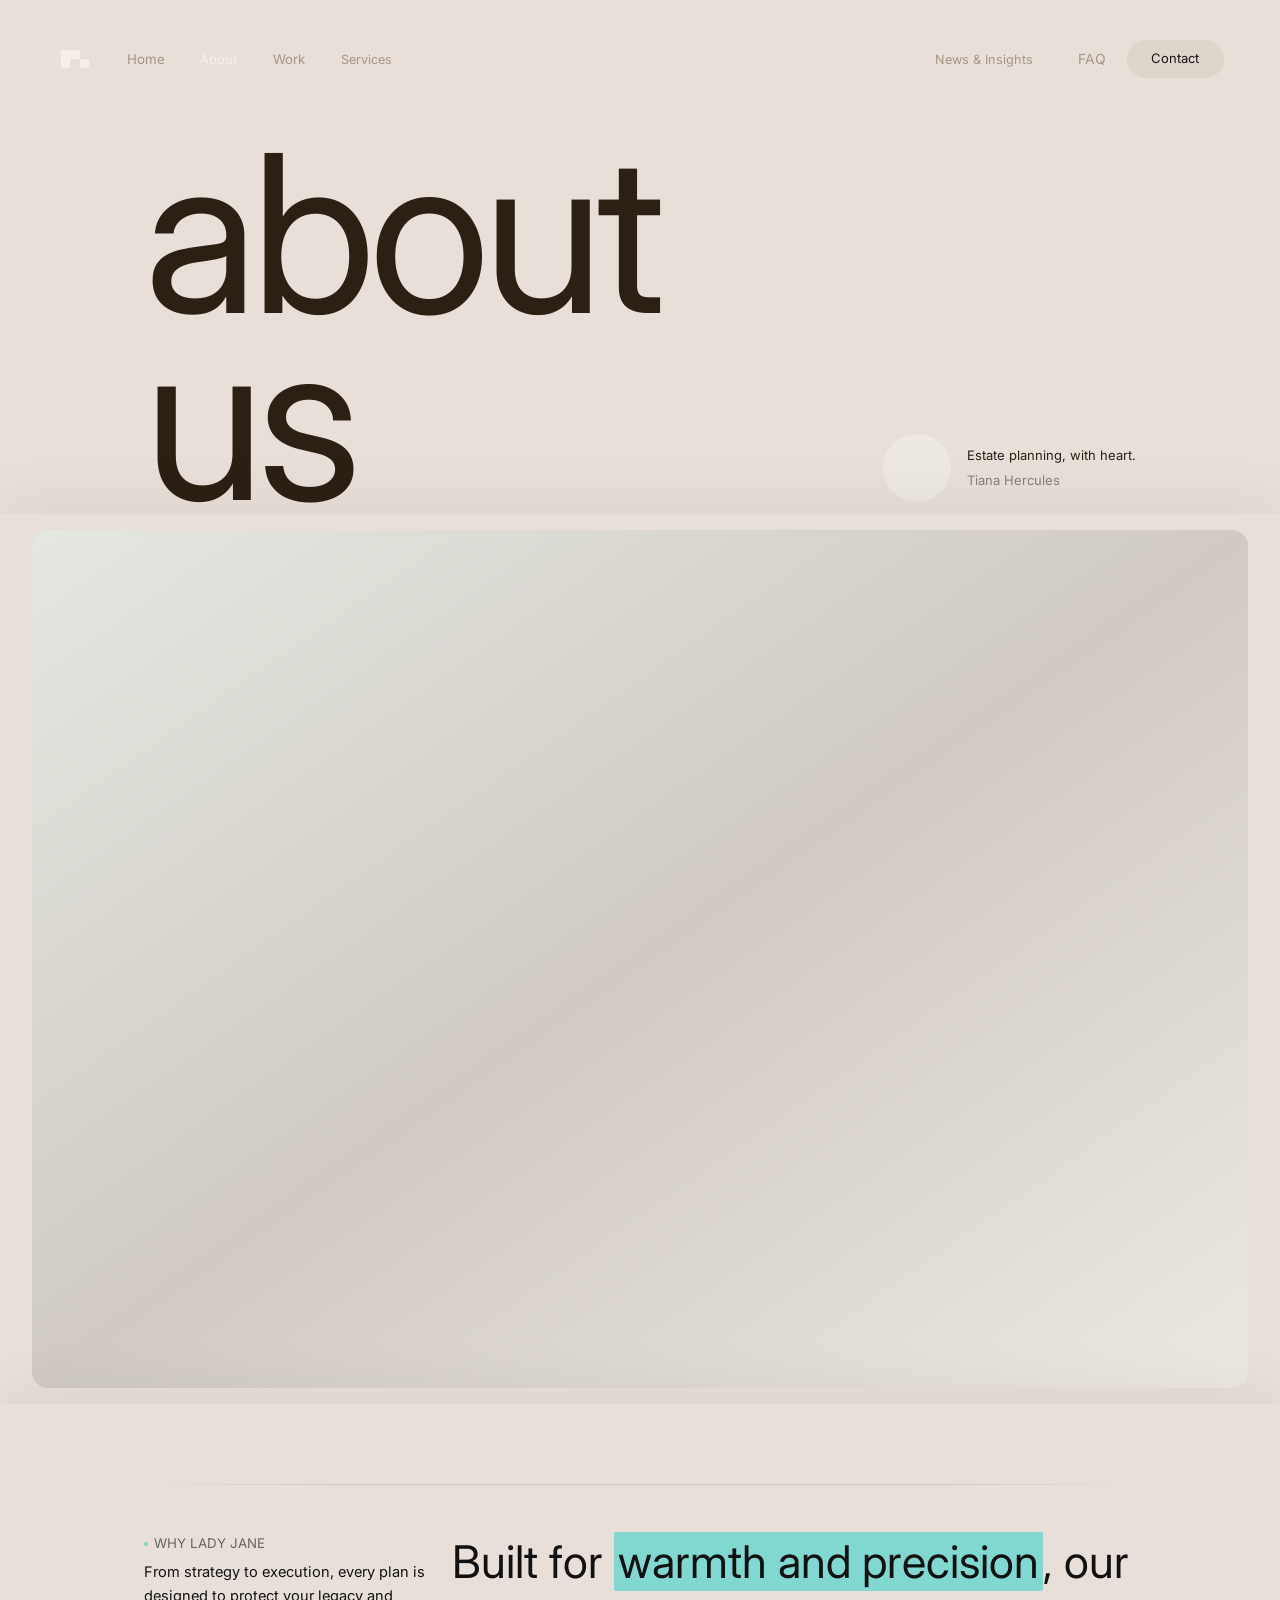
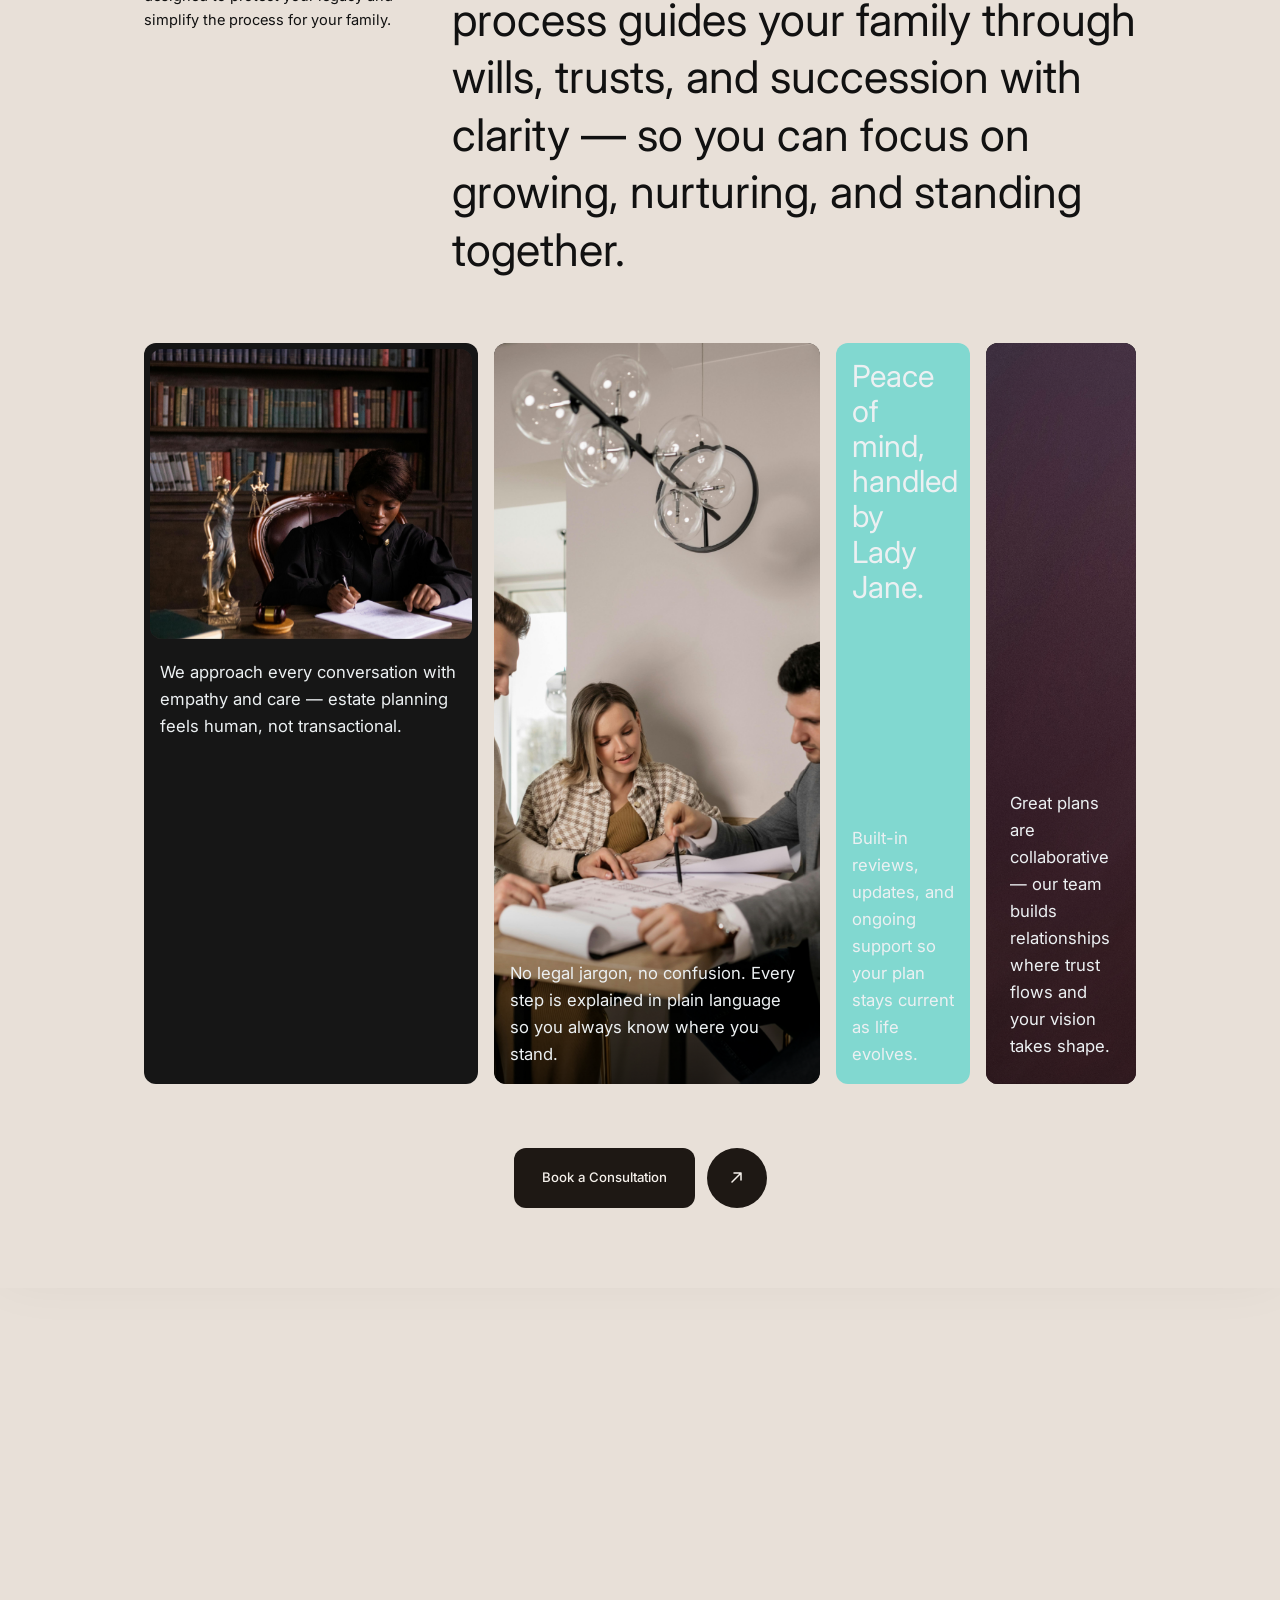
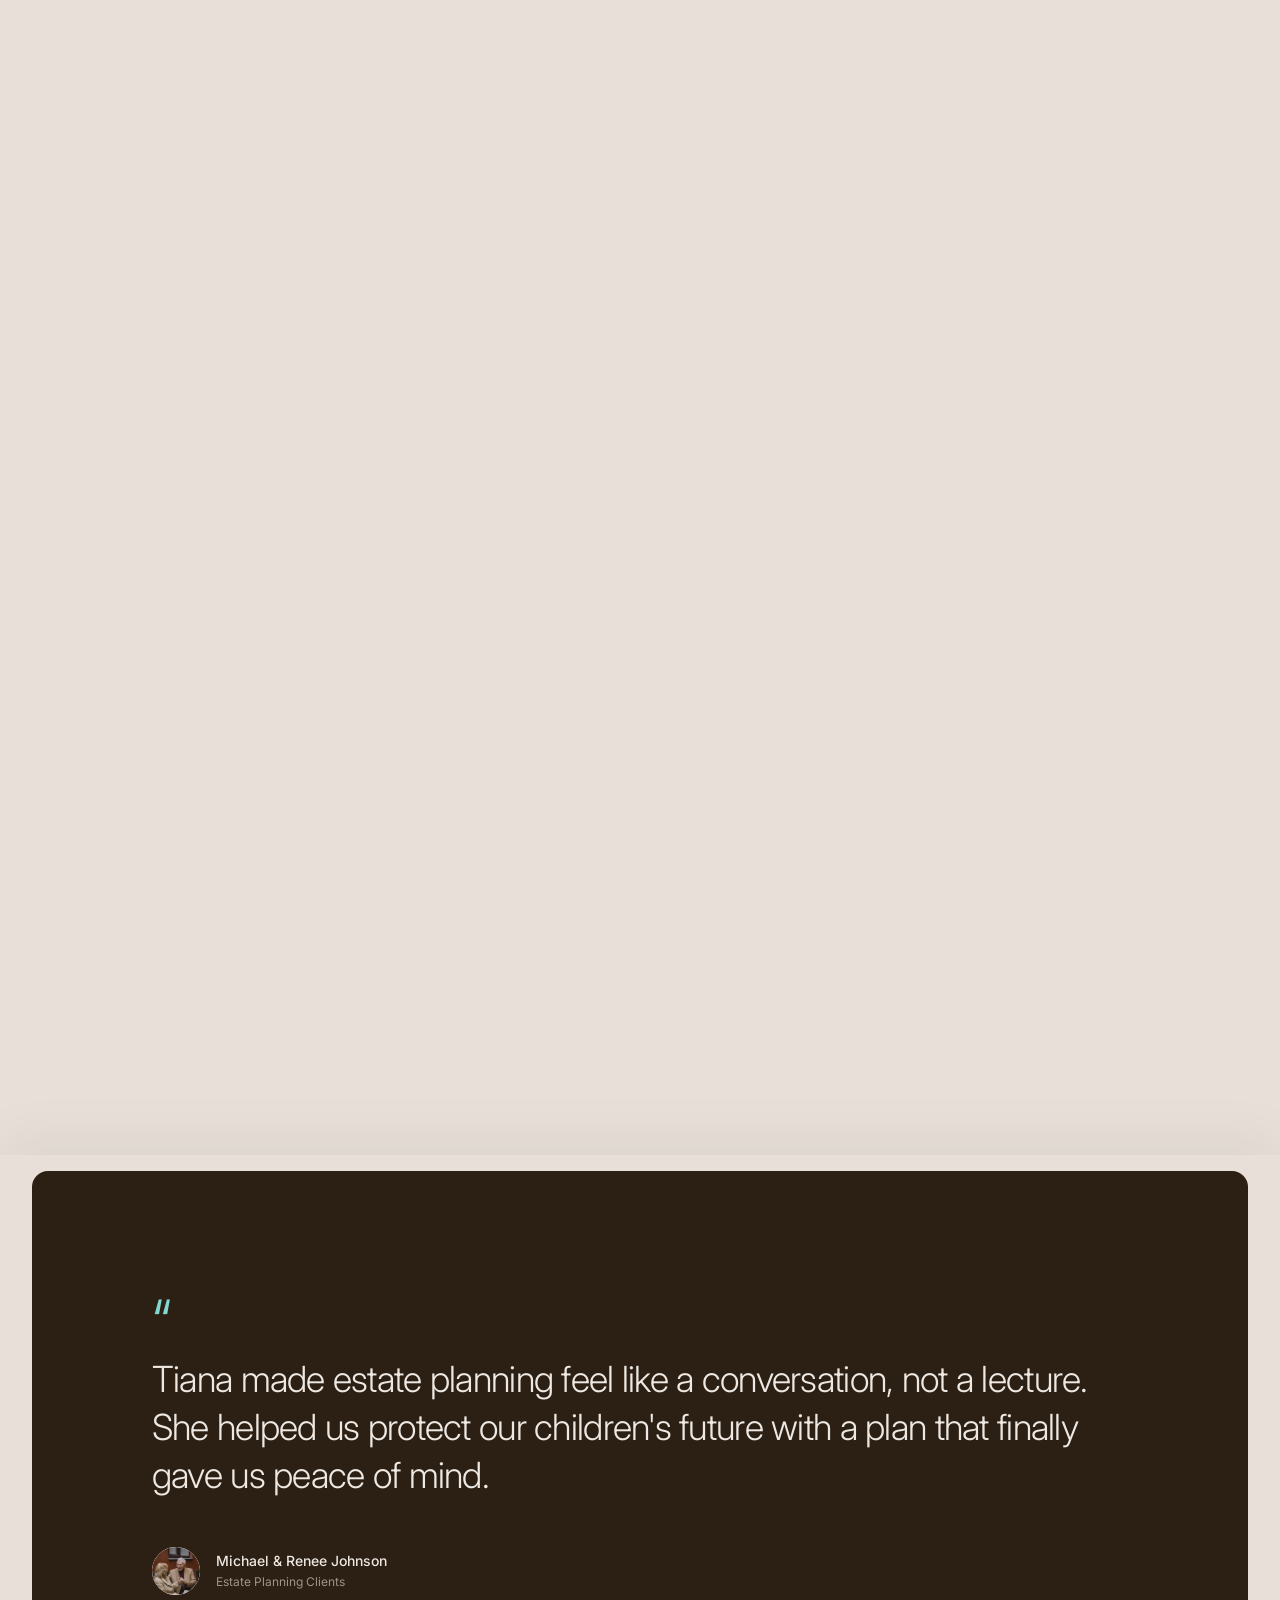
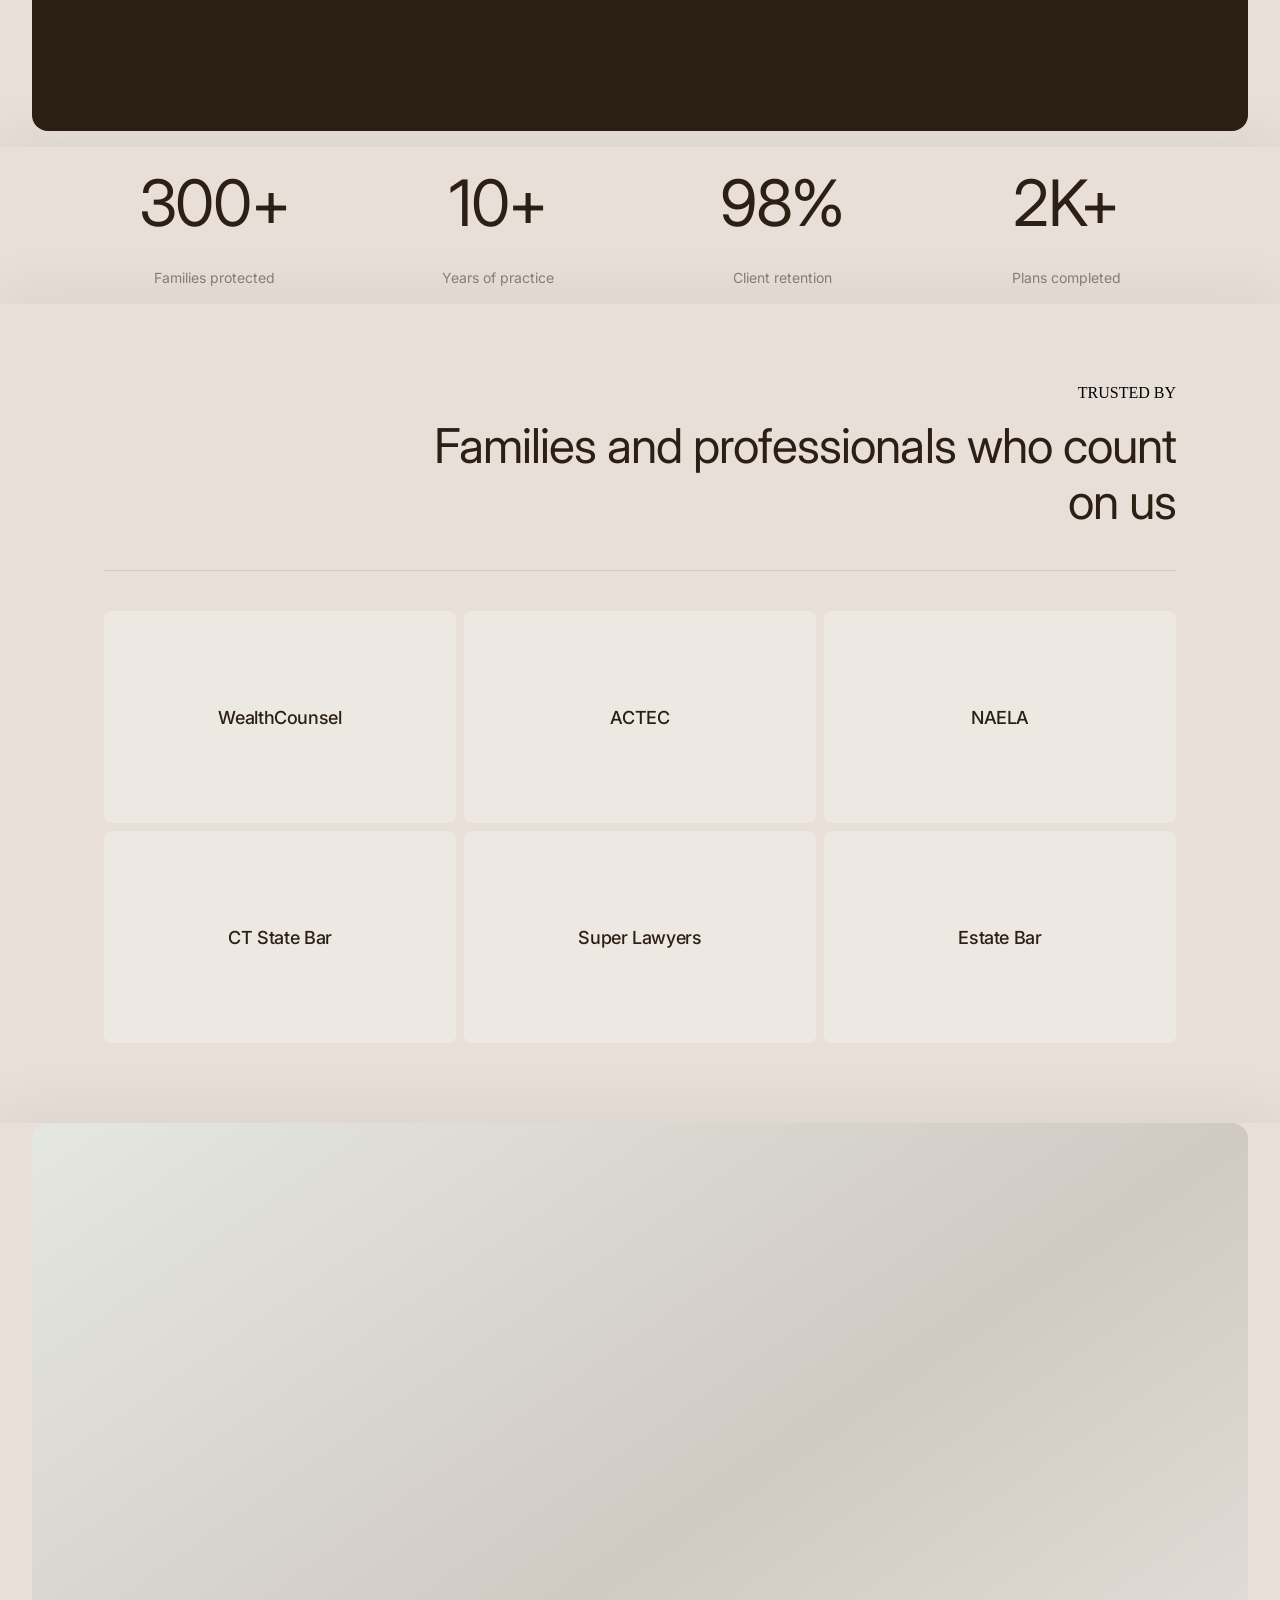
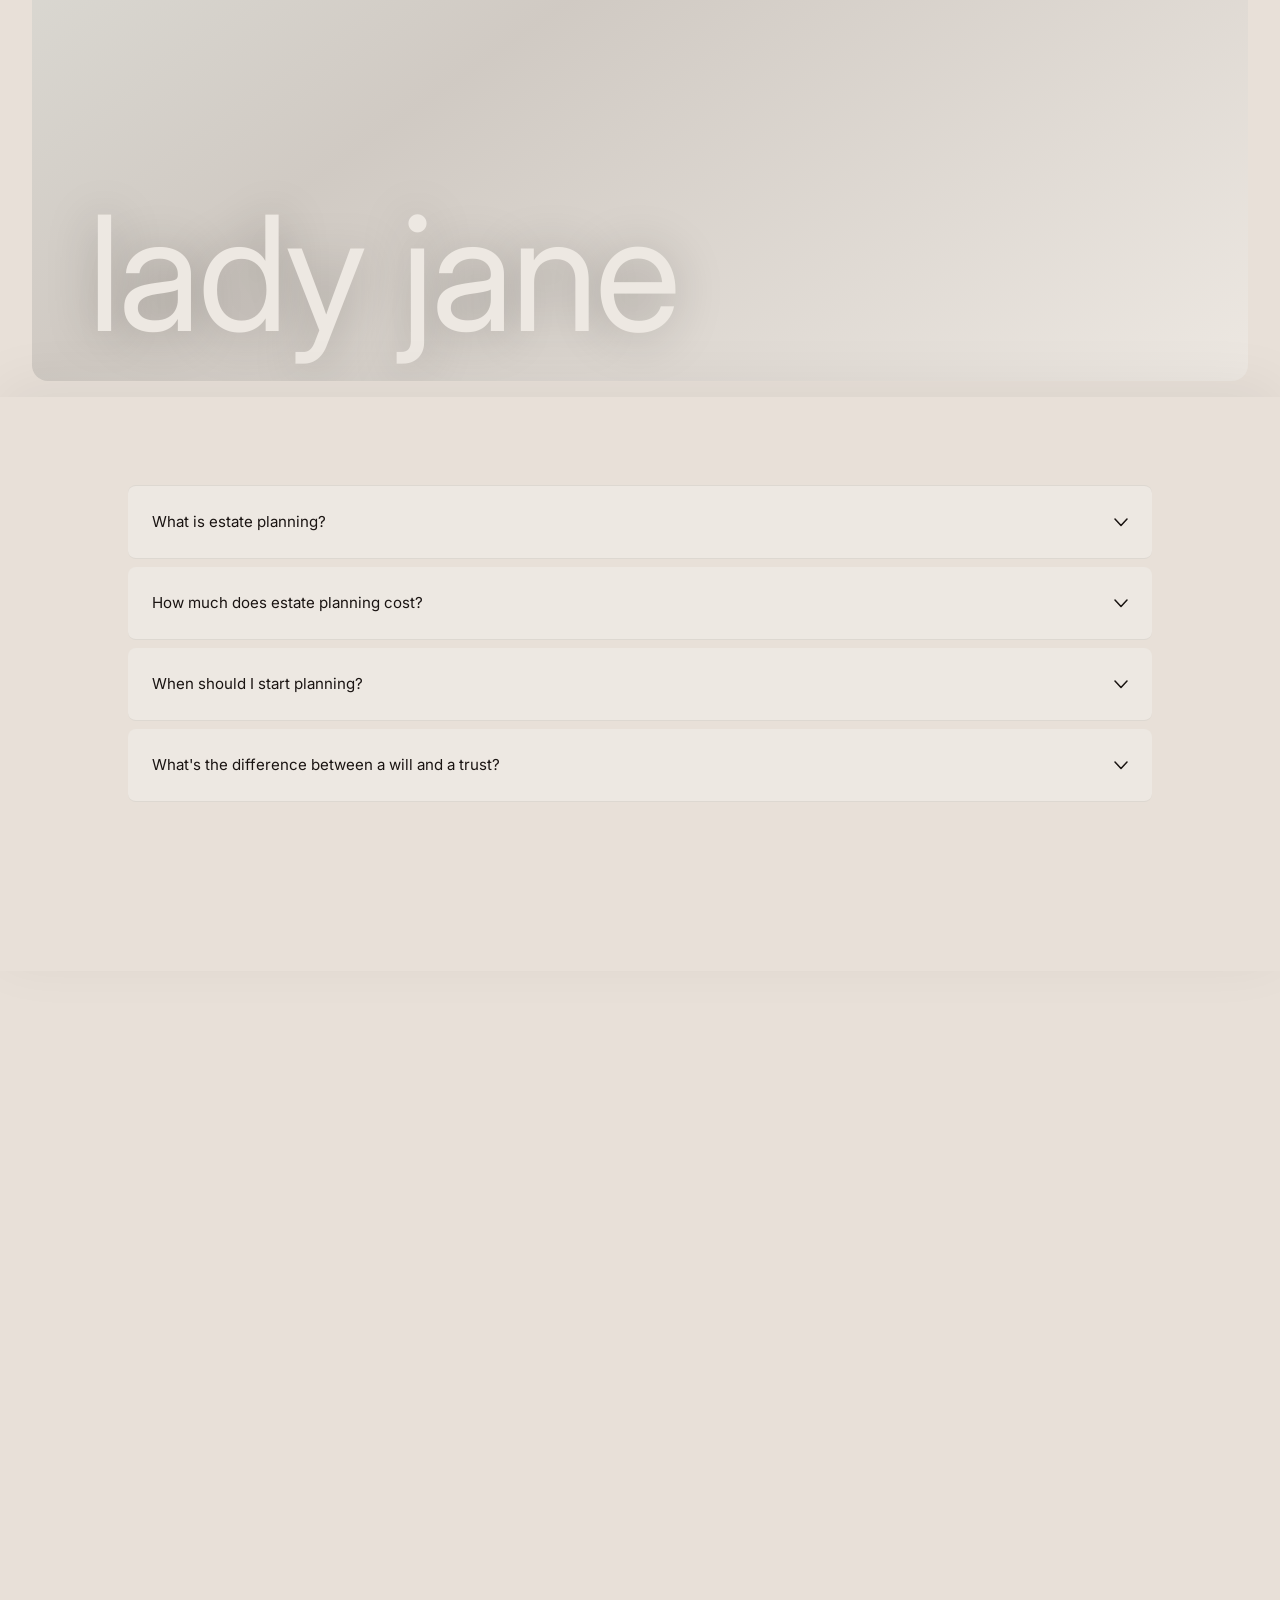
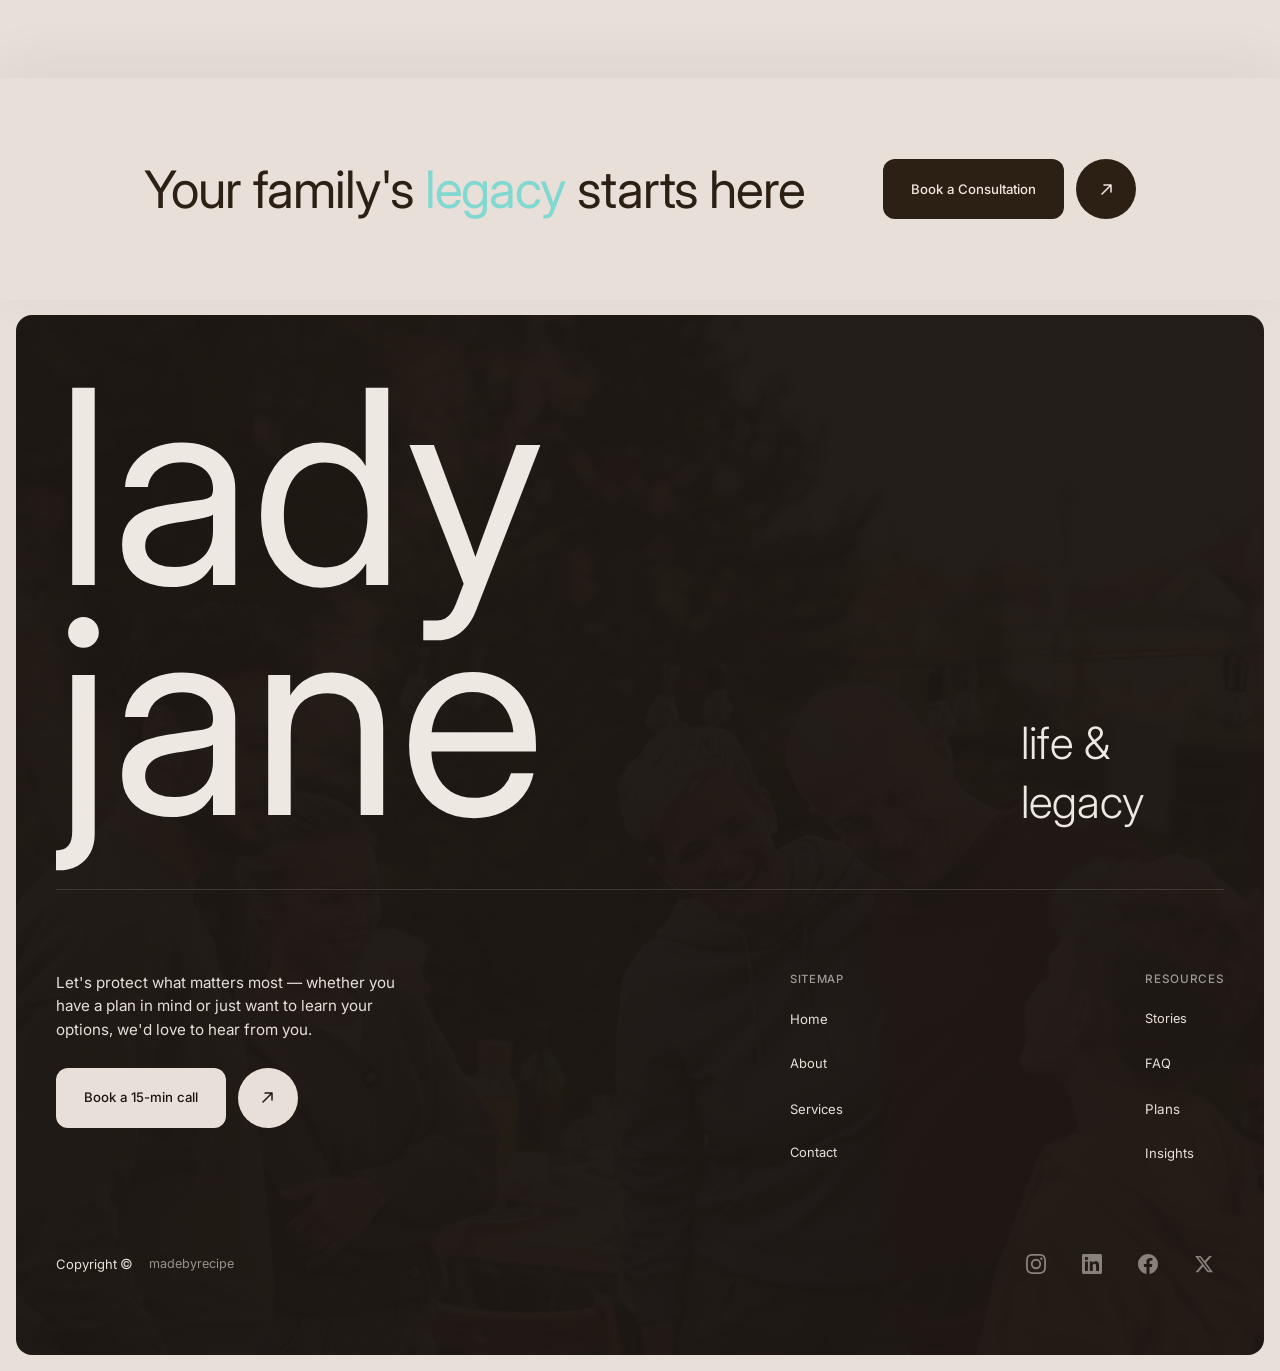
==== about.html @ 69ff23fb "Replace all placeholder images with real site media across all 7 pages - Replaced 23 placehold.co UR" ====
<!DOCTYPE html>
<html lang="en">
<head>
  <meta charset="UTF-8" />
  <meta name="viewport" content="width=device-width, initial-scale=1.0" />
  <title>About — Lady Jane Life & Legacy Planning</title>
  <link rel="preconnect" href="https://fonts.googleapis.com" />
  <link rel="preconnect" href="https://fonts.gstatic.com" crossorigin />
  <link href="https://fonts.googleapis.com/css2?family=Inter:wght@300;400;500&display=swap" rel="stylesheet" />
  <link rel="stylesheet" href="css/styles.css?v=20260303b" />
</head>
<body data-page="about">
  <!-- ========== SITE NAV ========== -->
  <nav class="site-nav" style="width: 100%; padding: 40px 56px 32px 56px; overflow: hidden; justify-content: center; align-items: center; display: inline-flex;">
    <div style="width: 100%; max-width: 1616px; justify-content: space-between; align-items: center; display: flex;">
      <!-- LEFT: Logo + Links -->
      <div class="nav-left" style="justify-content: flex-start; align-items: center; gap: 24px; display: flex;">
        <a href="index.html" class="nav-logo">
          <svg width="37" height="36" viewBox="0 0 37 36" fill="none" xmlns="http://www.w3.org/2000/svg">
            <path d="M21.95 9C23.0545 9 23.95 9.89543 23.95 11V18H15.95C14.8454 18 13.95 18.8954 13.95 20V25C13.95 26.1046 13.0545 27 11.95 27H6.94995C5.84538 27 4.94995 26.1046 4.94995 25V11C4.94995 9.89543 5.84538 9 6.94995 9H21.95ZM32.95 25C32.95 26.1046 32.0545 27 30.95 27H25.95C24.8454 27 23.95 26.1046 23.95 25V18H30.95C32.0545 18 32.95 18.8954 32.95 20V25Z" fill="var(--color-grey-93, #EEEEEE)"/>
          </svg>
        </a>
        <div class="nav-links" style="justify-content: flex-start; align-items: flex-start; gap: 16px; display: flex;">
          <a href="index.html" style="width: 57px; height: 35px; position: relative; overflow: hidden; border-radius: 25px; text-decoration: none;">
            <span class="nav-text" style="left: 10px; top: 7px; position: absolute; color: var(--color-grey-63, #9DA1A2); font-size: 13.3px; font-family: 'Inter', sans-serif; font-weight: 400; line-height: 21px;">Home</span>
            <span class="nav-text-hover" style="left: 10px; top: 36px; position: absolute; color: var(--color-grey-93, #EEEEEE); font-size: 13.3px; font-family: 'Inter', sans-serif; font-weight: 400; line-height: 21px;">Home</span>
          </a>
          <a href="about.html" style="width: 57px; height: 35px; position: relative; overflow: hidden; border-radius: 25px; text-decoration: none;">
            <span class="nav-text" style="left: 10px; top: 7px; position: absolute; color: var(--color-grey-64, #A1A5A6); font-size: 12.8px; font-family: 'Inter', sans-serif; font-weight: 400; line-height: 21px;">About</span>
            <span class="nav-text-hover" style="left: 10px; top: 36px; position: absolute; color: var(--color-grey-93, #EEEEEE); font-size: 12.8px; font-family: 'Inter', sans-serif; font-weight: 400; line-height: 21px;">About</span>
          </a>
          <a href="stories.html" style="width: 52px; height: 35px; position: relative; overflow: hidden; border-radius: 25px; text-decoration: none;">
            <span class="nav-text" style="left: 10px; top: 7px; position: absolute; color: var(--color-grey-64, #A1A5A6); font-size: 13.2px; font-family: 'Inter', sans-serif; font-weight: 400; line-height: 21px;">Work</span>
            <span class="nav-text-hover" style="left: 10px; top: 36px; position: absolute; color: var(--color-grey-93, #EEEEEE); font-size: 13.2px; font-family: 'Inter', sans-serif; font-weight: 400; line-height: 21px;">Work</span>
          </a>
          <a href="services.html" style="width: 72px; height: 35px; position: relative; overflow: hidden; border-radius: 25px; text-decoration: none;">
            <span class="nav-text" style="left: 10px; top: 7px; position: absolute; color: var(--color-grey-64, #A1A5A6); font-size: 12.7px; font-family: 'Inter', sans-serif; font-weight: 400; line-height: 21px;">Services</span>
            <span class="nav-text-hover" style="left: 10px; top: 36px; position: absolute; color: var(--color-grey-93, #EEEEEE); font-size: 12.7px; font-family: 'Inter', sans-serif; font-weight: 400; line-height: 21px;">Services</span>
          </a>
        </div>
      </div>
      <!-- RIGHT: Links + CTA -->
      <div class="nav-right" style="height: 38px; justify-content: flex-start; align-items: center; gap: 13px; display: flex;">
        <div class="nav-links" style="justify-content: flex-start; align-items: flex-start; gap: 13px; display: flex;">
          <a href="blog.html" style="width: 130px; height: 35px; position: relative; overflow: hidden; border-radius: 25px; text-decoration: none;">
            <span class="nav-text" style="left: 10px; top: 7px; position: absolute; color: var(--color-grey-64, #A1A5A6); font-size: 12.7px; font-family: 'Inter', sans-serif; font-weight: 400; line-height: 21px; white-space: nowrap;">News &amp; Insights</span>
            <span class="nav-text-hover" style="left: 10px; top: 36px; position: absolute; color: var(--color-grey-93, #EEEEEE); font-size: 12.7px; font-family: 'Inter', sans-serif; font-weight: 400; line-height: 21px; white-space: nowrap;">News &amp; Insights</span>
          </a>
          <a href="contact.html#faq" style="width: 46px; height: 35px; position: relative; overflow: hidden; border-radius: 25px; text-decoration: none;">
            <span class="nav-text" style="left: 10px; top: 7px; position: absolute; color: var(--color-grey-64, #A1A5A6); font-size: 13.9px; font-family: 'Inter', sans-serif; font-weight: 400; line-height: 21px;">FAQ</span>
            <span class="nav-text-hover" style="left: 10px; top: 36px; position: absolute; color: var(--color-grey-93, #EEEEEE); font-size: 13.9px; font-family: 'Inter', sans-serif; font-weight: 400; line-height: 21px;">FAQ</span>
          </a>
        </div>
        <a href="contact.html" class="nav-cta" style="width: 96.85px; align-self: stretch; position: relative; background: var(--color-grey-87, #DFDFDF); overflow: hidden; border-radius: 20px; text-decoration: none;">
          <span class="nav-text" style="left: 24px; top: 8px; position: absolute; color: var(--color-grey-7, #111111); font-size: 13px; font-family: 'Inter', sans-serif; font-weight: 400; line-height: 21px;">Contact</span>
          <span class="nav-text-hover" style="left: 24px; top: 45px; position: absolute; color: var(--color-grey-7, #111111); font-size: 13px; font-family: 'Inter', sans-serif; font-weight: 400; line-height: 21px;">Contact</span>
        </a>
      </div>
      <button class="nav-hamburger" aria-label="Toggle menu">
        <span class="menu-label">MENU</span>
        <span class="close-label">CLOSE</span>
      </button>
    </div>
  </nav>
  <!-- Mobile Menu -->
  <div class="nav-mobile-menu">
    <a href="index.html">Home</a>
    <a href="about.html">About</a>
    <a href="stories.html">Work</a>
    <a href="services.html">Services</a>
    <a href="blog.html">News & Insights</a>
    <a href="contact.html" class="nav-cta">Contact</a>
  </div>

  <div class="page">
    <!-- ========== 1. ABOUT HEADER (large text) ========== -->
    <section class="section about-header" id="top">
      <div class="section-container">
        <div class="about-heading-wrap anim-child">
          <h1 class="about-heading-text">about us</h1>
          <div class="about-publisher">
            <div class="publisher-avatar"></div>
            <div class="publisher-info">
              <span class="publisher-tagline">Estate planning, with heart.</span>
              <span class="publisher-name">Tiana Hercules</span>
            </div>
          </div>
        </div>
      </div>
    </section>

    <!-- ========== 2. HERO IMAGE ========== -->
    <section class="section about-hero" id="about-hero">
      <div class="about-hero-container"></div>
    </section>

    <!-- ========== 3. WHY LADY JANE (matches homepage layout) ========== -->
    <section class="section why-us" id="why-us">
      <div class="section-container">
        <div class="why-us-wrap">
          <div class="why-us-top anim-child">
            <div class="divider"></div>
            <div class="why-us-header">
              <div class="why-us-left">
                <div class="why-us-tag">
                  <span class="tag-dot"></span>
                  <span class="tag-label">WHY LADY JANE</span>
                </div>
                <p class="why-us-desc">From strategy to execution, every plan is designed to protect your legacy and simplify the process for your family.</p>
              </div>
              <div class="why-us-right">
                <p class="why-us-headline">Built for <span class="highlight">warmth and precision</span>, our process guides your family through wills, trusts, and succession with clarity — so you can focus on growing, nurturing, and standing together.</p>
              </div>
            </div>
          </div>
          <div class="why-us-cards anim-child">
            <div class="why-card why-card--dark">
              <div class="why-card-img"><img src="assets/images/Site media/pexels-ekaterina-bolovtsova-6077294.jpg" alt="Attorney writing at desk" style="width:100%;height:100%;object-fit:cover;" /></div>
              <div class="why-card-body">
                <p>We approach every conversation with empathy and care — estate planning feels human, not transactional.</p>
              </div>
            </div>
            <div class="why-card why-card--overlay">
              <div class="why-card-img"><img src="assets/images/Site media/pexels-a-darmel-7641867.jpg" alt="Professional reviewing plans with couple" style="width:100%;height:100%;object-fit:cover;" /></div>
              <div class="why-card-gradient">
                <p>No legal jargon, no confusion. Every step is explained in plain language so you always know where you stand.</p>
              </div>
            </div>
            <div class="why-card why-card--accent">
              <h3>Peace of mind, handled by Lady Jane.</h3>
              <p>Built-in reviews, updates, and ongoing support so your plan stays current as life evolves.</p>
            </div>
            <div class="why-card why-card--image">
              <div class="why-card-bg"><img src="assets/images/Site media/aleksandar-kyng-Gh7fymg0j30-unsplash.jpg" alt="Abstract warm atmosphere" style="width:100%;height:100%;object-fit:cover;" /></div>
              <div class="why-card-body">
                <p>Great plans are collaborative — our team builds relationships where trust flows and your vision takes shape.</p>
              </div>
            </div>
          </div>
          <div class="why-us-cta anim-child">
            <a href="contact.html" class="pricing-cta-group" style="text-decoration: none;">
              <span class="pricing-cta-main">
                <span class="pricing-cta-label">Book a Consultation</span>
                <svg class="pricing-cta-arrow-right" width="18" height="18" viewBox="0 0 18 18" fill="none">
                  <path d="M3.5 9H14.5M14.5 9L10 4.5M14.5 9L10 13.5" stroke="currentColor" stroke-width="1.5" stroke-linecap="round" stroke-linejoin="round"/>
                </svg>
              </span>
              <span class="pricing-cta-circle">
                <svg width="11" height="11" viewBox="0 0 11 11" fill="none">
                  <path d="M1 10L10 1M10 1H3M10 1V8" stroke="currentColor" stroke-width="1.5" stroke-linecap="round" stroke-linejoin="round"/>
                </svg>
              </span>
            </a>
          </div>
        </div>
      </div>
    </section>

    <!-- ========== 4. RECOGNITION STATEMENT ========== -->
    <section class="section works" id="recognition" style="gap: 0; padding-bottom: 0;">
      <div class="works-inner" style="gap: 60px;">
        <div class="works-header anim-child">
          <p>Recognized for excellence in estate planning, client care, and legal precision — discover why <span class="highlight">Lady Jane is the trusted partner</span> of families navigating wills, trusts, and succession across Connecticut.</p>
        </div>
      </div>
    </section>

    <!-- ========== 5. AWARDS / CERTIFICATIONS ========== -->
    <section class="section awards-section" id="awards">
      <div class="section-container">
        <div class="awards-list anim-child">
          <div class="award-item">
            <span class="award-source">WealthCounsel</span>
            <span class="award-detail">Certified Member, Estate Planning Network</span>
            <span class="award-count">Since 2015</span>
          </div>
          <div class="award-item">
            <span class="award-source">ACTEC</span>
            <span class="award-detail">Fellow, American College of Trust and Estate Counsel</span>
            <span class="award-count">Since 2018</span>
          </div>
          <div class="award-item">
            <span class="award-source">NAELA</span>
            <span class="award-detail">National Academy of Elder Law Attorneys</span>
            <span class="award-count">Since 2016</span>
          </div>
          <div class="award-item">
            <span class="award-source">CT Bar</span>
            <span class="award-detail">Board Certified Specialist, Estate Planning</span>
            <span class="award-count">Since 2014</span>
          </div>
          <div class="award-item">
            <span class="award-source">Super Lawyers</span>
            <span class="award-detail">Rising Star, Estate & Trust Law</span>
            <span class="award-count">x5 Years</span>
          </div>
        </div>
      </div>
    </section>

    <!-- ========== 6. IMAGE GALLERY ========== -->
    <section class="section about-gallery" id="gallery">
      <div class="section-container">
        <div class="gallery-images anim-child">
          <div class="gallery-image"></div>
          <div class="gallery-image"></div>
        </div>
      </div>
    </section>

    <!-- ========== 7. TEAM ========== -->
    <section class="section team" id="team">
      <div class="section-container">
        <div class="team-wrap">
          <div class="team-heading anim-child">
            <div class="team-heading-left">
              <span class="tag">ABOUT</span>
            </div>
          </div>
          <div style="display: flex; flex-direction: row; gap: 40px; margin-top: -40px; margin-bottom: 60px;" class="anim-child">
            <div style="flex: 1; min-width: 0;">
              <p style="font-family: 'Inter', sans-serif; font-weight: 400; font-size: 15px; line-height: 24px; color: #2C1F14; opacity: 0.8; max-width: 446px;">At Lady Jane, we believe estate planning should be purposeful and seamless. That's why we shape plans and strategies that are clear, intuitive, and built for your family's momentum — no confusion, no friction, just thoughtful guidance made to protect and scale.</p>
            </div>
            <div style="flex: 1; min-width: 0; padding-left: 40px;">
              <p style="font-family: 'Inter', sans-serif; font-weight: 400; font-size: 15px; line-height: 24px; color: #2C1F14; opacity: 0.8; max-width: 446px;">Powered by a team of attorneys, planners, and client advocates, we build estate plans where care meets expertise. From seamless consultations to thoughtful follow-through, every element we create keeps your family's vision moving forward.</p>
            </div>
          </div>
          <div class="team-grid anim-child">
            <div class="team-card">
              <div class="avatar"><img src="assets/images/Site media/pexels-khaliifah-hussein-1904370898-34078745.jpg" alt="Tiana Hercules" style="width:100%;height:100%;object-fit:cover;border-radius:inherit;" /></div>
              <div class="info">
                <span class="name">Tiana Hercules</span>
                <span class="role">Lead Estate Attorney</span>
              </div>
            </div>
            <div class="team-card">
              <div class="avatar"><img src="assets/images/Site media/pexels-skylight-views-2151863365-33079715.jpg" alt="Danielle Brooks" style="width:100%;height:100%;object-fit:cover;border-radius:inherit;" /></div>
              <div class="info">
                <span class="name">Danielle Brooks</span>
                <span class="role">Trust & Probate Counsel</span>
              </div>
            </div>
            <div class="team-card">
              <div class="avatar"><img src="assets/images/Site media/pexels-ekaterina-bolovtsova-6077294.jpg" alt="Marcus Avery" style="width:100%;height:100%;object-fit:cover;border-radius:inherit;" /></div>
              <div class="info">
                <span class="name">Marcus Avery</span>
                <span class="role">Succession Planner</span>
              </div>
            </div>
          </div>
        </div>
      </div>
    </section>

    <!-- ========== 8. TESTIMONIAL ========== -->
    <section class="section testimonial" id="testimonial">
      <div class="testimonial-container">
        <div class="testimonial-quote anim-child">
          Tiana made estate planning feel like a conversation, not a lecture. She helped us protect our children's future with a plan that finally gave us peace of mind.
        </div>
        <div class="testimonial-author anim-child">
          <div class="avatar"><img src="assets/images/Site media/pexels-tima-miroshnichenko-5698095.jpg" alt="Michael & Renee Johnson" style="width:100%;height:100%;object-fit:cover;border-radius:inherit;" /></div>
          <div class="details">
            <span class="name">Michael & Renee Johnson</span>
            <span class="title">Estate Planning Clients</span>
          </div>
        </div>
      </div>
    </section>

    <!-- ========== 9. STATS ========== -->
    <section class="section about-stats" id="stats">
      <div class="stats-bar anim-child">
        <div class="stat-item">
          <span class="stat-number">300+</span>
          <span class="stat-label">Families protected</span>
        </div>
        <div class="stat-item">
          <span class="stat-number">10+</span>
          <span class="stat-label">Years of practice</span>
        </div>
        <div class="stat-item">
          <span class="stat-number">98%</span>
          <span class="stat-label">Client retention</span>
        </div>
        <div class="stat-item">
          <span class="stat-number">2K+</span>
          <span class="stat-label">Plans completed</span>
        </div>
      </div>
    </section>

    <!-- ========== 9b. TRUSTED BY ========== -->
    <section class="section trusted-section" id="trusted">
      <div class="trusted-header anim-child">
        <div class="trusted-header-text">
          <span class="tag">TRUSTED BY</span>
          <h2>Families and professionals who count on us</h2>
        </div>
      </div>
      <div class="trusted-grid anim-child">
        <div class="trusted-card">
          <div class="card-front">
            <span class="card-logo">WealthCounsel</span>
          </div>
          <div class="card-overlay">
            <span class="card-dot"></span>
            <span class="card-category">NETWORK</span>
            <p class="card-desc">Certified estate planning network member, supporting families with comprehensive trust strategies.</p>
          </div>
        </div>
        <div class="trusted-card">
          <div class="card-front">
            <span class="card-logo">ACTEC</span>
          </div>
          <div class="card-overlay">
            <span class="card-dot"></span>
            <span class="card-category">FELLOWSHIP</span>
            <p class="card-desc">Fellow of the American College of Trust and Estate Counsel — recognized for expertise in estate law.</p>
          </div>
        </div>
        <div class="trusted-card">
          <div class="card-front">
            <span class="card-logo">NAELA</span>
          </div>
          <div class="card-overlay">
            <span class="card-dot"></span>
            <span class="card-category">ELDER LAW</span>
            <p class="card-desc">National Academy of Elder Law Attorneys — advocating for elder care and family protection.</p>
          </div>
        </div>
        <div class="trusted-card">
          <div class="card-front">
            <span class="card-logo">CT State Bar</span>
          </div>
          <div class="card-overlay">
            <span class="card-dot"></span>
            <span class="card-category">CERTIFIED</span>
            <p class="card-desc">Board Certified Specialist in Estate Planning and Probate Law across Connecticut.</p>
          </div>
        </div>
        <div class="trusted-card">
          <div class="card-front">
            <span class="card-logo">Super Lawyers</span>
          </div>
          <div class="card-overlay">
            <span class="card-dot"></span>
            <span class="card-category">RECOGNITION</span>
            <p class="card-desc">Rising Star in Estate & Trust Law — five consecutive years of industry recognition.</p>
          </div>
        </div>
        <div class="trusted-card">
          <div class="card-front">
            <span class="card-logo">Estate Bar</span>
          </div>
          <div class="card-overlay">
            <span class="card-dot"></span>
            <span class="card-category">MEMBERSHIP</span>
            <p class="card-desc">Active member of the Estate Planning Bar Association, advancing standards in trust and probate law.</p>
          </div>
        </div>
      </div>
    </section>

    <!-- ========== 10. BRANDED IMAGE ========== -->
    <section class="section brand-section" id="brand-image">
      <div class="brand-image-container">
        <div class="brand-overlay">
          <span class="sonido">lady jane</span>
        </div>
      </div>
    </section>

    <!-- ========== 11. FAQ ========== -->
    <section class="section faq" id="faq" style="width: 100%; padding: 88px 104px; background: var(--color-grey-84, #D3D8DA); overflow: hidden; flex-direction: column; justify-content: center; align-items: center; display: inline-flex;">
      <div style="width: 100%; max-width: 1520px; position: relative; overflow: hidden; border-radius: 16px;">
        <div style="position: relative; left: 40px; width: calc(100% - 80px); flex-direction: column; justify-content: flex-start; align-items: flex-start; gap: 8px; display: flex;">
          <div class="faq-item" style="align-self: stretch; padding: 24px; background: var(--color-grey-89, #E0E4E5); border-radius: 8px; flex-direction: column; gap: 0px; display: flex; cursor: pointer; overflow: hidden;">
            <div style="align-self: stretch; justify-content: space-between; align-items: center; display: inline-flex;">
              <div style="color: var(--color-grey-7, #111111); font-size: 15.1px; font-family: 'Inter', sans-serif; font-weight: 400; line-height: 24px;">What is estate planning?</div>
              <svg class="faq-chevron" width="14" height="9" viewBox="0 0 14 9" fill="none" style="transition: transform 0.3s ease;"><path d="M1 1L7 7.5L13 1" stroke="var(--color-grey-7, #111111)" stroke-width="1.5" stroke-linecap="round" stroke-linejoin="round"/></svg>
            </div>
            <div class="faq-answer" style="max-height: 0; overflow: hidden; transition: max-height 0.4s ease, padding-top 0.4s ease; padding-top: 0;">
              <div style="color: var(--color-grey-7, #111111); font-size: 14.6px; font-family: 'Inter', sans-serif; font-weight: 400; line-height: 24px; opacity: 0.7;">Estate planning is the process of arranging for the management and distribution of your assets during your lifetime and after death. It includes wills, trusts, powers of attorney, healthcare directives, and guardianship designations.</div>
            </div>
          </div>
          <div class="faq-item" style="align-self: stretch; padding: 24px; background: var(--color-grey-89, #E0E4E5); border-radius: 8px; flex-direction: column; gap: 0px; display: flex; cursor: pointer; overflow: hidden;">
            <div style="align-self: stretch; justify-content: space-between; align-items: center; display: inline-flex;">
              <div style="color: var(--color-grey-7, #111111); font-size: 15.1px; font-family: 'Inter', sans-serif; font-weight: 400; line-height: 24px;">How much does estate planning cost?</div>
              <svg class="faq-chevron" width="14" height="9" viewBox="0 0 14 9" fill="none" style="transition: transform 0.3s ease;"><path d="M1 1L7 7.5L13 1" stroke="var(--color-grey-7, #111111)" stroke-width="1.5" stroke-linecap="round" stroke-linejoin="round"/></svg>
            </div>
            <div class="faq-answer" style="max-height: 0; overflow: hidden; transition: max-height 0.4s ease, padding-top 0.4s ease; padding-top: 0;">
              <div style="color: var(--color-grey-7, #111111); font-size: 14.6px; font-family: 'Inter', sans-serif; font-weight: 400; line-height: 24px; opacity: 0.7;">Costs vary based on the complexity of your situation. A basic will may start at a few hundred dollars, while comprehensive trust-based plans range from $2,000 to $5,000+. We offer transparent pricing with no hidden fees.</div>
            </div>
          </div>
          <div class="faq-item" style="align-self: stretch; padding: 24px; background: var(--color-grey-89, #E0E4E5); border-radius: 8px; flex-direction: column; gap: 0px; display: flex; cursor: pointer; overflow: hidden;">
            <div style="align-self: stretch; justify-content: space-between; align-items: center; display: inline-flex;">
              <div style="color: var(--color-grey-7, #111111); font-size: 15.1px; font-family: 'Inter', sans-serif; font-weight: 400; line-height: 24px;">When should I start planning?</div>
              <svg class="faq-chevron" width="14" height="9" viewBox="0 0 14 9" fill="none" style="transition: transform 0.3s ease;"><path d="M1 1L7 7.5L13 1" stroke="var(--color-grey-7, #111111)" stroke-width="1.5" stroke-linecap="round" stroke-linejoin="round"/></svg>
            </div>
            <div class="faq-answer" style="max-height: 0; overflow: hidden; transition: max-height 0.4s ease, padding-top 0.4s ease; padding-top: 0;">
              <div style="color: var(--color-grey-7, #111111); font-size: 14.6px; font-family: 'Inter', sans-serif; font-weight: 400; line-height: 24px; opacity: 0.7;">The best time to start is now. Whether you're newly married, starting a family, building a business, or entering retirement, having a plan in place gives you and your loved ones peace of mind at every stage.</div>
            </div>
          </div>
          <div class="faq-item" style="align-self: stretch; padding: 24px; background: var(--color-grey-89, #E0E4E5); border-radius: 8px; flex-direction: column; gap: 0px; display: flex; cursor: pointer; overflow: hidden;">
            <div style="align-self: stretch; justify-content: space-between; align-items: center; display: inline-flex;">
              <div style="color: var(--color-grey-7, #111111); font-size: 15.1px; font-family: 'Inter', sans-serif; font-weight: 400; line-height: 24px;">What's the difference between a will and a trust?</div>
              <svg class="faq-chevron" width="14" height="9" viewBox="0 0 14 9" fill="none" style="transition: transform 0.3s ease;"><path d="M1 1L7 7.5L13 1" stroke="var(--color-grey-7, #111111)" stroke-width="1.5" stroke-linecap="round" stroke-linejoin="round"/></svg>
            </div>
            <div class="faq-answer" style="max-height: 0; overflow: hidden; transition: max-height 0.4s ease, padding-top 0.4s ease; padding-top: 0;">
              <div style="color: var(--color-grey-7, #111111); font-size: 14.6px; font-family: 'Inter', sans-serif; font-weight: 400; line-height: 24px; opacity: 0.7;">A will takes effect after death and goes through probate. A trust can take effect immediately, avoids probate, and offers greater privacy and flexibility for managing your assets during life and beyond.</div>
            </div>
          </div>
          <div class="faq-item" style="align-self: stretch; padding: 24px; background: var(--color-grey-89, #E0E4E5); border-radius: 8px; flex-direction: column; gap: 0px; display: flex; cursor: pointer; overflow: hidden; opacity: 0;">
            <div style="align-self: stretch; justify-content: space-between; align-items: center; display: inline-flex;">
              <div style="color: var(--color-grey-7, #111111); font-size: 15.1px; font-family: 'Inter', sans-serif; font-weight: 400; line-height: 24px;">Do I need to update my estate plan?</div>
              <svg class="faq-chevron" width="14" height="9" viewBox="0 0 14 9" fill="none" style="transition: transform 0.3s ease;"><path d="M1 1L7 7.5L13 1" stroke="var(--color-grey-7, #111111)" stroke-width="1.5" stroke-linecap="round" stroke-linejoin="round"/></svg>
            </div>
            <div class="faq-answer" style="max-height: 0; overflow: hidden; transition: max-height 0.4s ease, padding-top 0.4s ease; padding-top: 0;">
              <div style="color: var(--color-grey-7, #111111); font-size: 14.6px; font-family: 'Inter', sans-serif; font-weight: 400; line-height: 24px; opacity: 0.7;">Yes — life changes like marriage, divorce, births, deaths, major purchases, or moves to a new state should trigger a review. We recommend reviewing your plan every 3–5 years at minimum.</div>
            </div>
          </div>
        </div>
      </div>
    </section>

    <!-- ========== 11b. NEWS & INSIGHTS ========== -->
    <section class="section news" id="news" style="width: 100%; padding-left: 104px; padding-right: 104px; padding-top: 80px; padding-bottom: 80px; background: var(--color-grey-84, #D3D8DA); overflow: hidden; flex-direction: column; justify-content: center; align-items: center; display: inline-flex;">
      <div style="width: 100%; max-width: 1520px; padding-left: 40px; padding-right: 40px; overflow: hidden; border-radius: 16px; flex-direction: column; justify-content: flex-end; align-items: flex-start; display: flex;">
        <div style="align-self: stretch; flex-direction: column; justify-content: center; align-items: center; gap: 40px; display: flex;">
          <div style="align-self: stretch; padding-top: 1px; padding-bottom: 1px; flex-direction: column; justify-content: flex-start; align-items: flex-start; gap: 16px; display: flex;">
            <div style="align-self: stretch; justify-content: space-between; align-items: flex-start; display: inline-flex;">
              <div style="color: var(--color-grey-7, #111111); font-size: 13.2px; font-family: 'Inter', sans-serif; font-weight: 400; text-transform: uppercase; line-height: 21px;">News &amp; Insights</div>
              <a href="#" style="color: var(--color-grey-7, #111111); font-size: 13.3px; font-family: 'Inter', sans-serif; font-weight: 400; text-transform: uppercase; line-height: 21px; text-decoration: none;">View All</a>
            </div>
            <div style="align-self: stretch; height: 1px; opacity: 0.10; outline: 1.05px var(--color-grey-7, #111111) solid;"></div>
          </div>
          <div style="align-self: stretch; justify-content: center; align-items: flex-start; gap: 16px; display: inline-flex;">
            <div style="flex: 1 1 0; flex-direction: column; justify-content: flex-start; align-items: flex-start; gap: 16px; display: inline-flex;">
              <div style="align-self: stretch; height: 286px; position: relative; background: var(--color-grey-93, #EEEEEE); overflow: hidden; border-radius: 4px;">
                <img style="width: 100%; height: 100%; object-fit: cover; position: absolute; left: 0; top: 0;" src="assets/images/Site media/pexels-kampus-8439749.jpg" alt="Estate planning article" />
              </div>
              <div style="align-self: stretch; padding-left: 4px; padding-right: 64px; flex-direction: column; justify-content: flex-start; align-items: flex-start; gap: 12px; display: flex;">
                <div style="align-self: stretch; color: var(--color-grey-7, #111111); font-size: 16.6px; font-family: 'Inter', sans-serif; font-weight: 400; line-height: 27px;">5 Estate Planning Mistakes That Could Cost Your Family Thousands</div>
                <div style="align-self: stretch; opacity: 0.80; color: var(--color-grey-7, #111111); font-size: 14.9px; font-family: 'Inter', sans-serif; font-weight: 400; line-height: 24px;">Common oversights in wills and trusts — and how to avoid them before it's too late.</div>
              </div>
            </div>
            <div style="flex: 1 1 0; flex-direction: column; justify-content: flex-start; align-items: flex-start; gap: 16px; display: inline-flex;">
              <div style="align-self: stretch; height: 286px; position: relative; background: var(--color-grey-93, #EEEEEE); overflow: hidden; border-radius: 4px;">
                <img style="width: 100%; height: 100%; object-fit: cover; position: absolute; left: 0; top: 0;" src="assets/images/Site media/pexels-askar-abayev-5638617.jpg" alt="Succession plan article" />
              </div>
              <div style="align-self: stretch; padding-left: 4px; padding-right: 64px; flex-direction: column; justify-content: flex-start; align-items: flex-start; gap: 12px; display: flex;">
                <div style="align-self: stretch; color: var(--color-grey-7, #111111); font-size: 16.6px; font-family: 'Inter', sans-serif; font-weight: 400; line-height: 27px;">Why Every Business Owner Needs a Succession Plan</div>
                <div style="align-self: stretch; opacity: 0.80; color: var(--color-grey-7, #111111); font-size: 14.9px; font-family: 'Inter', sans-serif; font-weight: 400; line-height: 24px;">Protecting your life's work starts with a clear transition strategy for the next generation.</div>
              </div>
            </div>
            <div style="flex: 1 1 0; flex-direction: column; justify-content: flex-start; align-items: flex-start; gap: 16px; display: inline-flex;">
              <div style="align-self: stretch; height: 286px; position: relative; background: var(--color-grey-93, #EEEEEE); overflow: hidden; border-radius: 4px;">
                <img style="width: 100%; height: 100%; object-fit: cover; position: absolute; left: 0; top: 0;" src="assets/images/Site media/pexels-ekaterina-bolovtsova-6077123.jpg" alt="Trusts article" />
              </div>
              <div style="align-self: stretch; padding-left: 4px; padding-right: 64px; flex-direction: column; justify-content: flex-start; align-items: flex-start; gap: 12px; display: flex;">
                <div style="align-self: stretch; color: var(--color-grey-7, #111111); font-size: 16.6px; font-family: 'Inter', sans-serif; font-weight: 400; line-height: 27px;">Understanding Trusts: Revocable vs. Irrevocable</div>
                <div style="align-self: stretch; opacity: 0.80; color: var(--color-grey-7, #111111); font-size: 14.9px; font-family: 'Inter', sans-serif; font-weight: 400; line-height: 24px;">A plain-language guide to choosing the right trust structure for your family's needs.</div>
              </div>
            </div>
          </div>
        </div>
      </div>
    </section>

    <!-- ========== 12. BANNER / CTA ========== -->
    <section class="section banner" id="banner">
      <div class="section-container">
        <div class="banner-wrap anim-child">
          <div class="banner-text">
            <h2>Your family's <span class="accent">legacy</span> starts here</h2>
          </div>
          <div class="banner-cta">
            <a href="contact.html" class="pricing-cta-group cta-brown" style="text-decoration: none;">
              <span class="pricing-cta-main">
                <span class="pricing-cta-label">Book a Consultation</span>
                <svg class="pricing-cta-arrow-right" width="18" height="18" viewBox="0 0 18 18" fill="none">
                  <path d="M3.5 9H14.5M14.5 9L10 4.5M14.5 9L10 13.5" stroke="currentColor" stroke-width="1.5" stroke-linecap="round" stroke-linejoin="round"/>
                </svg>
              </span>
              <span class="pricing-cta-circle">
                <svg width="11" height="11" viewBox="0 0 11 11" fill="none">
                  <path d="M1 10L10 1M10 1H3M10 1V8" stroke="currentColor" stroke-width="1.5" stroke-linecap="round" stroke-linejoin="round"/>
                </svg>
              </span>
            </a>
          </div>
        </div>
      </div>
    </section>

    <!-- ========== FOOTER ========== -->
    <footer id="footer" style="width: 100%; padding: 15.87px; background: var(--color-grey-84, #D3D8DA); overflow: hidden; flex-direction: column; justify-content: center; align-items: center; display: inline-flex;">
      <div style="align-self: stretch; min-height: 700px; padding-left: 39.67px; padding-right: 39.67px; position: relative; background: var(--color-grey-9, #161616); overflow: hidden; border-radius: 16px; flex-direction: column; justify-content: flex-start; align-items: flex-start; display: flex;">
        <div style="width: 100%; height: 100%; left: 0; top: 0; position: absolute; opacity: 0.15; overflow: hidden;">
          <img style="width: 100%; height: 100%; object-fit: cover; opacity: 0.20;" src="assets/images/Site media/pexels-askar-abayev-5638599.jpg" alt="" />
        </div>
        <div style="align-self: stretch; padding-top: 55.54px; padding-bottom: 31.74px; flex-direction: column; justify-content: space-between; align-items: flex-start; gap: 80px; display: flex; position: relative; z-index: 1; min-height: 600px;">
          <div style="align-self: stretch; overflow: hidden; flex-direction: column; justify-content: center; align-items: center; gap: 79.35px; display: flex;">
            <div style="align-self: stretch; flex-direction: column; justify-content: flex-start; align-items: flex-start; gap: 55.55px; display: flex;">
              <div style="justify-content: flex-start; align-items: flex-end; gap: 11.9px; display: inline-flex;">
                <div style="color: var(--color-grey-89, #E0E4E5); font-size: 271.3px; font-family: 'Inter', sans-serif; font-weight: 400; line-height: 230.42px;">lady jane</div>
                <div style="color: var(--color-grey-89, #E0E4E5); font-size: 44.5px; font-family: 'Inter', sans-serif; font-weight: 300; line-height: 59.11px;">life & legacy</div>
              </div>
              <div style="align-self: stretch; height: 3.96px; flex-direction: column; justify-content: center; align-items: flex-start; display: flex;">
                <div style="align-self: stretch; height: 1px; opacity: 0.15; background: var(--color-grey-89, #E0E4E5);"></div>
              </div>
            </div>
            <div style="align-self: stretch; justify-content: space-between; align-items: flex-start; display: inline-flex; flex-wrap: wrap; align-content: flex-start;">
              <div style="flex: 1 1 0; max-width: 433px; padding-right: 63.48px; flex-direction: column; justify-content: flex-start; align-items: flex-start; gap: 25.79px; display: inline-flex;">
                <div style="align-self: stretch; color: var(--color-grey-84, #D3D8DA); font-size: 15.2px; font-family: 'Inter', sans-serif; font-weight: 400; line-height: 23.8px;">Let's protect what matters most — whether you have a plan in mind or just want to learn your options, we'd love to hear from you.</div>
                <a href="contact.html" class="pricing-cta-group cta-light" style="text-decoration: none;">
                  <span class="pricing-cta-main">
                    <span class="pricing-cta-label">Book a 15-min call</span>
                    <svg class="pricing-cta-arrow-right" width="18" height="18" viewBox="0 0 18 18" fill="none">
                      <path d="M3.5 9H14.5M14.5 9L10 4.5M14.5 9L10 13.5" stroke="currentColor" stroke-width="1.5" stroke-linecap="round" stroke-linejoin="round"/>
                    </svg>
                  </span>
                  <span class="pricing-cta-circle">
                    <svg width="11" height="11" viewBox="0 0 11 11" fill="none">
                      <path d="M1 10L10 1M10 1H3M10 1V8" stroke="currentColor" stroke-width="1.5" stroke-linecap="round" stroke-linejoin="round"/>
                    </svg>
                  </span>
                </a>
              </div>
              <div style="flex-direction: column; justify-content: flex-start; align-items: flex-start; gap: 20.83px; display: inline-flex;">
                <div style="opacity: 0.60; color: var(--color-grey-93, #EEEEEE); font-size: 11.3px; font-family: 'Inter', sans-serif; font-weight: 500; text-transform: uppercase; line-height: 17.85px; letter-spacing: 0.71px;">Sitemap</div>
                <div style="flex-direction: column; justify-content: flex-start; align-items: flex-start; gap: 23.8px; display: flex;">
                  <a href="index.html" style="color: var(--color-grey-84, #D3D8DA); font-size: 13.2px; font-family: 'Inter', sans-serif; font-weight: 400; line-height: 20.83px; text-decoration: none;">Home</a>
                  <a href="about.html" style="color: var(--color-grey-84, #D3D8DA); font-size: 12.9px; font-family: 'Inter', sans-serif; font-weight: 400; line-height: 20.83px; text-decoration: none;">About</a>
                  <a href="services.html" style="color: var(--color-grey-84, #D3D8DA); font-size: 13.1px; font-family: 'Inter', sans-serif; font-weight: 400; line-height: 20.83px; text-decoration: none;">Services</a>
                  <a href="contact.html" style="color: var(--color-grey-84, #D3D8DA); font-size: 12.9px; font-family: 'Inter', sans-serif; font-weight: 400; line-height: 20.83px; text-decoration: none;">Contact</a>
                </div>
              </div>
              <div style="flex-direction: column; justify-content: flex-start; align-items: flex-start; gap: 20.83px; display: inline-flex;">
                <div style="opacity: 0.60; color: var(--color-grey-93, #EEEEEE); font-size: 11.7px; font-family: 'Inter', sans-serif; font-weight: 500; text-transform: uppercase; line-height: 17.85px; letter-spacing: 0.71px;">Resources</div>
                <div style="flex-direction: column; justify-content: flex-start; align-items: flex-start; gap: 23.8px; display: flex;">
                  <a href="stories.html" style="color: var(--color-grey-84, #D3D8DA); font-size: 12.8px; font-family: 'Inter', sans-serif; font-weight: 400; line-height: 20.83px; text-decoration: none;">Stories</a>
                  <a href="plans.html#faq" style="color: var(--color-grey-84, #D3D8DA); font-size: 12.9px; font-family: 'Inter', sans-serif; font-weight: 400; line-height: 20.83px; text-decoration: none;">FAQ</a>
                  <a href="plans.html" style="color: var(--color-grey-84, #D3D8DA); font-size: 13.4px; font-family: 'Inter', sans-serif; font-weight: 400; line-height: 20.83px; text-decoration: none;">Plans</a>
                  <a href="about.html#news" style="color: var(--color-grey-84, #D3D8DA); font-size: 13.1px; font-family: 'Inter', sans-serif; font-weight: 400; line-height: 20.83px; text-decoration: none;">Insights</a>
                </div>
              </div>
            </div>
          </div>
          <!-- Bottom Bar -->
          <div class="footer-bottom" style="align-self: stretch; justify-content: space-between; align-items: center; display: inline-flex;">
            <div style="justify-content: center; align-items: center; gap: 15.9px; display: flex;">
              <div style="justify-content: flex-start; align-items: center; gap: 3.97px; display: flex;">
                <span style="color: var(--color-grey-84, #D3D8DA); font-size: 13px; font-family: 'Inter', sans-serif; font-weight: 400; line-height: 20.83px;">Copyright</span>
                <span style="color: var(--color-grey-84, #D3D8DA); font-size: 13.9px; font-family: 'Inter', sans-serif; font-weight: 400; line-height: 20.83px;">&copy;</span>
              </div>
              <div style="justify-content: flex-start; align-items: flex-start; gap: 3.96px; display: flex;">
                <a href="https://madebyrecipe.com" target="_blank" style="color: var(--color-grey-84, #D3D8DA); font-size: 12.6px; font-family: 'Inter', sans-serif; font-weight: 400; line-height: 20.83px; text-decoration: none; opacity: 0.6; transition: opacity 0.3s;">madebyrecipe</a>
              </div>
            </div>
            <div class="footer-social">
              <a href="#" aria-label="Instagram">
                <svg viewBox="0 0 24 24" width="18" height="18" fill="currentColor"><path d="M12 2.163c3.204 0 3.584.012 4.85.07 3.252.148 4.771 1.691 4.919 4.919.058 1.265.069 1.645.069 4.849 0 3.205-.012 3.584-.069 4.849-.149 3.225-1.664 4.771-4.919 4.919-1.266.058-1.644.07-4.85.07-3.204 0-3.584-.012-4.849-.07-3.26-.149-4.771-1.699-4.919-4.92-.058-1.265-.07-1.644-.07-4.849 0-3.204.013-3.583.07-4.849.149-3.227 1.664-4.771 4.919-4.919 1.266-.057 1.645-.069 4.849-.069zM12 0C8.741 0 8.333.014 7.053.072 2.695.272.273 2.69.073 7.052.014 8.333 0 8.741 0 12c0 3.259.014 3.668.072 4.948.2 4.358 2.618 6.78 6.98 6.98C8.333 23.986 8.741 24 12 24c3.259 0 3.668-.014 4.948-.072 4.354-.2 6.782-2.618 6.979-6.98.059-1.28.073-1.689.073-4.948 0-3.259-.014-3.667-.072-4.947-.196-4.354-2.617-6.78-6.979-6.98C15.668.014 15.259 0 12 0zm0 5.838a6.162 6.162 0 100 12.324 6.162 6.162 0 000-12.324zM12 16a4 4 0 110-8 4 4 0 010 8zm6.406-11.845a1.44 1.44 0 100 2.881 1.44 1.44 0 000-2.881z"/></svg>
              </a>
              <a href="#" aria-label="LinkedIn">
                <svg viewBox="0 0 24 24" width="18" height="18" fill="currentColor"><path d="M20.447 20.452h-3.554v-5.569c0-1.328-.027-3.037-1.852-3.037-1.853 0-2.136 1.445-2.136 2.939v5.667H9.351V9h3.414v1.561h.046c.477-.9 1.637-1.85 3.37-1.85 3.601 0 4.267 2.37 4.267 5.455v6.286zM5.337 7.433a2.062 2.062 0 01-2.063-2.065 2.064 2.064 0 112.063 2.065zm1.782 13.019H3.555V9h3.564v11.452zM22.225 0H1.771C.792 0 0 .774 0 1.729v20.542C0 23.227.792 24 1.771 24h20.451C23.2 24 24 23.227 24 22.271V1.729C24 .774 23.2 0 22.222 0h.003z"/></svg>
              </a>
              <a href="#" aria-label="Facebook">
                <svg viewBox="0 0 24 24" width="18" height="18" fill="currentColor"><path d="M24 12.073c0-6.627-5.373-12-12-12s-12 5.373-12 12c0 5.99 4.388 10.954 10.125 11.854v-8.385H7.078v-3.47h3.047V9.43c0-3.007 1.792-4.669 4.533-4.669 1.312 0 2.686.235 2.686.235v2.953H15.83c-1.491 0-1.956.925-1.956 1.874v2.25h3.328l-.532 3.47h-2.796v8.385C19.612 23.027 24 18.062 24 12.073z"/></svg>
              </a>
              <a href="#" aria-label="Twitter">
                <svg viewBox="0 0 24 24" width="18" height="18" fill="currentColor"><path d="M18.244 2.25h3.308l-7.227 8.26 8.502 11.24H16.17l-5.214-6.817L4.99 21.75H1.68l7.73-8.835L1.254 2.25H8.08l4.713 6.231zm-1.161 17.52h1.833L7.084 4.126H5.117z"/></svg>
              </a>
            </div>
          </div>
        </div>
      </div>
    </footer>
  </div>

  <script src="js/main.js"></script>
</body>
</html>
---- css/styles.css ----
/* ========== Lady Jane Life & Legacy Planning — Global Stylesheet ========== */

/* Override Figma's cool-grey palette with warm brown */
:root {
  --color-grey-7: #1A1412;
  --color-grey-9: #1E1814;
  --color-grey-20: #362E28;
  --color-grey-63: #A39484;
  --color-grey-64: #A69787;
  --color-grey-84: #E8E0D8;
  --color-grey-84-4: rgba(232, 224, 216, 0.04);
  --color-grey-87: #DED5CB;
  --color-grey-89: #EDE8E2;
  --color-grey-93: #F5F0EB;
}

/* ========== 1. RESET & BASE ========== */
* { box-sizing: border-box; margin: 0; padding: 0; }
html { scroll-behavior: smooth; overflow-x: clip; }
body { background: #E8E0D8; overflow-x: clip; }

.page {
  width: 100%;
  max-width: 1728px;
  min-height: 100vh;
  margin: 0 auto;
  background: #E8E0D8;
  display: flex;
  flex-direction: column;
  align-items: flex-start;
  isolation: isolate;
}

/* Section animation — lift-forward depth effect */
.section {
  opacity: 0;
  transform: translateY(80px) scale(0.95);
  transform-origin: center bottom;
  transition:
    opacity 1.8s cubic-bezier(0.16, 0.6, 0.3, 1),
    transform 2.0s cubic-bezier(0.12, 0.8, 0.2, 1),
    box-shadow 2.2s cubic-bezier(0.16, 0.6, 0.3, 1);
  box-shadow: 0 0 0 rgba(0, 0, 0, 0);
  will-change: transform, opacity, box-shadow;
}
.section.is-visible {
  opacity: 1;
  transform: translateY(0) scale(1);
  box-shadow: 0 -12px 56px rgba(0, 0, 0, 0.06);
}
.section .anim-child {
  opacity: 0;
  transform: translateY(32px);
  transition: opacity 1.6s cubic-bezier(0.16, 0.6, 0.3, 1), transform 1.6s cubic-bezier(0.12, 0.8, 0.2, 1);
}
.section.is-visible .anim-child { opacity: 1; transform: translateY(0); }
.section.is-visible .anim-child:nth-child(1) { transition-delay: 0.18s; }
.section.is-visible .anim-child:nth-child(2) { transition-delay: 0.34s; }
.section.is-visible .anim-child:nth-child(3) { transition-delay: 0.50s; }
.section.is-visible .anim-child:nth-child(4) { transition-delay: 0.44s; }
.section.is-visible .anim-child:nth-child(5) { transition-delay: 0.56s; }
.section.is-visible .anim-child:nth-child(6) { transition-delay: 0.68s; }

/* ========== 2. SITE NAV (shared across all pages) ========== */
.site-nav {
  position: absolute;
  top: 0;
  left: 0;
  right: 0;
  z-index: 1000;
  background: transparent;
}

/* Logo */
.site-nav .nav-logo {
  width: 37px;
  height: 36px;
  flex-shrink: 0;
  display: flex;
  align-items: center;
  justify-content: center;
  text-decoration: none;
}

/* --- Text-roll hover for all nav links --- */
.site-nav .nav-text,
.site-nav .nav-text-hover {
  transition: transform 0.45s cubic-bezier(0.22, 0.61, 0.36, 1);
}

/* Links: slide up 29px on hover (36 - 7 = 29) */
.site-nav .nav-links a:hover .nav-text,
.site-nav .nav-links a:hover .nav-text-hover {
  transform: translateY(-29px);
}

/* CTA: slide up 37px on hover (45 - 8 = 37) */
.site-nav .nav-cta:hover .nav-text,
.site-nav .nav-cta:hover .nav-text-hover {
  transform: translateY(-37px);
}

/* Active state — override inline color */
.site-nav .nav-links a.active .nav-text {
  color: var(--color-grey-93, #EEEEEE) !important;
}

/* --- Hamburger / MENU toggle (mobile only) --- */
.nav-hamburger {
  display: none;
  background: none;
  border: none;
  cursor: pointer;
  padding: 8px 0;
  position: relative;
  overflow: hidden;
  height: 36px;
}
.nav-hamburger .menu-label,
.nav-hamburger .close-label {
  font-family: 'Inter', sans-serif;
  font-weight: 400;
  font-size: 13px;
  letter-spacing: 0.08em;
  text-transform: uppercase;
  color: var(--color-grey-93, #EEEEEE);
  transition: transform 0.45s cubic-bezier(0.22, 0.61, 0.36, 1), opacity 0.35s ease;
  display: block;
  line-height: 20px;
}
.nav-hamburger .close-label {
  position: absolute;
  top: 8px;
  left: 0;
  transform: translateY(100%);
  opacity: 0;
}
.nav-hamburger.is-open .menu-label {
  transform: translateY(-100%);
  opacity: 0;
}
.nav-hamburger.is-open .close-label {
  transform: translateY(0);
  opacity: 1;
}
/* When menu is open, change text + logo to dark (white overlay background) */
.nav-hamburger.is-open .menu-label,
.nav-hamburger.is-open .close-label {
  color: #1A1A1A;
}
body.menu-open .site-nav .nav-logo svg path {
  fill: #1A1A1A;
  transition: fill 0.35s ease;
}
body.menu-open .site-nav {
  z-index: 1001;
}

/* --- Mobile menu overlay --- */
.nav-mobile-menu {
  display: none;
  position: fixed;
  top: 0;
  left: 0;
  right: 0;
  bottom: 0;
  background: #FFFFFF;
  z-index: 999;
  flex-direction: column;
  justify-content: center;
  align-items: flex-start;
  gap: 0;
  padding: 100px 24px 40px;
  opacity: 0;
  transform: translateY(-20px);
  transition: opacity 0.5s ease, transform 0.6s cubic-bezier(0.22, 0.61, 0.36, 1);
}
.nav-mobile-menu.is-open {
  display: flex;
  opacity: 1;
  transform: translateY(0);
}
.nav-mobile-menu a {
  font-family: 'Inter', sans-serif;
  font-weight: 500;
  font-size: 18px;
  line-height: 1.4;
  color: #666666;
  text-decoration: none;
  padding: 16px 0;
  border-bottom: 1px solid rgba(0, 0, 0, 0.06);
  width: 100%;
  transition: color 0.25s ease;
}
.nav-mobile-menu a:last-of-type:not(.nav-cta) { border-bottom: none; }
.nav-mobile-menu a:hover { color: #1A1A1A; }
.nav-mobile-menu .nav-cta {
  font-size: 16px;
  font-weight: 500;
  padding: 16px 0;
  background: #161616;
  color: #FFFFFF;
  border-radius: 2rem;
  width: 100%;
  text-align: center;
  margin-top: 24px;
  border-bottom: none;
  transition: background 0.25s ease;
}
.nav-mobile-menu .nav-cta:hover { background: #333; color: #FFF; }

/* --- Responsive nav --- */
@media (max-width: 809px) {
  .site-nav { padding: 24px 24px 16px !important; }
  .site-nav .nav-links { display: none !important; }
  .site-nav .nav-cta { display: none !important; }
  .site-nav .nav-right { display: none !important; }
  .nav-hamburger { display: flex; }
}

/* ========== 3. PAGE HEADER (inner pages) ========== */
.page-header {
  width: 100%;
  max-width: 1728px;
  padding: 0 16px 16px;
  background: #E8E0D8;
}

.page-header-container {
  width: 100%;
  min-height: 340px;
  background: #2C1F14;
  border-radius: 0 0 16px 16px;
  padding: 120px 104px 60px;
  display: flex;
  flex-direction: column;
  justify-content: flex-end;
  align-items: flex-start;
  gap: 16px;
  position: relative;
  overflow: hidden;
}

.page-header-container::before {
  content: '';
  position: absolute;
  inset: 0;
  background:
    radial-gradient(ellipse 80% 60% at 20% 80%, rgba(129, 216, 208, 0.06) 0%, transparent 70%),
    radial-gradient(ellipse 60% 50% at 80% 20%, rgba(232, 224, 216, 0.04) 0%, transparent 60%),
    linear-gradient(180deg, #352419 0%, #2C1F14 40%, #2C1F14 100%);
  z-index: 0;
  border-radius: 0 0 16px 16px;
}

.page-header-container::after {
  content: '';
  position: absolute;
  inset: 0;
  background-image: url("data:image/svg+xml,%3Csvg viewBox='0 0 256 256' xmlns='http://www.w3.org/2000/svg'%3E%3Cfilter id='n'%3E%3CfeTurbulence type='fractalNoise' baseFrequency='0.9' numOctaves='4' stitchTiles='stitch'/%3E%3C/filter%3E%3Crect width='100%25' height='100%25' filter='url(%23n)' opacity='0.03'/%3E%3C/svg%3E");
  background-size: 128px 128px;
  z-index: 1;
  border-radius: 0 0 16px 16px;
  pointer-events: none;
  opacity: 0.5;
}

.page-header-container .tag {
  font-family: 'Inter', sans-serif;
  font-weight: 400;
  font-size: 11.4px;
  line-height: 18px;
  color: #81D8D0;
  text-transform: uppercase;
  letter-spacing: 0.05em;
  position: relative;
  z-index: 2;
}

.page-title {
  font-family: 'Inter', sans-serif;
  font-weight: 400;
  font-size: 51.6px;
  line-height: 62px;
  color: #EDE8E2;
  letter-spacing: -0.02em;
  max-width: 720px;
  position: relative;
  z-index: 2;
}

/* ========== 4. HERO (home page) ========== */
.hero {
  width: 100%;
  max-width: 1728px;
  height: auto;
  min-height: 890px;
  display: flex;
  flex-direction: column;
  justify-content: center;
  align-items: center;
  padding: 16px;
  background: #E8E0D8;
  flex: none;
}

.hero-container {
  width: 100%;
  max-width: calc(100% - 32px);
  height: auto;
  min-height: 858px;
  border-radius: 2rem;
  padding: 16px 40px 56px;
  display: flex;
  flex-direction: column;
  justify-content: flex-end;
  align-items: flex-start;
  position: relative;
  isolation: isolate;
  background: #1a1a1a;
  overflow: hidden;
}

.hero-container::before {
  content: '';
  position: absolute;
  inset: 0;
  background:
    linear-gradient(to top, rgba(0, 0, 0, 0.75) 0%, rgba(0, 0, 0, 0.3) 40%, rgba(0, 0, 0, 0.05) 70%, transparent 100%);
  z-index: 0;
  border-radius: 2rem;
}

.hero-container::after {
  content: '';
  position: absolute;
  inset: 0;
  background-image: url("data:image/svg+xml,%3Csvg viewBox='0 0 256 256' xmlns='http://www.w3.org/2000/svg'%3E%3Cfilter id='n'%3E%3CfeTurbulence type='fractalNoise' baseFrequency='0.9' numOctaves='4' stitchTiles='stitch'/%3E%3C/filter%3E%3Crect width='100%25' height='100%25' filter='url(%23n)' opacity='0.03'/%3E%3C/svg%3E");
  background-size: 128px 128px;
  z-index: 1;
  border-radius: 2rem;
  pointer-events: none;
  opacity: 0.5;
}

.hero-navbar {
  position: absolute;
  left: 0; right: 0; top: 0;
  height: 179px;
  background: linear-gradient(180deg, #2C1F14 0%, rgba(44, 31, 20, 0) 75%);
  z-index: 2;
  pointer-events: none;
}

/* Legacy .nav inside hero (home page hero-container only) */
.hero-container .nav {
  position: absolute;
  top: 0; left: 0; right: 0;
  height: 72px;
  z-index: 10;
  display: flex;
  flex-direction: row;
  justify-content: space-between;
  align-items: center;
  padding: 0 56px;
  pointer-events: auto;
}

.hero-container .nav .nav-logo {
  font-family: 'Inter', sans-serif;
  font-weight: 500;
  font-size: 18px;
  color: #EDE8E2;
  text-decoration: none;
  letter-spacing: -0.03em;
  transition: color 0.2s;
}
.hero-container .nav .nav-logo:hover { color: #FFFFFF; }

.hero-container .nav .nav-links {
  display: flex;
  flex-direction: row;
  align-items: center;
  gap: 32px;
}
.hero-container .nav .nav-links a {
  font-family: 'Inter', sans-serif;
  font-weight: 400;
  font-size: 13px;
  line-height: 21px;
  color: #EDE8E2;
  text-decoration: none;
  opacity: 0.65;
  transition: opacity 0.25s ease;
  position: relative;
}
.hero-container .nav .nav-links a:hover { opacity: 1; }
.hero-container .nav .nav-links a::after {
  content: '';
  position: absolute;
  bottom: -4px; left: 0;
  width: 0; height: 1px;
  background: #81D8D0;
  transition: width 0.3s cubic-bezier(0.22, 1, 0.36, 1);
}
.hero-container .nav .nav-links a:hover::after { width: 100%; }
.hero-container .nav .nav-cta {
  font-family: 'Inter', sans-serif;
  font-weight: 500;
  font-size: 12px;
  line-height: 18px;
  color: #2C1F14;
  background: #EDE8E2;
  padding: 8px 20px;
  border-radius: 9999px;
  text-decoration: none;
  transition: background 0.25s ease, transform 0.2s ease;
}
.hero-container .nav .nav-cta::after { display: none; }
.hero-container .nav .nav-cta:hover {
  background: #FFFFFF;
  transform: translateY(-1px);
}

.hero-wrapper {
  width: 100%;
  max-width: 1616px;
  height: auto;
  min-height: 786px;
  display: flex;
  flex-direction: column;
  justify-content: space-between;
  align-items: flex-end;
  gap: 80px;
  position: relative;
  z-index: 3;
}

.hero-banner {
  margin: 0;
  margin-top: 80px;
  align-self: flex-end;
  width: 456px;
  transition: transform 0.7s cubic-bezier(0.22, 0.61, 0.36, 1);
  height: 258px;
  display: flex;
  flex-direction: row;
  justify-content: center;
  align-items: center;
  gap: 10px;
}

.hero-banner-left {
  align-self: stretch;
  padding: 23px 16px;
  background: var(--color-grey-84-4, rgba(211, 216, 218, 0.04));
  overflow: hidden;
  border-radius: 8px;
  backdrop-filter: blur(18px);
  -webkit-backdrop-filter: blur(18px);
  justify-content: flex-start;
  align-items: center;
  display: inline-flex;
  flex: none;
}

.hero-banner-left .hero-banner-wrap {
  width: 191px;
  flex-direction: column;
  justify-content: flex-start;
  align-items: flex-start;
  gap: 12px;
  display: inline-flex;
}

.hero-banner-left .copyright {
  width: 191px;
  font-family: 'Inter', sans-serif;
  font-weight: 400; font-size: 12px; line-height: 18px;
  color: var(--color-grey-84, #D3D8DA);
  display: flex; align-items: center;
}

.hero-banner-left .hero-banner-content {
  align-self: stretch;
  flex-direction: column;
  justify-content: flex-start;
  align-items: flex-start;
  gap: 8px;
  display: flex;
}

.hero-banner-left .line1 {
  width: 191px;
  font-family: 'Inter', sans-serif;
  font-weight: 400; font-size: 17.4px; line-height: 27px;
  color: var(--color-grey-84, #D3D8DA);
  display: flex; align-items: center;
}

.hero-banner-left .line2 {
  width: 191px;
  font-family: 'Inter', sans-serif;
  font-weight: 400; font-size: 13.5px; line-height: 21px;
  color: var(--color-grey-84, #D3D8DA); opacity: 0.9;
  display: flex; align-items: center;
}

.hero-banner-right {
  width: 223px; height: 258px;
  padding: 16px;
  background: rgba(232, 224, 216, 0.06);
  backdrop-filter: blur(24px) saturate(1.2);
  -webkit-backdrop-filter: blur(24px) saturate(1.2);
  border-radius: 8px;
  border: 1px solid rgba(237, 232, 226, 0.08);
  display: flex; align-items: center; justify-content: center;
  flex: none;
}

.hero-banner-right .img-wrap {
  width: 191px; height: 226px;
  background: linear-gradient(145deg, rgba(129, 216, 208, 0.15) 0%, rgba(44, 31, 20, 0.3) 50%, rgba(232, 224, 216, 0.1) 100%), #3D2B1F;
  border-radius: 8px; flex: 1;
  position: relative; overflow: hidden;
}
.hero-banner-right .img-wrap::after {
  content: '';
  position: absolute; inset: 0;
  background: radial-gradient(circle at 30% 40%, rgba(129, 216, 208, 0.12) 0%, transparent 60%);
  border-radius: 8px; z-index: 1; pointer-events: none;
}

.hero-media {
  position: absolute; inset: 0;
  width: 100%; height: 100%;
  object-fit: cover; border-radius: 2rem;
}

/* Full-bleed hero background video */
.hero-bg-video {
  position: absolute;
  inset: 0;
  width: 100%;
  height: 100%;
  object-fit: cover;
  border-radius: 2rem;
  z-index: -1;
}

.hero-bottom {
  margin: 0 auto;
  width: 100%; max-width: 1616px; height: auto; min-height: 334px;
  display: flex; flex-direction: row;
  justify-content: space-between; align-items: flex-end;
  gap: 568.73px;
}

.hero-heading-wrapper {
  width: 100%; max-width: 58%; height: auto;
  display: flex; flex-direction: column;
  align-items: flex-start; gap: 35.99px;
}
.hero-mobile-desc {
  display: none;
  font-family: 'Inter', sans-serif;
  font-weight: 400; font-size: 14.5px; line-height: 22px;
  color: #EDE8E2; opacity: 0.85;
  max-width: 340px;
}

.hero-heading {
  width: 100%; max-width: 100%; height: auto;
  display: flex; flex-direction: row;
  align-items: flex-end; gap: 12px;
}

.hero-heading .sonido {
  font-family: 'Inter', sans-serif;
  font-weight: 400; font-size: 273.5px; line-height: 0.85;
  color: #EDE8E2; letter-spacing: -0.02em;
}

.hero-heading .studio {
  font-family: 'Inter', sans-serif;
  font-weight: 300; font-size: 44.9px; line-height: 1;
  color: #EDE8E2; letter-spacing: -2.36px;
  padding-bottom: 0.1em;
}

.scroll-down {
  width: auto;
  display: flex; flex-direction: row; align-items: center; gap: 10px;
  text-decoration: none; cursor: pointer;
}
.scroll-down span {
  font-family: 'Inter', sans-serif;
  font-weight: 400; font-size: 14.7px; line-height: 24px;
  color: #EDE8E2; opacity: 0.7; transition: opacity 0.2s;
}
.scroll-down:hover span { opacity: 1; }

/* Animated wave scribble */
.scroll-wave {
  width: 22px; height: 12px;
  overflow: hidden;
  color: #EDE8E2;
  opacity: 0.7;
  transition: opacity 0.2s;
}
.scroll-down:hover .scroll-wave { opacity: 1; }
.scroll-wave svg {
  width: 100%; height: 100%;
}
.scroll-wave-path {
  animation: waveScroll 1.5s linear infinite;
}
@keyframes waveScroll {
  0% { transform: translate(-20px, 30px); }
  100% { transform: translate(32.5px, 30px); }
}

#hero-3d {
  position: absolute; inset: 0;
  width: 100%; height: 100%;
  z-index: 2; pointer-events: none; border-radius: 16px;
  display: none; /* Hidden — hero background video is active */
}

.hero-3d-hint {
  position: absolute; bottom: 20px; right: 40px; z-index: 5;
  font-family: 'Inter', sans-serif;
  font-size: 10px; font-weight: 400; color: #EDE8E2;
  opacity: 0; letter-spacing: 0.06em; text-transform: uppercase;
  animation: hintFade 5s ease 2.5s forwards;
  pointer-events: none;
}
@keyframes hintFade {
  0% { opacity: 0; }
  20% { opacity: 0.35; }
  80% { opacity: 0.35; }
  100% { opacity: 0; }
}

/* ========== 5. SERVICES ========== */
.services {
  width: 100%; max-width: 1728px;
  height: auto;
  display: flex; flex-direction: column;
  justify-content: center; align-items: center;
  padding: 0 104px;
  background: #E8E0D8;
}

.services .section-container {
  width: 1520px; max-width: 100%;
  padding: 80px 40px;
  border-radius: 16px;
  display: flex; flex-direction: column;
  justify-content: flex-end; align-items: flex-start;
}

.services-wrap {
  width: 1440px; max-width: 100%;
  display: flex; flex-direction: column;
  justify-content: center; align-items: center; gap: 56px;
}

.services-heading-wrap {
  width: 1440px; max-width: 100%;
  display: flex; flex-direction: row;
  justify-content: space-between; align-items: flex-end;
}

.services-heading {
  flex: 1; max-width: 92%;
  display: flex; flex-direction: column; gap: 16px;
}

.services-label {
  font-family: 'Inter', sans-serif;
  font-weight: 400; font-size: 11.4px; line-height: 18px;
  color: #2C1F14;
}

.services-title {
  width: 531px; max-width: 100%;
  font-family: 'Inter', sans-serif;
  font-weight: 400; font-size: 29.9px; line-height: 35px;
  color: #2C1F14;
}

.btn-blog {
  padding: 12px 32px;
  background: rgba(18, 18, 18, 0.15);
  border-radius: 9999px;
  display: inline-flex; align-items: center; justify-content: center;
  font-family: 'Inter', sans-serif;
  font-weight: 500; font-size: 11.6px; line-height: 18px;
  color: #2C1F14; text-decoration: none; text-transform: uppercase;
  transition: background 0.25s ease, color 0.25s ease;
}
.btn-blog:hover { background: #2C1F14; color: #F0E8E0; }

.services-cards {
  width: 1440px; max-width: 100%;
  display: flex; flex-direction: row; align-items: flex-start; gap: 10px;
}

.service-card {
  flex: 1; min-width: 0;
  display: flex; flex-direction: column; gap: 19px;
}

.service-card .img-wrap {
  width: 100%; height: 386px;
  border-radius: 6.74px; background: #EDE8E2;
  transition: transform 0.7s cubic-bezier(0.22, 0.61, 0.36, 1);
  overflow: hidden;
}
.service-card:hover .img-wrap { transform: translateY(-4px); }

.service-card .content {
  width: 100%; padding-left: 4px;
  display: flex; flex-direction: column; gap: 6px;
}

.service-card .label {
  font-family: 'Inter', sans-serif;
  font-weight: 400; font-size: 11.6px; line-height: 18px;
  color: #2C1F14;
}
.service-card .label.design { font-size: 11.4px; }
.service-card .label.dev { font-size: 11.4px; }

.service-card .text {
  font-family: 'Inter', sans-serif;
  font-weight: 400; font-size: 15px; line-height: 24px;
  color: #2C1F14; max-width: 385px;
}
.service-card .text.design { font-size: 14.6px; }
.service-card .text.dev { font-size: 14.6px; max-width: 353px; }

/* "Let's Connect" centered text link below cards */
.services-bottom-link {
  display: flex; justify-content: center; align-items: center;
}
.link-connect {
  font-family: 'Inter', sans-serif;
  font-weight: 400; font-size: 11.1px; line-height: 12px;
  color: #2C1F14; text-transform: uppercase;
  text-decoration: none;
  display: flex; flex-direction: column; align-items: center; gap: 8px;
  transition: color 0.2s ease;
}
.link-connect::after {
  content: '';
  width: 100%; height: 2px;
  background: #2C1F14; opacity: 0.38;
  transition: opacity 0.25s ease;
}
.link-connect:hover { color: #81D8D0; }
.link-connect:hover::after { opacity: 0.7; }

/* Service Detail (expanded services page) */
.service-detail {
  width: 1440px; max-width: 100%;
  display: flex; flex-direction: row; gap: 60px;
  padding: 60px 0;
  border-bottom: 1px solid rgba(44, 31, 20, 0.08);
}
.service-detail:last-child { border-bottom: none; }

.service-detail .detail-image {
  width: 50%; min-height: 400px;
  border-radius: 16px; background: #EDE8E2;
  overflow: hidden;
}
.service-detail .detail-image img {
  width: 100%; height: 100%; object-fit: cover;
}

.service-detail .detail-content {
  width: 50%;
  display: flex; flex-direction: column;
  justify-content: center; gap: 24px;
}

.service-detail .detail-tag {
  font-family: 'Inter', sans-serif;
  font-weight: 400; font-size: 11.4px; line-height: 18px;
  color: #81D8D0; text-transform: uppercase; letter-spacing: 0.05em;
}

.service-detail .detail-title {
  font-family: 'Inter', sans-serif;
  font-weight: 400; font-size: 29.9px; line-height: 35px;
  color: #2C1F14;
}

.service-detail .detail-desc {
  font-family: 'Inter', sans-serif;
  font-weight: 400; font-size: 15px; line-height: 24px;
  color: #2C1F14; opacity: 0.8;
}

.service-detail .detail-features {
  list-style: none;
  display: flex; flex-direction: column; gap: 12px;
  margin-top: 8px;
}
.service-detail .detail-features li {
  font-family: 'Inter', sans-serif;
  font-weight: 400; font-size: 14px; line-height: 22px;
  color: #2C1F14; padding-left: 20px; position: relative;
}
.service-detail .detail-features li::before {
  content: ''; position: absolute;
  left: 0; top: 8px; width: 6px; height: 6px;
  border-radius: 9999px; background: #81D8D0;
}

.service-detail .btn-detail {
  align-self: flex-start;
  height: 52px; padding: 16px 32px;
  background: #2C1F14; border-radius: 8px;
  display: flex; align-items: center; justify-content: center;
  font-family: 'Inter', sans-serif;
  font-weight: 500; font-size: 13.2px; line-height: 21px;
  color: #F0E8E0; text-decoration: none;
  transition: background 0.25s ease, transform 0.2s ease;
  margin-top: 8px;
}
.service-detail .btn-detail:hover {
  background: #3D2B1F; transform: translateY(-2px);
}

/* Process Steps */
.process-section {
  width: 100%; max-width: 1728px;
  padding: 80px 104px;
  display: flex; flex-direction: column;
  justify-content: center; align-items: center;
  background: #E8E0D8;
}

.process-section .section-container {
  width: 1520px; max-width: 100%; padding: 0 40px;
}

.process-heading {
  display: flex; flex-direction: column; gap: 16px;
  margin-bottom: 60px;
}
.process-heading .tag {
  font-family: 'Inter', sans-serif;
  font-weight: 400; font-size: 11.4px; line-height: 18px;
  color: #2C1F14;
}
.process-heading h2 {
  font-family: 'Inter', sans-serif;
  font-weight: 400; font-size: 29.9px; line-height: 35px;
  color: #2C1F14; max-width: 480px;
}

.process-steps {
  width: 1440px; max-width: 100%;
  display: flex; flex-direction: row; gap: 24px;
}

.process-step {
  flex: 1; min-width: 0;
  background: #EDE8E2; border-radius: 16px;
  padding: 40px 32px;
  display: flex; flex-direction: column; gap: 20px;
}

.process-step .step-number {
  font-family: 'Inter', sans-serif;
  font-weight: 400; font-size: 51.6px; line-height: 62px;
  color: #81D8D0; letter-spacing: -0.02em;
}

.process-step .step-title {
  font-family: 'Inter', sans-serif;
  font-weight: 500; font-size: 17px; line-height: 24px;
  color: #2C1F14;
}

.process-step .step-desc {
  font-family: 'Inter', sans-serif;
  font-weight: 400; font-size: 14px; line-height: 22px;
  color: #2C1F14; opacity: 0.7;
}

/* ========== 6. WORKS / STORIES ========== */
.works {
  width: 100%; max-width: 1728px;
  padding: 88px 104px;
  display: flex; flex-direction: column;
  justify-content: center; align-items: center;
  gap: 84px; background: #E8E0D8;
}

.works-inner {
  width: 1520px; max-width: 100%;
  display: flex; flex-direction: column;
  justify-content: center; align-items: center;
  padding: 40px; gap: 84px;
  border-radius: 16px;
}

.works-header {
  width: 1080px; max-width: 100%;
}
.works-header p {
  font-family: 'Inter', sans-serif;
  font-weight: 400; font-size: 51.6px; line-height: 61.6px;
  color: #2C1F14;
}
.highlight {
  background-image: linear-gradient(to right, #81D8D0 50%, rgba(129, 216, 208, 0) 50%);
  background-size: 200% 100%;
  background-repeat: no-repeat;
  background-position: 100% 0%;
  -webkit-background-clip: padding-box;
  background-clip: padding-box;
  padding: 2px 4px;
  border-radius: 2px;
  transition: background-position 2.8s cubic-bezier(0.22, 0.61, 0.36, 1);
}

/* Sweep in when parent section is visible */
.is-visible .highlight {
  background-position: 0% 0%;
}

.works-collection {
  width: 1440px; max-width: 100%;
  display: grid;
  grid-template-columns: repeat(2, 1fr);
  column-gap: 16px;
  row-gap: 56px;
}

.work-card {
  width: 100%;
  display: flex; flex-direction: column; gap: 24px;
  isolation: isolate;
}

.work-card .wrap {
  width: 100%;
  height: 648px; min-height: 648px;
  border-radius: 16px; position: relative; overflow: hidden;
  background: #EDE8E2;
  transition: transform 0.7s cubic-bezier(0.22, 0.61, 0.36, 1), box-shadow 0.7s ease;
}
.work-card:hover .wrap {
  transform: translateY(-6px);
  box-shadow: 0 24px 48px rgba(17, 17, 17, 0.08);
}

.work-card .img-wrap {
  position: absolute;
  left: -3.86%; right: -4.14%; top: -25px; bottom: -25px;
  border-radius: 16px; background: #E8E0D8;
}

.work-content {
  max-width: 100%;
  display: flex; flex-direction: row; align-items: flex-start;
  padding: 0 16px; gap: 24px;
}

.work-content .category {
  flex-shrink: 0;
  font-family: 'Inter', sans-serif;
  font-weight: 400; font-size: 23.3px; line-height: 24px;
  text-transform: uppercase; color: #2C1F14;
  white-space: nowrap;
}

.work-content .desc {
  flex: 1;
  font-family: 'Inter', sans-serif;
  font-weight: 400; font-size: 14.9px; line-height: 24px;
  color: #2C1F14; opacity: 0.6;
}

.works-cta,
.why-us-cta {
  display: flex; flex-direction: row; align-items: center;
}

/* btn-call / btn-arrow now use morph animation via pricing-cta-group */

/* ========== 7. LOGOS ========== */
.logos-section {
  width: 100%; max-width: 1728px;
  display: flex; flex-direction: column;
  justify-content: center; align-items: center;
  padding: 80px 104px; background: #E8E0D8;
  overflow: hidden;
}

.logos-section .section-container {
  width: 1520px; max-width: 100%;
  padding: 0 40px; border-radius: 16px;
  display: flex; flex-direction: column;
  justify-content: flex-end; align-items: center;
}

.logos-wrapper {
  width: 100%;
  display: grid;
  grid-template-columns: repeat(6, 1fr);
  gap: 8px;
}

.logo-item {
  height: 211px;
  background: #EDE8E2; border-radius: 8px;
  display: flex; align-items: center; justify-content: center;
  font-family: 'Inter', sans-serif;
  font-size: 14px; font-weight: 500; letter-spacing: 0.02em;
  color: #161616; opacity: 0.7;
}

/* ========== 8. WHY US ========== */
.why-us {
  width: 100%; max-width: 1728px;
  padding: 80px 104px;
  display: flex; flex-direction: column;
  justify-content: center; align-items: center;
  background: #E8E0D8;
  overflow: hidden;
}

.why-us .section-container {
  width: 1520px; max-width: 100%;
  padding: 0 40px; border-radius: 16px;
}

.why-us-wrap {
  width: 100%;
  display: flex; flex-direction: column;
  justify-content: center; align-items: center;
  gap: 64px;
}

/* --- Top: divider + two-column header --- */
.why-us-top {
  width: 100%;
  display: flex; flex-direction: column; gap: 48px;
}

.why-us .divider {
  width: 100%; height: 1px;
  background: linear-gradient(90deg, rgba(17, 17, 17, 0) 0%, rgba(17, 17, 17, 0.12) 20%, rgba(17, 17, 17, 0.12) 80%, rgba(17, 17, 17, 0) 100%);
}

.why-us-header {
  width: 100%;
  display: flex; flex-direction: row;
  justify-content: space-between; align-items: flex-start;
}

.why-us-left {
  width: 308px; max-width: 308px; flex-shrink: 0;
  padding-right: 24px;
  display: flex; flex-direction: column; gap: 6px;
}

.why-us-tag {
  display: flex; align-items: center; gap: 6px;
}
.why-us-tag .tag-dot {
  width: 4px; height: 4px;
  background: #81D8D0; border-radius: 16px;
  flex-shrink: 0;
}
.why-us-tag .tag-label {
  font-family: 'Inter', sans-serif;
  font-size: 13.3px; line-height: 21px;
  color: #111111; opacity: 0.6;
}

.why-us-desc {
  font-family: 'Inter', sans-serif;
  font-weight: 400; font-size: 14.6px; line-height: 24px;
  color: #111111;
}

.why-us-right {
  flex: 1; max-width: 831px;
}
.why-us-headline {
  font-family: 'Inter', sans-serif;
  font-weight: 400; font-size: 45px; line-height: 57.6px;
  color: #111111;
}

/* --- Feature cards row --- */
.why-us-cards {
  width: 100%;
  display: flex; flex-direction: row;
  align-items: stretch; gap: 16px;
}

.why-card {
  border-radius: 12px; overflow: hidden;
  display: flex; flex-direction: column;
  font-family: 'Inter', sans-serif;
}
.why-card p {
  font-weight: 400; font-size: 16.7px; line-height: 27px;
  color: #ECF0F2;
}

/* Card 1: dark with image top */
.why-card--dark {
  width: 334px; flex-shrink: 0;
  padding: 6px;
  background: #161616;
}
.why-card--dark .why-card-img {
  width: 100%; height: 290px;
  border-radius: 12px;
  background: #2a2a2a;
  overflow: hidden;
}
.why-card--dark .why-card-body {
  padding: 20px 10px 16px;
}

/* Card 2: full image with gradient overlay */
.why-card--overlay {
  width: 326px; flex-shrink: 0;
  position: relative;
  justify-content: flex-end;
  min-height: 390px;
}
.why-card--overlay .why-card-img {
  position: absolute; inset: 0;
  background: #2a2a2a;
  border-radius: 12px;
  overflow: hidden;
}
.why-card--overlay .why-card-gradient {
  position: relative; z-index: 1;
  padding: 62px 16px 16px;
  background: linear-gradient(180deg, rgba(0, 0, 0, 0) 0%, rgba(0, 0, 0, 0.65) 100%);
}

/* Card 3: accent color */
.why-card--accent {
  flex: 1; min-width: 0;
  padding: 16px;
  background: #81D8D0;
  justify-content: space-between;
  gap: 220px;
}
.why-card--accent h3 {
  font-family: 'Inter', sans-serif;
  font-weight: 400; font-size: 30.4px; line-height: 35.2px;
  color: #ECF0F2;
}

/* Card 4: dark with background image */
.why-card--image {
  flex: 1; min-width: 0;
  padding: 24px;
  background: #161616;
  position: relative;
  justify-content: flex-end;
  min-height: 390px;
}
.why-card--image .why-card-bg {
  position: absolute; inset: 0;
  background: #2a2a2a;
  overflow: hidden;
}
.why-card--image .why-card-bg::after {
  content: '';
  position: absolute; inset: 0;
  background: linear-gradient(180deg, rgba(0, 0, 0, 0.15) 0%, rgba(0, 0, 0, 0.6) 100%);
  z-index: 1;
}
.why-card--image .why-card-body {
  position: relative; z-index: 1;
}

/* Why-card image zoom on hover */
.why-card--dark .why-card-img img,
.why-card--overlay .why-card-img img,
.why-card--image .why-card-bg img {
  transition: transform 0.6s cubic-bezier(0.25, 0.46, 0.45, 0.94);
  will-change: transform;
}
.why-card--dark:hover .why-card-img img,
.why-card--overlay:hover .why-card-img img,
.why-card--image:hover .why-card-bg img {
  transform: scale(1.08);
}

/* --- CTA --- */
.why-us-cta {
  display: flex; flex-direction: row;
  align-items: center; gap: 16px;
}

/* Values Grid (about page) */
.values-grid {
  width: 1440px; max-width: 100%;
  display: flex; flex-direction: row; gap: 24px;
  margin-top: 40px;
}

.value-card {
  flex: 1; min-width: 0;
  background: #EDE8E2; border-radius: 16px;
  padding: 40px 32px;
  display: flex; flex-direction: column; gap: 16px;
}

.value-card .value-title {
  font-family: 'Inter', sans-serif;
  font-weight: 500; font-size: 17px; line-height: 24px;
  color: #2C1F14;
}

.value-card .value-desc {
  font-family: 'Inter', sans-serif;
  font-weight: 400; font-size: 14px; line-height: 22px;
  color: #2C1F14; opacity: 0.7;
}

/* ========== 9. TEAM ========== */
.team {
  width: 100%; max-width: 1728px;
  padding: 80px 104px;
  display: flex; flex-direction: column;
  justify-content: center; align-items: center;
  background: #E8E0D8;
}

.team .section-container {
  width: 1520px; max-width: 100%;
  padding: 0 40px; border-radius: 16px;
}

.team-wrap {
  width: 1440px; max-width: 100%;
  display: flex; flex-direction: column; gap: 80px;
}

.team-heading {
  width: 1440px; max-width: 100%;
  display: flex; flex-direction: row;
  justify-content: space-between; align-items: flex-end;
}

.team-heading-left {
  display: flex; flex-direction: column; gap: 16px;
}
.team-heading-left .tag {
  font-family: 'Inter', sans-serif;
  font-weight: 400; font-size: 11.4px; line-height: 18px;
  color: #2C1F14;
}
.team-heading-left h2 {
  font-family: 'Inter', sans-serif;
  font-weight: 400; font-size: 29.9px; line-height: 35px;
  color: #2C1F14; max-width: 480px;
}

.team-grid {
  width: 1440px; max-width: 100%;
  display: flex; flex-direction: row; flex-wrap: wrap;
  gap: 24px; justify-content: flex-start;
}

.team-card {
  width: 340px;
  display: flex; flex-direction: column; gap: 20px;
}

.team-card .avatar {
  width: 340px; height: 400px;
  border-radius: 8px; background: #EDE8E2; overflow: hidden;
}
.team-card .avatar img {
  width: 100%; height: 100%; object-fit: cover;
}

.team-card .info {
  display: flex; flex-direction: column;
  gap: 4px; padding-left: 4px;
}
.team-card .name {
  font-family: 'Inter', sans-serif;
  font-weight: 500; font-size: 17px; line-height: 24px;
  color: #2C1F14;
}
.team-card .role {
  font-family: 'Inter', sans-serif;
  font-weight: 400; font-size: 13px; line-height: 21px;
  color: #2C1F14; opacity: 0.6;
}
.team-card .bio {
  font-family: 'Inter', sans-serif;
  font-weight: 400; font-size: 14px; line-height: 22px;
  color: #2C1F14; opacity: 0.7; margin-top: 4px;
}

/* ========== 10. TESTIMONIAL ========== */
.testimonial {
  width: 100%; max-width: 1728px;
  padding: 15.87px;
  display: flex; flex-direction: column;
  justify-content: center; align-items: center;
  background: #E8E0D8;
}

.testimonial-container {
  width: 1696px; max-width: calc(100% - 32px);
  min-height: 560px;
  background: #2C1F14; border-radius: 16px;
  padding: 100px 120px;
  display: flex; flex-direction: column;
  justify-content: center; align-items: flex-start; gap: 48px;
}

.testimonial-quote {
  font-family: 'Inter', sans-serif;
  font-weight: 300; font-size: 36px; line-height: 48px;
  color: #EDE8E2; max-width: 960px; letter-spacing: -0.02em;
}
.testimonial-quote::before {
  content: '\201C'; display: block;
  font-size: 64px; line-height: 0.5;
  color: #81D8D0; margin-bottom: 16px;
}

.testimonial-author {
  display: flex; flex-direction: row; align-items: center; gap: 16px;
}
.testimonial-author .avatar {
  width: 48px; height: 48px;
  border-radius: 9999px; background: #EDE8E2; overflow: hidden;
}
.testimonial-author .details {
  display: flex; flex-direction: column; gap: 2px;
}
.testimonial-author .name {
  font-family: 'Inter', sans-serif;
  font-weight: 500; font-size: 14px; line-height: 21px;
  color: #EDE8E2;
}
.testimonial-author .title {
  font-family: 'Inter', sans-serif;
  font-weight: 400; font-size: 12px; line-height: 18px;
  color: #E8E0D8; opacity: 0.6;
}

/* ========== 11. BANNER / CTA ========== */
.banner {
  width: 100%; max-width: 1728px;
  padding: 80px 104px;
  display: flex; flex-direction: column;
  justify-content: center; align-items: center;
  background: #E8E0D8;
}

.banner .section-container {
  width: 1520px; max-width: 100%; padding: 0 40px;
}

.banner-wrap {
  width: 1440px; max-width: 100%;
  display: flex; flex-direction: row;
  justify-content: space-between; align-items: center; gap: 40px;
}

.banner-text { max-width: 720px; }
.banner-text h2 {
  font-family: 'Inter', sans-serif;
  font-weight: 400; font-size: 51.6px; line-height: 62px;
  color: #2C1F14; letter-spacing: -0.02em;
}
.banner-text h2 .accent { color: #81D8D0; }

.banner-cta {
  display: flex; flex-direction: row; align-items: center;
}

/* Brown variant (banner CTA — warm brown buttons) */
.pricing-cta-group.cta-brown .pricing-cta-main {
  background: #2C1F14;
}
.pricing-cta-group.cta-brown .pricing-cta-label {
  color: #F0E8E0;
}
.pricing-cta-group.cta-brown .pricing-cta-arrow-right {
  color: #F0E8E0;
}
.pricing-cta-group.cta-brown .pricing-cta-circle {
  background: #2C1F14;
  color: #F0E8E0;
}

/* ========== 12. PRICING ========== */
.pricing {
  width: 100%; max-width: 1728px;
  padding: 80px 104px;
  display: flex; flex-direction: column;
  justify-content: center; align-items: center;
  background: #E8E0D8;
}

.pricing .section-container {
  width: 1520px; max-width: 100%;
  padding: 0 40px; border-radius: 16px;
}

.pricing-wrap {
  width: 1440px; max-width: 100%;
  display: flex; flex-direction: column; gap: 80px;
}

.pricing-heading {
  display: flex; flex-direction: column; gap: 16px;
}
.pricing-heading .tag {
  font-family: 'Inter', sans-serif;
  font-weight: 400; font-size: 11.4px; line-height: 18px;
  color: #2C1F14;
}
.pricing-heading h2 {
  font-family: 'Inter', sans-serif;
  font-weight: 400; font-size: 29.9px; line-height: 35px;
  color: #2C1F14; max-width: 480px;
}

.pricing-cards {
  width: 1440px; max-width: 100%;
  display: flex; flex-direction: row; gap: 24px;
}

.pricing-card {
  flex: 1; min-width: 0;
  background: #EDE8E2; border-radius: 16px;
  padding: 40px 32px;
  display: flex; flex-direction: column; gap: 32px;
}
.pricing-card.featured { background: #2C1F14; }

.pricing-card-header {
  display: flex; flex-direction: column; gap: 8px;
}
.pricing-card .plan-name {
  font-family: 'Inter', sans-serif;
  font-weight: 500; font-size: 11.4px; line-height: 18px;
  color: #2C1F14; text-transform: uppercase; letter-spacing: 0.05em;
}
.pricing-card.featured .plan-name { color: #E8E0D8; }

.pricing-card .price {
  font-family: 'Inter', sans-serif;
  font-weight: 400; font-size: 51.6px; line-height: 62px;
  color: #2C1F14; letter-spacing: -0.02em;
}
.pricing-card.featured .price { color: #EDE8E2; }

.pricing-card .price-sub {
  font-family: 'Inter', sans-serif;
  font-weight: 400; font-size: 13px; line-height: 21px;
  color: #2C1F14; opacity: 0.6;
}
.pricing-card.featured .price-sub { color: #E8E0D8; }

.pricing-card .plan-desc {
  font-family: 'Inter', sans-serif;
  font-weight: 400; font-size: 14px; line-height: 22px;
  color: #2C1F14; opacity: 0.7;
}
.pricing-card.featured .plan-desc { color: #E8E0D8; }

.pricing-divider {
  width: 100%; height: 1px;
  background: #2C1F14; opacity: 0.1;
}
.pricing-card.featured .pricing-divider { background: #F0E8E0; }

.pricing-features {
  display: flex; flex-direction: column; gap: 12px;
  list-style: none;
}
.pricing-features li {
  font-family: 'Inter', sans-serif;
  font-weight: 400; font-size: 14px; line-height: 22px;
  color: #2C1F14; padding-left: 20px; position: relative;
}
.pricing-card.featured .pricing-features li { color: #E8E0D8; }
.pricing-features li::before {
  content: ''; position: absolute;
  left: 0; top: 8px; width: 6px; height: 6px;
  border-radius: 9999px; background: #81D8D0;
}

.btn-pricing {
  width: 100%; height: 52px;
  padding: 16px 24px;
  background: #2C1F14; border-radius: 8px;
  display: flex; align-items: center; justify-content: center;
  font-family: 'Inter', sans-serif;
  font-weight: 500; font-size: 13.2px; line-height: 21px;
  color: #F0E8E0; text-decoration: none; margin-top: auto;
  transition: background 0.25s ease, transform 0.2s ease;
}
.btn-pricing:hover { background: #3D2B1F; transform: translateY(-2px); }
.pricing-card.featured .btn-pricing { background: #EDE8E2; color: #2C1F14; }
.pricing-card.featured .btn-pricing:hover { background: #FFFFFF; }

/* ========== 12B. PRICING CTA MORPH ANIMATION ========== */
.pricing-cta-group {
  display: inline-flex;
  align-items: center;
  gap: 12px;
  cursor: pointer;
  transition: gap 0.45s cubic-bezier(0.4, 0, 0.2, 1);
}
.pricing-cta-group:hover {
  gap: 0px;
}

.pricing-cta-main {
  height: 60px;
  padding: 0 28px;
  background: var(--color-grey-9, #161616);
  border-radius: 12px;
  display: flex;
  align-items: center;
  justify-content: center;
  gap: 0px;
  overflow: hidden;
  transition:
    border-radius 0.45s cubic-bezier(0.4, 0, 0.2, 1),
    padding 0.45s cubic-bezier(0.4, 0, 0.2, 1),
    gap 0.45s cubic-bezier(0.4, 0, 0.2, 1);
}
.pricing-cta-group:hover .pricing-cta-main {
  border-radius: 16px;
  padding: 0 28px 0 28px;
  gap: 16px;
}

.pricing-cta-label {
  color: var(--color-grey-93, #EEEEEE);
  font-size: 13.2px;
  font-family: 'Inter', sans-serif;
  font-weight: 500;
  line-height: 21px;
  white-space: nowrap;
}

.pricing-cta-arrow-right {
  color: var(--color-grey-93, #EEEEEE);
  width: 0;
  opacity: 0;
  flex-shrink: 0;
  transition:
    width 0.45s cubic-bezier(0.4, 0, 0.2, 1),
    opacity 0.35s cubic-bezier(0.4, 0, 0.2, 1);
}
.pricing-cta-group:hover .pricing-cta-arrow-right {
  width: 18px;
  opacity: 1;
}

.pricing-cta-circle {
  width: 60px;
  height: 60px;
  background: var(--color-grey-9, #161616);
  border-radius: 30px;
  display: flex;
  align-items: center;
  justify-content: center;
  color: var(--color-grey-93, #EEEEEE);
  flex-shrink: 0;
  overflow: hidden;
  transition:
    width 0.45s cubic-bezier(0.4, 0, 0.2, 1),
    opacity 0.35s cubic-bezier(0.4, 0, 0.2, 1),
    padding 0.45s cubic-bezier(0.4, 0, 0.2, 1),
    margin 0.45s cubic-bezier(0.4, 0, 0.2, 1);
}
.pricing-cta-group:hover .pricing-cta-circle {
  width: 0;
  opacity: 0;
  padding: 0;
  margin-left: -4px;
}

/* Light variant (footer — light buttons on dark bg) */
.pricing-cta-group.cta-light .pricing-cta-main {
  background: var(--color-grey-84, #D3D8DA);
}
.pricing-cta-group.cta-light .pricing-cta-label {
  color: var(--color-grey-7, #111111);
}
.pricing-cta-group.cta-light .pricing-cta-arrow-right {
  color: var(--color-grey-7, #111111);
}
.pricing-cta-group.cta-light .pricing-cta-circle {
  background: var(--color-grey-84, #D3D8DA);
  color: var(--color-grey-9, #161616);
}

/* ========== 13. FOOTER ========== */
.footer {
  width: 100%; max-width: 1728px;
  padding: 16px;
  background: #E8E0D8;
  display: flex; flex-direction: column;
  justify-content: center; align-items: center;
}

.footer-container {
  width: 100%; max-width: calc(100% - 32px);
  min-height: 880px;
  background: #2C1F14; border-radius: 2rem;
  padding: 56px 40px 0;
  display: flex; flex-direction: column;
  justify-content: space-between; align-items: flex-start;
  gap: 180.14px;
}

.footer-hero {
  width: 100%; max-width: 1602.78px;
  margin: 0 auto;
}
.footer-hero .hero-heading {
  width: 929.61px; max-width: 100%;
  display: flex; flex-direction: row;
  align-items: flex-end; gap: 11.9px; opacity: 0.95;
}
.footer-hero .sonido {
  font-family: 'Inter', sans-serif;
  font-weight: 400; font-size: 271.3px; line-height: 230px;
  letter-spacing: -14.4012px; color: #EDE8E2;
}
.footer-hero .studio {
  font-family: 'Inter', sans-serif;
  font-weight: 300; font-size: 44.5px; line-height: 59px;
  letter-spacing: -2.36449px; color: #EDE8E2;
}

.footer-divider {
  width: 100%; max-width: 1602.78px;
  height: 3.96px;
  border: 1.08878px solid #F0E8E0; opacity: 0.1;
}

.footer-links-row {
  display: flex; flex-direction: row; flex-wrap: wrap;
  justify-content: space-between; align-items: flex-start;
  gap: 0 474.87px;
  width: 100%; max-width: 1602.78px;
  padding-bottom: 48px;
}

.footer-links {
  display: flex; flex-direction: column; gap: 12px;
}
.footer-links a {
  font-family: 'Inter', sans-serif;
  font-size: 14px; color: #E8E0D8; text-decoration: none;
  transition: color 0.2s ease;
}
.footer-links a:hover { color: #81D8D0; }

.footer-bottom {
  display: flex; flex-direction: row;
  justify-content: space-between; align-items: center;
  width: 100%; max-width: 1602.78px;
  padding-bottom: 39.67px;
}

.footer-copyright {
  display: flex; flex-direction: row; align-items: center; gap: 3.97px;
}
.footer-copyright .text {
  font-family: 'Inter', sans-serif;
  font-weight: 400; font-size: 13px; line-height: 21px;
  color: #E8E0D8;
}
.footer-copyright .symbol {
  font-family: 'Inter', sans-serif;
  font-weight: 400; font-size: 13.9px; line-height: 21px;
  color: #E8E0D8;
}

.footer-developed span {
  font-family: 'Inter', sans-serif;
  font-weight: 400; font-size: 13px; line-height: 21px;
  color: #E8E0D8; opacity: 0.5;
}

/* ========== 14. CONTACT FORM (Figma-matched) ========== */
.contact-section {
  width: 100%; max-width: 1728px;
  padding: 80px 104px 60px;
  display: flex; flex-direction: column;
  justify-content: center; align-items: center;
  background: #E8E0D8;
}
.contact-section .section-container {
  width: 1520px; max-width: 100%; padding: 0 40px;
}

/* --- Contact Grid: info left, form right --- */
.contact-grid {
  width: 100%;
  display: flex; flex-direction: row; gap: 80px;
}
.contact-info-wrap { flex: 1; min-width: 0; }
.contact-form-wrap { flex: 1; min-width: 0; }

/* --- Left: Heading + Contact Info --- */
.contact-heading {
  font-family: 'Inter', sans-serif;
  font-weight: 300; font-size: 64px; line-height: 72px;
  color: #2C1F14; letter-spacing: -0.03em;
  margin-bottom: 48px;
}

.contact-details {
  display: flex; flex-direction: column; gap: 32px;
}

.contact-details-row {
  display: flex; flex-direction: row; gap: 48px;
}

.contact-info-item {
  display: flex; flex-direction: column; gap: 6px;
}
.contact-info-item .info-label {
  font-family: 'Inter', sans-serif;
  font-weight: 500; font-size: 11.4px; line-height: 18px;
  color: #2C1F14; text-transform: uppercase; letter-spacing: 0.06em;
}
.contact-info-item .info-value {
  font-family: 'Inter', sans-serif;
  font-weight: 400; font-size: 18px; line-height: 28px;
  color: #2C1F14;
}
.contact-info-item a {
  color: #2C1F14; text-decoration: none;
  transition: color 0.2s ease;
}
.contact-info-item a:hover { color: #81D8D0; }

/* --- Right: Form --- */
.contact-form {
  display: flex; flex-direction: column; gap: 24px;
}

/* Pill selector groups */
.form-group {
  display: flex; flex-direction: column; gap: 10px;
}
.form-group label,
.form-group .form-label {
  font-family: 'Inter', sans-serif;
  font-weight: 400; font-size: 13px; line-height: 21px;
  color: #2C1F14; text-transform: uppercase;
}

.pill-group {
  display: flex; flex-direction: row; gap: 24px; flex-wrap: wrap;
}
.pill-option {
  padding: 12px 24px;
  border: 1px solid rgba(44, 31, 20, 0.10);
  border-radius: 36px;
  background: transparent;
  font-family: 'Inter', sans-serif;
  font-weight: 400; font-size: 13px; line-height: 21px;
  color: #2C1F14;
  cursor: pointer;
  transition: all 0.25s ease;
}
.pill-option:hover {
  border-color: #2C1F14;
}
.pill-option.selected {
  background: #2C1F14;
  color: #F0E8E0;
  border-color: #2C1F14;
}

/* Side-by-side row for name + email */
.form-row {
  display: flex; flex-direction: row; gap: 20px;
}
.form-row .form-group { flex: 1; min-width: 0; }

/* Form inputs */
.form-input,
.form-textarea {
  width: 100%;
  background: transparent;
  border: none;
  border-bottom: 1px solid rgba(44, 31, 20, 0.20);
  border-radius: 0;
  padding: 11px 0;
  font-family: 'Inter', sans-serif;
  font-weight: 400; font-size: 15px; line-height: 22px;
  color: #2C1F14;
  outline: none;
  transition: border-color 0.25s ease;
}
.form-input:focus,
.form-textarea:focus {
  border-color: #81D8D0;
}
.form-input::placeholder,
.form-textarea::placeholder {
  color: #2C1F14; opacity: 0.6;
}
.form-textarea {
  min-height: 100px; resize: vertical;
  border-bottom: 1px solid rgba(44, 31, 20, 0.20);
}

/* Submit button */
.btn-submit {
  width: 240px; height: 40px;
  padding: 0 24px;
  background: #333333; border: none; border-radius: 10px;
  display: flex; align-items: center; justify-content: center;
  align-self: flex-start;
  font-family: 'Inter', sans-serif;
  font-weight: 600; font-size: 14px; line-height: 1.2;
  color: #FFFFFF; cursor: pointer;
  transition: background 0.25s ease, transform 0.2s ease;
  margin-top: 5px;
}
.btn-submit:hover { background: #2C1F14; transform: translateY(-2px); }

.form-note {
  font-family: 'Inter', sans-serif;
  font-weight: 400; font-size: 12px; line-height: 18px;
  color: #2C1F14; opacity: 0.5;
  text-align: center;
}

/* --- Contact FAQ (below form) --- */
.contact-faq {
  width: 100%; max-width: 1728px;
  padding: 20px 104px 80px;
  display: flex; flex-direction: column;
  align-items: center;
  background: #E8E0D8;
}
.contact-faq .section-container {
  width: 1520px; max-width: 100%; padding: 0 40px;
}
.contact-faq .faq-list {
  width: 100%;
  display: flex; flex-direction: column;
}
.contact-faq .faq-item {
  padding: 24px 16px;
  margin: 0 -16px;
  border-top: 1px solid rgba(44, 31, 20, 0.1);
  border-radius: 4px;
  transition: background-color 0.3s ease;
}
.contact-faq .faq-item:hover {
  background-color: #EDE8E2;
}
.contact-faq .faq-item:last-child {
  border-bottom: 1px solid rgba(44, 31, 20, 0.1);
}
.contact-faq .faq-question {
  font-family: 'Inter', sans-serif;
  font-weight: 400; font-size: 16px; line-height: 24px;
  color: #2C1F14;
  cursor: pointer;
  display: flex; justify-content: space-between; align-items: center;
}
.contact-faq .faq-question::after {
  content: '';
  width: 20px; height: 20px; flex-shrink: 0; margin-left: 24px;
  background-image: url("data:image/svg+xml,%3Csvg xmlns='http://www.w3.org/2000/svg' width='20' height='20' fill='none'%3E%3Cpath d='M5 8l5 5 5-5' stroke='%231C1B2E' stroke-width='1.5' stroke-linecap='round' stroke-linejoin='round'/%3E%3C/svg%3E");
  background-size: contain; background-repeat: no-repeat;
  transition: transform 0.5s cubic-bezier(0.22, 0.61, 0.36, 1);
}
.contact-faq .faq-item.is-open .faq-question::after {
  transform: rotate(180deg);
}
.contact-faq .faq-answer {
  max-height: 0; overflow: hidden;
  transition: max-height 0.6s cubic-bezier(0.22, 0.61, 0.36, 1), padding 0.6s cubic-bezier(0.22, 0.61, 0.36, 1);
  padding-top: 0;
  font-family: 'Inter', sans-serif;
  font-weight: 400; font-size: 14px; line-height: 22px;
  color: #2C1F14; opacity: 0.65;
}
.contact-faq .faq-item.is-open .faq-answer {
  max-height: 300px; padding-top: 16px;
}

/* --- Expanded Footer (Figma) --- */
.footer-expanded {
  width: 100%; max-width: 1728px;
  background: #2C1F14;
  border-radius: 16px 16px 0 0;
  padding: 80px 104px 40px;
  display: flex; flex-direction: column;
  gap: 60px;
}
.footer-expanded .footer-hero-row {
  display: flex; flex-direction: column; gap: 0;
}
.footer-expanded .hero-heading {
  display: flex; flex-direction: row; align-items: baseline; gap: 8px;
}
.footer-expanded .hero-heading .sonido {
  font-family: 'Inter', sans-serif;
  font-weight: 300; font-size: 130px; line-height: 1;
  color: #EDE8E2; letter-spacing: -0.04em;
}
.footer-expanded .hero-heading .studio {
  font-family: 'Inter', sans-serif;
  font-weight: 300; font-size: 28px; line-height: 1;
  color: #EDE8E2; opacity: 0.6;
}

.footer-body {
  display: flex; flex-direction: row; gap: 60px;
  padding-top: 20px;
}
.footer-body-left {
  flex: 1; min-width: 0;
  display: flex; flex-direction: column; gap: 32px;
  max-width: 360px;
}
.footer-body-left p {
  font-family: 'Inter', sans-serif;
  font-weight: 400; font-size: 14px; line-height: 22px;
  color: #EDE8E2; opacity: 0.6;
}
.footer-cta-row {
  display: flex; flex-direction: row; gap: 12px; align-items: center;
}
.footer-body-right {
  flex: 1; min-width: 0;
  display: flex; flex-direction: row; gap: 48px;
  justify-content: flex-end;
}
.footer-col {
  display: flex; flex-direction: column; gap: 16px;
  min-width: 100px;
}
.footer-col-title {
  font-family: 'Inter', sans-serif;
  font-weight: 500; font-size: 11px; line-height: 18px;
  color: #EDE8E2; opacity: 0.4;
  text-transform: uppercase; letter-spacing: 0.08em;
}
.footer-col a {
  font-family: 'Inter', sans-serif;
  font-weight: 400; font-size: 14px; line-height: 22px;
  color: #EDE8E2; opacity: 0.7;
  text-decoration: none;
  transition: opacity 0.2s ease;
}
.footer-col a:hover { opacity: 1; }

.footer-expanded .footer-bottom {
  display: flex; flex-direction: row;
  justify-content: space-between; align-items: center;
  padding-top: 40px;
  border-top: 1px solid rgba(237, 232, 226, 0.1);
}
.footer-expanded .footer-copyright {
  display: flex; flex-direction: row; gap: 12px; align-items: center;
}
.footer-expanded .footer-copyright span {
  font-family: 'Inter', sans-serif;
  font-weight: 400; font-size: 12px; line-height: 18px;
  color: #EDE8E2; opacity: 0.4;
}
.footer-social {
  display: flex; flex-direction: row; gap: 16px; align-items: center;
}
.footer-social a {
  width: 36px; height: 36px;
  display: flex; align-items: center; justify-content: center;
  color: rgba(237, 232, 226, 0.5);
  transition: color 0.3s;
}
.footer-social a:hover { color: #EDE8E2; }
.footer-social svg { width: 18px; height: 18px; fill: currentColor; }

/* Legacy footer support (other pages) */
.footer-expanded .footer-divider { display: none; }
.footer-expanded .footer-links-row { display: none; }

/* ========== 15. FAQ ========== */
.faq-section {
  width: 100%; max-width: 1728px;
  padding: 80px 104px;
  display: flex; flex-direction: column;
  justify-content: center; align-items: center;
  background: #E8E0D8;
}

.faq-section .section-container {
  width: 1520px; max-width: 100%; padding: 0 40px;
}

.faq-heading {
  display: flex; flex-direction: column; gap: 16px;
  margin-bottom: 60px;
}
.faq-heading .tag {
  font-family: 'Inter', sans-serif;
  font-weight: 400; font-size: 11.4px; line-height: 18px;
  color: #2C1F14;
}
.faq-heading h2 {
  font-family: 'Inter', sans-serif;
  font-weight: 400; font-size: 29.9px; line-height: 35px;
  color: #2C1F14; max-width: 480px;
}

.faq-list {
  width: 1440px; max-width: 100%;
  display: flex; flex-direction: column;
}

.faq-item {
  padding: 32px 16px;
  margin: 0 -16px;
  border-bottom: 1px solid rgba(44, 31, 20, 0.08);
  display: flex; flex-direction: row;
  justify-content: space-between; align-items: flex-start;
  gap: 80px;
  position: relative;
  border-radius: 4px;
  transition: background-color 0.3s ease;
}
.faq-item:hover {
  background-color: #EDE8E2;
}
.faq-item:first-child {
  border-top: 1px solid rgba(44, 31, 20, 0.08);
}

.faq-question {
  font-family: 'Inter', sans-serif;
  font-weight: 500; font-size: 17px; line-height: 24px;
  color: #2C1F14; min-width: 360px; max-width: 400px;
}

.faq-answer {
  flex: 1;
  font-family: 'Inter', sans-serif;
  font-weight: 400; font-size: 15px; line-height: 24px;
  color: #2C1F14; opacity: 0.7;
}

/* ========== 16. ABOUT PAGE — HEADER (large text, cream bg) ========== */
.about-header {
  width: 100%; max-width: 1728px;
  padding: 0 104px;
  padding-top: 140px;
  background: #E8E0D8;
  display: flex; flex-direction: column;
  justify-content: flex-end; align-items: center;
}

.about-header .section-container {
  width: 1520px; max-width: 100%;
  padding: 0 40px;
}

.about-heading-wrap {
  width: 1440px; max-width: 100%;
  display: flex; flex-direction: row;
  justify-content: space-between; align-items: flex-end;
  gap: 40px;
}

.about-heading-text {
  font-family: 'Inter', sans-serif;
  font-weight: 400;
  font-size: 220px;
  line-height: 0.85;
  letter-spacing: -0.03em;
  color: #2C1F14;
  margin: 0;
}

.about-publisher {
  display: flex; flex-direction: row;
  align-items: center; gap: 16px;
  padding-bottom: 12px; flex-shrink: 0;
}

.about-publisher .publisher-avatar {
  width: 68px; height: 68px;
  border-radius: 9999px;
  background: #EDE8E2;
  overflow: hidden; flex-shrink: 0;
}
.about-publisher .publisher-avatar img {
  width: 100%; height: 100%; object-fit: cover;
}

.about-publisher .publisher-info {
  display: flex; flex-direction: column; gap: 4px;
}
.about-publisher .publisher-tagline {
  font-family: 'Inter', sans-serif;
  font-weight: 400; font-size: 13px; line-height: 21px;
  color: #2C1F14;
}
.about-publisher .publisher-name {
  font-family: 'Inter', sans-serif;
  font-weight: 400; font-size: 13px; line-height: 21px;
  color: #2C1F14; opacity: 0.5;
}

/* ========== 17. ABOUT PAGE — HERO IMAGE ========== */
.about-hero {
  width: 100%; max-width: 1728px;
  padding: 16px;
  background: #E8E0D8;
  display: flex; flex-direction: column;
  justify-content: center; align-items: center;
}

.about-hero-container {
  width: 1696px; max-width: calc(100% - 32px);
  height: 858px;
  border-radius: 16px;
  position: relative; overflow: hidden;
  background:
    linear-gradient(145deg, rgba(129, 216, 208, 0.08) 0%, rgba(44, 31, 20, 0.15) 50%, rgba(232, 224, 216, 0.06) 100%),
    #EDE8E2;
}
.about-hero-container img {
  width: 100%; height: 100%;
  object-fit: cover; border-radius: 16px;
}

/* ========== 18. ABOUT PAGE — AWARDS / RECOGNITION ========== */
.awards-section {
  width: 100%; max-width: 1728px;
  padding: 0 104px;
  background: #E8E0D8;
}

.awards-section .section-container {
  width: 1520px; max-width: 100%;
  padding: 0 40px;
}

.awards-list {
  width: 1360px; max-width: 100%;
  display: flex; flex-direction: column;
}

.award-item {
  padding: 24px 16px;
  margin: 0 -16px;
  border-top: 1px solid rgba(44, 31, 20, 0.08);
  display: flex; flex-direction: row;
  align-items: center; gap: 0;
  position: relative;
  border-radius: 4px;
  transition: background-color 0.3s ease;
  cursor: default;
}
.award-item:hover {
  background-color: #EDE8E2;
}
.award-item:last-child {
  border-bottom: 1px solid rgba(44, 31, 20, 0.08);
}

.award-source {
  font-family: 'Inter', sans-serif;
  font-weight: 400; font-size: 14px; line-height: 21px;
  color: #2C1F14;
  width: 200px; flex-shrink: 0;
}

.award-detail {
  font-family: 'Inter', sans-serif;
  font-weight: 400; font-size: 14px; line-height: 21px;
  color: #2C1F14; opacity: 0.5;
  flex: 1;
}

.award-count {
  font-family: 'Inter', sans-serif;
  font-weight: 400; font-size: 14px; line-height: 21px;
  color: #2C1F14; opacity: 0.5;
  flex-shrink: 0;
}

/* ========== 19. ABOUT PAGE — IMAGE GALLERY ========== */
.about-gallery {
  width: 100%; max-width: 1728px;
  padding: 80px 104px;
  background: #E8E0D8;
  display: flex; flex-direction: column;
  justify-content: center; align-items: center;
}

.about-gallery .section-container {
  width: 1520px; max-width: 100%;
  padding: 0 40px;
}

.gallery-images {
  width: 1440px; max-width: 100%;
  display: flex; flex-direction: row;
  justify-content: flex-end; gap: 32px;
}

.gallery-image {
  width: 480px; max-width: 48%;
  height: 640px;
  border-radius: 8px;
  background:
    linear-gradient(145deg, rgba(129, 216, 208, 0.06) 0%, rgba(44, 31, 20, 0.08) 50%, rgba(232, 224, 216, 0.04) 100%),
    #EDE8E2;
  overflow: hidden;
}
.gallery-image img {
  width: 100%; height: 100%; object-fit: cover;
}

/* ========== 20. ABOUT PAGE — STATS BAR ========== */
.about-stats {
  width: 100%; max-width: 1728px;
  padding: 16px;
  background: #E8E0D8;
  display: flex; flex-direction: column;
  justify-content: center; align-items: center;
}

.stats-bar {
  width: 1696px; max-width: calc(100% - 32px);
  display: flex; flex-direction: row;
  justify-content: center; align-items: flex-start;
  gap: 0; padding: 0 40px;
}

.stat-item {
  flex: 1; min-width: 0;
  display: flex; flex-direction: column;
  align-items: center; gap: 24px;
}

.stat-number {
  font-family: 'Inter', sans-serif;
  font-weight: 400; font-size: 64px; line-height: 80px;
  color: #2C1F14; letter-spacing: -0.02em;
}

.stat-label {
  font-family: 'Inter', sans-serif;
  font-weight: 400; font-size: 14px; line-height: 21px;
  color: #2C1F14; opacity: 0.5;
}

/* ========== 21. ABOUT PAGE — BRANDED IMAGE ========== */
.brand-section {
  width: 100%; max-width: 1728px;
  padding: 0 16px 16px;
  background: #E8E0D8;
  display: flex; flex-direction: column;
  justify-content: center; align-items: center;
}

.brand-image-container {
  width: 1696px; max-width: calc(100% - 32px);
  height: 858px;
  border-radius: 16px;
  position: relative; overflow: hidden;
  background:
    linear-gradient(145deg, rgba(129, 216, 208, 0.08) 0%, rgba(44, 31, 20, 0.15) 50%, rgba(232, 224, 216, 0.06) 100%),
    #EDE8E2;
}
.brand-image-container img {
  width: 100%; height: 100%;
  object-fit: cover; border-radius: 16px;
}

.brand-overlay {
  position: absolute;
  bottom: 40px; left: 56px; z-index: 2;
}

.brand-overlay .sonido {
  font-family: 'Inter', sans-serif;
  font-weight: 400; font-size: 160px; line-height: 0.85;
  color: #EDE8E2; letter-spacing: -0.02em;
  text-shadow: 0 4px 48px rgba(0, 0, 0, 0.25);
}

/* ========== 22. MARQUEE / INFINITE TICKER ========== */
@keyframes marquee-scroll {
  0% { transform: translateX(0); }
  100% { transform: translateX(-50%); }
}
.marquee-section {
  width: 100%; max-width: 1728px;
  padding: 60px 0;
  background: #E8E0D8;
  overflow: hidden;
}
.marquee-track {
  display: flex; flex-direction: row;
  width: max-content;
  animation: marquee-scroll 30s linear infinite;
}
.marquee-track:hover { animation-play-state: paused; }
.marquee-item {
  flex-shrink: 0;
  padding: 0 40px;
  font-family: 'Inter', sans-serif;
  font-weight: 400; font-size: 14px; line-height: 21px;
  letter-spacing: 0.08em; text-transform: uppercase;
  color: #2C1F14; opacity: 0.35;
  white-space: nowrap;
}
.marquee-item::after {
  content: '·';
  margin-left: 40px;
  opacity: 0.5;
}

/* ========== 23. TESTIMONIALS CAROUSEL ========== */
@keyframes testimonial-scroll {
  0% { transform: translateX(0); }
  100% { transform: translateX(-33.333%); }
}
.testimonials-section {
  width: 100%; max-width: 1728px;
  padding: 80px 0 0;
  background: #E8E0D8;
  display: flex; flex-direction: column;
  align-items: center;
}
.testimonials-header {
  width: 100%; max-width: 1360px;
  padding: 0 104px 60px;
}
.testimonials-header p {
  font-family: 'Inter', sans-serif;
  font-weight: 400; font-size: 32px; line-height: 44px;
  color: #2C1F14; letter-spacing: -0.02em;
  max-width: 900px;
}
.testimonials-track-wrap {
  width: 100%; overflow: hidden;
}
.testimonials-track {
  display: flex; flex-direction: row;
  width: max-content;
  animation: testimonial-scroll 40s linear infinite;
}
.testimonials-track:hover { animation-play-state: paused; }
.testi-card {
  flex-shrink: 0;
  width: 520px;
  margin: 0 16px;
  padding: 40px;
  background: #2C1F14;
  border-radius: 12px;
  display: flex; flex-direction: column;
  gap: 32px;
}
.testi-card .testi-number {
  font-family: 'Inter', sans-serif;
  font-weight: 400; font-size: 14px; line-height: 21px;
  color: rgba(237, 232, 226, 0.4);
}
.testi-card .testi-quote {
  font-family: 'Inter', sans-serif;
  font-weight: 300; font-size: 15px; line-height: 24px;
  color: #EDE8E2; opacity: 0.85;
}
.testi-card .testi-author {
  margin-top: auto;
  font-family: 'Inter', sans-serif;
  font-weight: 500; font-size: 13px; line-height: 18px;
  letter-spacing: 0.06em; text-transform: uppercase;
  color: rgba(237, 232, 226, 0.5);
}

/* ========== 24. NEWS & INSIGHTS ========== */
.news-section {
  width: 100%; max-width: 1728px;
  padding: 80px 104px;
  background: #E8E0D8;
  display: flex; flex-direction: column;
  align-items: center;
}
.news-heading {
  width: 100%; max-width: 1360px;
  display: flex; flex-direction: row;
  justify-content: space-between;
  align-items: center;
  padding-bottom: 40px;
  border-bottom: 1px solid rgba(44, 31, 20, 0.1);
  margin-bottom: 40px;
}
.news-heading .tag { margin: 0; }
.news-heading a {
  font-family: 'Inter', sans-serif;
  font-weight: 400; font-size: 14px; line-height: 21px;
  letter-spacing: 0.06em; text-transform: uppercase;
  color: #2C1F14; text-decoration: none;
  opacity: 0.6;
  transition: opacity 0.3s;
}
.news-heading a:hover { opacity: 1; }
.news-grid {
  width: 100%; max-width: 1360px;
  display: flex; flex-direction: row;
  gap: 32px;
}
.news-card {
  flex: 1; min-width: 0;
  display: flex; flex-direction: column;
  gap: 20px;
}
.news-card .news-image {
  width: 100%; height: 280px;
  border-radius: 8px;
  background:
    linear-gradient(145deg, rgba(129, 216, 208, 0.06) 0%, rgba(44, 31, 20, 0.1) 100%),
    #EDE8E2;
  overflow: hidden;
}
.news-card .news-image img {
  width: 100%; height: 100%;
  object-fit: cover; border-radius: 8px;
}
.news-card .news-title {
  font-family: 'Inter', sans-serif;
  font-weight: 400; font-size: 18px; line-height: 26px;
  color: #2C1F14;
}
.news-card .news-desc {
  font-family: 'Inter', sans-serif;
  font-weight: 400; font-size: 14px; line-height: 21px;
  color: #2C1F14; opacity: 0.5;
}

/* ========== 25. TRUSTED BY / LOGO CARDS (grid + hover overlay) ========== */
.trusted-section {
  width: 100%; max-width: 1728px;
  padding: 80px 104px;
  background: #E8E0D8;
  display: flex; flex-direction: column;
  align-items: center;
}
.trusted-header {
  width: 100%; max-width: 1520px;
  display: flex; flex-direction: row;
  justify-content: flex-end;
  padding-bottom: 40px;
  border-bottom: 1px solid rgba(44, 31, 20, 0.1);
  margin-bottom: 40px;
}
.trusted-header-text {
  max-width: 800px; text-align: right;
}
.trusted-header-text .tag {
  display: block; margin-bottom: 16px;
  text-align: right;
}
.trusted-header-text h2 {
  font-family: 'Inter', sans-serif;
  font-weight: 400; font-size: 48px; line-height: 56px;
  color: #2C1F14; letter-spacing: -0.02em;
}

/* Grid layout */
.trusted-grid {
  width: 100%; max-width: 1520px;
  display: grid;
  grid-template-columns: repeat(6, 1fr);
  gap: 8px;
}
/* About page keeps 3 columns */
.trusted-section:not(.trusted-section--home) .trusted-grid {
  grid-template-columns: repeat(3, 1fr);
}

/* Individual card */
.trusted-card {
  position: relative;
  width: 100%;
  height: 212px;
  border-radius: 8px;
  background: #EDE8E2;
  overflow: hidden;
  cursor: pointer;
  transition: transform 0.6s cubic-bezier(0.25, 0.46, 0.45, 0.94);
}
.trusted-card:hover {
  transform: scale(1.015);
}

/* Front face — logo centered */
.trusted-card .card-front {
  width: 100%; height: 100%;
  display: flex;
  align-items: center;
  justify-content: center;
  padding: 32px;
  transition: opacity 0.5s cubic-bezier(0.25, 0.46, 0.45, 0.94);
}
.trusted-card .card-logo {
  font-family: 'Inter', sans-serif;
  font-weight: 500; font-size: 18px;
  color: #2C1F14;
  letter-spacing: -0.02em;
  user-select: none;
  transition: transform 0.7s cubic-bezier(0.25, 0.46, 0.45, 0.94), opacity 0.5s ease;
}
.trusted-card:hover .card-logo {
  transform: scale(0.92);
  opacity: 0.4;
}

/* Hover overlay — slides up from bottom */
.trusted-card .card-overlay {
  position: absolute;
  inset: 0;
  background: #EDE8E2;
  display: flex;
  flex-direction: column;
  align-items: center;
  justify-content: center;
  padding: 24px;
  text-align: center;
  transform: translateY(100%);
  transition: transform 0.65s cubic-bezier(0.22, 0.61, 0.36, 1);
}
.trusted-card:hover .card-overlay {
  transform: translateY(0);
}

/* Accent dot */
.trusted-card .card-dot {
  position: absolute;
  top: 12px; right: 12px;
  width: 6px; height: 6px;
  border-radius: 50%;
  background: #81D8D0;
}

/* Category label */
.trusted-card .card-category {
  font-family: 'Inter', sans-serif;
  font-weight: 500; font-size: 10px;
  letter-spacing: 0.12em;
  text-transform: uppercase;
  color: rgba(44, 31, 20, 0.5);
  margin-bottom: 12px;
  transform: translateY(8px);
  opacity: 0;
  transition: transform 0.5s cubic-bezier(0.22, 0.61, 0.36, 1) 0.15s, opacity 0.4s ease 0.15s;
}
.trusted-card:hover .card-category {
  transform: translateY(0);
  opacity: 1;
}

/* Description */
.trusted-card .card-desc {
  font-family: 'Inter', sans-serif;
  font-weight: 400; font-size: 13px; line-height: 1.5;
  color: #2C1F14;
  max-width: 200px;
  transform: translateY(12px);
  opacity: 0;
  transition: transform 0.5s cubic-bezier(0.22, 0.61, 0.36, 1) 0.25s, opacity 0.4s ease 0.25s;
}
.trusted-card:hover .card-desc {
  transform: translateY(0);
  opacity: 1;
}

/* Home page variant — warm brown to match site palette */
.trusted-section--home {
  background: #E8E0D8;
  padding: 80px 104px;
}
.trusted-section--home .trusted-grid {
  max-width: 1440px;
  margin: 0 auto;
  grid-template-columns: repeat(4, 1fr);
}
.trusted-section--home .trusted-card {
  background: #EDE8E2;
  height: 211px;
}
.trusted-section--home .trusted-card .card-overlay {
  background: #EDE8E2;
}

/* ========== 26. FOOTER SOCIAL ICONS ========== */
.footer-social {
  display: flex; flex-direction: row;
  gap: 16px; align-items: center;
}
.footer-social a {
  width: 40px; height: 40px;
  display: flex; align-items: center; justify-content: center;
  color: rgba(237, 232, 226, 0.5);
  transition: color 0.3s;
}
.footer-social a:hover { color: #EDE8E2; }
.footer-social svg {
  width: 20px; height: 20px;
  fill: currentColor;
}

/* ========== 27. FAQ ACCORDION TOGGLE ========== */
.faq-question {
  cursor: pointer;
  display: flex;
  flex-direction: row;
  justify-content: space-between;
  align-items: center;
}
.faq-question::after {
  content: '＋';
  font-size: 18px;
  font-weight: 300;
  color: #2C1F14;
  opacity: 0.5;
  transition: transform 0.5s cubic-bezier(0.22, 0.61, 0.36, 1);
  flex-shrink: 0;
  margin-left: 24px;
}
.faq-item.is-open .faq-question::after {
  content: '－';
  transform: rotate(0deg);
}
.faq-answer {
  max-height: 0;
  overflow: hidden;
  transition: max-height 0.6s cubic-bezier(0.22, 0.61, 0.36, 1), padding 0.6s cubic-bezier(0.22, 0.61, 0.36, 1);
  padding-top: 0;
}
.faq-item.is-open .faq-answer {
  max-height: 300px;
  padding-top: 16px;
}

/* ========== 28. HOME STATS (now inside text-banner; kept for about page) ========== */
.stat-number[data-target] {
  font-variant-numeric: tabular-nums;
}

/* ========== 29. TEXT SCROLL BANNER ========== */
/* ========== TEXT SCROLL BANNER — scatter→gather with spring physics ========== */
.text-banner-section {
  position: relative;
  width: 100%;
  height: 300vh;
  background: #E8E0D8;
}
.text-banner-sticky {
  position: sticky;
  top: 0;
  height: 100vh;
  width: 100%;
  display: flex;
  align-items: center;
  justify-content: center;
  overflow: hidden;
  padding: 32px;
}
.text-banner-viewport {
  position: relative;
  width: 100%;
  height: 100%;
  max-height: 90vh;
  border-radius: 2.5rem;
  overflow: hidden;
  display: flex;
  align-items: center;
  justify-content: center;
  box-shadow:
    0 25px 50px -12px rgba(0, 0, 0, 0.5),
    0 12px 24px -8px rgba(0, 0, 0, 0.3),
    inset 0 1px 0 rgba(255, 255, 255, 0.05);
}
/* Noise texture overlay */
.text-banner-viewport::before {
  content: '';
  position: absolute;
  inset: -100px;
  z-index: 20;
  pointer-events: none;
  opacity: 0.3;
  overflow: hidden;
  background-image: url("data:image/svg+xml,%3Csvg viewBox='0 0 256 256' xmlns='http://www.w3.org/2000/svg'%3E%3Cfilter id='n'%3E%3CfeTurbulence type='fractalNoise' baseFrequency='0.85' numOctaves='4' stitchTiles='stitch'/%3E%3C/filter%3E%3Crect width='100%25' height='100%25' filter='url(%23n)'/%3E%3C/svg%3E");
  background-repeat: repeat;
  background-size: 128px 128px;
}
.text-banner-bg {
  position: absolute;
  inset: 0;
  z-index: 0;
  background: #2C1F14;
  transform-origin: center;
  will-change: transform;
  overflow: hidden;
}
.text-banner-video {
  position: absolute;
  top: 50%;
  left: 50%;
  min-width: 100%;
  min-height: 100%;
  width: auto;
  height: auto;
  transform: translate(-50%, -50%);
  object-fit: cover;
}
.text-banner-vignette {
  position: absolute;
  inset: 0;
  z-index: 5;
  pointer-events: none;
  background: linear-gradient(to bottom, rgba(0,0,0,0.4), transparent 50%, rgba(0,0,0,0.6));
}
.text-banner-letters {
  position: relative;
  z-index: 10;
  display: flex;
  flex-direction: column;
  align-items: center;
  justify-content: center;
  gap: 0;
}
.banner-letter-row {
  display: flex;
  align-items: center;
  justify-content: center;
  gap: 0;
}
.banner-letter-row--small .banner-letter {
  font-size: clamp(36px, 10vw, 160px) !important;
  letter-spacing: 0.08em;
}
.banner-letter {
  font-family: 'Inter', sans-serif;
  font-weight: 500;
  color: rgb(211, 216, 218);
  font-size: clamp(60px, 18vw, 280px);
  letter-spacing: -0.04em;
  line-height: 1;
  text-transform: uppercase;
  mix-blend-mode: color-dodge;
  will-change: transform, opacity;
  padding: 0 0.02em;
  user-select: none;
  opacity: 0;
  flex-shrink: 0;
}
.text-banner-hint {
  position: absolute;
  bottom: 48px;
  left: 50%;
  transform: translateX(-50%);
  z-index: 30;
  display: flex;
  flex-direction: column;
  align-items: center;
  gap: 12px;
  transition: opacity 0.4s ease;
}
.text-banner-hint.is-hidden { opacity: 0; pointer-events: none; }
.text-banner-hint span {
  color: rgba(255, 255, 255, 0.4);
  font-family: 'Inter', sans-serif;
  font-weight: 300;
  font-size: 10px;
  letter-spacing: 0.3em;
  text-transform: uppercase;
}
.text-banner-hint::after {
  content: '';
  width: 1px;
  height: 48px;
  background: linear-gradient(to bottom, rgba(255, 255, 255, 0.4), transparent);
}

/* Stats inside the text-banner viewport — opacity/transform driven by JS springs */
.text-banner-stats {
  position: absolute;
  bottom: 0;
  left: 0;
  right: 0;
  z-index: 15;
  padding: 0 64px 56px;
  opacity: 0;
  transform: translateY(30px);
  pointer-events: none;
}
.text-banner-stats.is-visible {
  pointer-events: auto;
}
.text-banner-stats-inner {
  display: flex;
  justify-content: space-between;
  align-items: flex-end;
  width: 100%;
  max-width: 1200px;
  margin: 0 auto;
  gap: 32px;
}
.text-banner-stat {
  display: flex;
  flex-direction: column;
  align-items: center;
  gap: 8px;
}
.text-banner-stat .stat-number {
  font-family: 'Inter', sans-serif;
  font-weight: 300;
  font-size: 64px;
  line-height: 1;
  color: rgba(211, 216, 218, 0.9);
  letter-spacing: -0.03em;
  font-variant-numeric: tabular-nums;
}
.text-banner-stat-label {
  font-family: 'Inter', sans-serif;
  font-weight: 400;
  font-size: 13px;
  line-height: 1.5;
  letter-spacing: 0.08em;
  text-transform: uppercase;
  color: rgba(255, 255, 255, 0.35);
}

/* Mobile — matches reference: p-4, same card feel */
@media (max-width: 809px) {
  .text-banner-sticky {
    padding: 16px;
    height: 100dvh;
  }
  .text-banner-viewport {
    max-height: 90vh; max-height: 90dvh;
    border-radius: 2.5rem;
    box-shadow:
      0 25px 50px -12px rgba(0, 0, 0, 0.5),
      0 12px 24px -8px rgba(0, 0, 0, 0.3),
      inset 0 1px 0 rgba(255, 255, 255, 0.06);
  }
  .text-banner-video {
    min-width: 0 !important;
    min-height: 0 !important;
    width: 100% !important;
    height: 100% !important;
    top: 0 !important;
    left: 0 !important;
    transform: none !important;
    object-fit: cover;
    object-position: center 40%;
  }
  .banner-letter {
    font-size: clamp(55px, 17vw, 280px);
  }
  .banner-letter-row--small .banner-letter {
    font-size: clamp(30px, 10vw, 140px) !important;
  }
  .text-banner-hint {
    bottom: 32px;
    gap: 8px;
  }
  .text-banner-hint::after {
    height: 32px;
  }
  .text-banner-stats {
    padding: 0 24px 32px;
  }
  .text-banner-stats-inner {
    flex-wrap: wrap;
    justify-content: center;
    gap: 24px 40px;
  }
  .text-banner-stat .stat-number {
    font-size: 44px;
  }
  .text-banner-stat-label {
    font-size: 11px;
    letter-spacing: 0.06em;
  }
}
/* Small phones */
@media (max-width: 420px) {
  .text-banner-sticky { padding: 8px; }
  .text-banner-viewport { border-radius: 1.5rem; }
  .banner-letter { font-size: clamp(48px, 16vw, 180px); }
  .text-banner-stats { padding: 0 16px 24px; }
  .text-banner-stats-inner { gap: 20px 32px; }
  .text-banner-stat .stat-number { font-size: 36px; }
  .text-banner-stat-label { font-size: 10px; }
}

/* ========== FAQ SLIDING HIGHLIGHT ========== */
.faq-list {
  position: relative;
}
.faq-highlight {
  position: absolute;
  top: 0;
  left: 0;
  width: 100%;
  height: 0;
  background: var(--color-grey-89, #E0E4E5);
  border-radius: 8px;
  opacity: 0;
  z-index: 0;
  pointer-events: none;
  transition:
    top 0.4s cubic-bezier(0.4, 0, 0.15, 1),
    height 0.4s cubic-bezier(0.4, 0, 0.15, 1),
    opacity 0.25s ease;
}
.faq-highlight.is-active {
  opacity: 1;
}

/* ========== PRICING RESPONSIVE (home page inline-style overrides) ========== */
@media (max-width: 1200px) {
  .pricing > div {
    padding-left: 56px !important;
    padding-right: 56px !important;
  }
}

@media (max-width: 1024px) {
  .pricing > div {
    padding-left: 32px !important;
    padding-right: 32px !important;
    gap: 64px !important;
  }
  .pricing > div > div:last-child > div {
    flex-direction: column !important;
  }
}

@media (max-width: 809px) {
  /* === PRICING SECTION — homepage (class-based overrides) === */
  .pricing { padding: 48px 0 !important; }
  .pricing-inner {
    padding-left: 20px !important;
    padding-right: 20px !important;
    gap: 40px !important;
    border-radius: 0 !important;
    overflow: visible !important;
  }
  /* Header */
  .pricing-header { gap: 20px !important; }
  .pricing-headline-wrap { max-width: 100% !important; }
  .pricing-headline {
    font-size: 28px !important;
    line-height: 36px !important;
    letter-spacing: -0.02em !important;
  }
  .pricing-desc-row { justify-content: flex-start !important; }
  .pricing-desc-wrap { width: 100% !important; max-width: 100% !important; }
  /* Card area */
  .pricing-card-flex {
    flex-direction: column !important;
    padding-left: 0 !important;
    padding-right: 0 !important;
    gap: 0 !important;
  }
  .pricing-image-card { display: none !important; }
  /* Details card — match PricingCard.tsx reference */
  .pricing-details-card {
    padding: 32px 24px !important;
    gap: 32px !important;
    border-radius: 24px !important;
    width: 100% !important;
    max-width: 480px !important;
    margin: 0 auto !important;
    background: var(--color-grey-93, #F5F0EB) !important;
    border: none !important;
    overflow: visible !important;
  }
  /* Title area */
  .pricing-detail-top { gap: 32px !important; }
  .pricing-title-row {
    flex-direction: column-reverse !important;
    align-items: flex-start !important;
    gap: 8px !important;
  }
  .pricing-card-title {
    font-size: 26px !important;
    line-height: 1.2 !important;
    font-weight: 500 !important;
    letter-spacing: -0.02em !important;
  }
  .pricing-cancel-label {
    font-size: 11px !important;
    letter-spacing: 0.08em !important;
    font-weight: 600 !important;
    opacity: 0.6;
  }
  /* Features: single column */
  .pricing-feature-cols {
    flex-direction: column !important;
    gap: 12px !important;
  }
  .pricing-feature-cols > div { gap: 12px !important; }
  /* Bottom: price on top, CTA below */
  .pricing-bottom-row {
    flex-direction: column-reverse !important;
    gap: 24px !important;
    align-items: flex-start !important;
  }
  .pricing-price {
    font-size: 36px !important;
    line-height: 1.1 !important;
    font-weight: 500 !important;
    letter-spacing: -0.02em !important;
  }
  /* CTA button group — full width */
  .pricing-bottom-row .pricing-cta-group {
    width: 100% !important;
    display: flex !important;
    gap: 12px !important;
  }
  .pricing-bottom-row .pricing-cta-main {
    flex: 1 !important;
    height: 56px !important;
    border-radius: 14px !important;
    background: #161616 !important;
    color: #FFFFFF !important;
  }
  .pricing-bottom-row .pricing-cta-label {
    font-size: 15px !important;
    font-weight: 500 !important;
    color: #FFFFFF !important;
  }
  .pricing-bottom-row .pricing-cta-arrow-right { display: none !important; }
  .pricing-bottom-row .pricing-cta-circle {
    width: 56px !important;
    height: 56px !important;
    border-radius: 50% !important;
    background: #161616 !important;
    color: #FFFFFF !important;
  }
  .pricing-bottom-row .pricing-cta-circle svg path { stroke: #FFFFFF !important; }
}

/* ==========================================================
   MOBILE RESPONSIVE — COMPREHENSIVE (max-width: 809px)
   ========================================================== */
@media (max-width: 809px) {

  /* --- Global containers --- */
  .page { width: 100%; }

  /* --- Page header (inner pages) --- */
  .page-header { padding: 0 8px 8px; }
  .page-header-container { padding: 80px 24px 32px; min-height: 240px; }
  .page-title { font-size: 32px; line-height: 40px; }

  /* --- Hero --- */
  .hero { height: auto; min-height: 100vh; min-height: 100dvh; padding: 8px; }
  .hero-container {
    width: 100%; max-width: 100%;
    height: auto; min-height: calc(100vh - 16px); min-height: calc(100dvh - 16px);
    padding: 24px;
    border-radius: 2rem;
  }
  .hero-wrapper {
    width: 100%; height: auto;
    gap: 40px;
    justify-content: flex-end;
    flex: 1;
  }
  .hero-banner { display: none; }
  .hero-bottom {
    width: 100%; height: auto;
    flex-direction: column; gap: 24px;
    align-items: flex-start;
    margin-top: auto;
  }
  .hero-heading-wrapper {
    width: 100%; max-width: 100%; height: auto;
    gap: 16px;
  }
  .hero-heading {
    width: 100%; max-width: 100%; height: auto;
    flex-direction: column; align-items: flex-start; gap: 2px;
  }
  .hero-heading .sonido {
    font-size: 90px;
    line-height: 0.75;
    letter-spacing: -0.06em;
    font-weight: 400;
  }
  .hero-heading .studio {
    font-size: 28px;
    font-weight: 300;
    letter-spacing: -0.04em;
    line-height: 1;
  }
  .hero-mobile-desc {
    display: block;
    font-size: 13px;
    line-height: 1.5;
    font-weight: 300;
    color: #EDE8E2;
    opacity: 0.7;
    max-width: 280px;
    margin-bottom: 32px;
  }
  .hero-container .nav { padding: 0 4px; }
  .hero-3d-hint { display: none; }
  .hero-container::before {
    background:
      linear-gradient(to top, rgba(0,0,0,0.8) 0%, rgba(0,0,0,0.2) 50%, transparent 100%);
    border-radius: 2rem;
  }
  .hero-container::after {
    border-radius: 2rem;
  }
  .scroll-down { justify-content: center; width: 100%; }

  /* --- Services (card mobile layout) --- */
  .services {
    height: auto;
    padding: 0;
    background: #E8E0D8;
  }
  .services .section-container {
    padding: 48px 24px;
    border-radius: 0;
  }
  .services-wrap {
    gap: 64px;
  }
  .services-heading-wrap {
    flex-direction: column;
    align-items: flex-start;
    gap: 20px;
  }
  .services-heading {
    gap: 16px;
  }
  .services-label {
    font-size: 13px;
    letter-spacing: 0.2em;
    font-weight: 500;
    color: rgba(26, 26, 26, 0.6);
    text-transform: uppercase;
  }
  .services-title {
    font-size: 36px;
    line-height: 1.1;
    letter-spacing: -0.03em;
    max-width: 100%;
    width: 100%;
    font-weight: 400;
  }
  .btn-blog {
    align-self: flex-start;
    padding: 10px 28px;
    font-size: 11px;
  }
  .services-cards {
    flex-direction: column;
    gap: 48px;
  }
  .service-card {
    gap: 16px;
  }
  .service-card .img-wrap {
    height: auto;
    aspect-ratio: 4 / 5;
    border-radius: 2.5rem;
    background: #EDE8E2;
  }
  .service-card .content {
    padding-left: 0;
    gap: 8px;
  }
  .service-card .label,
  .service-card .label.design,
  .service-card .label.dev {
    font-size: 13px;
    letter-spacing: 0.2em;
    font-weight: 500;
    color: rgba(26, 26, 26, 0.6);
    text-transform: uppercase;
  }
  .service-card .text,
  .service-card .text.design,
  .service-card .text.dev {
    font-size: 18px;
    line-height: 1.6;
    max-width: 100%;
    color: rgba(26, 26, 26, 0.8);
  }
  .services-bottom-link {
    justify-content: flex-start;
    padding-top: 8px;
    border-top: 1px solid rgba(0, 0, 0, 0.05);
  }
  .link-connect {
    font-size: 13px;
    letter-spacing: 0.15em;
  }

  /* --- Service Detail (services page) --- */
  .service-detail { flex-direction: column !important; gap: 24px; padding: 32px 0; }
  .service-detail .detail-image { width: 100%; min-height: 240px; }
  .service-detail .detail-content { width: 100%; }

  /* --- Process Steps --- */
  .process-section { padding: 48px 0; }
  .process-section .section-container { padding: 0 24px; }
  .process-steps { flex-direction: column !important; gap: 16px; }
  .process-step { width: 100% !important; border-radius: 2rem; }

  /* --- Works / Stories (mobile card layout) --- */
  .works {
    padding: 0;
    gap: 0;
    background: #E8E0D8;
  }
  .works-inner {
    padding: 48px 24px;
    gap: 64px;
    border-radius: 0;
  }
  .works-header {
    width: 100%;
    max-width: 100%;
  }
  .works-header p {
    font-size: 36px;
    line-height: 1.1;
    letter-spacing: -0.03em;
    font-weight: 400;
  }
  .highlight {
    padding: 1px 4px;
    position: relative;
    display: inline;
  }
  .works-collection {
    grid-template-columns: 1fr !important;
    gap: 48px;
  }
  .work-card {
    gap: 16px;
  }
  .work-card .wrap {
    height: auto;
    min-height: unset;
    aspect-ratio: 4 / 5;
    border-radius: 2.5rem;
  }
  .work-card .img-wrap {
    left: 0;
    right: 0;
    top: 0;
    bottom: 0;
    border-radius: 2.5rem;
  }
  .work-content {
    flex-direction: column;
    gap: 8px;
    padding: 0;
  }
  .work-content .category {
    font-size: 13px;
    letter-spacing: 0.2em;
    font-weight: 500;
    color: rgba(26, 26, 26, 0.6);
    line-height: 1.4;
    text-transform: uppercase;
  }
  .work-content .desc {
    font-size: 18px;
    line-height: 1.6;
    color: rgba(26, 26, 26, 0.8);
  }

  /* --- Logos --- */
  .logos-section { padding: 48px 0; }
  .logos-section .section-container { padding: 0 24px; }
  .logos-wrapper { grid-template-columns: repeat(2, 1fr) !important; gap: 12px; }

  /* --- Why Us (mobile optimized) --- */
  .why-us {
    padding: 0;
    background: #E8E0D8;
  }
  .why-us .section-container {
    padding: 48px 24px;
    border-radius: 0;
  }
  .why-us-wrap {
    gap: 64px;
  }
  .why-us-top {
    gap: 32px;
  }
  .why-us .divider {
    margin-bottom: 0;
  }
  .why-us-header {
    flex-direction: column;
    gap: 24px;
  }
  .why-us-left {
    width: 100%;
    max-width: 100%;
    padding-right: 0;
    gap: 12px;
  }
  .why-us-tag .tag-dot {
    width: 6px;
    height: 6px;
  }
  .why-us-tag .tag-label {
    font-size: 13px;
    letter-spacing: 0.2em;
    font-weight: 500;
    color: rgba(26, 26, 26, 0.6);
  }
  .why-us-desc {
    font-size: 18px;
    line-height: 1.6;
    color: rgba(26, 26, 26, 0.8);
    max-width: 500px;
  }
  .why-us-right {
    max-width: 100%;
  }
  .why-us-headline {
    font-size: 36px;
    line-height: 1.1;
    letter-spacing: -0.03em;
    font-weight: 400;
  }
  .why-us-cards {
    flex-direction: column;
    gap: 16px;
  }
  .why-card {
    border-radius: 2rem;
  }
  .why-card--dark {
    width: 100%;
    padding: 8px;
  }
  .why-card--dark .why-card-img {
    height: 340px;
    border-radius: 1.5rem;
    overflow: hidden;
  }
  .why-card--dark .why-card-body {
    padding: 20px 14px 16px;
  }
  .why-card--overlay {
    width: 100%;
    min-height: 440px;
    border-radius: 2rem;
  }
  .why-card--overlay .why-card-img {
    border-radius: 2rem;
    overflow: hidden;
  }
  .why-card--overlay .why-card-gradient {
    padding: 120px 20px 24px;
    background: linear-gradient(180deg, rgba(0, 0, 0, 0) 0%, rgba(0, 0, 0, 0.7) 100%);
  }
  .why-card--accent {
    padding: 28px;
    gap: 0;
    border-radius: 2rem;
    min-height: 440px;
    justify-content: space-between;
  }
  .why-card--accent h3 {
    font-size: 26px;
    line-height: 1.2;
  }
  .why-card--image {
    padding: 24px;
    min-height: 440px;
    border-radius: 2rem;
    overflow: hidden;
  }
  .why-card p {
    font-size: 18px;
    line-height: 1.6;
    color: #ECF0F2;
  }

  /* --- Team --- */
  .team { padding: 48px 0; }
  .team .section-container { padding: 0 24px; }
  .team-wrap { gap: 48px; }
  .team-heading { flex-direction: column; gap: 16px; }
  .team-grid { flex-direction: column; align-items: center; gap: 24px; }
  .team-card { width: 100%; max-width: 340px; }
  .team-card .avatar { width: 100%; max-width: 340px; border-radius: 2.5rem; }

  /* --- Testimonial (standalone) --- */
  .testimonial-container { padding: 48px 24px !important; }
  .testimonial-quote { font-size: 22px !important; line-height: 32px !important; }
  .testimonial-quote::before { font-size: 40px; }

  /* --- Testimonials section — match Sonido reference (light bg, dark text) --- */
  /* === TESTIMONIALS SECTION — class-based overrides === */
  .testimonials {
    padding: 0 !important;
    background: #E8E0D8 !important;
    overflow: hidden !important;
    width: 100% !important;
  }
  .testi-inner {
    padding: 80px 24px 64px !important;
    gap: 72px !important;
    max-width: 100% !important;
    width: 100% !important;
    box-sizing: border-box !important;
  }
  .testi-header {
    padding-left: 0 !important;
    padding-right: 0 !important;
    max-width: 100% !important;
    overflow: visible !important;
    border-radius: 0 !important;
  }
  .testi-header-content {
    gap: 24px !important;
  }
  .testi-header div {
    max-width: 100% !important;
    box-sizing: border-box !important;
  }
  .testi-headline {
    font-size: 30px !important;
    line-height: 1.2 !important;
    letter-spacing: -0.02em !important;
    max-width: 100% !important;
    color: var(--color-grey-7, #111111) !important;
    word-wrap: break-word !important;
    overflow-wrap: break-word !important;
  }
  .testi-headline span {
    background: linear-gradient(90deg, #81D8D0 50%, rgba(129, 216, 208, 0) 50%) !important;
  }
  .testi-desc-wrap {
    width: 100% !important;
    max-width: 100% !important;
  }
  .testi-desc-text {
    font-size: 15px !important;
    line-height: 1.65 !important;
    color: var(--color-grey-7, #111111) !important;
    opacity: 0.6;
  }
  .testi-desc-row {
    justify-content: flex-start !important;
  }
  /* Carousel wrapper — kill padding, border-radius, constrain */
  .testi-carousel-wrap {
    padding-left: 0 !important;
    padding-right: 0 !important;
    max-width: 100% !important;
    overflow: hidden !important;
    border-radius: 0 !important;
  }
  /* Height container → auto */
  .testi-carousel-height {
    height: auto !important;
    max-width: 100% !important;
  }
  /* Relative wrapper → auto height */
  .testi-carousel-rel {
    flex: none !important;
    height: auto !important;
    position: relative !important;
    max-width: 100% !important;
  }
  /* Absolute overflow → relative so it's in flow */
  .testi-carousel-overflow {
    position: relative !important;
    height: auto !important;
    width: 100% !important;
    max-width: 100% !important;
    left: auto !important;
    top: auto !important;
    overflow: hidden !important;
  }
  /* Track */
  .testi-carousel-track {
    position: relative !important;
    height: auto !important;
    min-height: 520px;
    align-items: stretch !important;
    left: auto !important;
    top: auto !important;
    display: flex !important;
    gap: 0 !important;
  }
  /* Each slide — viewport width minus padding */
  .testimonials .testimonial-slide {
    width: calc(100vw - 48px) !important;
    min-width: calc(100vw - 48px) !important;
    max-width: calc(100vw - 48px) !important;
    flex-shrink: 0 !important;
  }
  .testimonials .testimonial-slide > div {
    padding: 0 !important;
    gap: 0 !important;
    width: 100% !important;
    max-width: 100% !important;
    overflow: visible !important;
  }
  /* Text card — clean white card on light bg */
  .testimonials .testimonial-slide > div > div:first-child {
    width: 100% !important;
    max-width: 100% !important;
    min-height: 520px;
    padding: 32px 24px !important;
    border-radius: 16px !important;
    background: var(--color-grey-93, #F5F0EB) !important;
    box-shadow: none !important;
    box-sizing: border-box !important;
    overflow: visible !important;
  }
  /* Inner text containers — remove fixed widths */
  .testimonials .testimonial-slide div[style*="width: 384px"] {
    width: 100% !important;
    max-width: 100% !important;
  }
  /* Testimonial text — scale for mobile */
  .testimonials .testimonial-slide div[style*="font-size: 14.9px"],
  .testimonials .testimonial-slide div[style*="font-size: 14.6px"] {
    font-size: 16px !important;
    line-height: 1.65 !important;
    letter-spacing: -0.01em;
    color: #111111 !important;
  }
  /* Top header row inside card (index + dot) */
  .testimonials .testimonial-slide > div > div:first-child > div:first-child {
    margin-bottom: 32px;
  }
  /* Content area gap */
  .testimonials .testimonial-slide div[style*="gap: 22px"] {
    gap: 24px !important;
  }
  /* Footer area — push to bottom */
  .testimonials .testimonial-slide > div > div:first-child > div:last-child {
    margin-top: auto;
    padding-top: 32px;
  }
  /* Image card — hide on mobile */
  .testimonials .testimonial-slide > div > div:last-child {
    display: none !important;
  }
  /* Nav buttons — below card, left aligned */
  .testi-nav {
    position: relative !important;
    margin-top: 16px;
    justify-content: flex-start !important;
    gap: 8px !important;
  }
  .testimonials .testimonial-prev,
  .testimonials .testimonial-next {
    width: 48px !important;
    height: 48px !important;
    border-radius: 12px !important;
    background: rgba(0, 0, 0, 0.08) !important;
    backdrop-filter: none;
  }
  .testimonials .testimonial-prev:hover,
  .testimonials .testimonial-next:hover {
    background: rgba(0, 0, 0, 0.14) !important;
  }
  .testimonials .testimonial-prev svg path,
  .testimonials .testimonial-next svg path {
    stroke: #111111 !important;
  }

  /* --- Banner / CTA --- */
  .banner { padding: 48px 0; }
  .banner .section-container { padding: 0 24px; }
  .banner-wrap { flex-direction: column; gap: 24px; }
  .banner-text h2 { font-size: 36px; line-height: 1.1; letter-spacing: -0.03em; font-weight: 400; }

  /* --- Homepage pricing card: now handled by dedicated block above with class selectors --- */

  /* --- Pricing (class-based on plans page) --- */
  .pricing-wrap { gap: 40px; }
  .pricing-heading h2 { font-size: 24px; line-height: 30px; }
  .pricing-cards { flex-direction: column !important; gap: 16px; }
  .pricing-card {
    width: 100% !important;
    max-width: 480px;
    margin: 0 auto;
    padding: 32px 24px;
    border-radius: 24px;
    gap: 24px;
  }
  .pricing-card .price {
    font-size: 36px;
    line-height: 44px;
  }
  .pricing-card .plan-desc {
    font-size: 13.5px;
    line-height: 20px;
  }
  .pricing-features { gap: 10px; }
  .pricing-features li {
    font-size: 13.5px;
    line-height: 20px;
  }
  .btn-pricing {
    height: 48px;
    padding: 14px 20px;
    font-size: 13px;
    border-radius: 12px;
  }

  /* === FAQ — class-based overrides === */
  .faq { padding: 48px 0 !important; }
  .faq-inner {
    padding: 0 24px !important;
    border-radius: 0 !important;
    overflow: visible !important;
  }
  .faq .faq-list {
    left: 0 !important;
    width: 100% !important;
  }
  .faq .faq-item {
    padding: 20px 16px !important;
  }

  /* --- News section (class-based on blog page) --- */
  .news-section { padding: 48px 16px; }
  .news-section .section-container { padding: 0 20px; }
  .news-grid { flex-direction: column; gap: 16px; }

  /* === NEWS & INSIGHTS — class-based overrides === */
  section.news {
    padding: 0 !important;
  }
  .news-inner {
    padding: 48px 24px !important;
    border-radius: 0 !important;
  }
  .news-content {
    gap: 32px !important;
  }
  .news-header {
    gap: 12px !important;
  }
  .news-card-grid {
    flex-direction: column !important;
    gap: 32px !important;
  }
  .news-card {
    width: 100% !important;
    min-width: 100% !important;
  }
  .news-card-img {
    height: auto !important;
    aspect-ratio: 4/3;
    border-radius: 12px !important;
  }
  .news-card-img img {
    border-radius: 12px !important;
  }
  .news-card:nth-child(3) .news-card-img img {
    object-position: top center !important;
  }
  .news-card-text {
    padding-right: 0 !important;
    padding-left: 0 !important;
    gap: 8px !important;
  }
  .news-card-title {
    font-size: 18px !important;
    line-height: 1.4 !important;
    font-weight: 500 !important;
  }
  .news-card-desc {
    font-size: 15px !important;
    line-height: 1.5 !important;
  }
  .news-card-arrow {
    display: none !important;
  }

  /* --- Testimonials carousel --- */
  .testimonials-section { padding: 48px 0; }
  .testi-card { width: 300px; min-width: 300px; }

  /* --- Trusted / Credentials grid (mobile) --- */
  .trusted-section {
    padding: 0 !important;
    background: #E8E0D8;
  }
  .trusted-section--home {
    padding: 0 !important;
  }
  .trusted-section .section-container { padding: 0 20px; }
  .trusted-grid {
    grid-template-columns: repeat(2, 1fr) !important;
    gap: 12px;
    padding: 48px 20px;
  }
  .trusted-card,
  .trusted-section--home .trusted-card {
    height: auto !important;
    aspect-ratio: 1 / 1;
    border-radius: 2rem;
    background: #EDE8E2;
    border: 1px solid rgba(0, 0, 0, 0.05);
  }
  .trusted-card .card-front {
    padding: 20px;
  }
  .trusted-card .card-logo {
    font-size: 16px;
    text-align: center;
  }
  .trusted-card .card-overlay {
    padding: 16px;
    border-radius: 2rem;
  }
  .trusted-card .card-desc {
    font-size: 12px;
    line-height: 1.45;
    max-width: 100%;
  }
  .trusted-card .card-category {
    font-size: 9px;
    margin-bottom: 8px;
  }
  .trusted-card .card-dot {
    top: 10px;
    right: 10px;
  }

  /* === STATS BAR — class-based overrides (about page only; home stats now in text-banner) === */
  .stat-item {
    align-items: center !important;
    width: 100% !important;
    gap: 8px !important;
  }
  .stat-item .stat-number {
    font-size: 80px !important;
    line-height: 0.9 !important;
    font-weight: 300 !important;
    letter-spacing: -0.04em !important;
    text-align: center !important;
  }
  .stat-item > div:last-child {
    font-size: 14px !important;
    line-height: 1.5 !important;
    opacity: 0.5 !important;
    text-align: center !important;
  }

  /* --- About page — full mobile overhaul --- */

  /* About Header */
  .about-header {
    padding: 0 8px !important;
    padding-top: 100px !important;
  }
  .about-header .section-container {
    padding: 0 16px;
  }
  .about-heading-wrap {
    flex-direction: column;
    gap: 32px;
    align-items: flex-start !important;
  }
  .about-heading-wrap h1,
  .about-heading-wrap .about-heading-text {
    font-size: 64px !important;
    line-height: 1 !important;
    letter-spacing: -0.04em;
  }
  .about-publisher {
    gap: 12px;
    padding-bottom: 0;
  }
  .about-publisher .publisher-avatar {
    width: 48px;
    height: 48px;
  }
  .about-publisher .publisher-tagline {
    font-size: 14px;
    line-height: 1.4;
  }
  .about-publisher .publisher-name {
    font-size: 13px;
    line-height: 1.4;
  }

  /* About Hero Image */
  .about-hero {
    padding: 8px !important;
  }
  .about-hero-container {
    width: 100% !important;
    height: auto !important;
    min-height: 320px;
    aspect-ratio: 4/3;
    border-radius: 2rem !important;
  }
  .about-hero-container img {
    border-radius: 2rem !important;
  }

  /* Value Cards (services reuse on about page) — override inline 104px padding */
  .about-header ~ .services,
  section.services[style*="padding: 0 104px"] {
    padding: 0 8px 48px !important;
  }
  .about-header ~ .services .section-container,
  section.services[style*="padding: 0 104px"] .section-container {
    padding: 0 16px !important;
  }

  /* Recognition Statement (works reuse on about page) */
  section.works[style*="padding-bottom: 0"] {
    padding: 48px 0 0 !important;
  }
  section.works[style*="padding-bottom: 0"] .works-inner {
    padding: 0 24px !important;
    gap: 32px !important;
  }

  /* Awards / Certifications */
  .awards-section {
    padding: 48px 0 !important;
    background: #E8E0D8;
  }
  .awards-section .section-container {
    padding: 0 24px;
  }
  .awards-list {
    width: 100% !important;
  }
  .award-item {
    flex-direction: column !important;
    align-items: flex-start !important;
    gap: 4px !important;
    padding: 16px 0 !important;
    margin: 0 !important;
  }
  .award-source {
    width: 100% !important;
    font-size: 15px;
    font-weight: 500;
  }
  .award-detail {
    font-size: 14px;
    opacity: 0.6;
  }
  .award-count {
    font-size: 13px;
    opacity: 0.4;
  }

  /* About Gallery */
  .about-gallery {
    padding: 48px 0 !important;
  }
  .about-gallery .section-container {
    padding: 0 24px;
  }
  .gallery-images {
    flex-direction: column !important;
    gap: 16px;
  }
  .gallery-image {
    width: 100% !important;
    max-width: 100% !important;
    height: auto !important;
    aspect-ratio: 4/5;
    border-radius: 2.5rem;
  }

  /* About Stats */
  .about-stats {
    padding: 48px 8px !important;
  }
  .about-stats .stats-bar {
    width: 100% !important;
    flex-direction: column !important;
    align-items: center !important;
    gap: 40px !important;
    padding: 0 16px !important;
  }
  .about-stats .stat-item {
    gap: 8px;
  }
  .about-stats .stat-number {
    font-size: 56px !important;
    line-height: 1 !important;
    font-weight: 300;
    letter-spacing: -0.03em;
  }
  .about-stats .stat-label {
    font-size: 13px;
    letter-spacing: 0.05em;
    text-transform: uppercase;
  }

  /* Brand Image */
  .brand-section {
    padding: 0 8px 8px !important;
  }
  .brand-image-container {
    width: 100% !important;
    height: auto !important;
    min-height: 320px;
    aspect-ratio: 4/3;
    border-radius: 2rem !important;
  }
  .brand-image-container img {
    border-radius: 2rem !important;
  }
  .brand-overlay {
    bottom: 24px !important;
    left: 24px !important;
  }
  .brand-overlay .sonido {
    font-size: 48px !important;
    letter-spacing: -0.03em;
  }

  /* Team section — inline description paragraphs stack */
  .team-wrap > div[style*="flex-direction: row"][style*="gap: 40px"] {
    flex-direction: column !important;
    gap: 24px !important;
    margin-top: 0 !important;
    margin-bottom: 40px !important;
  }
  .team-wrap > div[style*="flex-direction: row"] > div[style*="padding-left: 40px"] {
    padding-left: 0 !important;
  }
  .team-wrap > div[style*="flex-direction: row"] p[style*="font-size: 15px"] {
    font-size: 16px !important;
    line-height: 1.6 !important;
    max-width: 100% !important;
  }

  /* Trusted section on about page — warm background */
  .trusted-section:not(.trusted-section--home) {
    background: #E8E0D8 !important;
    padding: 48px 0 !important;
  }
  .trusted-section:not(.trusted-section--home) .trusted-header {
    padding: 0 24px 24px;
    flex-direction: column;
    justify-content: flex-start;
  }
  .trusted-section:not(.trusted-section--home) .trusted-header-text {
    text-align: left;
    max-width: 100%;
  }
  .trusted-section:not(.trusted-section--home) .trusted-header-text .tag {
    text-align: left;
  }
  .trusted-section:not(.trusted-section--home) .trusted-header-text h2 {
    font-size: 36px !important;
    line-height: 1.1 !important;
    letter-spacing: -0.03em;
  }
  .trusted-section:not(.trusted-section--home) .trusted-grid {
    padding: 0 24px 48px;
  }
  .trusted-section:not(.trusted-section--home) .trusted-card {
    background: #EDE8E2;
  }
  .trusted-section:not(.trusted-section--home) .trusted-card .card-overlay {
    background: #EDE8E2;
  }

  /* --- Contact page --- */
  .contact-section { padding: 48px 0 32px; }
  .contact-section .section-container { padding: 0 24px; }
  .contact-heading { font-size: 36px !important; line-height: 1.1 !important; letter-spacing: -0.03em; }
  .contact-faq { padding: 16px 0 48px; }
  .contact-faq .section-container { padding: 0 24px; }

  /* --- FAQ section (dedicated page) --- */
  .faq-section { padding: 48px 0; }
  .faq-section .section-container { padding: 0 24px; }
  .faq-list { width: 100% !important; }

  /* --- Footer --- */
  .footer { padding: 8px !important; }
  .footer > div,
  .footer-container { padding: 32px 24px 24px !important; border-radius: 2rem; }
  .footer-expanded { padding: 8px; }
  .footer-expanded .hero-heading .sonido { font-size: 48px !important; letter-spacing: -0.03em; }

  /* === FOOTER (homepage inline Figma) — class-based overrides === */
  #footer {
    padding: 8px !important;
  }
  .footer-inner {
    padding-left: 16px !important;
    padding-right: 16px !important;
    border-radius: 16px !important;
    min-height: auto !important;
  }
  .footer-content {
    padding-top: 40px !important;
    padding-bottom: 24px !important;
    gap: 48px !important;
    min-height: auto !important;
  }
  .footer-brand {
    gap: 28px !important;
  }
  .footer-brand-name {
    flex-direction: column !important;
    align-items: flex-start !important;
    gap: 2px !important;
  }
  .footer-brand-main {
    font-size: 56px !important;
    line-height: 1.15 !important;
    letter-spacing: -0.03em !important;
  }
  .footer-brand-sub {
    font-size: 20px !important;
    line-height: 1.3 !important;
    letter-spacing: -0.01em !important;
    margin-top: -4px !important;
  }
  .footer-links {
    flex-direction: column !important;
    gap: 40px !important;
  }
  .footer-desc {
    max-width: 100% !important;
    padding-right: 0 !important;
    width: 100% !important;
  }
  .footer-col {
    width: 100% !important;
  }
  .footer-bottom {
    flex-direction: column !important;
    align-items: center !important;
    gap: 16px !important;
    text-align: center !important;
  }
  .footer-bottom > div {
    flex-wrap: wrap !important;
    gap: 8px !important;
    justify-content: center !important;
  }
  .footer-bottom .footer-social {
    display: flex !important;
    justify-content: center !important;
    gap: 20px !important;
    width: 100% !important;
    padding-top: 4px !important;
  }
  .footer-bottom .footer-social a {
    width: 40px !important;
    height: 40px !important;
    color: rgba(237, 232, 226, 0.6) !important;
  }
  .footer-bottom .footer-social svg {
    width: 20px !important;
    height: 20px !important;
  }

  /* CTA morph button — keep default (no circle merge, just show both) */
  .pricing-cta-group { gap: 8px; }
  .pricing-cta-main { height: 52px; padding: 0 20px; border-radius: 10px; }
  .pricing-cta-circle { width: 52px; height: 52px; }

  /* =====================================================================
     CONTACT PAGE — mobile overrides for inline Figma styles
     ===================================================================== */

  /* Contact section: override 144px inline padding */
  #contact {
    padding: 120px 0 48px !important;
  }
  /* Contact inner container: override 140px inline padding + row layout */
  #contact > div {
    padding-left: 24px !important;
    padding-right: 24px !important;
    max-width: 100% !important;
    flex-direction: column !important;
    gap: 48px !important;
  }
  /* Contact info + form columns: full width */
  #contact > div > div {
    width: 100% !important;
    max-width: 100% !important;
    flex-shrink: 1 !important;
  }
  /* Contact heading: 73.8px → responsive */
  #contact div[style*="font-size: 73.8px"] {
    font-size: 36px !important;
    line-height: 1.1 !important;
    letter-spacing: -0.03em !important;
  }
  /* Contact subtitle text */
  #contact div[style*="font-size: 19.8px"] {
    font-size: 16px !important;
    line-height: 1.5 !important;
    max-width: 100% !important;
  }
  /* Email / Phone row: stack on mobile */
  #contact div[style*="gap: 63.48px"][style*="inline-flex"] {
    flex-direction: column !important;
    gap: 24px !important;
    width: 100% !important;
  }
  /* Two-column form fields → stack on mobile */
  #contact div[style*="gap: 31.74px"][style*="inline-flex"] {
    flex-direction: column !important;
    gap: 0 !important;
    width: 100% !important;
  }
  /* All inline-flex children inside contact: full width + wrap */
  #contact div[style*="inline-flex"] {
    max-width: 100% !important;
    flex-wrap: wrap !important;
  }
  /* Form fields: ensure full width */
  #contact div[style*="flex: 1 1 0"] {
    flex: none !important;
    width: 100% !important;
  }
  #contact input,
  #contact textarea {
    width: 100% !important;
    font-size: 16px !important;
  }
  /* Submit button: full width on mobile */
  #contact div[style*="padding: 16.9px"] {
    width: 100% !important;
    text-align: center !important;
    justify-content: center !important;
  }

  /* Contact FAQ section: override 104px inline padding */
  #faq {
    padding: 48px 0 !important;
  }
  #faq > div {
    height: auto !important;
    max-width: 100% !important;
    position: relative !important;
  }
  /* FAQ inner — kill absolute positioning & fixed 1440px width */
  #faq > div > div {
    position: relative !important;
    width: 100% !important;
    left: 0 !important;
    top: 0 !important;
    padding: 0 24px !important;
  }
  /* FAQ heading on contact page */
  #faq div[style*="font-size: 61.9px"],
  #faq div[style*="font-size: 60.5px"] {
    font-size: 30px !important;
    line-height: 1.2 !important;
    letter-spacing: -0.02em !important;
  }

  /* =====================================================================
     BLOG PAGE — mobile overrides for inline Figma styles
     ===================================================================== */

  /* Blog section: override shorthand padding: 180px 104px 80px */
  section[style*="padding: 180px"] {
    padding: 120px 0 48px !important;
  }
  /* Blog wrapper: override 40px inner padding */
  section[style*="padding: 180px"] > div {
    padding-left: 24px !important;
    padding-right: 24px !important;
    max-width: 100% !important;
  }
  /* Blog header row: stack heading + description vertically */
  section[style*="padding: 180px"] div[style*="inline-flex"] {
    flex-direction: column !important;
    max-width: 100% !important;
    flex-wrap: wrap !important;
  }
  /* Blog heading: 60.5px → responsive */
  section[style*="padding: 180px"] div[style*="font-size: 60.5px"] {
    font-size: 30px !important;
    line-height: 1.2 !important;
    letter-spacing: -0.02em !important;
  }
  /* Blog card grids: force each card full width */
  section[style*="padding: 180px"] div[style*="flex: 1 1 0"] {
    flex: none !important;
    width: 100% !important;
    max-width: 100% !important;
  }
  /* Card image heights: responsive */
  section[style*="padding: 180px"] div[style*="height: 286px"] {
    height: auto !important;
    aspect-ratio: 16/9;
  }
  /* Cards max-width: 50% → 100% */
  section[style*="padding: 180px"] div[style*="max-width: 50%"] {
    max-width: 100% !important;
  }

  /* =====================================================================
     STORIES PAGE — mobile overrides for inline Figma styles
     ===================================================================== */

  /* Stories hero: override 40px inline padding */
  section[style*="padding-left: 40px"][style*="padding-top: 16px"] {
    padding: 8px !important;
  }
  /* Stories work-heading section: override 104px inline padding */
  section.section[style*="padding-left: 104px"] {
    padding-left: 0 !important;
    padding-right: 0 !important;
    padding-top: 48px !important;
    padding-bottom: 48px !important;
  }
  section.section[style*="padding-left: 104px"] > div {
    padding-left: 24px !important;
    padding-right: 24px !important;
    max-width: 100% !important;
  }
  /* Stories heading: 61.9px → responsive */
  section.section[style*="padding-left: 104px"] div[style*="font-size: 61.9px"] {
    font-size: 30px !important;
    line-height: 1.2 !important;
    letter-spacing: -0.02em !important;
  }

  /* =====================================================================
     PLANS PAGE — FAQ section override (88px 104px inline padding)
     ===================================================================== */

  /* FAQ with inline padding 88px 104px */
  section.faq[style*="padding: 88px 104px"] {
    padding: 48px 0 !important;
  }
  section.faq[style*="padding: 88px 104px"] > div {
    padding-left: 24px !important;
    padding-right: 24px !important;
  }

  /* =====================================================================
     ALL PAGES — generic inline style overrides for inner-page sections
     ===================================================================== */

  /* Any section with 104px left padding (Figma default) */
  section[style*="padding-left: 104px"] {
    padding-left: 0 !important;
    padding-right: 0 !important;
  }
  section[style*="padding-left: 104px"] > div {
    padding-left: 24px !important;
    padding-right: 24px !important;
  }

  /* Any section with 144px left padding */
  section[style*="padding-left: 144px"] {
    padding-left: 0 !important;
    padding-right: 0 !important;
  }
  section[style*="padding-left: 144px"] > div {
    padding-left: 24px !important;
    padding-right: 24px !important;
  }

  /* Generic large font overrides for inner page headings */
  div[style*="font-size: 73.8px"] {
    font-size: 36px !important;
    line-height: 1.1 !important;
  }
  div[style*="font-size: 61.9px"] {
    font-size: 30px !important;
    line-height: 1.2 !important;
  }
  div[style*="font-size: 60.5px"] {
    font-size: 28px !important;
    line-height: 1.2 !important;
  }
  div[style*="font-size: 44.5px"] {
    font-size: 24px !important;
    line-height: 1.3 !important;
  }

  /* Footer brand name — 271.3px → mobile size (all inner pages) */
  div[style*="font-size: 271.3px"] {
    font-size: 56px !important;
    line-height: 1.15 !important;
    letter-spacing: -0.03em !important;
  }

  /* Footer container inner-page min-height override */
  div[style*="min-height: 700px"][style*="padding-left: 39.67px"] {
    min-height: auto !important;
    padding-left: 16px !important;
    padding-right: 16px !important;
  }
}

/* --- Fluid intermediate breakpoint (769px - 1200px) --- */
@media (min-width: 769px) and (max-width: 1200px) {
  /* Fluid section padding: scales from ~40px at 769px to 104px at 1200px */
  .services { padding: 0 clamp(24px, 5vw, 80px) !important; }
  .works { padding: 88px clamp(24px, 5vw, 80px); }
  .why-us { padding: 80px clamp(24px, 5vw, 80px); }
  .logos-section { padding: 80px clamp(24px, 5vw, 80px); }
  .team { padding: 80px clamp(24px, 5vw, 80px); }
  .process-section { padding: 80px clamp(24px, 5vw, 80px); }
  .banner { padding: 80px clamp(24px, 5vw, 80px); }
  .faq-section { padding: 80px clamp(24px, 5vw, 80px); }
  .news-section { padding: 80px clamp(24px, 5vw, 80px); }
  .footer { padding: 16px clamp(24px, 5vw, 80px); }
  .about-header { padding: 0 clamp(24px, 5vw, 80px); padding-top: 140px; }
  .about-hero { padding: clamp(8px, 1.5vw, 16px); }
  .about-hero-container { height: auto !important; min-height: 500px; border-radius: 2rem; }
  .about-gallery { padding: 80px clamp(24px, 5vw, 80px); }
  .about-stats { padding: clamp(24px, 4vw, 48px) clamp(24px, 5vw, 80px); }
  .awards-section { padding: 48px clamp(24px, 5vw, 80px); }
  .brand-section { padding: 0 clamp(8px, 1.5vw, 16px) clamp(8px, 1.5vw, 16px); }
  .brand-image-container { height: auto !important; min-height: 500px; border-radius: 2rem; }
  .contact-section { padding: 80px clamp(24px, 5vw, 80px) 60px; }
  .trusted-section { padding: 80px clamp(24px, 5vw, 80px); }

  /* Inline Figma sections — fluid padding */
  section[style*="padding-left: 104px"],
  section[style*="padding: 88px 104px"],
  section[style*="padding: 80px 104px"] {
    padding-left: clamp(24px, 5vw, 80px) !important;
    padding-right: clamp(24px, 5vw, 80px) !important;
  }

  /* Inner container padding scales down */
  .services .section-container,
  .why-us .section-container,
  .process-section .section-container,
  .team .section-container,
  .banner .section-container {
    padding: 0 clamp(16px, 2vw, 40px);
  }

  /* Fixed heights → auto for intermediate viewports */
  .services { height: auto !important; }
  .work-card .wrap { height: auto; min-height: 400px; }
  .service-card .img-wrap { height: auto; aspect-ratio: 4/3; }

  /* Hero title scales */
  .hero-heading .sonido {
    font-size: clamp(100px, 14vw, 273px);
  }
  .hero-heading .studio {
    font-size: clamp(28px, 3.5vw, 45px);
  }
  .hero-container {
    padding: 16px clamp(24px, 3vw, 40px) 56px;
  }
  .hero-bottom {
    width: 100%;
    max-width: 100%;
  }
  .hero-heading-wrapper {
    width: 100%;
    max-width: 100%;
  }

  /* Footer expanded heading scales */
  .footer-expanded .hero-heading .sonido {
    font-size: clamp(60px, 8vw, 120px) !important;
  }
}

/* --- Tablet breakpoint (769px - 1024px) --- */
@media (min-width: 769px) and (max-width: 1024px) {
  .hero-heading .sonido { font-size: 140px; }
  .hero-banner { display: none; }
  .hero-bottom { gap: 40px; width: 100%; max-width: 100%; }
  .hero-heading-wrapper { width: 100%; max-width: 100%; }
  .services { height: auto; padding: 0 40px; }
  .services-cards { flex-wrap: wrap; gap: 24px; }
  .service-card { min-width: 45%; }
  .service-card .img-wrap { height: auto; aspect-ratio: 4/3; border-radius: 2rem; }
  .process-steps { flex-wrap: wrap; }
  .works { padding: 48px 40px; }
  .works-header p { font-size: 40px; line-height: 1.12; letter-spacing: -0.02em; }
  .works-collection { grid-template-columns: 1fr !important; }
  .work-card .wrap { height: auto; min-height: 400px; }
  .logos-wrapper { grid-template-columns: repeat(3, 1fr) !important; }
  .why-us-cards { flex-wrap: wrap; }
  .team-grid { gap: 16px; }
  .team-card { width: 280px; }
  .gallery-images { flex-wrap: wrap; }
  .gallery-image { width: 48% !important; height: auto !important; aspect-ratio: 3/4; }
  .trusted-grid { grid-template-columns: repeat(3, 1fr) !important; gap: 12px; }
  .trusted-card { border-radius: 1.5rem; height: auto !important; aspect-ratio: 1/1; }
  .about-heading-wrap h1,
  .about-heading-wrap .about-heading-text { font-size: 100px !important; line-height: 0.9 !important; }
  .about-hero-container { height: auto !important; min-height: 500px; border-radius: 2rem; }
  .brand-image-container { height: auto !important; min-height: 500px; border-radius: 2rem; }
  .about-stats .stats-bar { padding: 0 24px; }
  .about-stats .stat-number { font-size: 56px; }
  .award-item { gap: 16px; }
  .footer-expanded .hero-heading .sonido { font-size: 80px !important; }

  /* Inline Figma sections — tablet padding */
  .testimonials { padding-left: 40px !important; padding-right: 40px !important; }
  section.news { padding-left: 40px !important; padding-right: 40px !important; }
  .pricing > div { padding-left: 40px !important; padding-right: 40px !important; }
  .faq { padding: 80px 40px !important; }

  /* Pricing card: stack on tablet */
  .pricing > div > div:last-child > div {
    flex-direction: column !important;
  }

  /* Footer container */
  .footer-container {
    min-height: auto !important;
    padding: 40px 24px 0 !important;
  }
}

/* ========== FORCE WARM BROWN — overrides Figma inline styles ========== */
.testimonials,
.pricing,
.faq,
section.news,
footer#footer,
.works,
.why-us,
.trusted-section,
.trusted-section--home,
.logos-section {
  background: #E8E0D8 !important;
}

.faq-item,
.trusted-card,
.trusted-section--home .trusted-card,
.logo-item {
  background: #EDE8E2 !important;
}

/* ========== SAFETY NET — catch ALL Figma inline var() backgrounds on mobile ========== */
@media (max-width: 809px) {
  [style*="background: var(--color-grey-84"] {
    background: #E8E0D8 !important;
  }
  [style*="background: var(--color-grey-93"] {
    background: var(--color-grey-93, #F5F0EB) !important;
  }
  [style*="background: var(--color-grey-89"] {
    background: var(--color-grey-89, #EDE8E2) !important;
  }
}

/* ========== DISABLE SCROLL PRE-ANIMATION ON MOBILE (all pages) ========== */
/* JS animation sets .section opacity to ~0.12 until 8% is visible, which creates
   blank gaps on tall sections (works ~4500px, services ~1700px, team ~1800px).
   On mobile, disable entirely — instant visibility, no scroll-gated reveal. */
@media (max-width: 809px) {
  .section {
    opacity: 1 !important;
    transform: none !important;
  }
  .section .anim-child {
    opacity: 1 !important;
    transform: none !important;
  }
  /* More compact landscape work-cards on mobile — reduces total scroll length */
  .work-card .wrap {
    aspect-ratio: 3 / 2 !important;
    min-height: unset !important;
  }
}

/* ========== ABOUT PAGE — mobile layout fixes ========== */
@media (max-width: 809px) {
  /* Value cards section — override 104px inline padding */
  .services[style*="padding: 0 104px"] {
    padding: 0 0 48px !important;
  }
  .services[style*="padding: 0 104px"] > div {
    padding: 0 24px !important;
  }
  /* Service card images — auto height instead of fixed 386px */
  .services .service-card .img-wrap[style*="height: 386px"] {
    height: auto !important;
    aspect-ratio: 4/3 !important;
  }

  /* Team section — stack 2-column copy to single column */
  #team div[style*="flex-direction: row"][style*="gap: 40px"] {
    flex-direction: column !important;
    gap: 24px !important;
  }
  #team div[style*="padding-left: 40px"] {
    padding-left: 0 !important;
  }
  #team div[style*="max-width: 446px"] {
    max-width: 100% !important;
  }

  /* FAQ section on about page — override 104px inline padding */
  .faq[style*="padding: 88px 104px"] {
    padding: 48px 0 !important;
  }
  .faq[style*="padding: 88px 104px"] > div {
    padding-left: 24px !important;
    padding-right: 24px !important;
  }
  .faq[style*="padding: 88px 104px"] div[style*="left: 40px"] {
    left: 0 !important;
    width: 100% !important;
  }

  /* News section on about page — override 104px inline padding */
  .news[style*="padding-left: 104px"] {
    padding-left: 0 !important;
    padding-right: 0 !important;
    padding-top: 48px !important;
    padding-bottom: 48px !important;
  }
  .news[style*="padding-left: 104px"] > div {
    padding-left: 24px !important;
    padding-right: 24px !important;
  }
  /* News cards — stack vertically */
  .news div[style*="gap: 16px"][style*="inline-flex"] {
    flex-direction: column !important;
    width: 100% !important;
  }
  .news div[style*="flex: 1 1 0"] {
    flex: none !important;
    width: 100% !important;
  }
  .news div[style*="height: 286px"] {
    height: auto !important;
    aspect-ratio: 16/9;
  }
  .news div[style*="padding-right: 64px"] {
    padding-right: 4px !important;
  }
}

/* ========== CONTACT PAGE — mobile layout fixes (Figma inline styles) ========== */
@media (max-width: 809px) {
  /* Contact section — reduce 200px top padding, 144px side padding */
  #contact[style*="padding-top: 200px"] {
    padding: 120px 0 48px !important;
  }
  /* Inner container — stack columns, remove 163px gap, remove nested padding */
  #contact div[style*="gap: 163px"] {
    flex-direction: column !important;
    gap: 40px !important;
    padding-left: 24px !important;
    padding-right: 24px !important;
  }
  /* Heading — clamp font size */
  #contact div[style*="font-size: 73.8px"] {
    font-size: 40px !important;
    line-height: 1.1 !important;
  }
  /* Email/Phone row — stack */
  #contact div[style*="gap: 63.48px"] {
    flex-direction: column !important;
    gap: 24px !important;
  }
  /* Name + Email side-by-side — stack */
  #contact div[style*="gap: 31.74px"][style*="inline-flex"] {
    flex-direction: column !important;
    gap: 24px !important;
  }

  /* FAQ accordion section on contact page — reduce 104px padding, unlock fixed height */
  section#faq[style*="padding-left: 104px"] {
    padding: 48px 0 !important;
  }
  section#faq div[style*="height: 397px"] {
    height: auto !important;
  }
  section#faq div[style*="width: 1440px"] {
    width: 100% !important;
    position: relative !important;
    left: 0 !important;
    padding: 0 24px !important;
  }
}

/* ========== BLOG PAGE — mobile layout fixes (Figma inline styles) ========== */
@media (max-width: 809px) {
  /* Blog section — reduce 180px top padding, 104px side padding */
  .section[style*="padding-top: 180px"][style*="padding-left: 104px"] {
    padding: 120px 0 48px !important;
  }
  .section[style*="padding-top: 180px"][style*="padding-left: 104px"] > div {
    padding-left: 24px !important;
    padding-right: 24px !important;
  }
  /* Blog title — clamp font */
  .section[style*="padding-top: 180px"] div[style*="font-size: 60.5px"] {
    font-size: 36px !important;
    line-height: 1.15 !important;
  }
  /* Title row — stack, hide avatars */
  .section[style*="padding-top: 180px"] div[style*="justify-content: space-between"][style*="inline-flex"] {
    flex-direction: column !important;
    gap: 16px !important;
  }
  .section[style*="padding-top: 180px"] div[style*="padding-left: 40px"][style*="align-items: flex-end"] {
    display: none !important;
  }
  /* Blog grid rows — stack cards vertically */
  .section[style*="padding-top: 180px"] div[style*="flex: 1 1 0"][style*="padding: 24px"] {
    flex: none !important;
    width: 100% !important;
  }
  .section[style*="padding-top: 180px"] div[style*="max-width: 50%"] {
    max-width: 100% !important;
    flex: none !important;
    width: 100% !important;
  }
  /* Card rows — stack */
  .section[style*="padding-top: 180px"] div[style*="align-self: stretch"][style*="display: inline-flex"]:not([style*="gap: 7.94px"]) {
    flex-direction: column !important;
  }
  /* Card image — auto height */
  .section[style*="padding-top: 180px"] div[style*="height: 286px"] {
    height: auto !important;
    aspect-ratio: 16 / 9;
  }
}

/* ========== PLANS PAGE — FAQ mobile fixes (Figma inline styles) ========== */
@media (max-width: 809px) {
  /* Plans page FAQ — override 88px 104px inline padding */
  .faq[style*="padding: 88px 104px"] {
    padding: 48px 0 !important;
  }
  .faq[style*="padding: 88px 104px"] > div {
    padding-left: 24px !important;
    padding-right: 24px !important;
  }
  .faq[style*="padding: 88px 104px"] div[style*="left: 40px"] {
    left: 0 !important;
    width: 100% !important;
  }
}

/* ========== UTILITIES ========== */
.accent { color: #81D8D0; }
.text-muted { opacity: 0.6; }
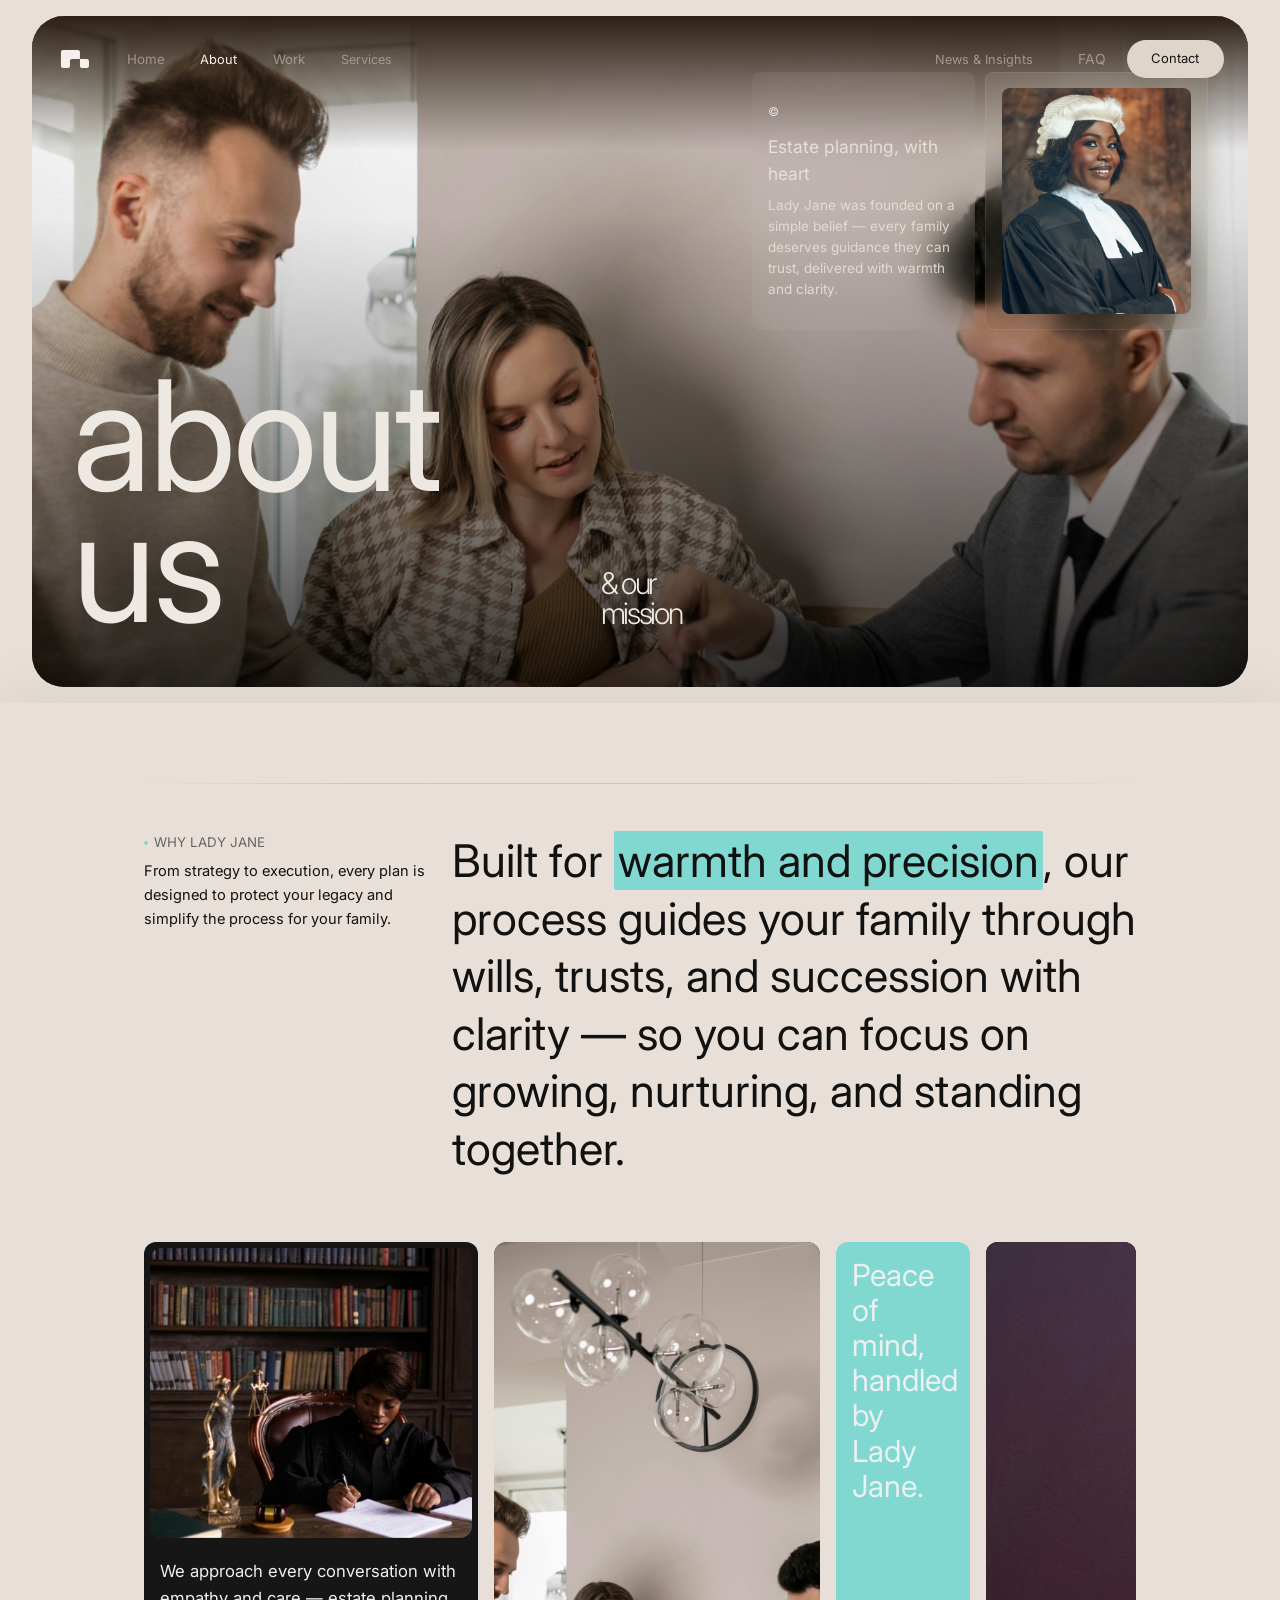
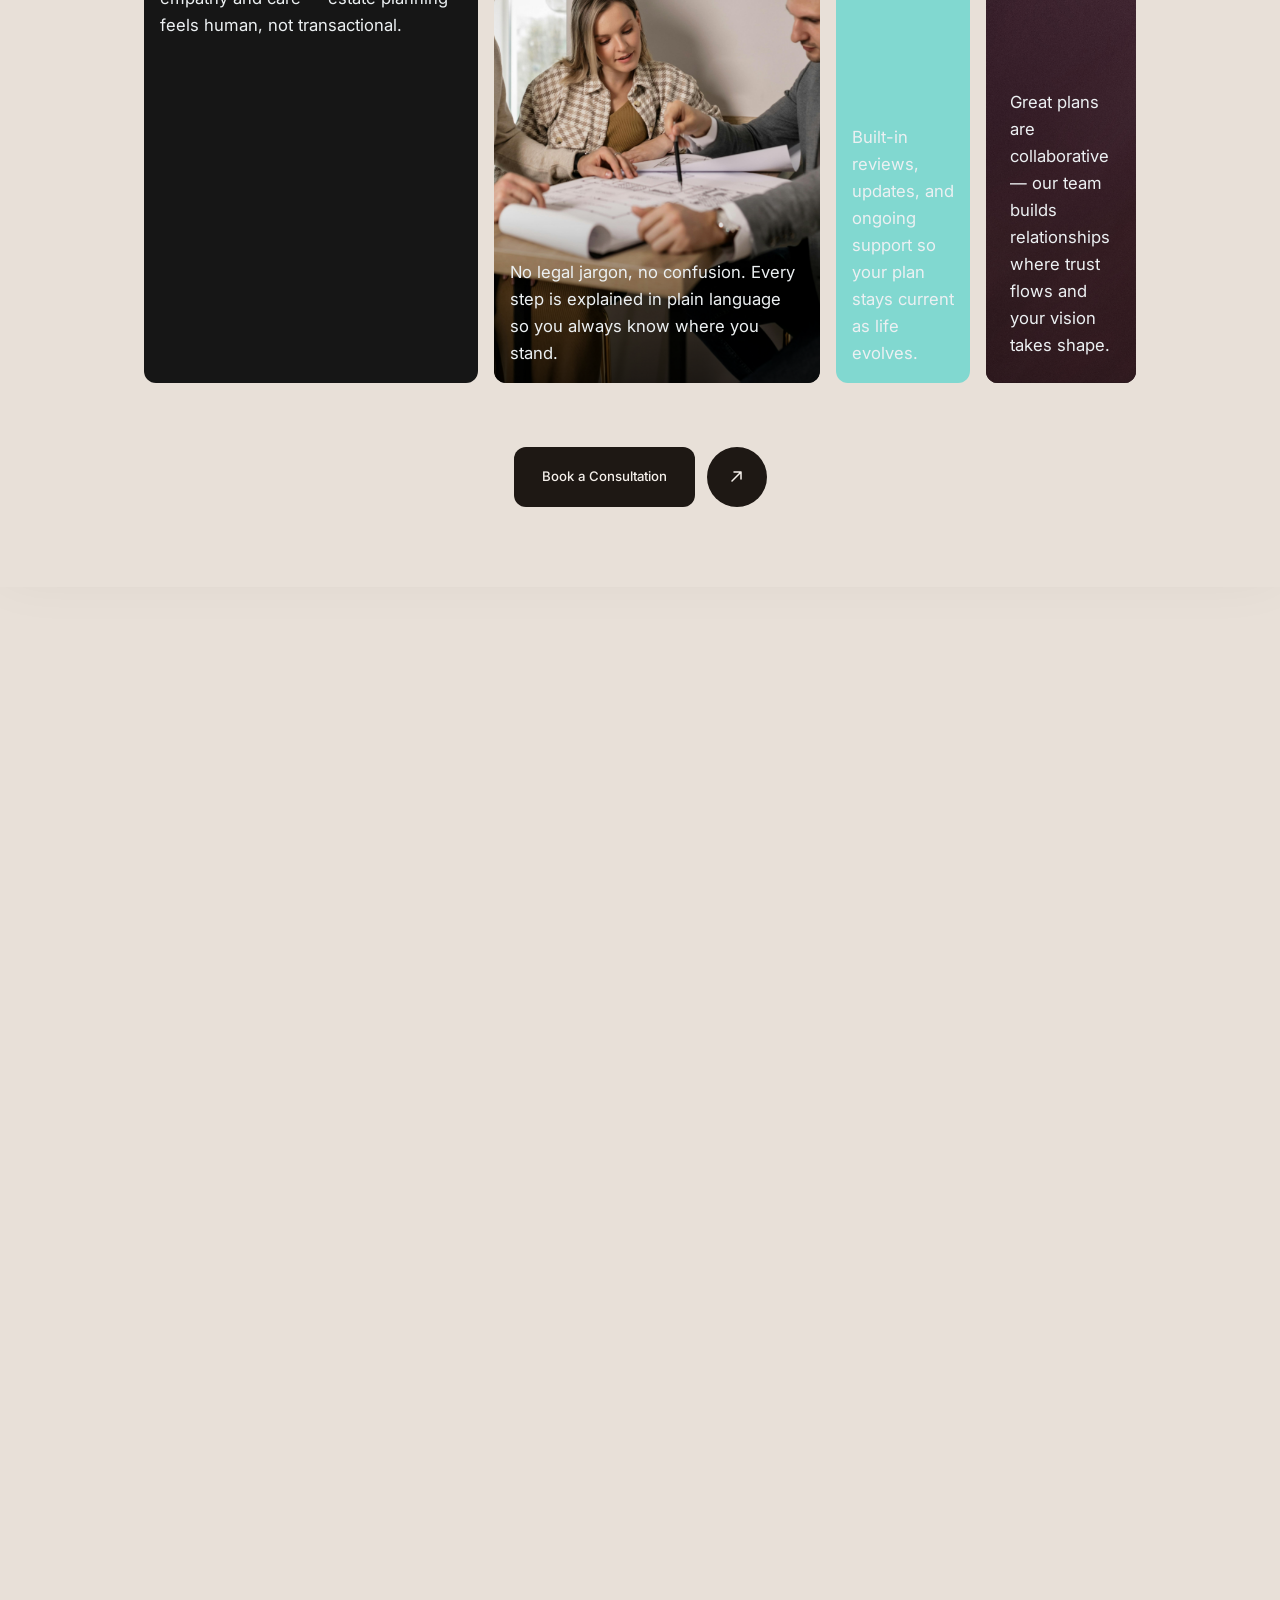
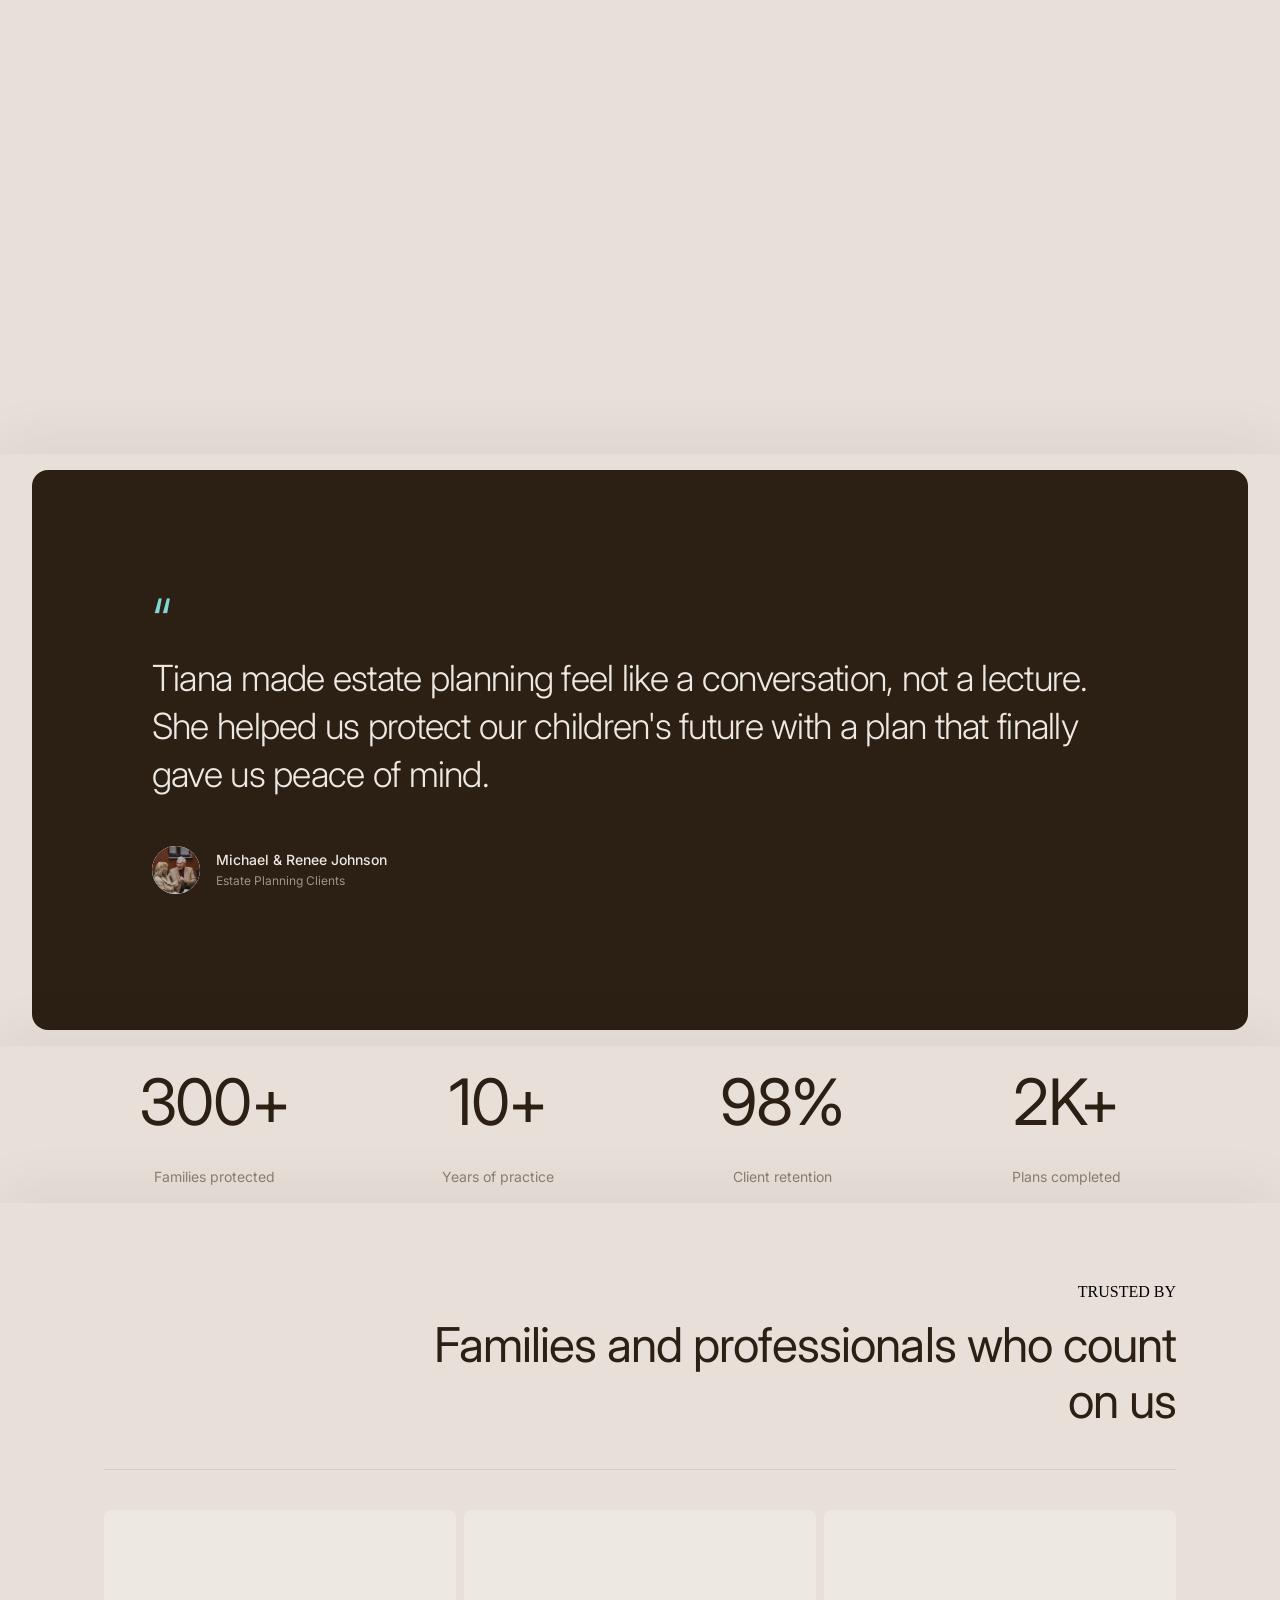
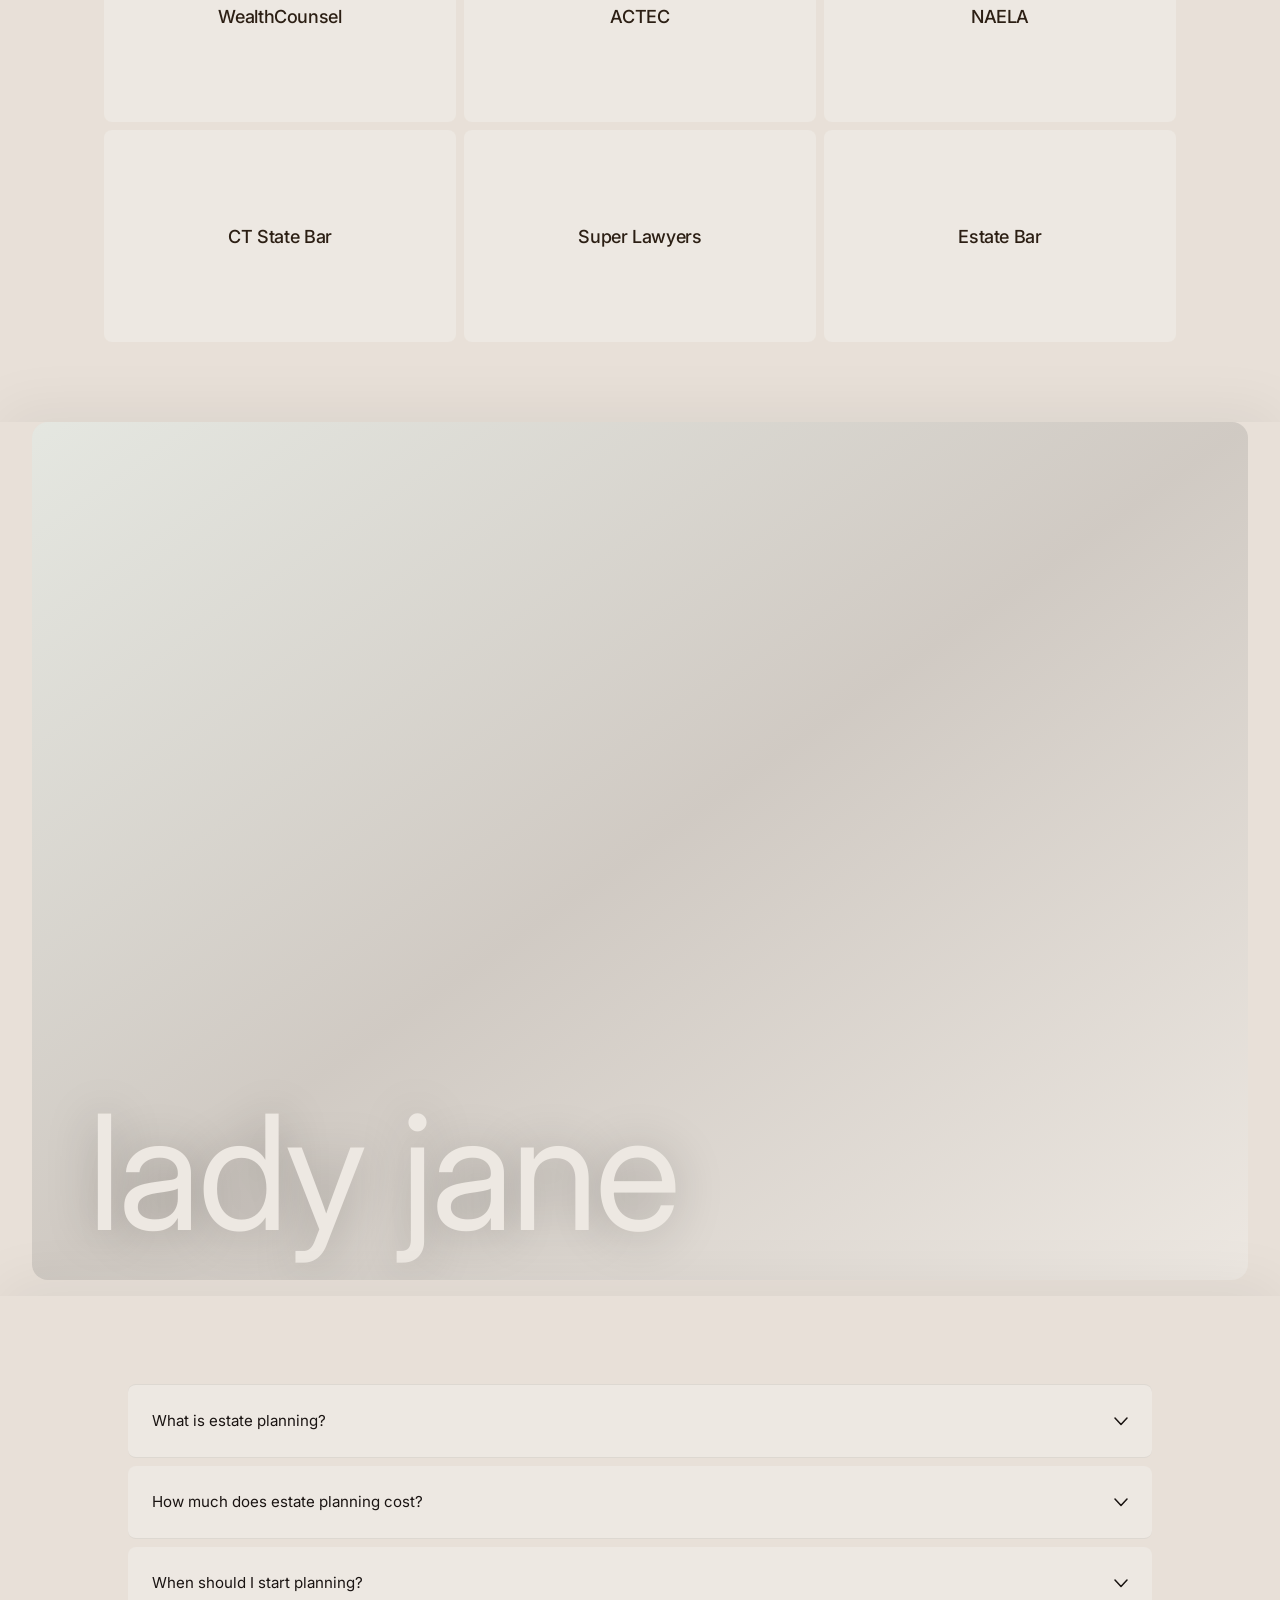
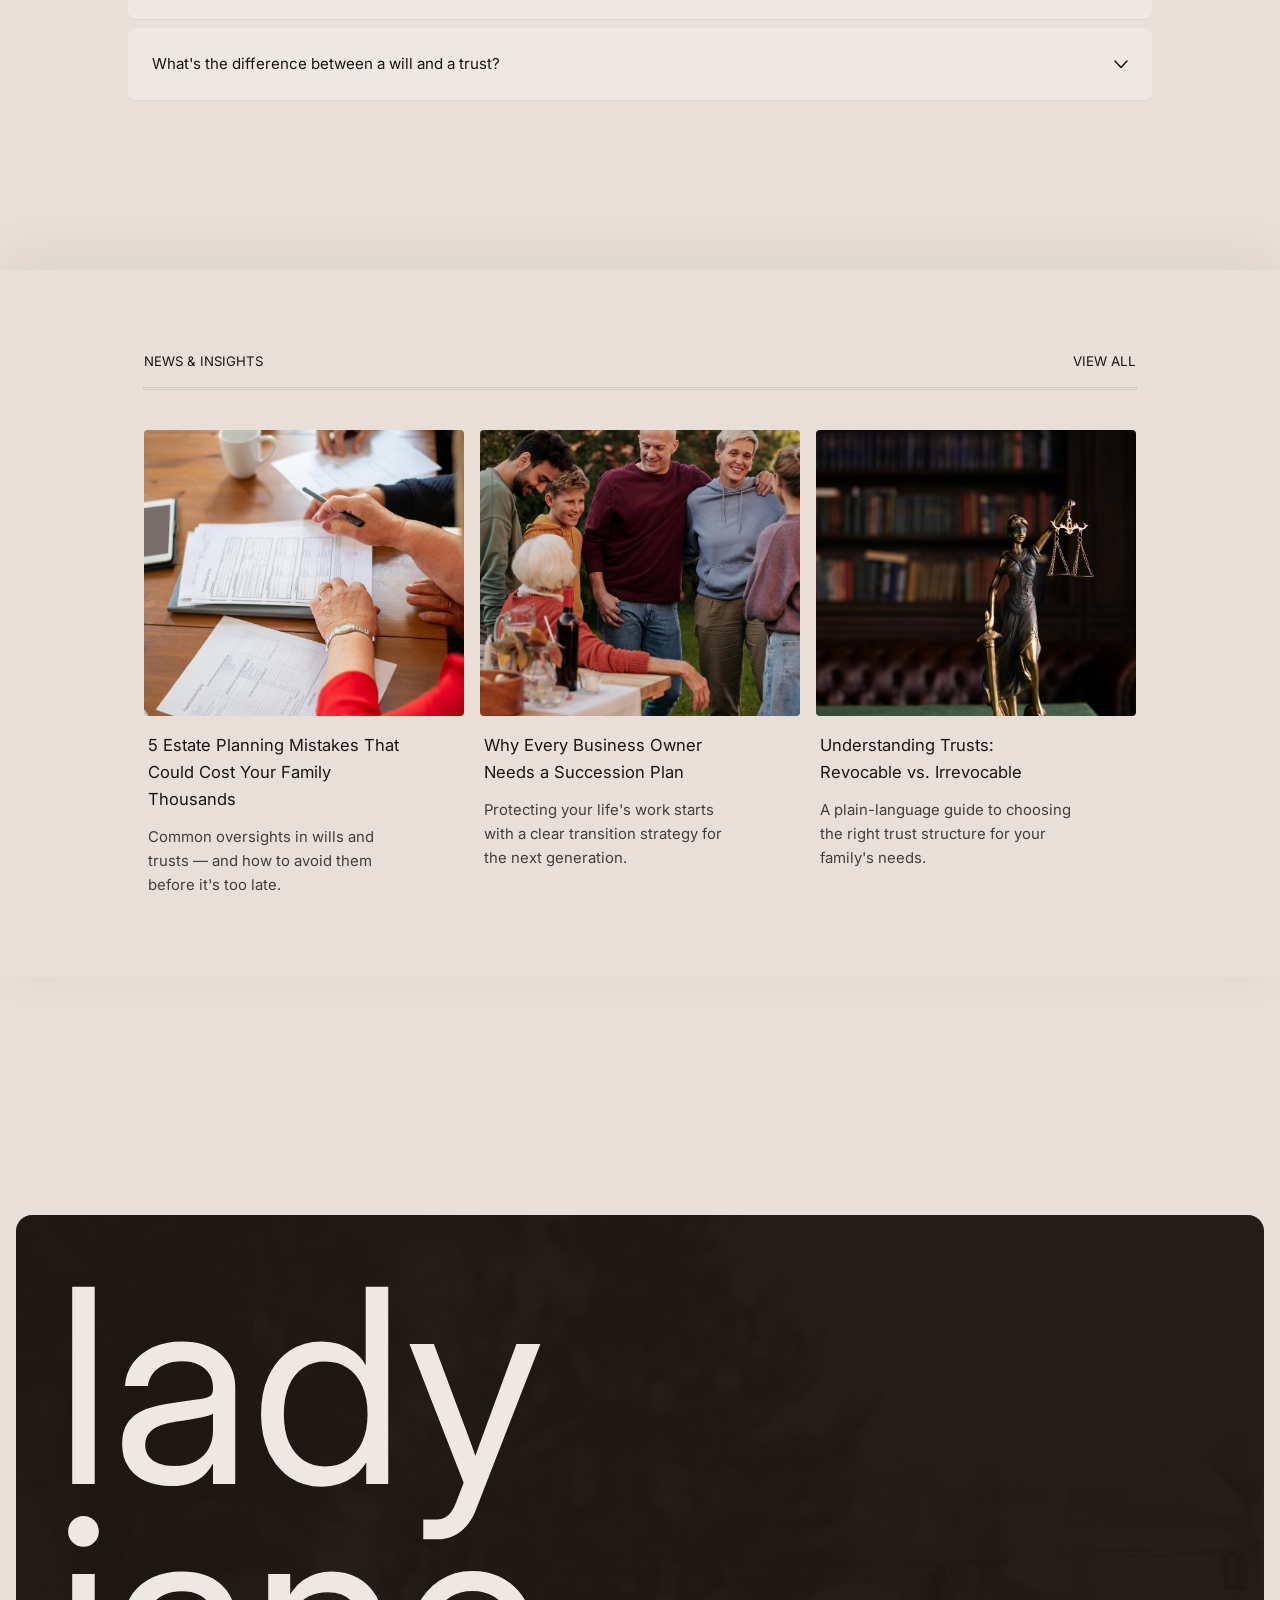
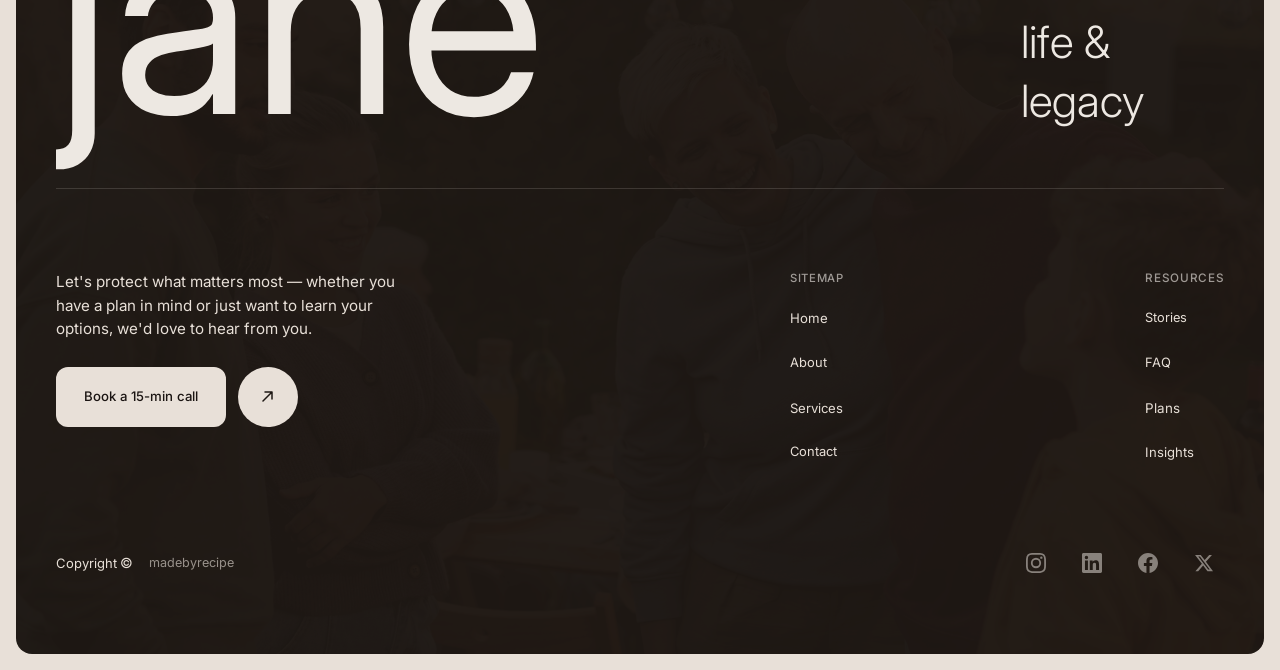
==== commit f857a29b: "Add universal hero--page header system to all inner pages Replaces inconsistent page headers (plain " ====
--- a/about.html
+++ b/about.html
@@ -7,7 +7,7 @@
   <link rel="preconnect" href="https://fonts.googleapis.com" />
   <link rel="preconnect" href="https://fonts.gstatic.com" crossorigin />
   <link href="https://fonts.googleapis.com/css2?family=Inter:wght@300;400;500&display=swap" rel="stylesheet" />
-  <link rel="stylesheet" href="css/styles.css?v=20260303b" />
+  <link rel="stylesheet" href="css/styles.css?v=20260303d" />
 </head>
 <body data-page="about">
   <!-- ========== SITE NAV ========== -->
@@ -73,25 +73,37 @@
   </div>
 
   <div class="page">
-    <!-- ========== 1. ABOUT HEADER (large text) ========== -->
-    <section class="section about-header" id="top">
-      <div class="section-container">
-        <div class="about-heading-wrap anim-child">
-          <h1 class="about-heading-text">about us</h1>
-          <div class="about-publisher">
-            <div class="publisher-avatar"></div>
-            <div class="publisher-info">
-              <span class="publisher-tagline">Estate planning, with heart.</span>
-              <span class="publisher-name">Tiana Hercules</span>
-            </div>
-          </div>
-        </div>
-      </div>
-    </section>
-
-    <!-- ========== 2. HERO IMAGE ========== -->
-    <section class="section about-hero" id="about-hero">
-      <div class="about-hero-container"></div>
+    <!-- ========== HERO HEADER ========== -->
+    <section class="section hero hero--page" id="hero">
+      <div class="hero-container">
+        <img class="hero-bg-video" src="assets/images/Site media/pexels-a-darmel-7641867.jpg" alt="" />
+        <div class="hero-navbar"></div>
+        <div class="hero-wrapper">
+          <div class="hero-banner anim-child">
+            <div class="hero-banner-left">
+              <div class="hero-banner-wrap">
+                <div class="copyright">&copy;</div>
+                <div class="hero-banner-content">
+                  <div class="line1">Estate planning, with heart</div>
+                  <div class="line2">Lady Jane was founded on a simple belief — every family deserves guidance they can trust, delivered with warmth and clarity.</div>
+                </div>
+              </div>
+            </div>
+            <div class="hero-banner-right">
+              <div class="img-wrap"><img src="assets/images/Site media/pexels-khaliifah-hussein-1904370898-34078745.jpg" alt="Tiana Hercules, estate planning attorney" style="width:100%;height:100%;object-fit:cover;" /></div>
+            </div>
+          </div>
+          <div class="hero-bottom anim-child">
+            <div class="hero-heading-wrapper">
+              <div class="hero-heading">
+                <span class="sonido">about us</span>
+                <span class="studio">& our mission</span>
+              </div>
+              <p class="hero-mobile-desc">Meet the team behind Lady Jane — estate planning with warmth, clarity, and care.</p>
+            </div>
+          </div>
+        </div>
+      </div>
     </section>
 
     <!-- ========== 3. WHY LADY JANE (matches homepage layout) ========== -->
--- a/css/styles.css
+++ b/css/styles.css
@@ -548,6 +548,31 @@
   z-index: -1;
 }
 
+/* ===== PAGE-LEVEL HERO (shorter inner-page variant) ===== */
+.hero.hero--page {
+  min-height: 550px;
+}
+.hero--page .hero-container {
+  min-height: 518px;
+}
+.hero--page .hero-wrapper {
+  min-height: 446px;
+  gap: 40px;
+}
+.hero--page .hero-banner {
+  margin-top: 40px;
+}
+.hero--page .hero-heading .sonido {
+  font-size: clamp(60px, 12vw, 165px);
+  line-height: 0.85;
+}
+.hero--page .hero-heading .studio {
+  font-size: clamp(20px, 2.5vw, 30px);
+}
+.hero--page .hero-bottom {
+  min-height: auto;
+}
+
 .hero-bottom {
   margin: 0 auto;
   width: 100%; max-width: 1616px; height: auto; min-height: 334px;
@@ -3143,6 +3168,11 @@
     max-width: 280px;
     margin-bottom: 32px;
   }
+  /* Page-level hero — mobile */
+  .hero.hero--page { min-height: 400px; }
+  .hero--page .hero-container { min-height: 370px; }
+  .hero--page .hero-wrapper { min-height: auto; }
+  .hero--page .hero-heading .sonido { font-size: clamp(48px, 14vw, 90px); }
   .hero-container .nav { padding: 0 4px; }
   .hero-3d-hint { display: none; }
   .hero-container::before {
@@ -4414,6 +4444,10 @@
   .hero-heading-wrapper {
     width: 100%;
     max-width: 100%;
+  }
+  /* Page-level hero — fluid */
+  .hero--page .hero-heading .sonido {
+    font-size: clamp(80px, 12vw, 165px);
   }
 
   /* Footer expanded heading scales */
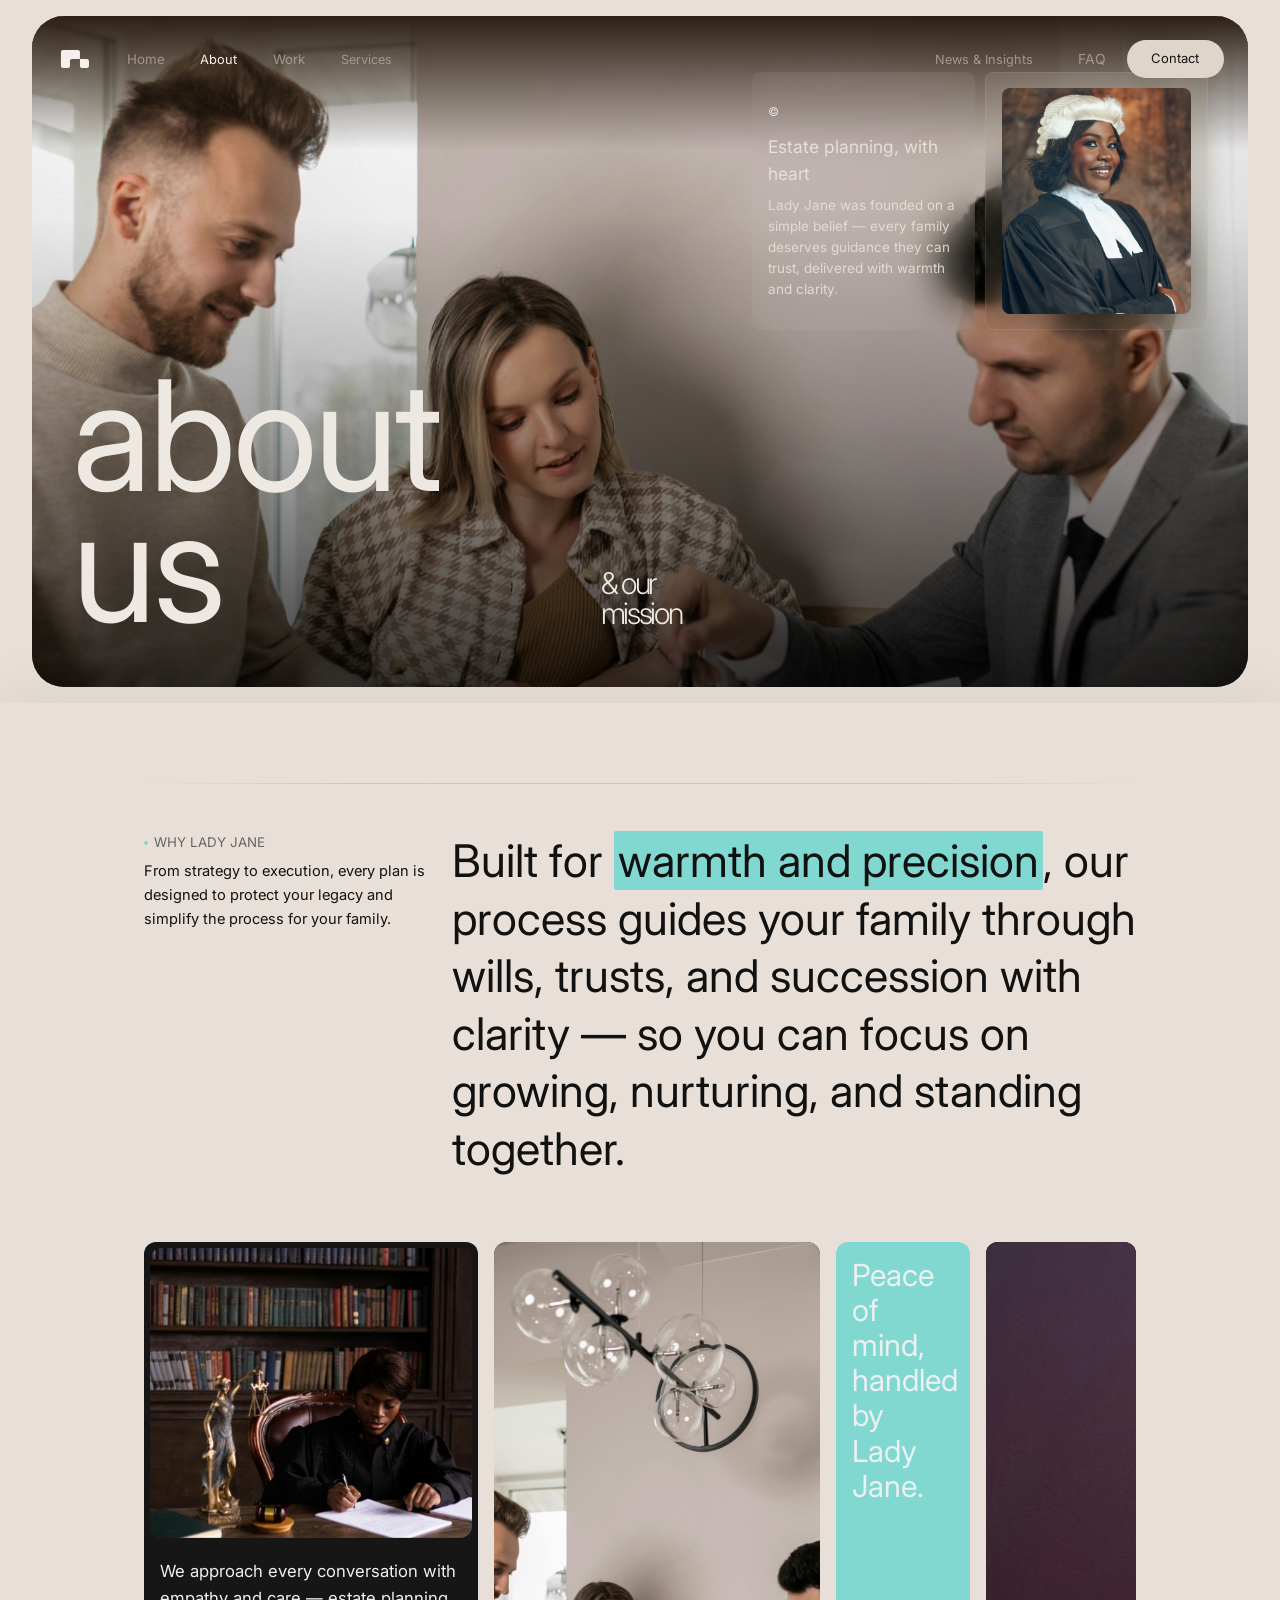
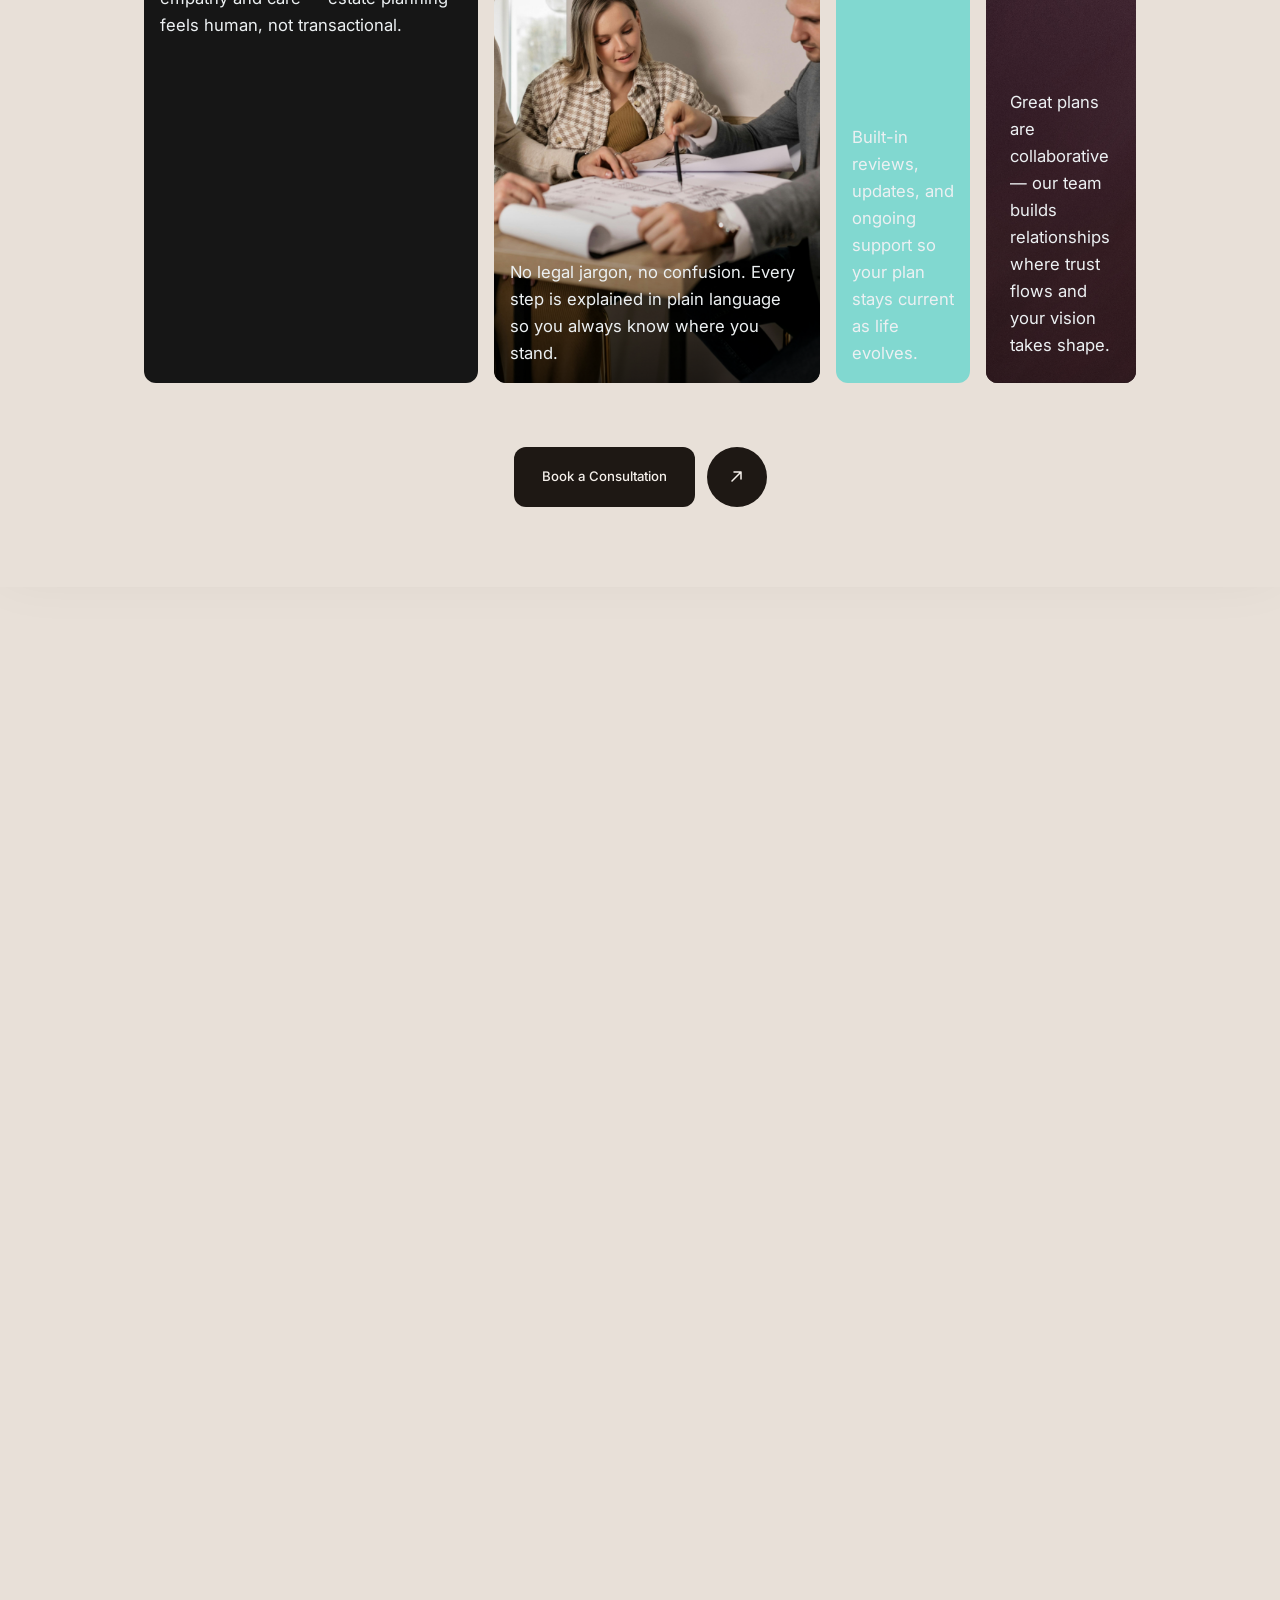
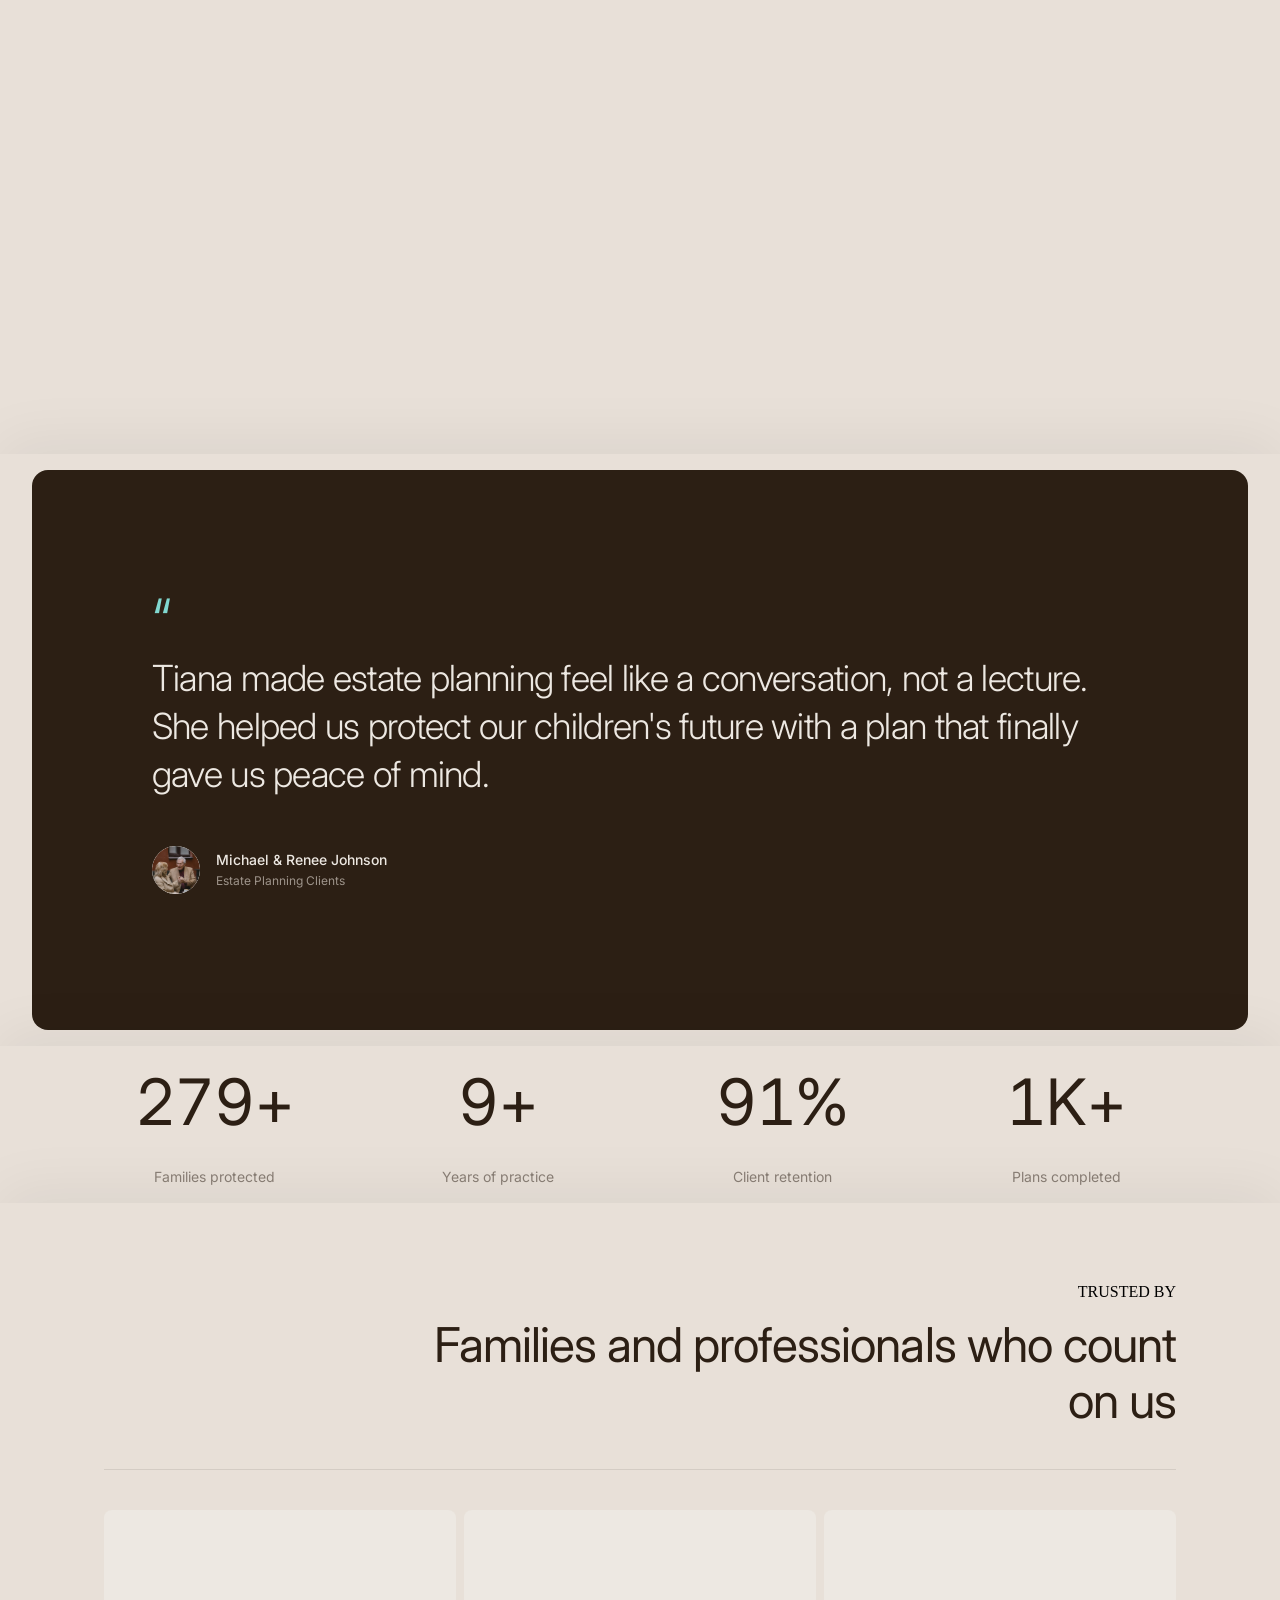
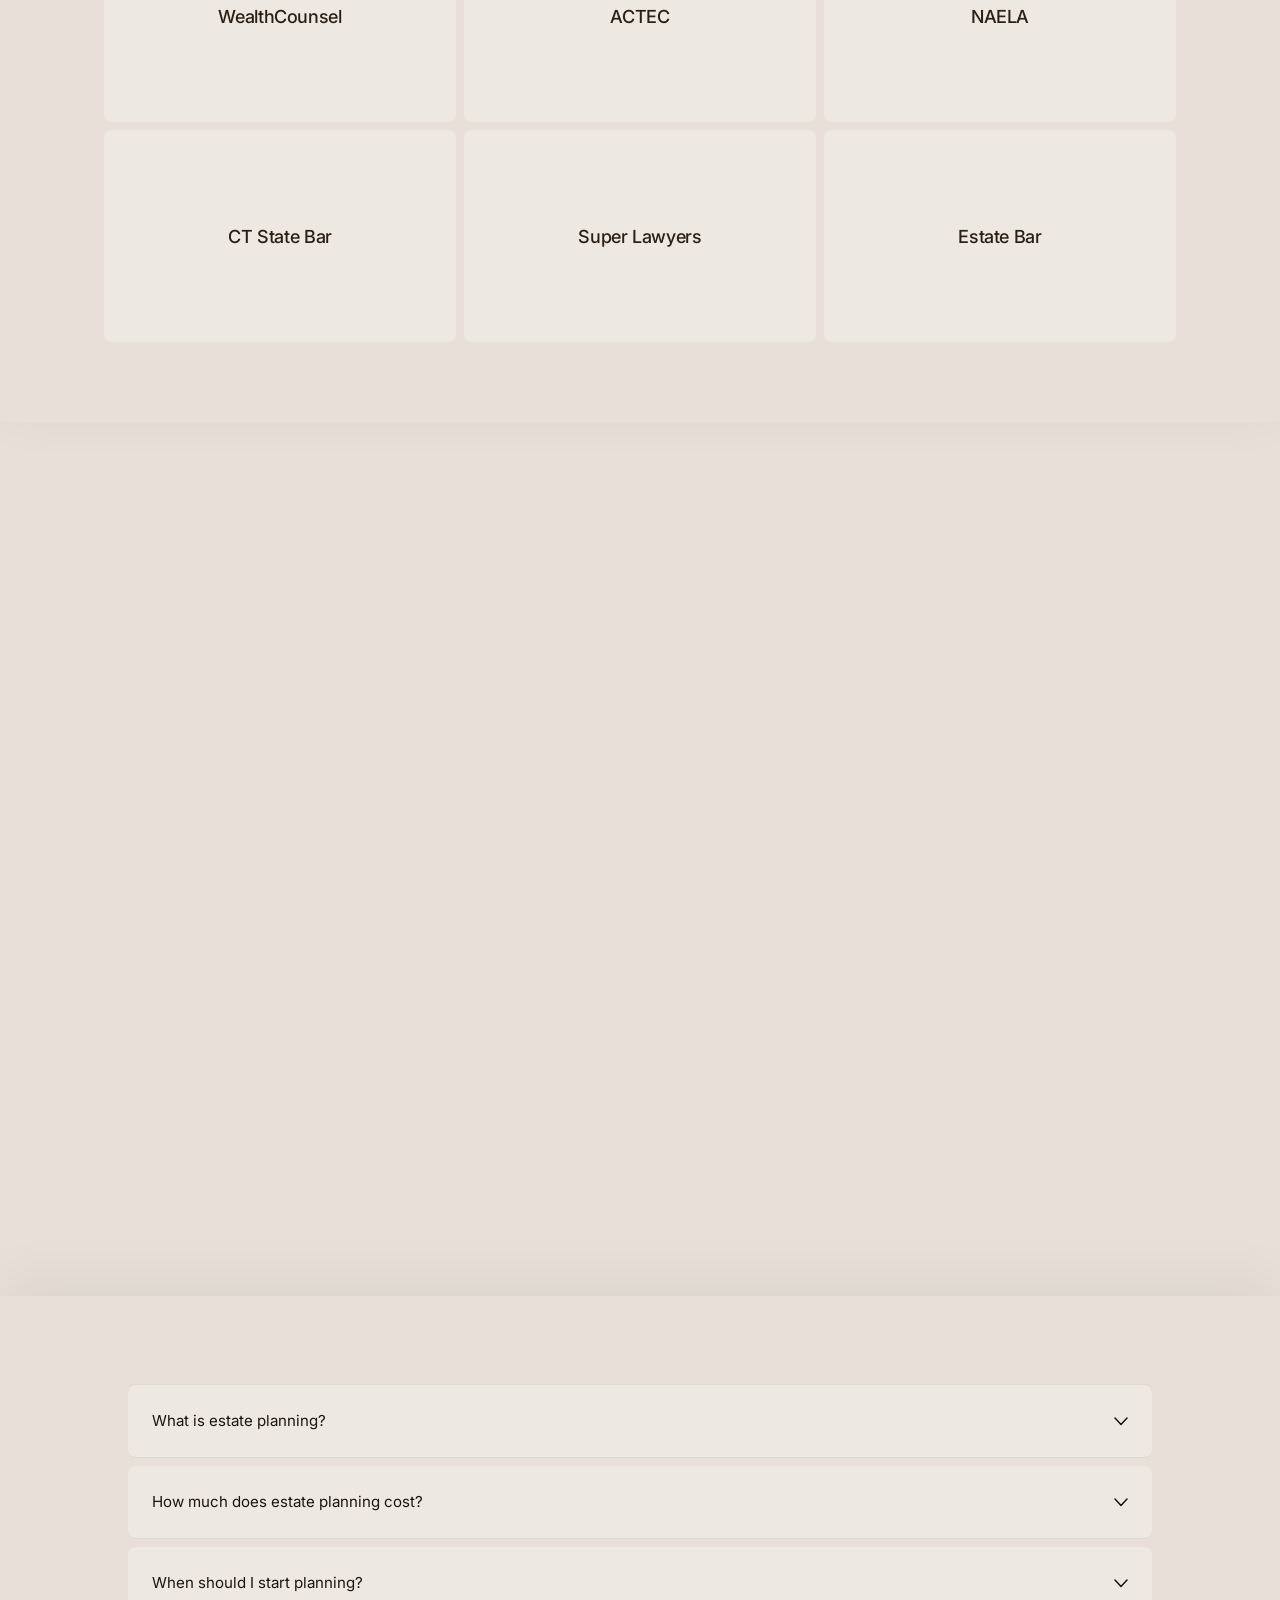
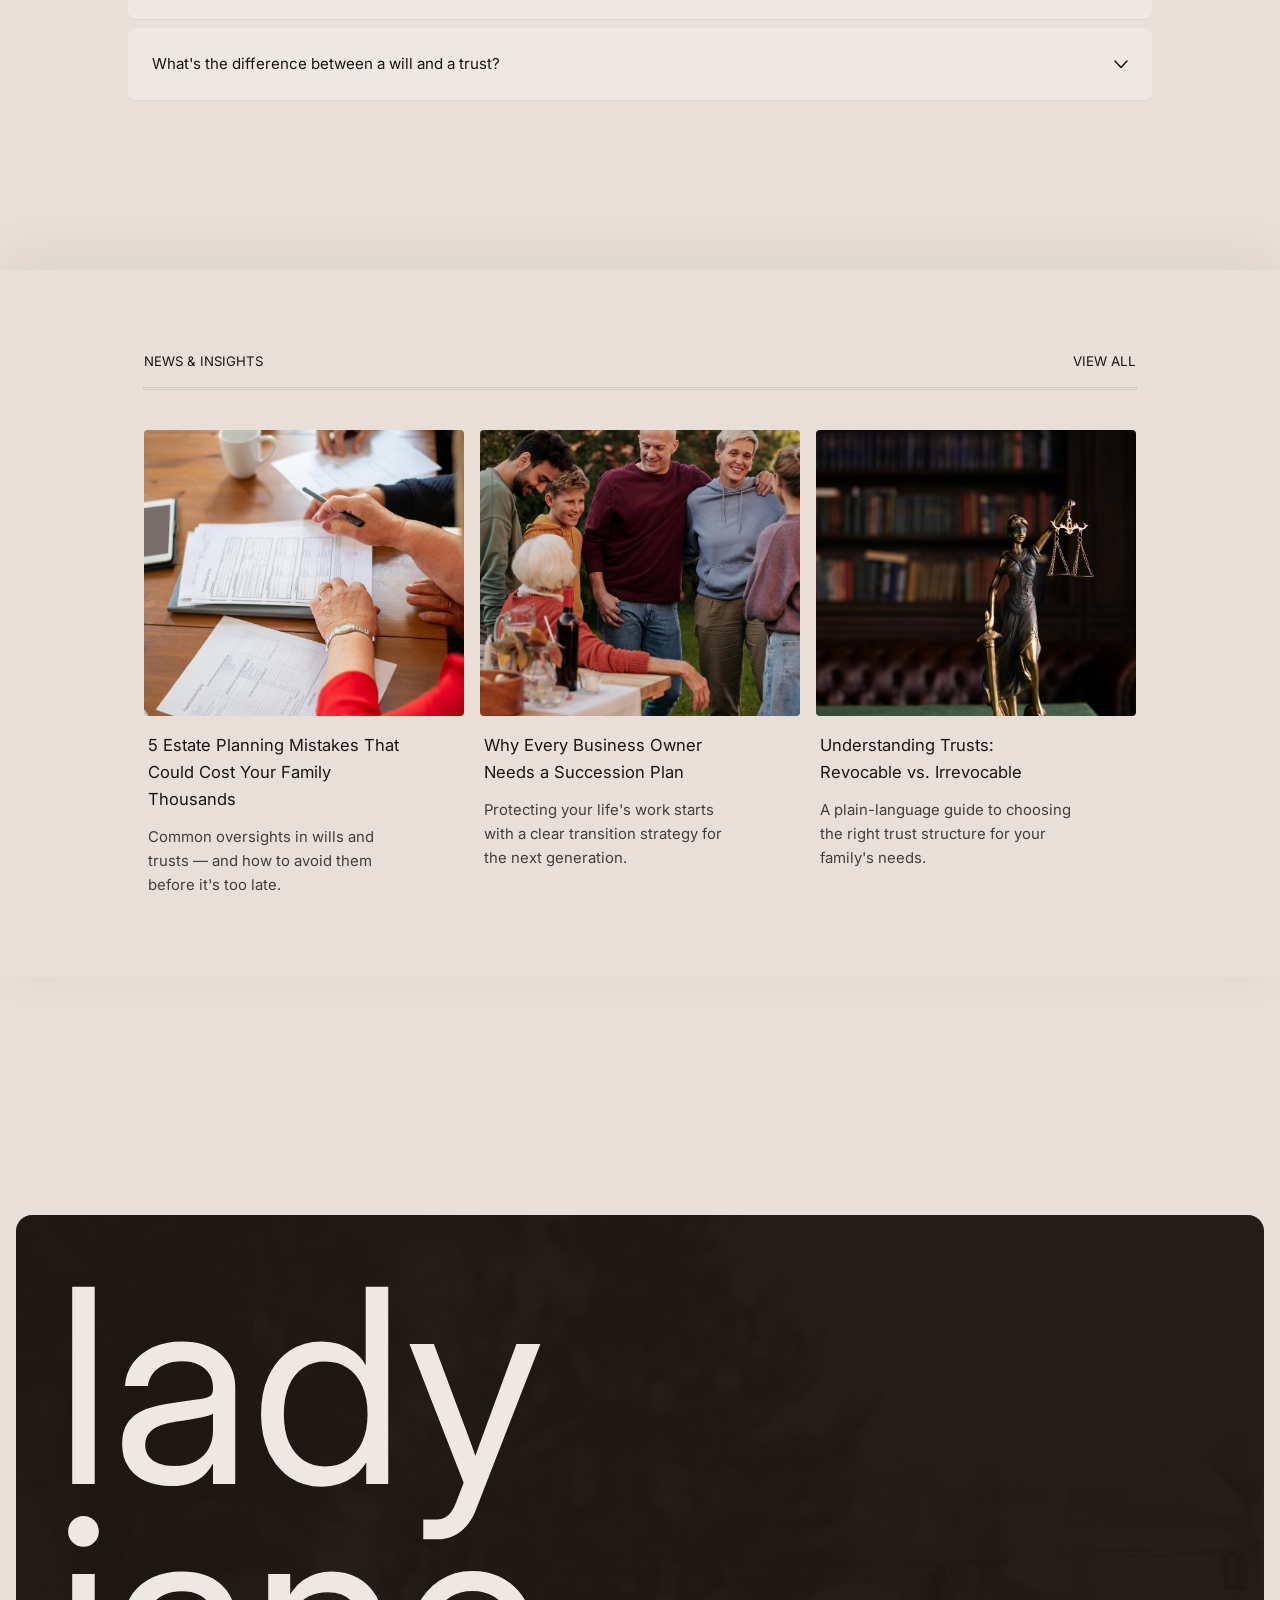
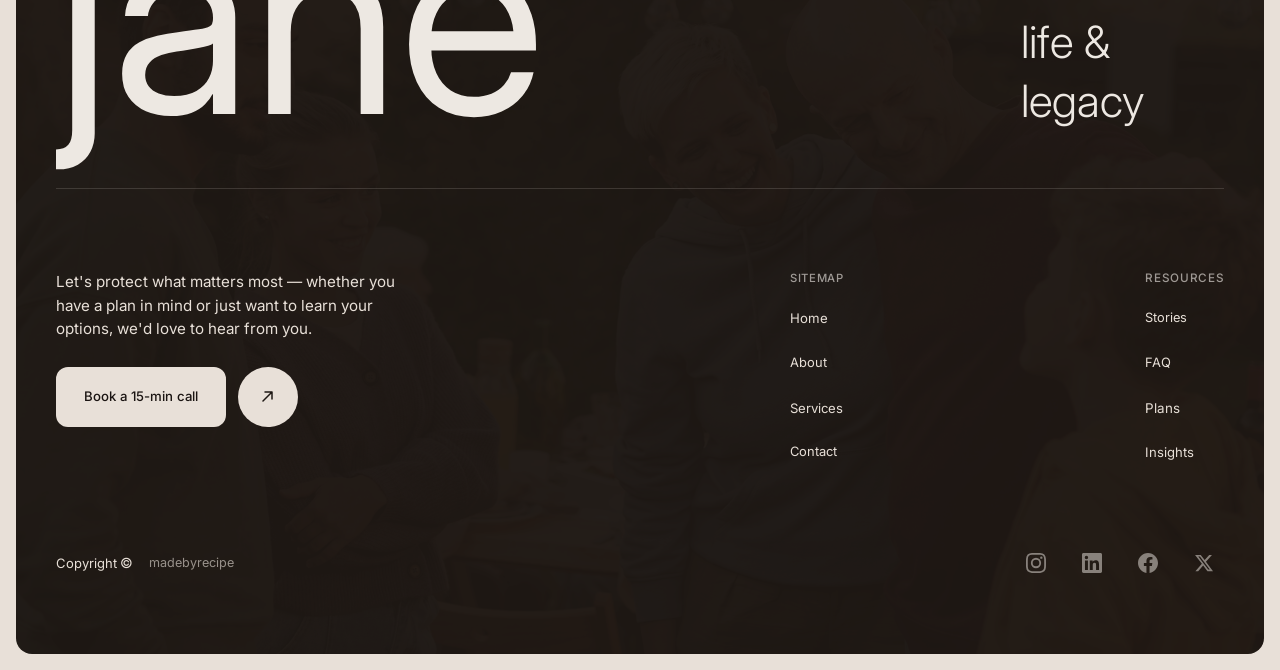
==== commit 54ebeb6b: "Fix blank gallery images and add stats count-up animation on about page - Add images to empty galler" ====
--- a/about.html
+++ b/about.html
@@ -7,7 +7,7 @@
   <link rel="preconnect" href="https://fonts.googleapis.com" />
   <link rel="preconnect" href="https://fonts.gstatic.com" crossorigin />
   <link href="https://fonts.googleapis.com/css2?family=Inter:wght@300;400;500&display=swap" rel="stylesheet" />
-  <link rel="stylesheet" href="css/styles.css?v=20260303d" />
+  <link rel="stylesheet" href="css/styles.css?v=20260303f" />
 </head>
 <body data-page="about">
   <!-- ========== SITE NAV ========== -->
@@ -214,8 +214,8 @@
     <section class="section about-gallery" id="gallery">
       <div class="section-container">
         <div class="gallery-images anim-child">
-          <div class="gallery-image"></div>
-          <div class="gallery-image"></div>
+          <div class="gallery-image"><img src="assets/images/Site media/pexels-cottonbro-6158649.jpg" alt="Couple reviewing estate planning documents together" /></div>
+          <div class="gallery-image"><img src="assets/images/Site media/pexels-rdne-6069480.jpg" alt="Professional consultation in office" /></div>
         </div>
       </div>
     </section>
@@ -284,19 +284,19 @@
     <section class="section about-stats" id="stats">
       <div class="stats-bar anim-child">
         <div class="stat-item">
-          <span class="stat-number">300+</span>
+          <span class="stat-number" data-target="300" data-suffix="+">0</span>
           <span class="stat-label">Families protected</span>
         </div>
         <div class="stat-item">
-          <span class="stat-number">10+</span>
+          <span class="stat-number" data-target="10" data-suffix="+">0</span>
           <span class="stat-label">Years of practice</span>
         </div>
         <div class="stat-item">
-          <span class="stat-number">98%</span>
+          <span class="stat-number" data-target="98" data-suffix="%">0</span>
           <span class="stat-label">Client retention</span>
         </div>
         <div class="stat-item">
-          <span class="stat-number">2K+</span>
+          <span class="stat-number" data-target="2" data-suffix="K+">0</span>
           <span class="stat-label">Plans completed</span>
         </div>
       </div>
--- a/css/styles.css
+++ b/css/styles.css
@@ -1548,6 +1548,21 @@
 .pricing-card.featured .btn-pricing { background: #EDE8E2; color: #2C1F14; }
 .pricing-card.featured .btn-pricing:hover { background: #FFFFFF; }
 
+/* Services page heading */
+body[data-page="services"] .pricing-heading .tag {
+  font-size: 29.9px; line-height: 35px;
+  letter-spacing: -0.02em;
+}
+
+/* Service card title (services page using pricing-card layout) */
+.service-card-title {
+  font-family: 'Inter', sans-serif;
+  font-weight: 400; font-size: 24px; line-height: 30px;
+  color: #2C1F14; letter-spacing: -0.02em;
+  margin: 0;
+}
+.pricing-card.featured .service-card-title { color: #EDE8E2; }
+
 /* ========== 12B. PRICING CTA MORPH ANIMATION ========== */
 .pricing-cta-group {
   display: inline-flex;
@@ -3656,9 +3671,22 @@
 
   /* --- Homepage pricing card: now handled by dedicated block above with class selectors --- */
 
-  /* --- Pricing (class-based on plans page) --- */
+  /* --- Pricing section (class-based on plans page) — match about page 48px gap --- */
+  body[data-page="plans"] .pricing {
+    padding: 0 !important;
+    background: #E8E0D8;
+  }
+  body[data-page="plans"] .pricing .section-container {
+    padding: 48px 24px !important;
+    border-radius: 0;
+  }
   .pricing-wrap { gap: 40px; }
-  .pricing-heading h2 { font-size: 24px; line-height: 30px; }
+  .pricing-heading h2 {
+    font-size: 30px;
+    line-height: 1.2;
+    letter-spacing: -0.02em;
+    font-weight: 400;
+  }
   .pricing-cards { flex-direction: column !important; gap: 16px; }
   .pricing-card {
     width: 100% !important;
@@ -3687,6 +3715,14 @@
     font-size: 13px;
     border-radius: 12px;
   }
+  .service-card-title {
+    font-size: 20px;
+    line-height: 26px;
+  }
+  body[data-page="services"] .pricing-heading .tag {
+    font-size: 24px;
+    line-height: 30px;
+  }
 
   /* === FAQ — class-based overrides === */
   .faq { padding: 48px 0 !important; }
@@ -4153,9 +4189,9 @@
      CONTACT PAGE — mobile overrides for inline Figma styles
      ===================================================================== */
 
-  /* Contact section: override 144px inline padding */
+  /* Contact section: override 144px inline padding — match about page 48px gap */
   #contact {
-    padding: 120px 0 48px !important;
+    padding: 48px 0 !important;
   }
   /* Contact inner container: override 140px inline padding + row layout */
   #contact > div {
@@ -4246,41 +4282,33 @@
      BLOG PAGE — mobile overrides for inline Figma styles
      ===================================================================== */
 
-  /* Blog section: override shorthand padding: 180px 104px 80px */
-  section[style*="padding: 180px"] {
-    padding: 120px 0 48px !important;
-  }
-  /* Blog wrapper: override 40px inner padding */
-  section[style*="padding: 180px"] > div {
+  /* Blog section: override inline padding for mobile */
+  .blog-grid-section {
+    padding: 48px 0 !important;
+  }
+  .blog-grid-section > div {
     padding-left: 24px !important;
     padding-right: 24px !important;
     max-width: 100% !important;
   }
-  /* Blog header row: stack heading + description vertically */
-  section[style*="padding: 180px"] div[style*="inline-flex"] {
+  /* Blog card rows: stack vertically */
+  .blog-grid-section div[style*="display: inline-flex"] {
     flex-direction: column !important;
     max-width: 100% !important;
-    flex-wrap: wrap !important;
-  }
-  /* Blog heading: 60.5px → responsive */
-  section[style*="padding: 180px"] div[style*="font-size: 60.5px"] {
-    font-size: 30px !important;
-    line-height: 1.2 !important;
-    letter-spacing: -0.02em !important;
   }
   /* Blog card grids: force each card full width */
-  section[style*="padding: 180px"] div[style*="flex: 1 1 0"] {
+  .blog-grid-section div[style*="flex: 1 1 0"] {
     flex: none !important;
     width: 100% !important;
     max-width: 100% !important;
   }
   /* Card image heights: responsive */
-  section[style*="padding: 180px"] div[style*="height: 286px"] {
+  .blog-grid-section div[style*="height: 286px"] {
     height: auto !important;
     aspect-ratio: 16/9;
   }
   /* Cards max-width: 50% → 100% */
-  section[style*="padding: 180px"] div[style*="max-width: 50%"] {
+  .blog-grid-section div[style*="max-width: 50%"] {
     max-width: 100% !important;
   }
 
@@ -4387,6 +4415,7 @@
   .services { padding: 0 clamp(24px, 5vw, 80px) !important; }
   .works { padding: 88px clamp(24px, 5vw, 80px); }
   .why-us { padding: 80px clamp(24px, 5vw, 80px); }
+  .pricing { padding: 80px clamp(24px, 5vw, 80px) !important; }
   .logos-section { padding: 80px clamp(24px, 5vw, 80px); }
   .team { padding: 80px clamp(24px, 5vw, 80px); }
   .process-section { padding: 80px clamp(24px, 5vw, 80px); }
@@ -4412,10 +4441,20 @@
     padding-left: clamp(24px, 5vw, 80px) !important;
     padding-right: clamp(24px, 5vw, 80px) !important;
   }
+  /* Contact section (144px inline padding) — fluid for tablet */
+  section[style*="padding-left: 144px"] {
+    padding-left: clamp(24px, 5vw, 80px) !important;
+    padding-right: clamp(24px, 5vw, 80px) !important;
+  }
+  section[style*="padding-left: 144px"] > div {
+    padding-left: clamp(16px, 3vw, 60px) !important;
+    padding-right: clamp(16px, 3vw, 60px) !important;
+  }
 
   /* Inner container padding scales down */
   .services .section-container,
   .why-us .section-container,
+  .pricing .section-container,
   .process-section .section-container,
   .team .section-container,
   .banner .section-container {
@@ -4631,10 +4670,6 @@
 
 /* ========== CONTACT PAGE — mobile layout fixes (Figma inline styles) ========== */
 @media (max-width: 809px) {
-  /* Contact section — reduce 200px top padding, 144px side padding */
-  #contact[style*="padding-top: 200px"] {
-    padding: 120px 0 48px !important;
-  }
   /* Inner container — stack columns, remove 163px gap, remove nested padding */
   #contact div[style*="gap: 163px"] {
     flex-direction: column !important;
@@ -4642,10 +4677,11 @@
     padding-left: 24px !important;
     padding-right: 24px !important;
   }
-  /* Heading — clamp font size */
+  /* Heading — match about page pattern (36px) */
   #contact div[style*="font-size: 73.8px"] {
-    font-size: 40px !important;
+    font-size: 36px !important;
     line-height: 1.1 !important;
+    letter-spacing: -0.03em !important;
   }
   /* Email/Phone row — stack */
   #contact div[style*="gap: 63.48px"] {
@@ -4658,60 +4694,38 @@
     gap: 24px !important;
   }
 
-  /* FAQ accordion section on contact page — reduce 104px padding, unlock fixed height */
+  /* FAQ accordion section on contact page — reduce 104px padding */
   section#faq[style*="padding-left: 104px"] {
     padding: 48px 0 !important;
   }
-  section#faq div[style*="height: 397px"] {
-    height: auto !important;
-  }
-  section#faq div[style*="width: 1440px"] {
-    width: 100% !important;
-    position: relative !important;
-    left: 0 !important;
-    padding: 0 24px !important;
-  }
 }
 
 /* ========== BLOG PAGE — mobile layout fixes (Figma inline styles) ========== */
 @media (max-width: 809px) {
-  /* Blog section — reduce 180px top padding, 104px side padding */
-  .section[style*="padding-top: 180px"][style*="padding-left: 104px"] {
-    padding: 120px 0 48px !important;
-  }
-  .section[style*="padding-top: 180px"][style*="padding-left: 104px"] > div {
+  /* Blog section — match about page 48px post-hero gap */
+  .blog-grid-section {
+    padding: 48px 0 !important;
+  }
+  .blog-grid-section > div {
     padding-left: 24px !important;
     padding-right: 24px !important;
   }
-  /* Blog title — clamp font */
-  .section[style*="padding-top: 180px"] div[style*="font-size: 60.5px"] {
-    font-size: 36px !important;
-    line-height: 1.15 !important;
-  }
-  /* Title row — stack, hide avatars */
-  .section[style*="padding-top: 180px"] div[style*="justify-content: space-between"][style*="inline-flex"] {
-    flex-direction: column !important;
-    gap: 16px !important;
-  }
-  .section[style*="padding-top: 180px"] div[style*="padding-left: 40px"][style*="align-items: flex-end"] {
-    display: none !important;
-  }
   /* Blog grid rows — stack cards vertically */
-  .section[style*="padding-top: 180px"] div[style*="flex: 1 1 0"][style*="padding: 24px"] {
+  .blog-grid-section div[style*="flex: 1 1 0"] {
     flex: none !important;
     width: 100% !important;
   }
-  .section[style*="padding-top: 180px"] div[style*="max-width: 50%"] {
+  .blog-grid-section div[style*="max-width: 50%"] {
     max-width: 100% !important;
     flex: none !important;
     width: 100% !important;
   }
   /* Card rows — stack */
-  .section[style*="padding-top: 180px"] div[style*="align-self: stretch"][style*="display: inline-flex"]:not([style*="gap: 7.94px"]) {
+  .blog-grid-section div[style*="display: inline-flex"] {
     flex-direction: column !important;
   }
   /* Card image — auto height */
-  .section[style*="padding-top: 180px"] div[style*="height: 286px"] {
+  .blog-grid-section div[style*="height: 286px"] {
     height: auto !important;
     aspect-ratio: 16 / 9;
   }
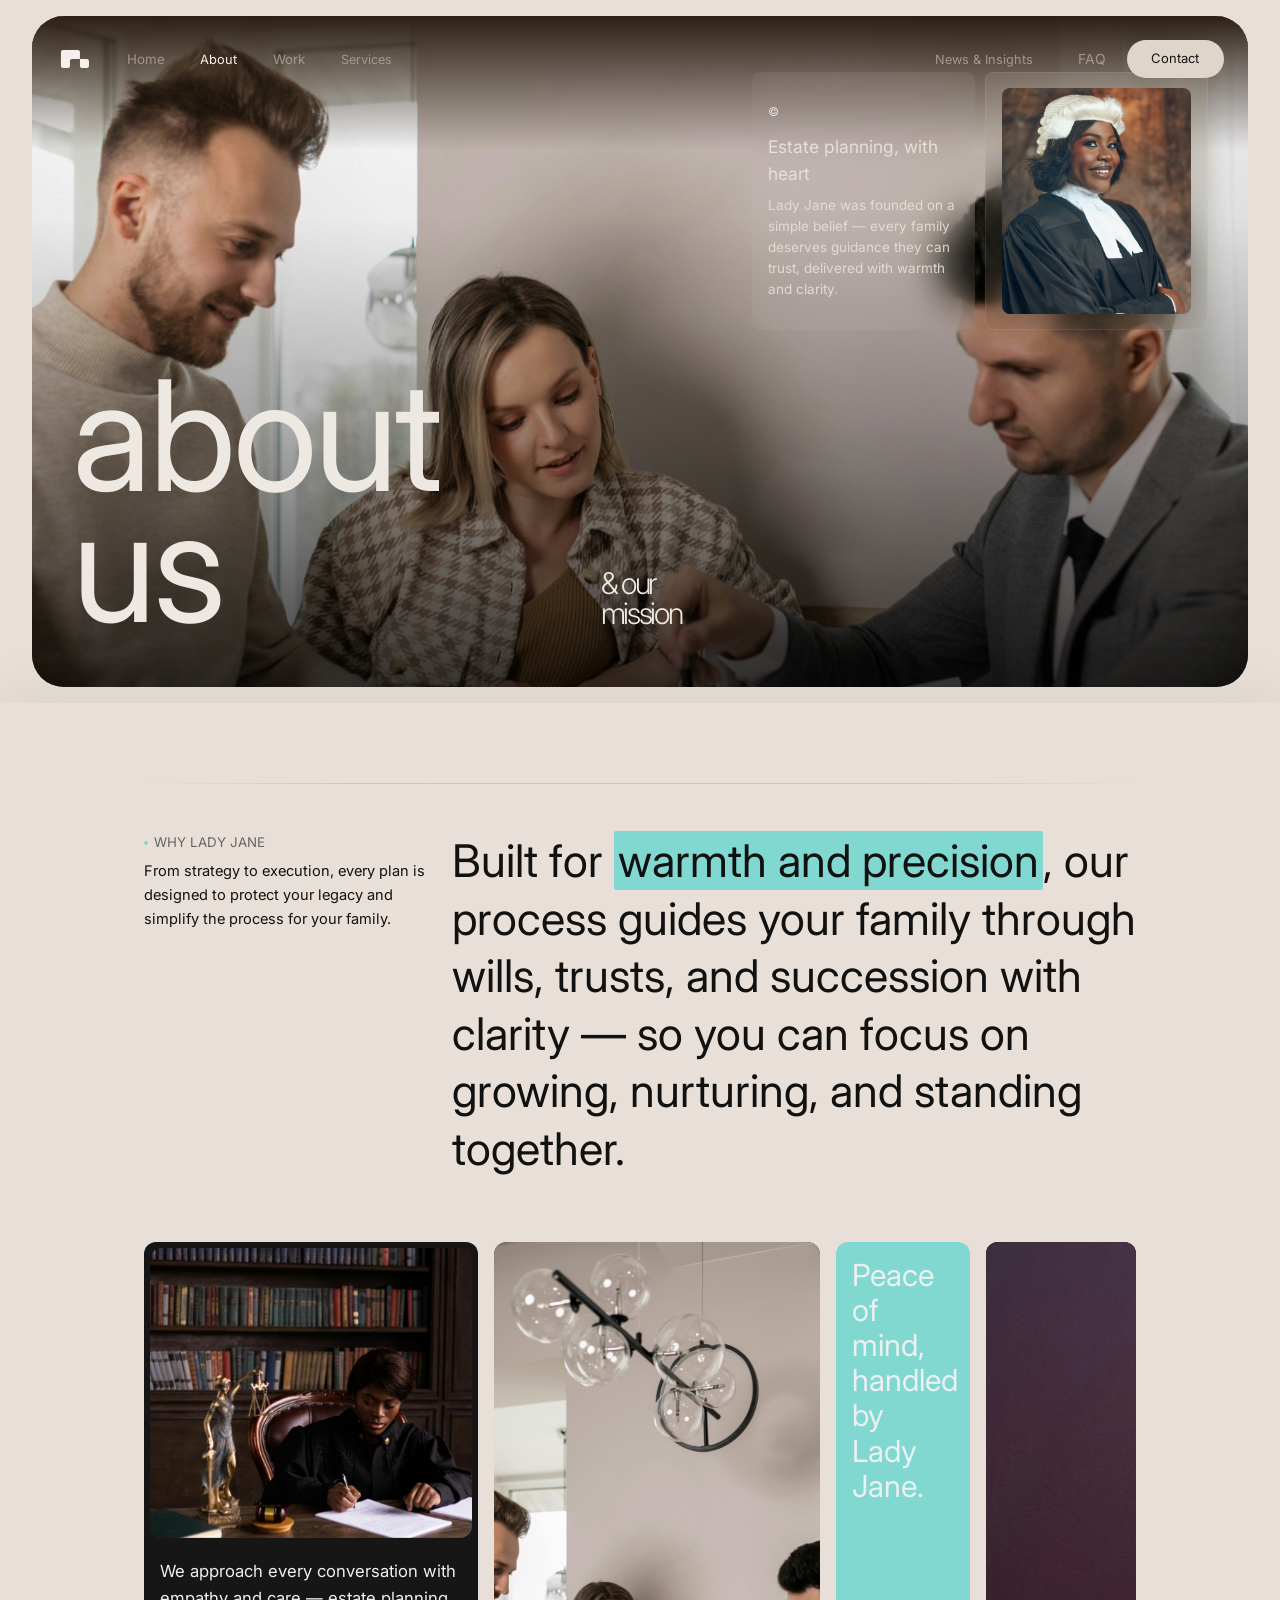
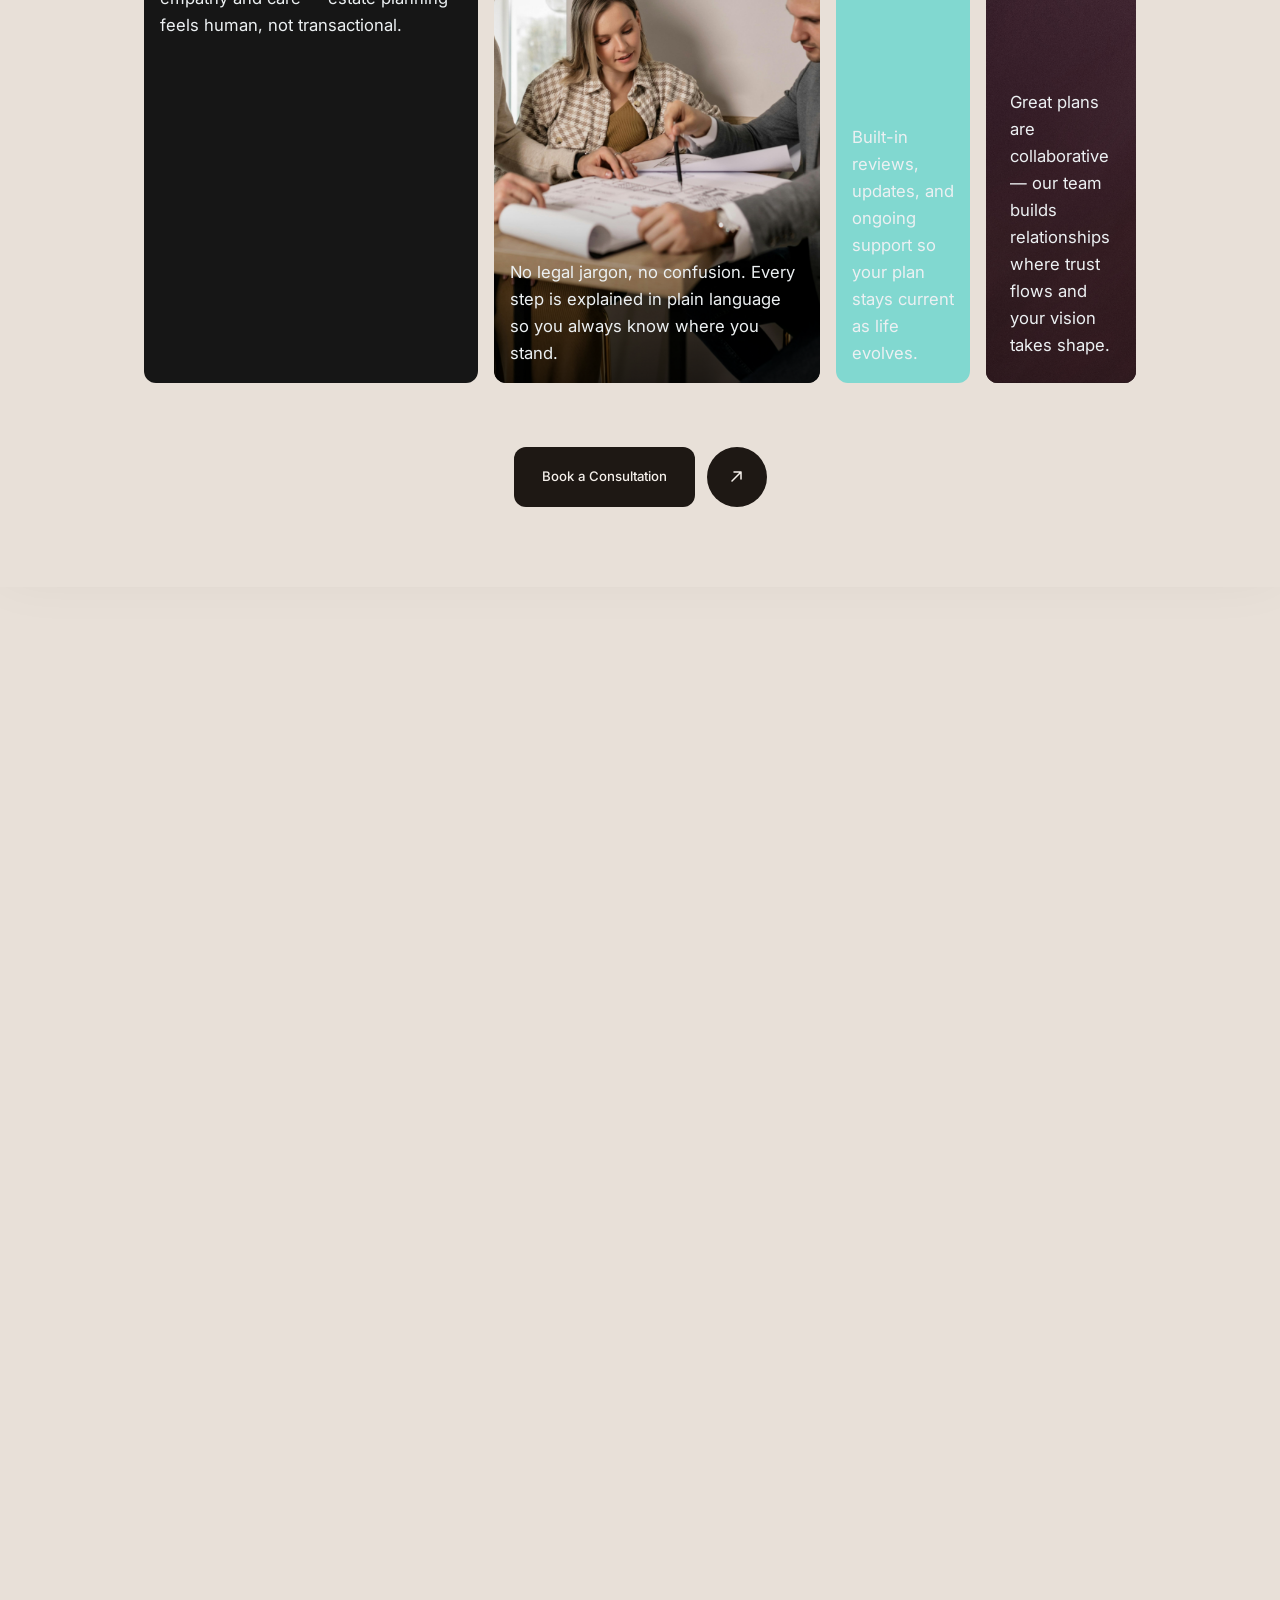
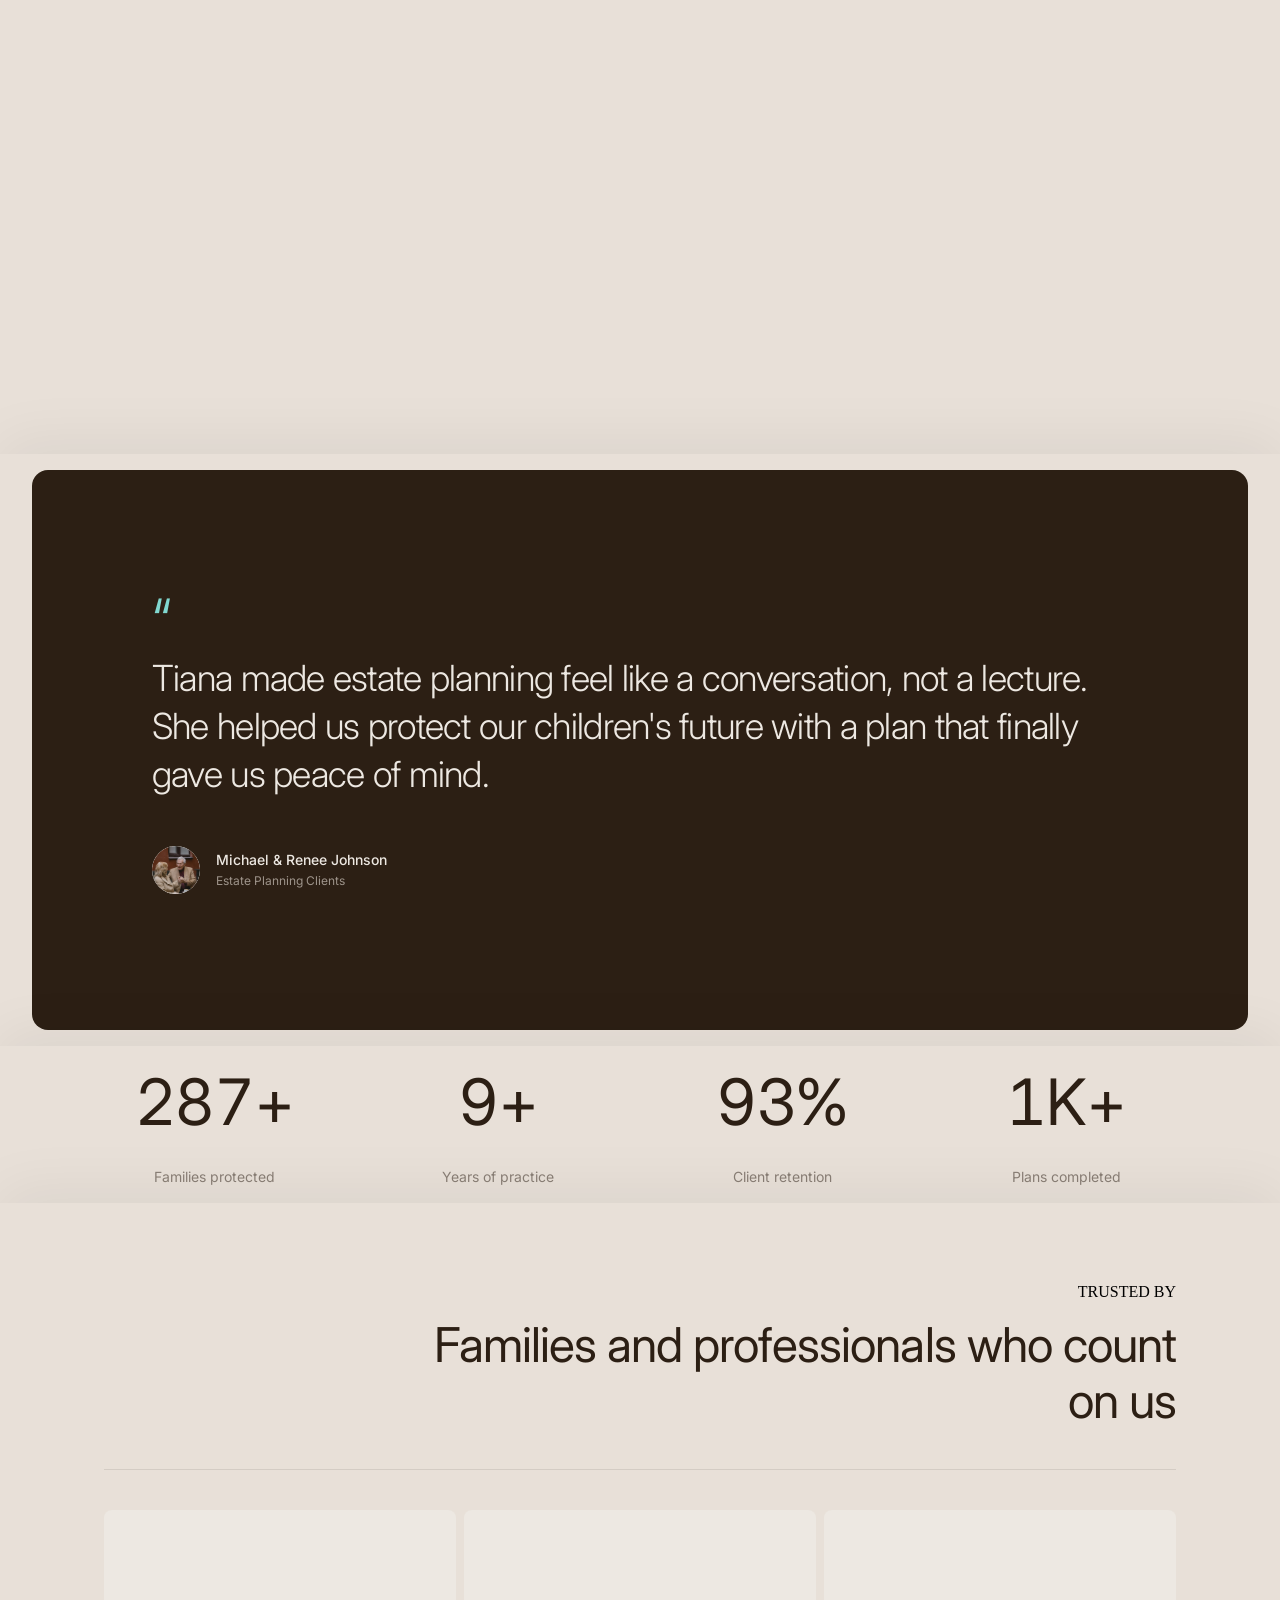
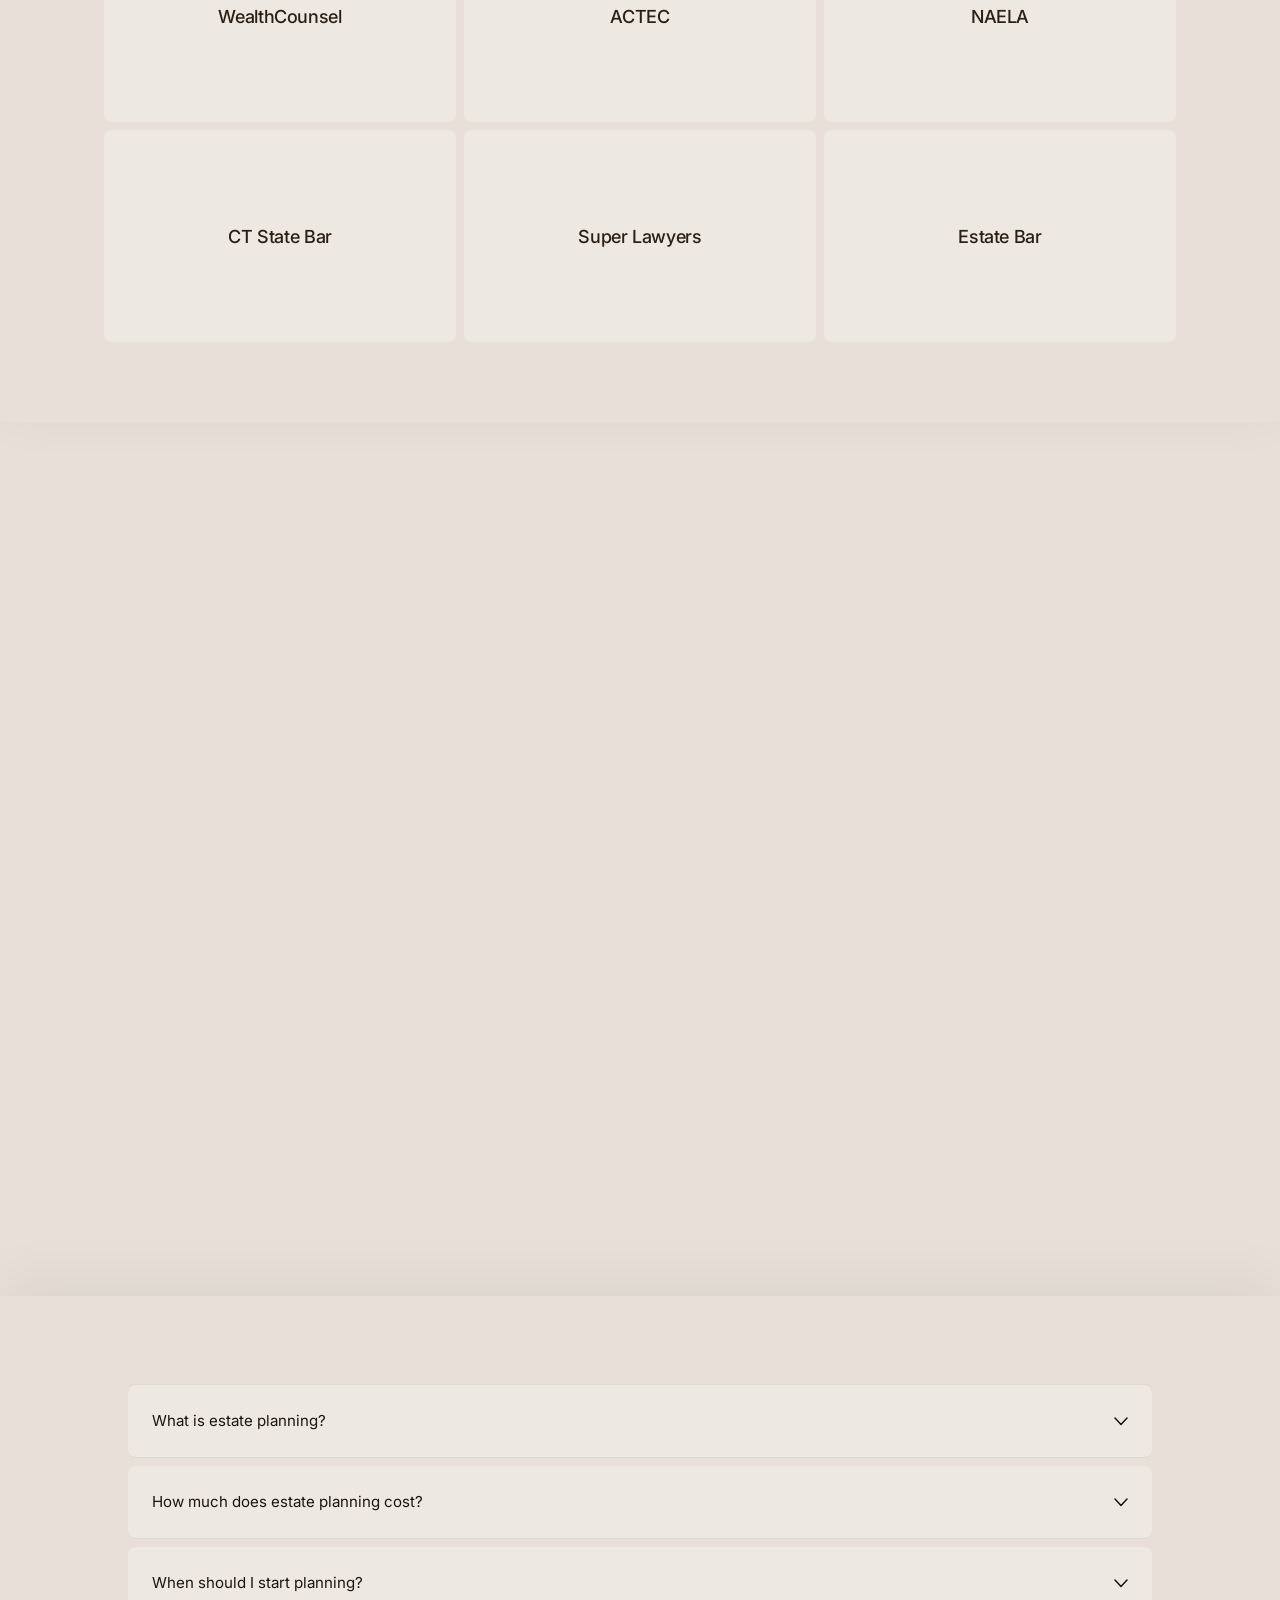
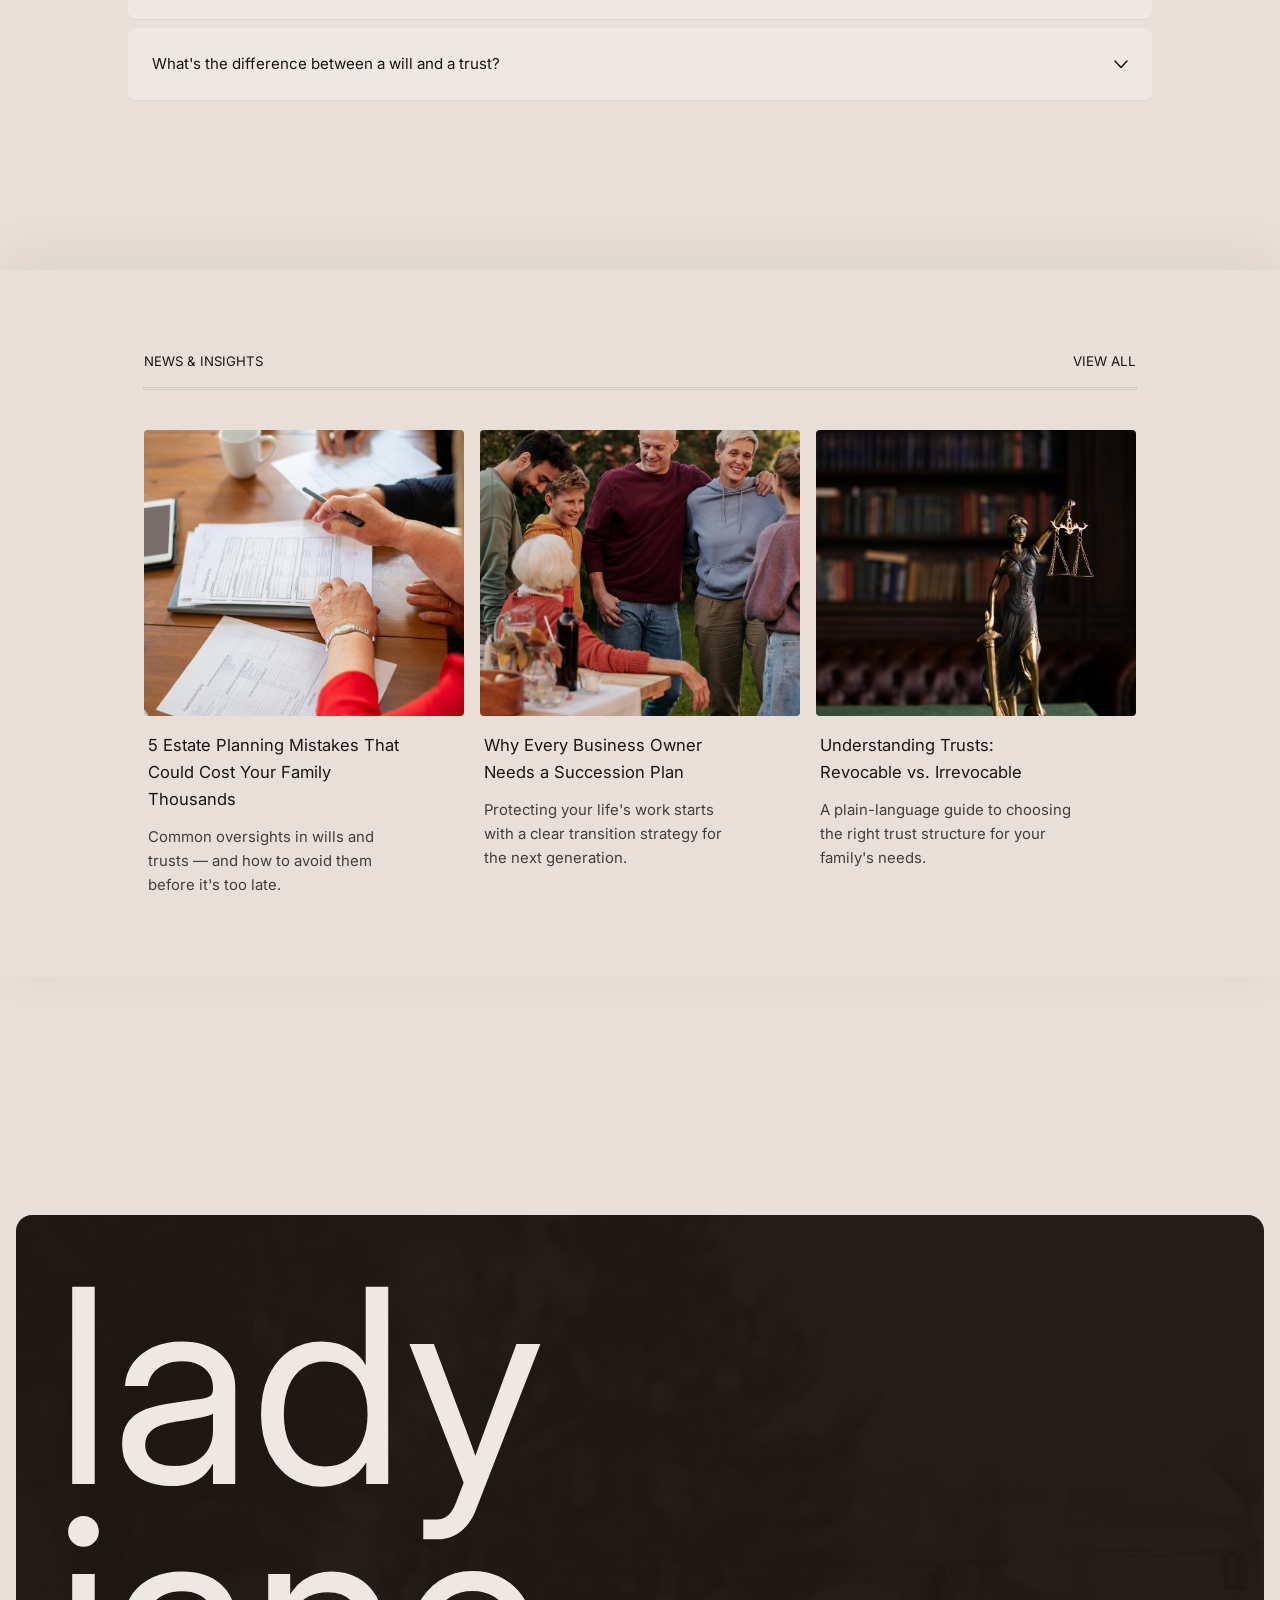
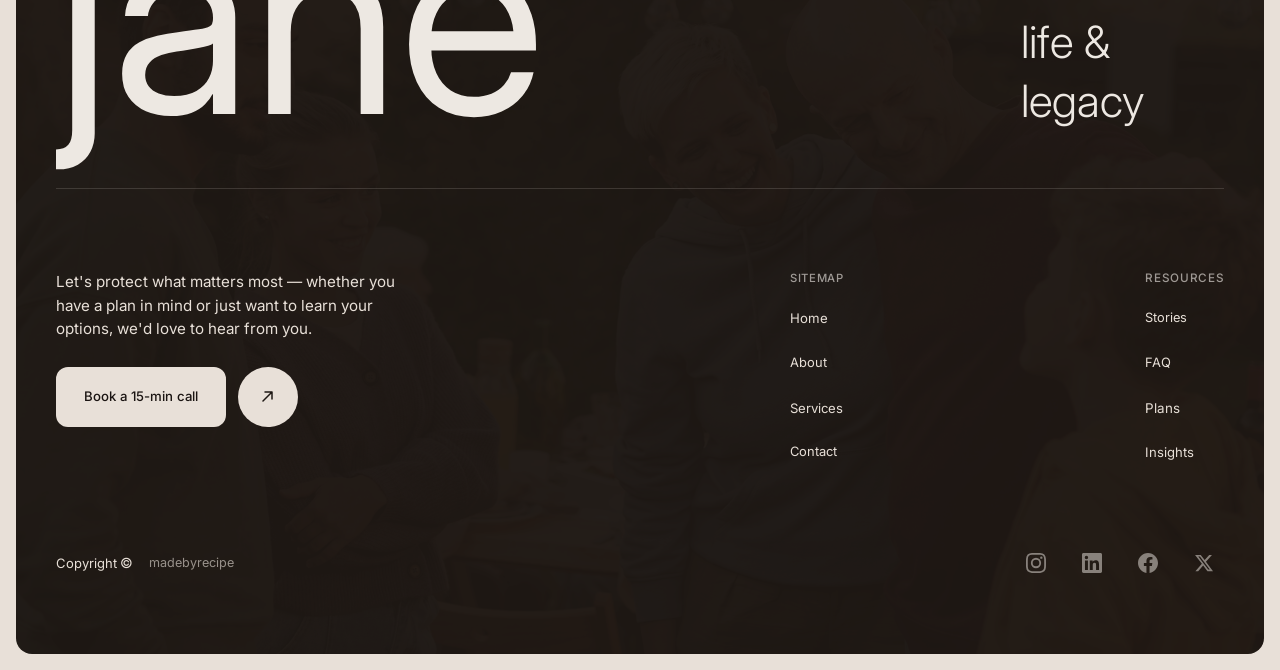
==== commit b25a566e: "Add tap/click interactivity to Trusted By cards on all pages CSS hover states now also trigger on .i" ====
--- a/about.html
+++ b/about.html
@@ -7,7 +7,7 @@
   <link rel="preconnect" href="https://fonts.googleapis.com" />
   <link rel="preconnect" href="https://fonts.gstatic.com" crossorigin />
   <link href="https://fonts.googleapis.com/css2?family=Inter:wght@300;400;500&display=swap" rel="stylesheet" />
-  <link rel="stylesheet" href="css/styles.css?v=20260303f" />
+  <link rel="stylesheet" href="css/styles.css?v=20260303g" />
 </head>
 <body data-page="about">
   <!-- ========== SITE NAV ========== -->
--- a/css/styles.css
+++ b/css/styles.css
@@ -2562,7 +2562,8 @@
   cursor: pointer;
   transition: transform 0.6s cubic-bezier(0.25, 0.46, 0.45, 0.94);
 }
-.trusted-card:hover {
+.trusted-card:hover,
+.trusted-card.is-active {
   transform: scale(1.015);
 }
 
@@ -2583,7 +2584,8 @@
   user-select: none;
   transition: transform 0.7s cubic-bezier(0.25, 0.46, 0.45, 0.94), opacity 0.5s ease;
 }
-.trusted-card:hover .card-logo {
+.trusted-card:hover .card-logo,
+.trusted-card.is-active .card-logo {
   transform: scale(0.92);
   opacity: 0.4;
 }
@@ -2602,7 +2604,8 @@
   transform: translateY(100%);
   transition: transform 0.65s cubic-bezier(0.22, 0.61, 0.36, 1);
 }
-.trusted-card:hover .card-overlay {
+.trusted-card:hover .card-overlay,
+.trusted-card.is-active .card-overlay {
   transform: translateY(0);
 }
 
@@ -2627,7 +2630,8 @@
   opacity: 0;
   transition: transform 0.5s cubic-bezier(0.22, 0.61, 0.36, 1) 0.15s, opacity 0.4s ease 0.15s;
 }
-.trusted-card:hover .card-category {
+.trusted-card:hover .card-category,
+.trusted-card.is-active .card-category {
   transform: translateY(0);
   opacity: 1;
 }
@@ -2642,7 +2646,8 @@
   opacity: 0;
   transition: transform 0.5s cubic-bezier(0.22, 0.61, 0.36, 1) 0.25s, opacity 0.4s ease 0.25s;
 }
-.trusted-card:hover .card-desc {
+.trusted-card:hover .card-desc,
+.trusted-card.is-active .card-desc {
   transform: translateY(0);
   opacity: 1;
 }
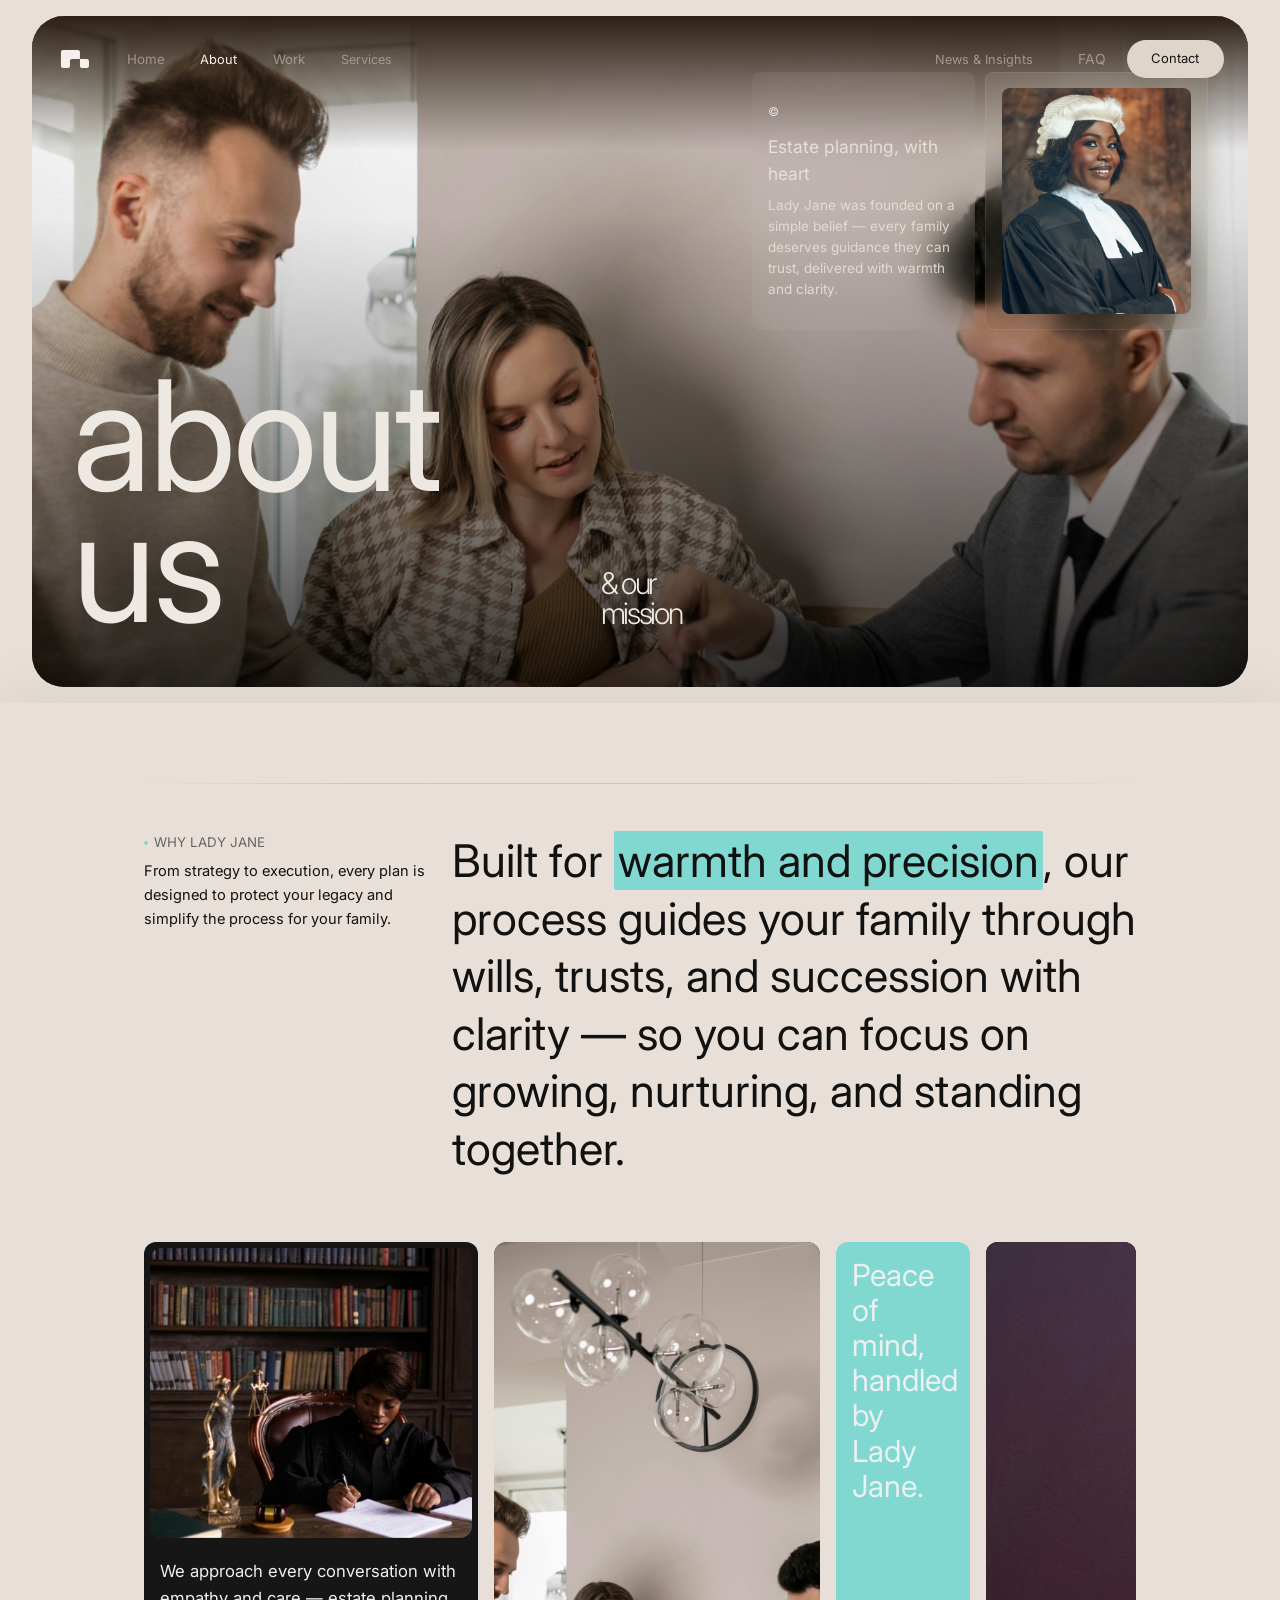
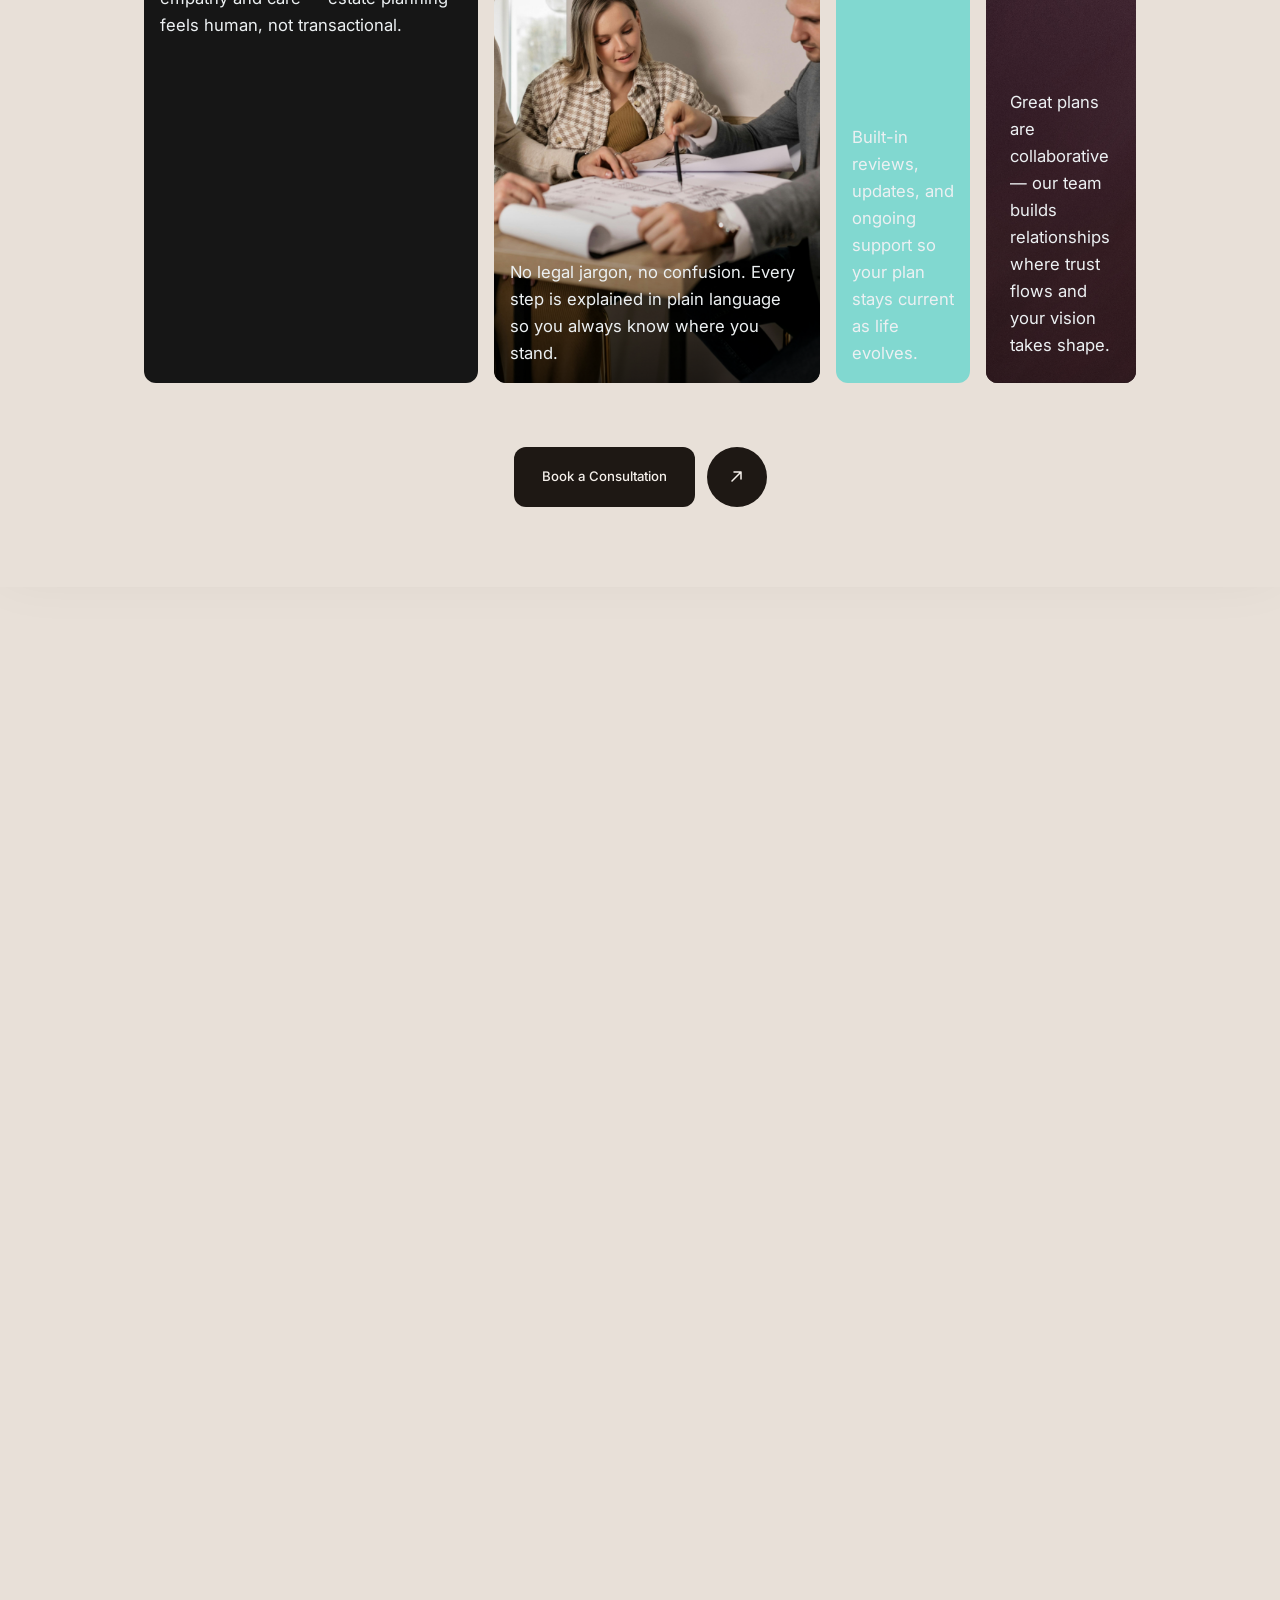
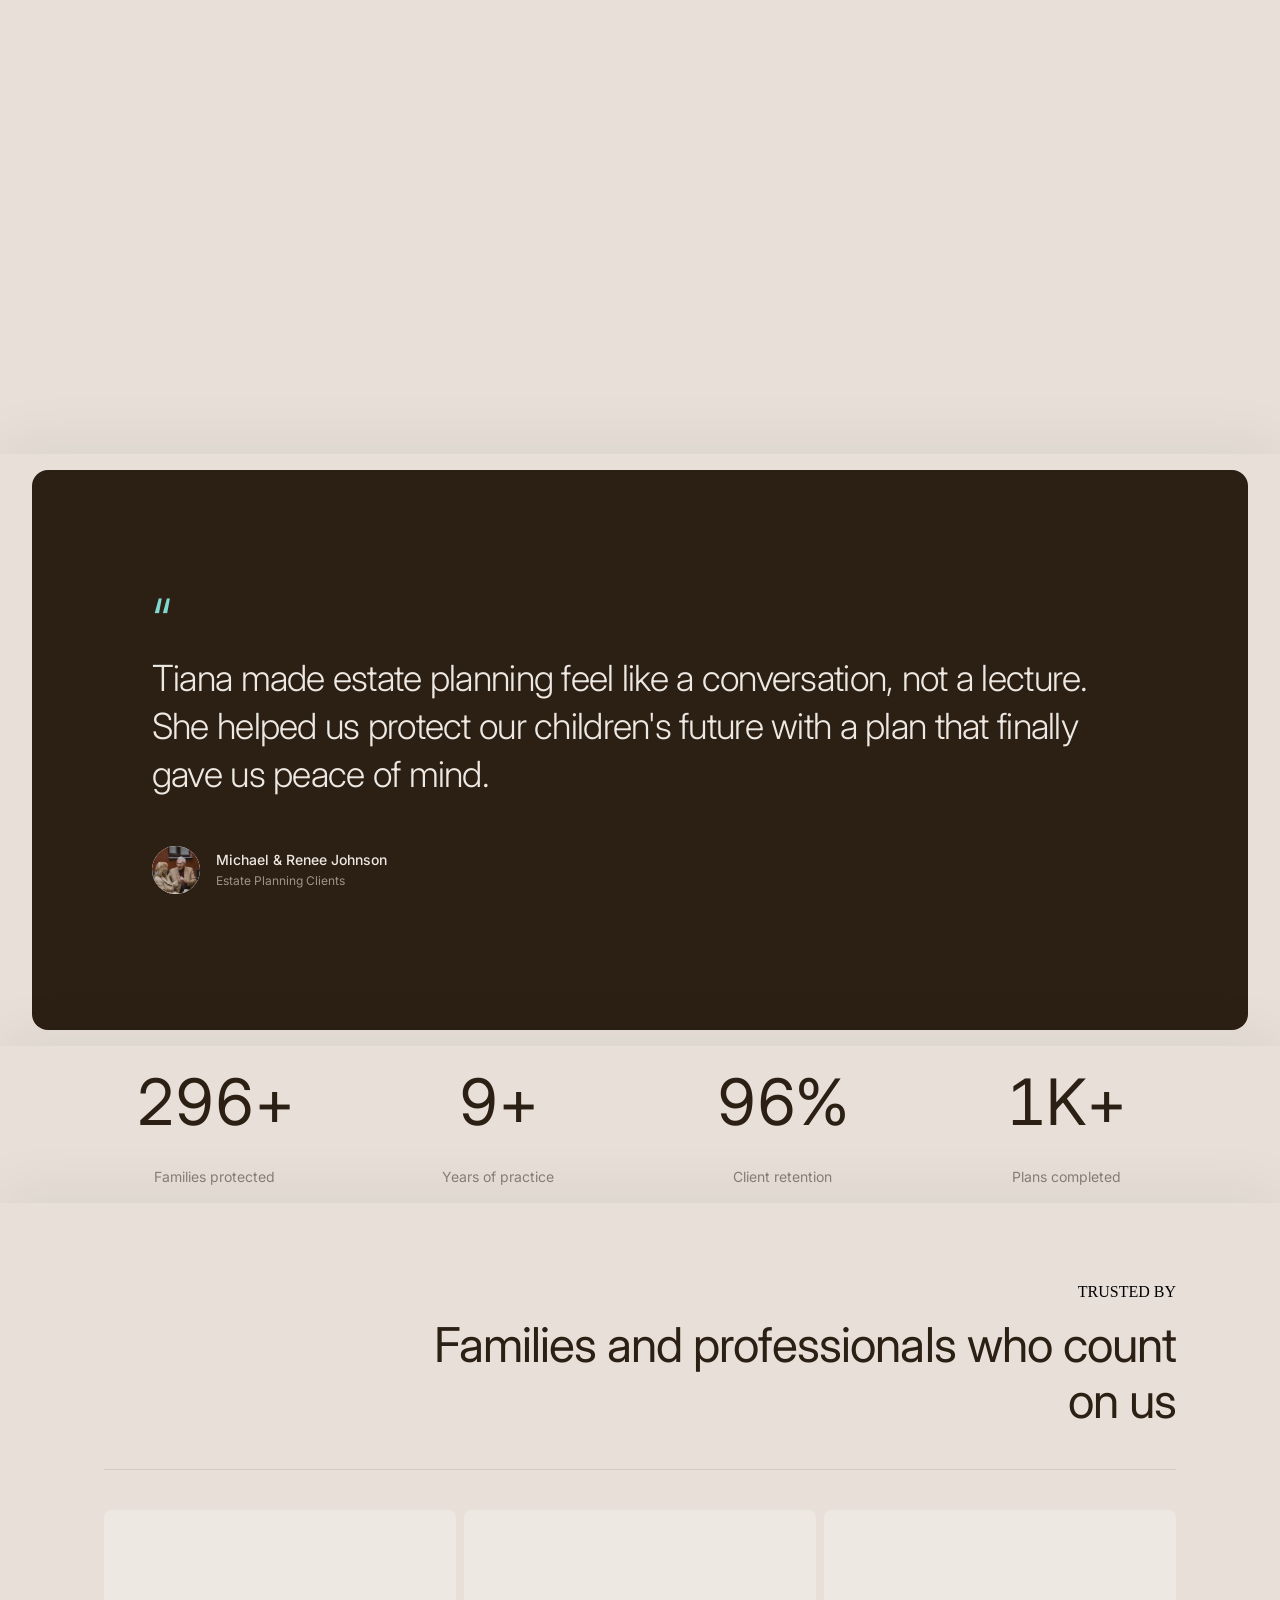
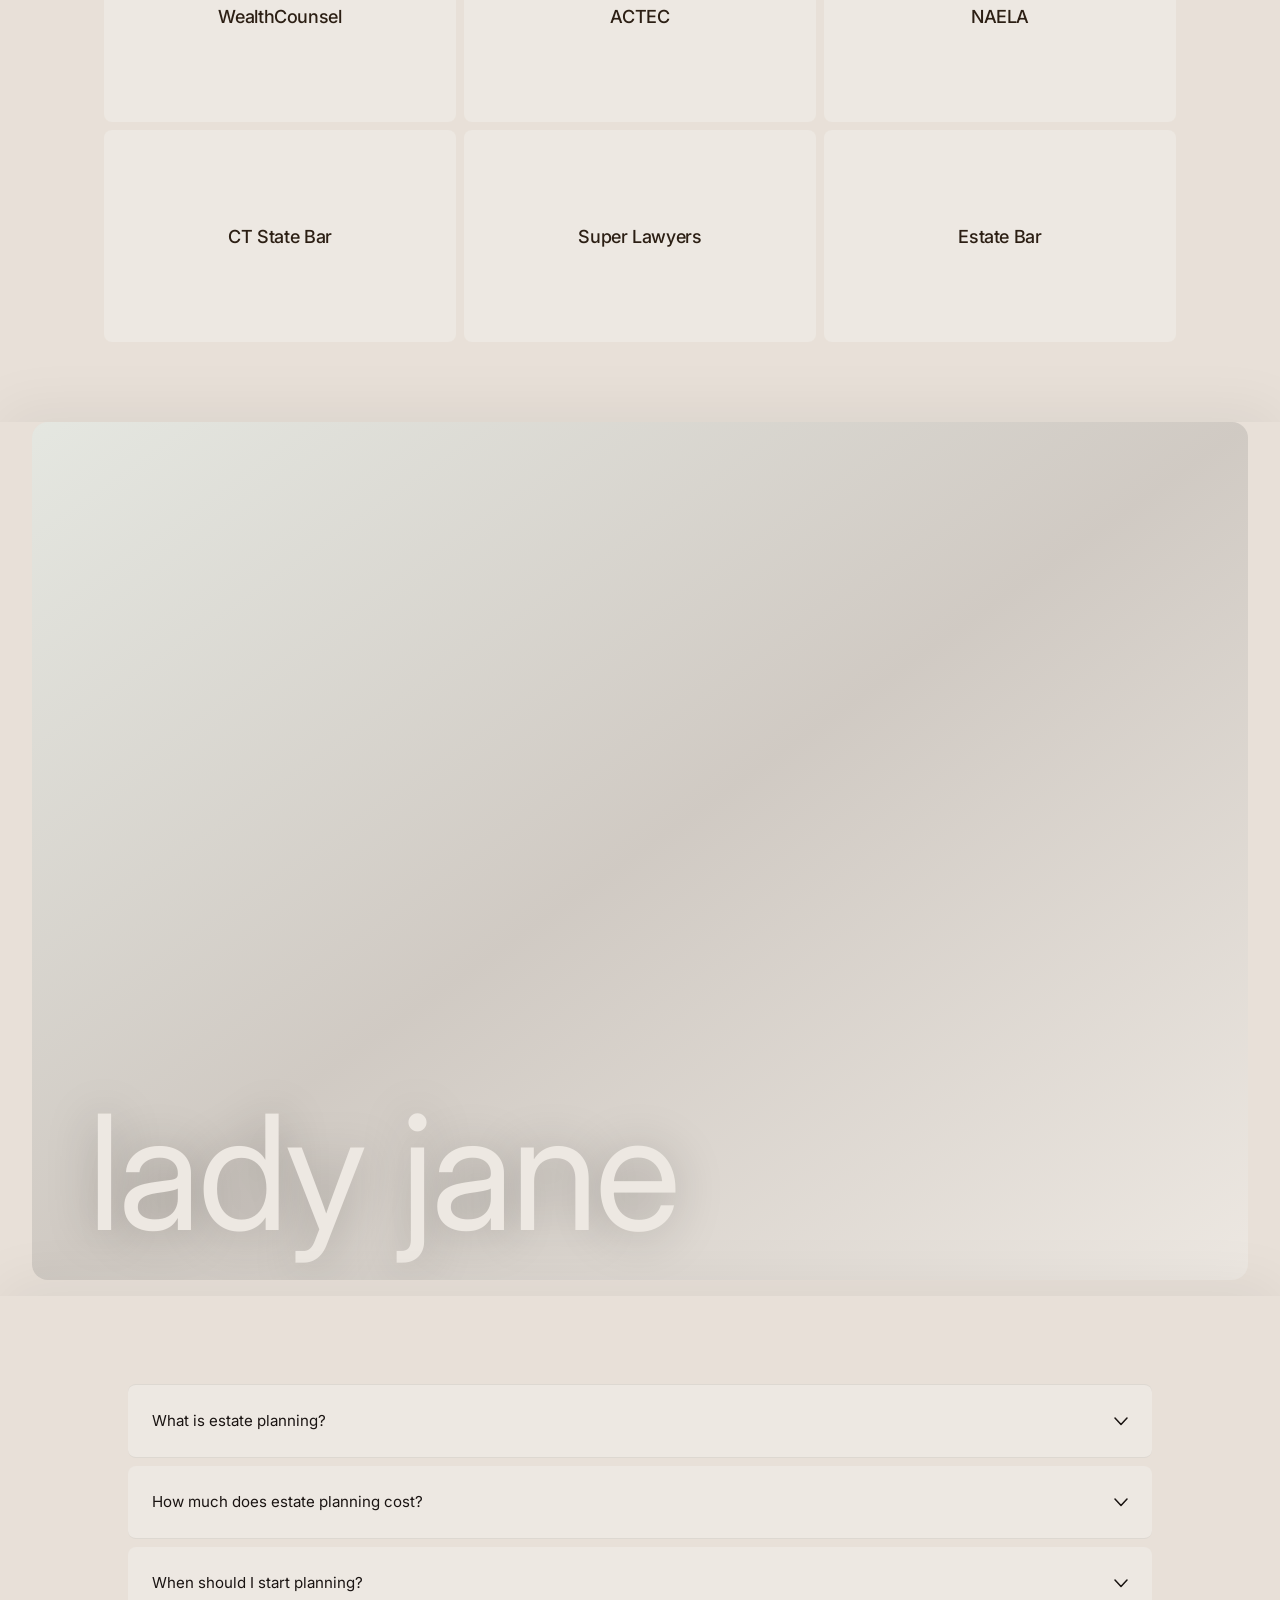
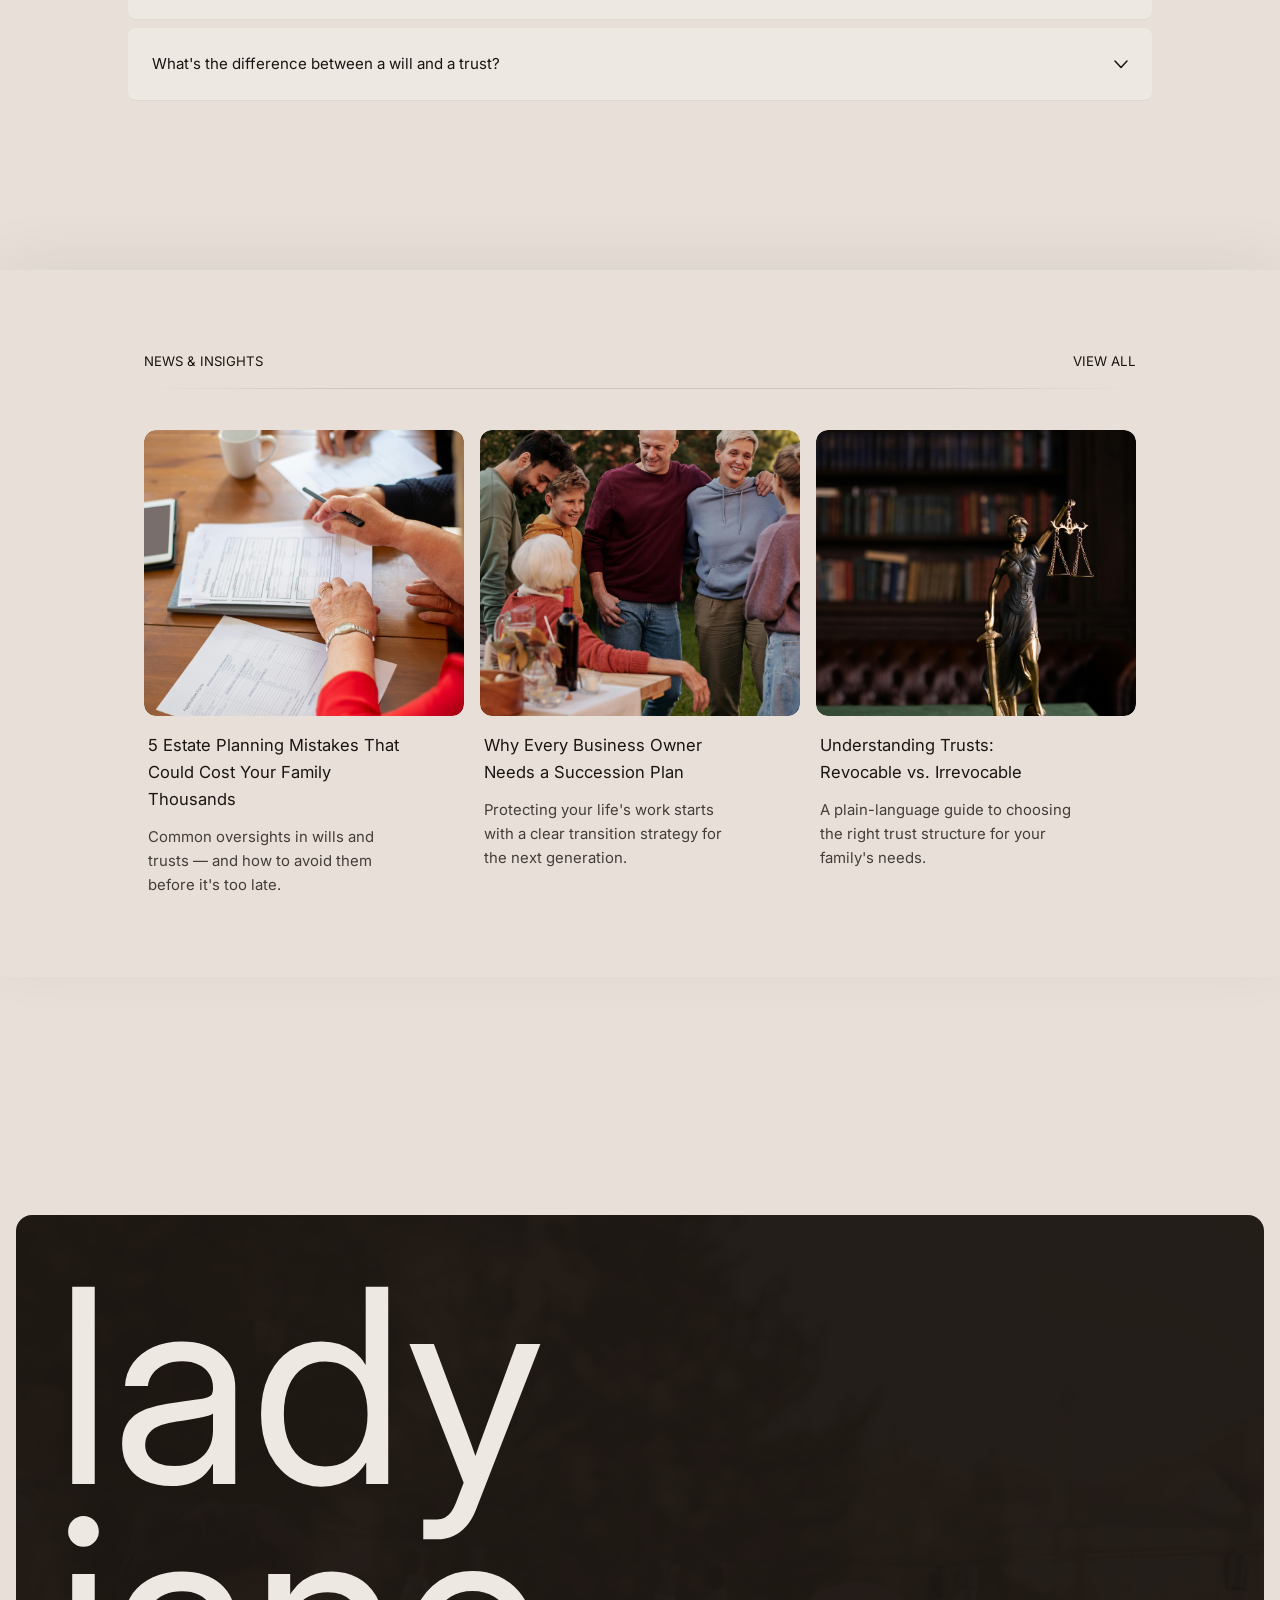
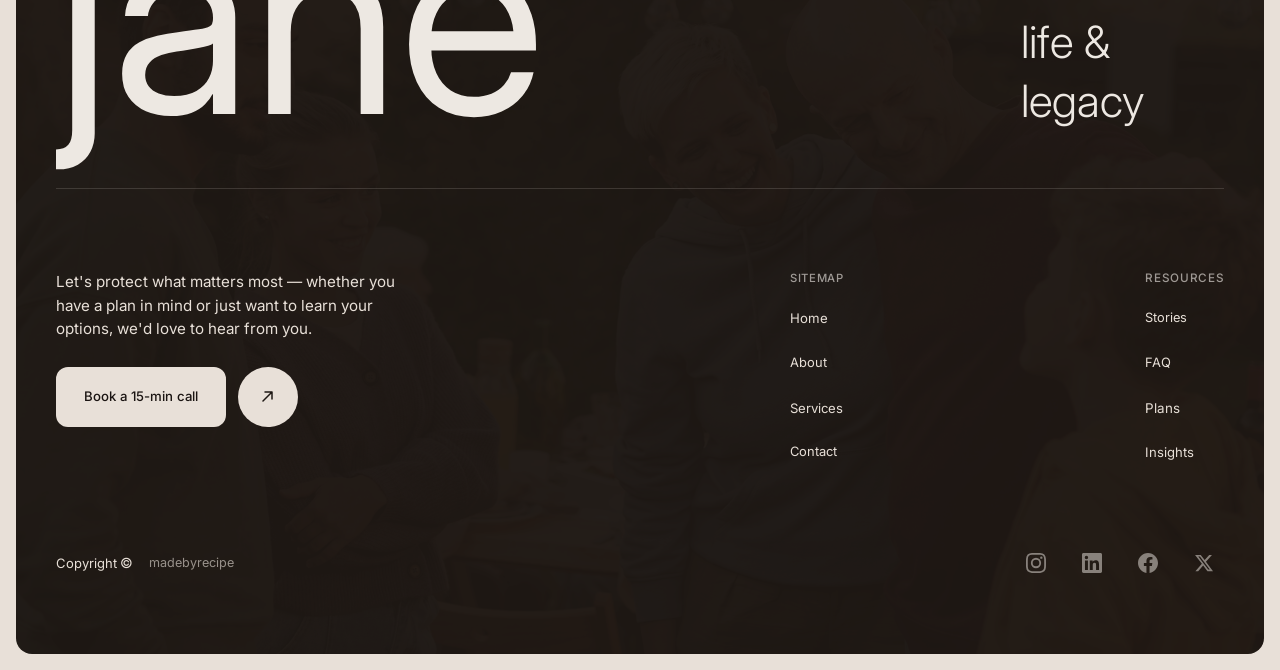
==== commit 8296b3f9: "Fix News & Insights section borders and View All link - Added semantic classes (news-inner, news-car" ====
--- a/about.html
+++ b/about.html
@@ -7,7 +7,7 @@
   <link rel="preconnect" href="https://fonts.googleapis.com" />
   <link rel="preconnect" href="https://fonts.gstatic.com" crossorigin />
   <link href="https://fonts.googleapis.com/css2?family=Inter:wght@300;400;500&display=swap" rel="stylesheet" />
-  <link rel="stylesheet" href="css/styles.css?v=20260303g" />
+  <link rel="stylesheet" href="css/styles.css?v=20260303h" />
 </head>
 <body data-page="about">
   <!-- ========== SITE NAV ========== -->
@@ -438,41 +438,41 @@
 
     <!-- ========== 11b. NEWS & INSIGHTS ========== -->
     <section class="section news" id="news" style="width: 100%; padding-left: 104px; padding-right: 104px; padding-top: 80px; padding-bottom: 80px; background: var(--color-grey-84, #D3D8DA); overflow: hidden; flex-direction: column; justify-content: center; align-items: center; display: inline-flex;">
-      <div style="width: 100%; max-width: 1520px; padding-left: 40px; padding-right: 40px; overflow: hidden; border-radius: 16px; flex-direction: column; justify-content: flex-end; align-items: flex-start; display: flex;">
-        <div style="align-self: stretch; flex-direction: column; justify-content: center; align-items: center; gap: 40px; display: flex;">
-          <div style="align-self: stretch; padding-top: 1px; padding-bottom: 1px; flex-direction: column; justify-content: flex-start; align-items: flex-start; gap: 16px; display: flex;">
-            <div style="align-self: stretch; justify-content: space-between; align-items: flex-start; display: inline-flex;">
-              <div style="color: var(--color-grey-7, #111111); font-size: 13.2px; font-family: 'Inter', sans-serif; font-weight: 400; text-transform: uppercase; line-height: 21px;">News &amp; Insights</div>
-              <a href="#" style="color: var(--color-grey-7, #111111); font-size: 13.3px; font-family: 'Inter', sans-serif; font-weight: 400; text-transform: uppercase; line-height: 21px; text-decoration: none;">View All</a>
-            </div>
-            <div style="align-self: stretch; height: 1px; opacity: 0.10; outline: 1.05px var(--color-grey-7, #111111) solid;"></div>
-          </div>
-          <div style="align-self: stretch; justify-content: center; align-items: flex-start; gap: 16px; display: inline-flex;">
-            <div style="flex: 1 1 0; flex-direction: column; justify-content: flex-start; align-items: flex-start; gap: 16px; display: inline-flex;">
-              <div style="align-self: stretch; height: 286px; position: relative; background: var(--color-grey-93, #EEEEEE); overflow: hidden; border-radius: 4px;">
-                <img style="width: 100%; height: 100%; object-fit: cover; position: absolute; left: 0; top: 0;" src="assets/images/Site media/pexels-kampus-8439749.jpg" alt="Estate planning article" />
-              </div>
-              <div style="align-self: stretch; padding-left: 4px; padding-right: 64px; flex-direction: column; justify-content: flex-start; align-items: flex-start; gap: 12px; display: flex;">
-                <div style="align-self: stretch; color: var(--color-grey-7, #111111); font-size: 16.6px; font-family: 'Inter', sans-serif; font-weight: 400; line-height: 27px;">5 Estate Planning Mistakes That Could Cost Your Family Thousands</div>
-                <div style="align-self: stretch; opacity: 0.80; color: var(--color-grey-7, #111111); font-size: 14.9px; font-family: 'Inter', sans-serif; font-weight: 400; line-height: 24px;">Common oversights in wills and trusts — and how to avoid them before it's too late.</div>
-              </div>
-            </div>
-            <div style="flex: 1 1 0; flex-direction: column; justify-content: flex-start; align-items: flex-start; gap: 16px; display: inline-flex;">
-              <div style="align-self: stretch; height: 286px; position: relative; background: var(--color-grey-93, #EEEEEE); overflow: hidden; border-radius: 4px;">
-                <img style="width: 100%; height: 100%; object-fit: cover; position: absolute; left: 0; top: 0;" src="assets/images/Site media/pexels-askar-abayev-5638617.jpg" alt="Succession plan article" />
-              </div>
-              <div style="align-self: stretch; padding-left: 4px; padding-right: 64px; flex-direction: column; justify-content: flex-start; align-items: flex-start; gap: 12px; display: flex;">
-                <div style="align-self: stretch; color: var(--color-grey-7, #111111); font-size: 16.6px; font-family: 'Inter', sans-serif; font-weight: 400; line-height: 27px;">Why Every Business Owner Needs a Succession Plan</div>
-                <div style="align-self: stretch; opacity: 0.80; color: var(--color-grey-7, #111111); font-size: 14.9px; font-family: 'Inter', sans-serif; font-weight: 400; line-height: 24px;">Protecting your life's work starts with a clear transition strategy for the next generation.</div>
-              </div>
-            </div>
-            <div style="flex: 1 1 0; flex-direction: column; justify-content: flex-start; align-items: flex-start; gap: 16px; display: inline-flex;">
-              <div style="align-self: stretch; height: 286px; position: relative; background: var(--color-grey-93, #EEEEEE); overflow: hidden; border-radius: 4px;">
-                <img style="width: 100%; height: 100%; object-fit: cover; position: absolute; left: 0; top: 0;" src="assets/images/Site media/pexels-ekaterina-bolovtsova-6077123.jpg" alt="Trusts article" />
-              </div>
-              <div style="align-self: stretch; padding-left: 4px; padding-right: 64px; flex-direction: column; justify-content: flex-start; align-items: flex-start; gap: 12px; display: flex;">
-                <div style="align-self: stretch; color: var(--color-grey-7, #111111); font-size: 16.6px; font-family: 'Inter', sans-serif; font-weight: 400; line-height: 27px;">Understanding Trusts: Revocable vs. Irrevocable</div>
-                <div style="align-self: stretch; opacity: 0.80; color: var(--color-grey-7, #111111); font-size: 14.9px; font-family: 'Inter', sans-serif; font-weight: 400; line-height: 24px;">A plain-language guide to choosing the right trust structure for your family's needs.</div>
+      <div class="news-inner" style="width: 100%; max-width: 1520px; padding-left: 40px; padding-right: 40px; overflow: hidden; border-radius: 16px; flex-direction: column; justify-content: flex-end; align-items: flex-start; display: flex;">
+        <div class="news-content" style="align-self: stretch; flex-direction: column; justify-content: center; align-items: center; gap: 40px; display: flex;">
+          <div class="news-header" style="align-self: stretch; padding-top: 1px; padding-bottom: 1px; flex-direction: column; justify-content: flex-start; align-items: flex-start; gap: 16px; display: flex;">
+            <div class="news-header-row" style="align-self: stretch; justify-content: space-between; align-items: flex-start; display: inline-flex;">
+              <div class="news-title" style="color: var(--color-grey-7, #111111); font-size: 13.2px; font-family: 'Inter', sans-serif; font-weight: 400; text-transform: uppercase; line-height: 21px;">News &amp; Insights</div>
+              <a class="news-view-all" href="blog.html" style="color: var(--color-grey-7, #111111); font-size: 13.3px; font-family: 'Inter', sans-serif; font-weight: 400; text-transform: uppercase; line-height: 21px; text-decoration: none;">View All</a>
+            </div>
+            <div class="news-divider" style="align-self: stretch; height: 1px; background: linear-gradient(90deg, rgba(17, 17, 17, 0) 0%, rgba(17, 17, 17, 0.12) 20%, rgba(17, 17, 17, 0.12) 80%, rgba(17, 17, 17, 0) 100%);"></div>
+          </div>
+          <div class="news-card-grid" style="align-self: stretch; justify-content: center; align-items: flex-start; gap: 16px; display: inline-flex;">
+            <div class="news-card" style="flex: 1 1 0; flex-direction: column; justify-content: flex-start; align-items: flex-start; gap: 16px; display: inline-flex;">
+              <div class="news-card-img" style="align-self: stretch; height: 286px; position: relative; background: var(--color-grey-93, #EEEEEE); overflow: hidden; border-radius: 12px;">
+                <img style="width: 100%; height: 100%; object-fit: cover; position: absolute; left: 0; top: 0; border-radius: 12px;" src="assets/images/Site media/pexels-kampus-8439749.jpg" alt="Estate planning article" />
+              </div>
+              <div class="news-card-text" style="align-self: stretch; padding-left: 4px; padding-right: 64px; flex-direction: column; justify-content: flex-start; align-items: flex-start; gap: 12px; display: flex;">
+                <div class="news-card-title" style="align-self: stretch; color: var(--color-grey-7, #111111); font-size: 16.6px; font-family: 'Inter', sans-serif; font-weight: 400; line-height: 27px;">5 Estate Planning Mistakes That Could Cost Your Family Thousands</div>
+                <div class="news-card-desc" style="align-self: stretch; opacity: 0.80; color: var(--color-grey-7, #111111); font-size: 14.9px; font-family: 'Inter', sans-serif; font-weight: 400; line-height: 24px;">Common oversights in wills and trusts — and how to avoid them before it's too late.</div>
+              </div>
+            </div>
+            <div class="news-card" style="flex: 1 1 0; flex-direction: column; justify-content: flex-start; align-items: flex-start; gap: 16px; display: inline-flex;">
+              <div class="news-card-img" style="align-self: stretch; height: 286px; position: relative; background: var(--color-grey-93, #EEEEEE); overflow: hidden; border-radius: 12px;">
+                <img style="width: 100%; height: 100%; object-fit: cover; position: absolute; left: 0; top: 0; border-radius: 12px;" src="assets/images/Site media/pexels-askar-abayev-5638617.jpg" alt="Succession plan article" />
+              </div>
+              <div class="news-card-text" style="align-self: stretch; padding-left: 4px; padding-right: 64px; flex-direction: column; justify-content: flex-start; align-items: flex-start; gap: 12px; display: flex;">
+                <div class="news-card-title" style="align-self: stretch; color: var(--color-grey-7, #111111); font-size: 16.6px; font-family: 'Inter', sans-serif; font-weight: 400; line-height: 27px;">Why Every Business Owner Needs a Succession Plan</div>
+                <div class="news-card-desc" style="align-self: stretch; opacity: 0.80; color: var(--color-grey-7, #111111); font-size: 14.9px; font-family: 'Inter', sans-serif; font-weight: 400; line-height: 24px;">Protecting your life's work starts with a clear transition strategy for the next generation.</div>
+              </div>
+            </div>
+            <div class="news-card" style="flex: 1 1 0; flex-direction: column; justify-content: flex-start; align-items: flex-start; gap: 16px; display: inline-flex;">
+              <div class="news-card-img" style="align-self: stretch; height: 286px; position: relative; background: var(--color-grey-93, #EEEEEE); overflow: hidden; border-radius: 12px;">
+                <img style="width: 100%; height: 100%; object-fit: cover; position: absolute; left: 0; top: 0; border-radius: 12px;" src="assets/images/Site media/pexels-ekaterina-bolovtsova-6077123.jpg" alt="Trusts article" />
+              </div>
+              <div class="news-card-text" style="align-self: stretch; padding-left: 4px; padding-right: 64px; flex-direction: column; justify-content: flex-start; align-items: flex-start; gap: 12px; display: flex;">
+                <div class="news-card-title" style="align-self: stretch; color: var(--color-grey-7, #111111); font-size: 16.6px; font-family: 'Inter', sans-serif; font-weight: 400; line-height: 27px;">Understanding Trusts: Revocable vs. Irrevocable</div>
+                <div class="news-card-desc" style="align-self: stretch; opacity: 0.80; color: var(--color-grey-7, #111111); font-size: 14.9px; font-family: 'Inter', sans-serif; font-weight: 400; line-height: 24px;">A plain-language guide to choosing the right trust structure for your family's needs.</div>
               </div>
             </div>
           </div>
--- a/css/styles.css
+++ b/css/styles.css
@@ -2508,6 +2508,20 @@
   font-family: 'Inter', sans-serif;
   font-weight: 400; font-size: 14px; line-height: 21px;
   color: #2C1F14; opacity: 0.5;
+}
+
+/* News card image — override Figma 4px inline radius */
+.news-card-img {
+  border-radius: 12px !important;
+}
+.news-card-img img {
+  border-radius: 12px !important;
+}
+/* News divider — gradient fade instead of thin outline */
+.news-divider {
+  height: 1px !important;
+  opacity: 1 !important;
+  outline: none !important;
 }
 
 /* ========== 25. TRUSTED BY / LOGO CARDS (grid + hover overlay) ========== */
@@ -4651,23 +4665,28 @@
     padding-top: 48px !important;
     padding-bottom: 48px !important;
   }
-  .news[style*="padding-left: 104px"] > div {
+  .news[style*="padding-left: 104px"] > div,
+  .news[style*="padding-left: 104px"] .news-inner {
     padding-left: 24px !important;
     padding-right: 24px !important;
   }
-  /* News cards — stack vertically */
+  /* News cards — stack vertically (class + attribute fallback) */
+  .news .news-card-grid,
   .news div[style*="gap: 16px"][style*="inline-flex"] {
     flex-direction: column !important;
     width: 100% !important;
   }
+  .news .news-card,
   .news div[style*="flex: 1 1 0"] {
     flex: none !important;
     width: 100% !important;
   }
+  .news .news-card-img,
   .news div[style*="height: 286px"] {
     height: auto !important;
     aspect-ratio: 16/9;
   }
+  .news .news-card-text,
   .news div[style*="padding-right: 64px"] {
     padding-right: 4px !important;
   }
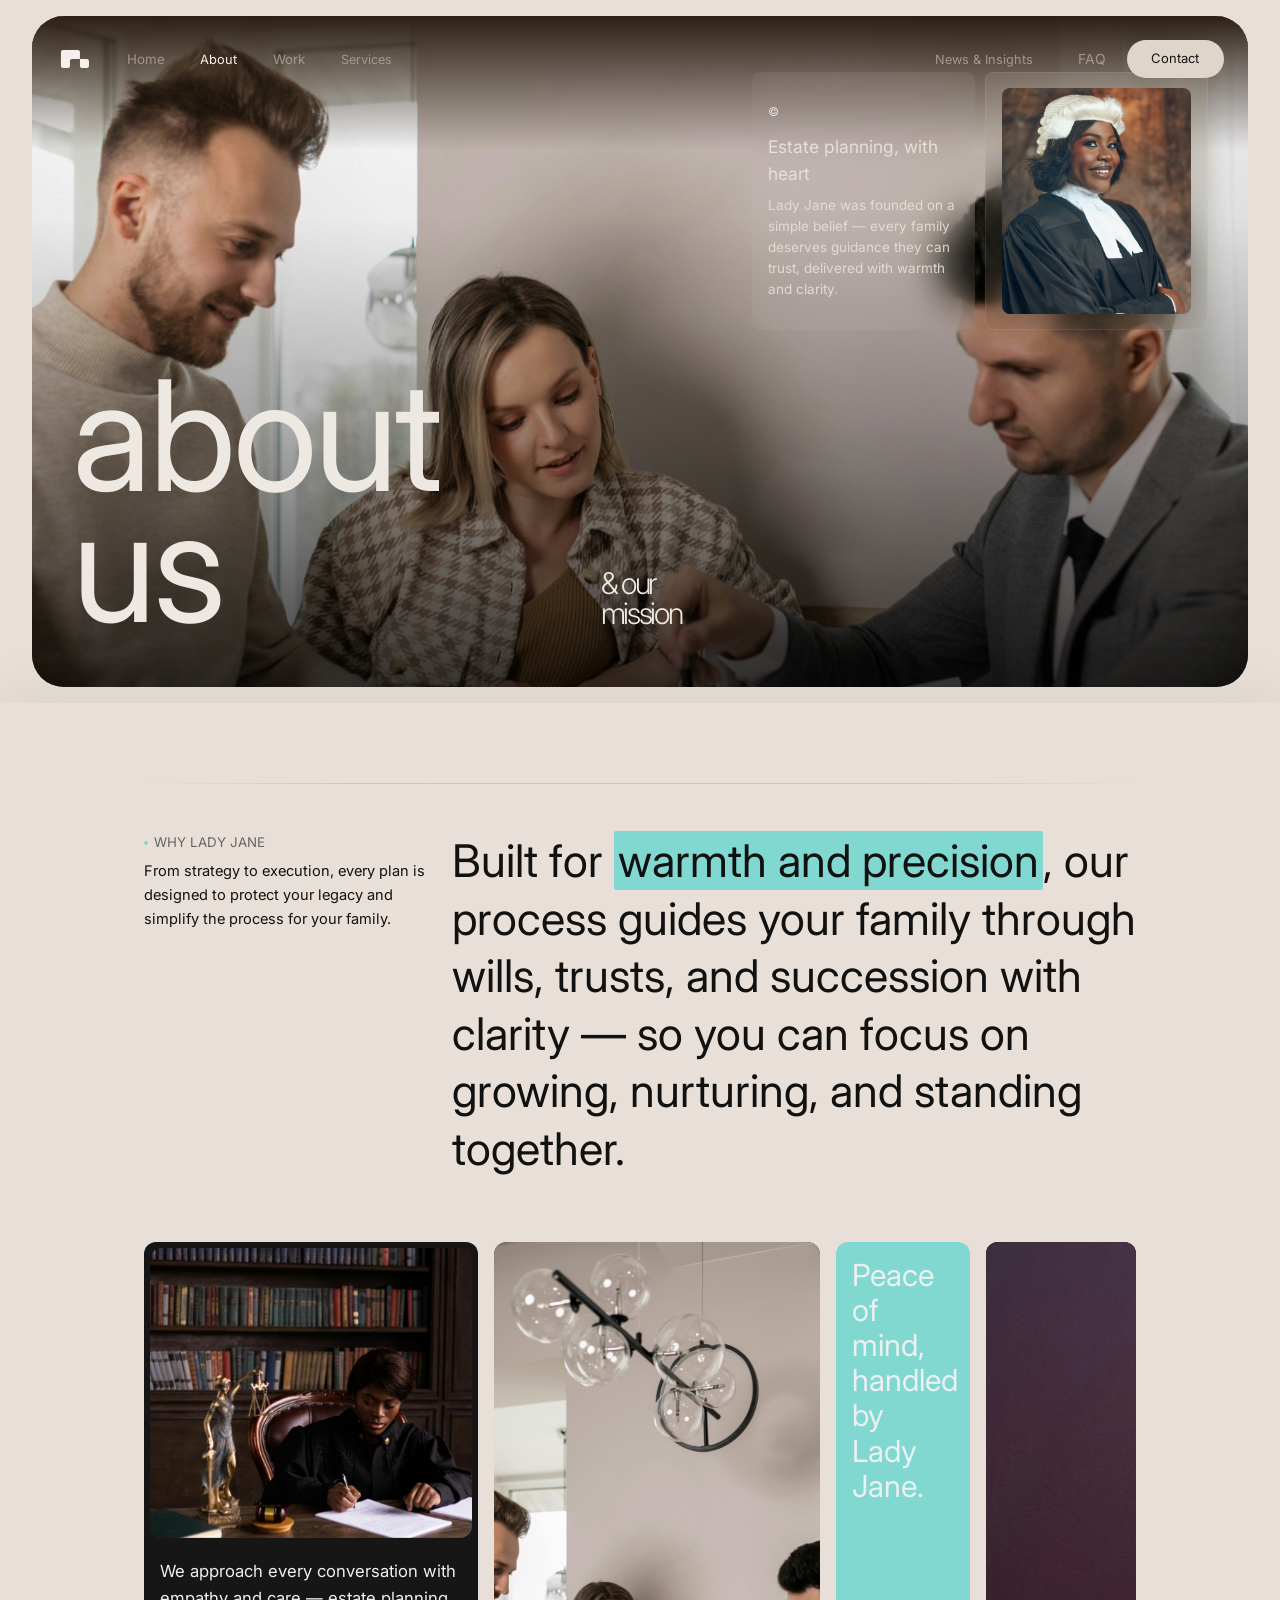
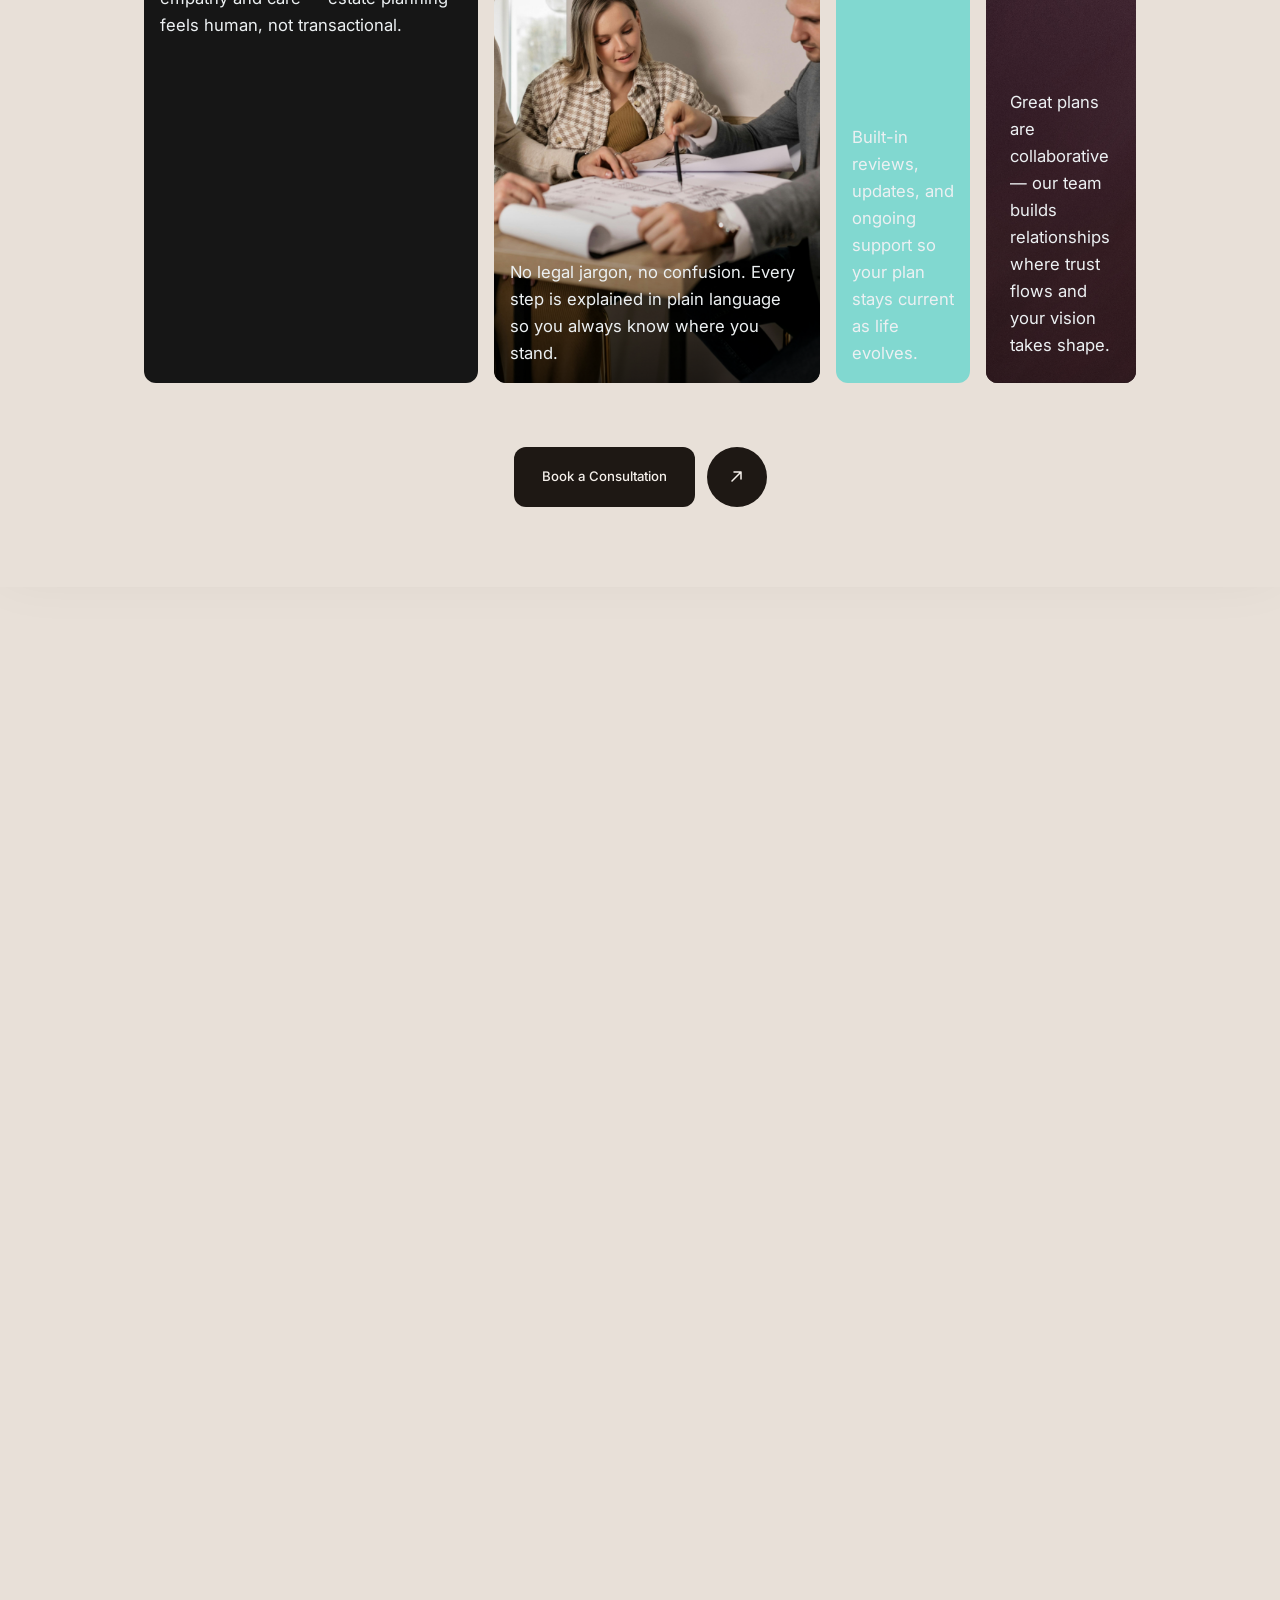
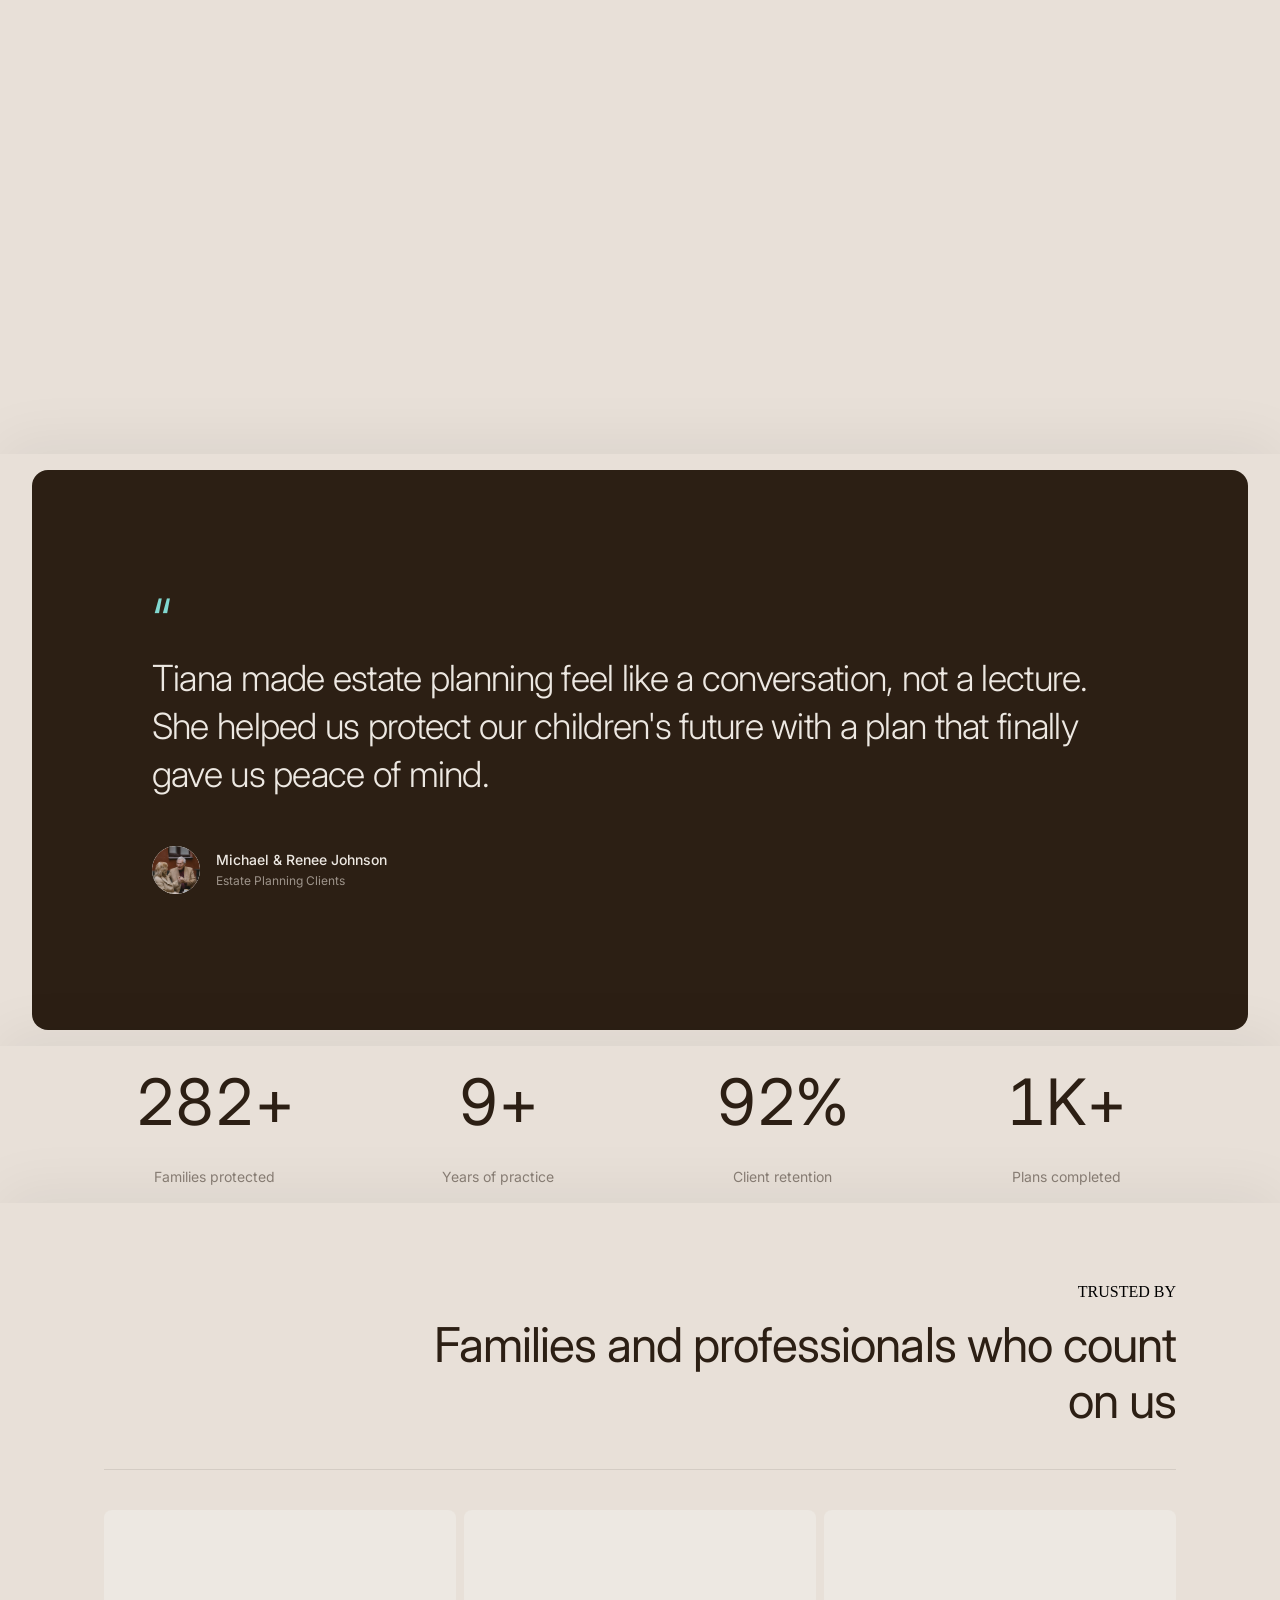
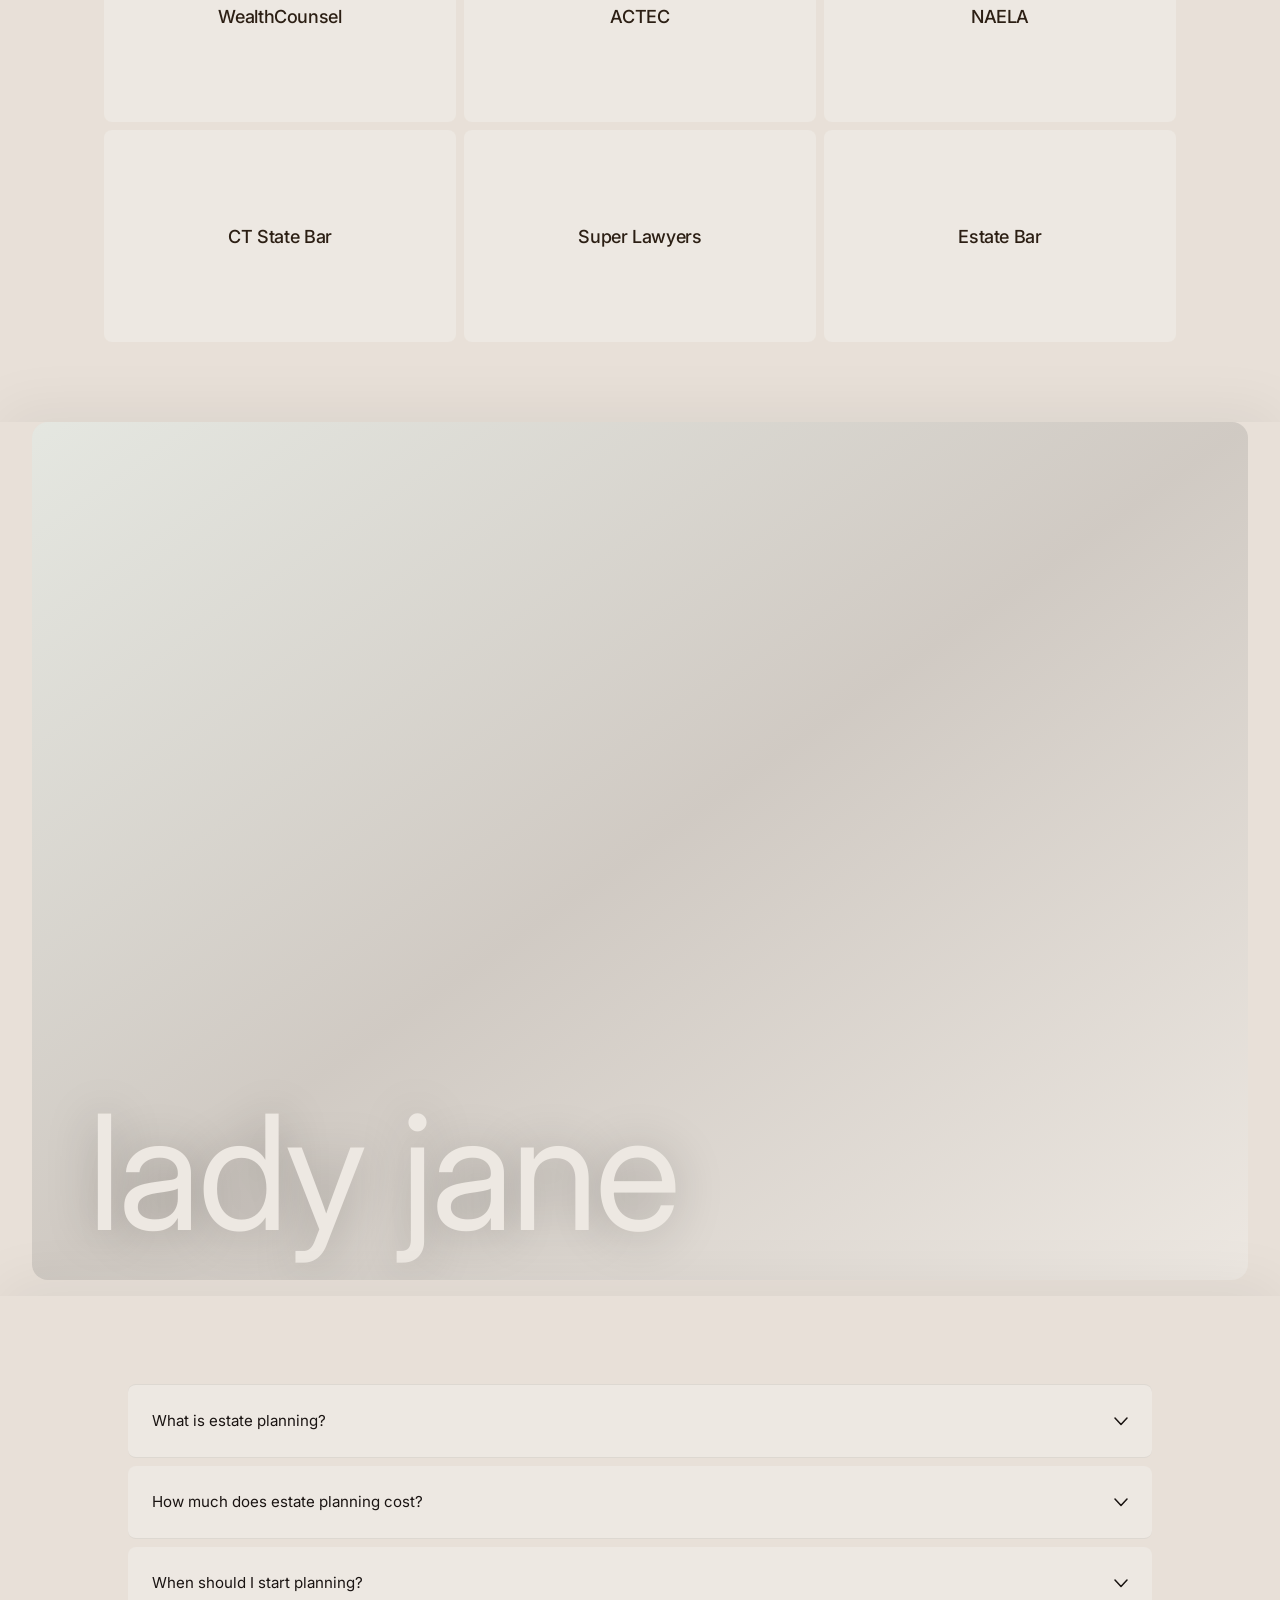
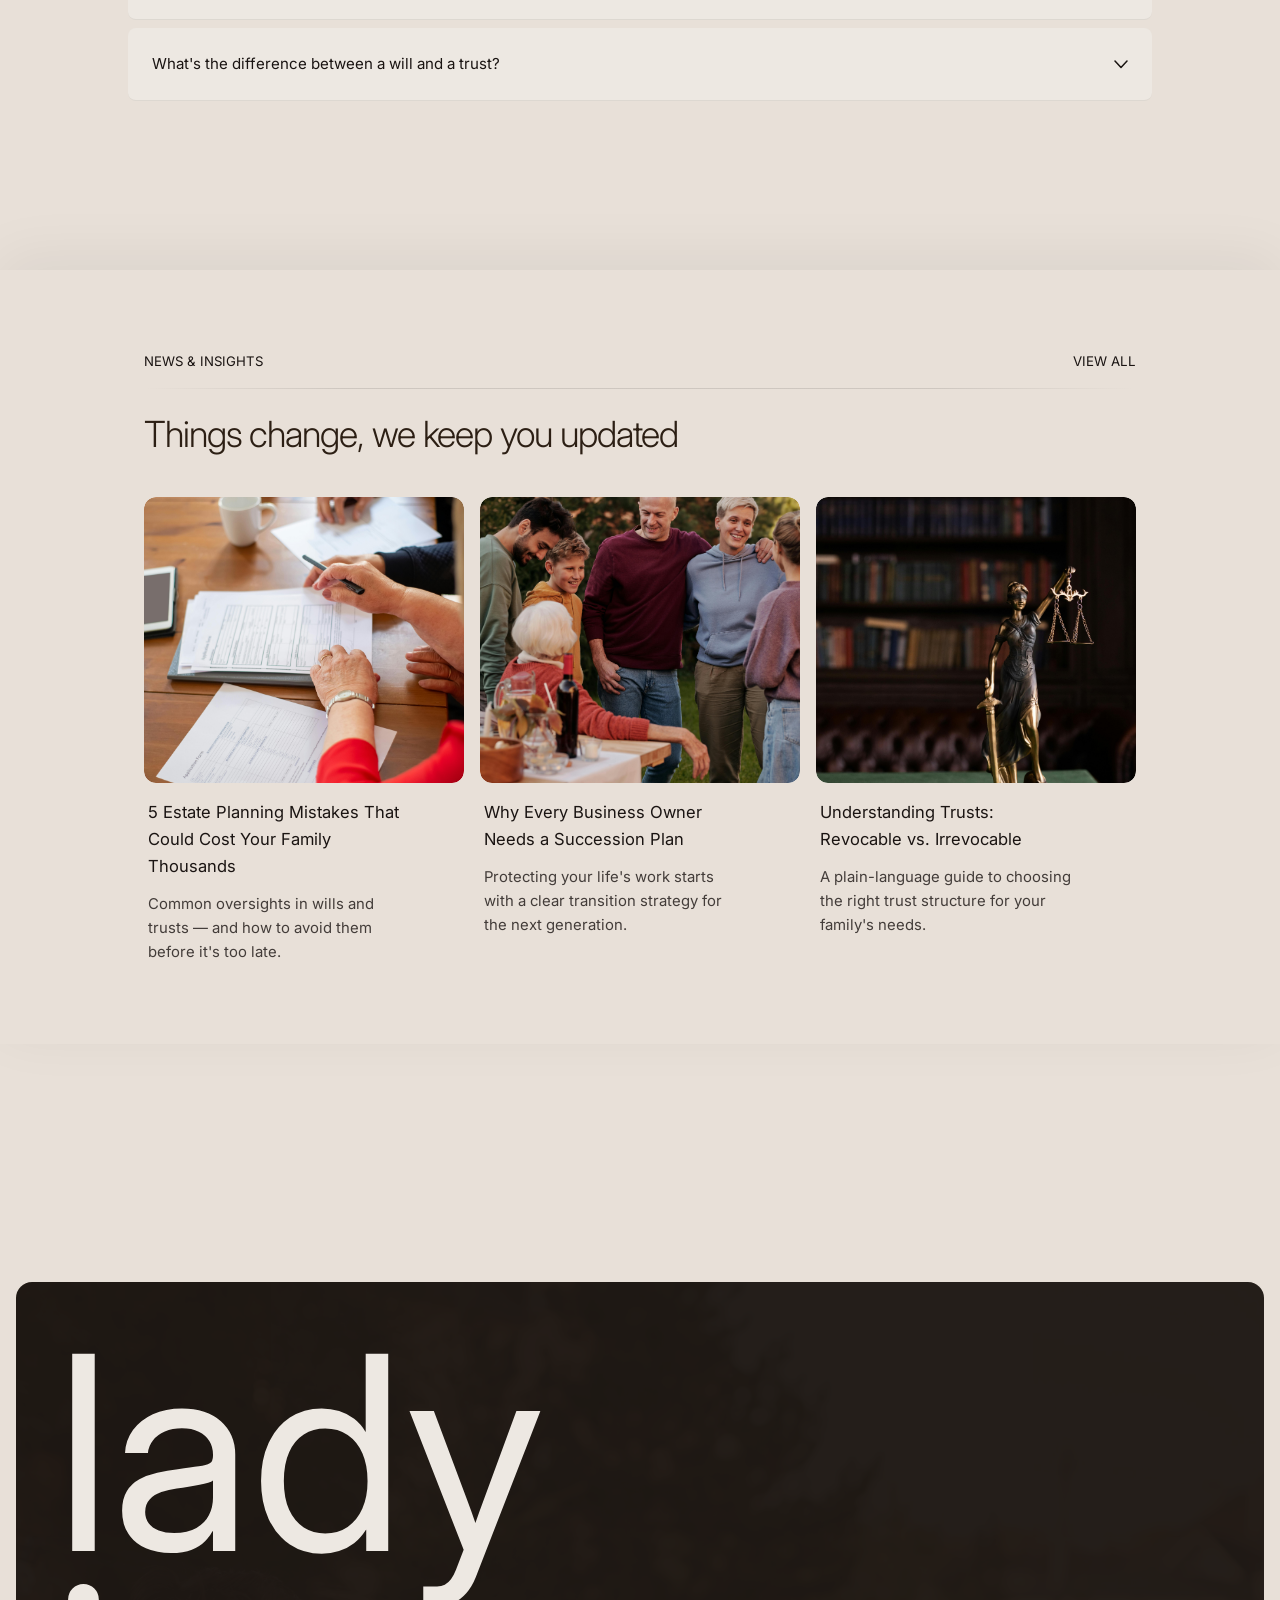
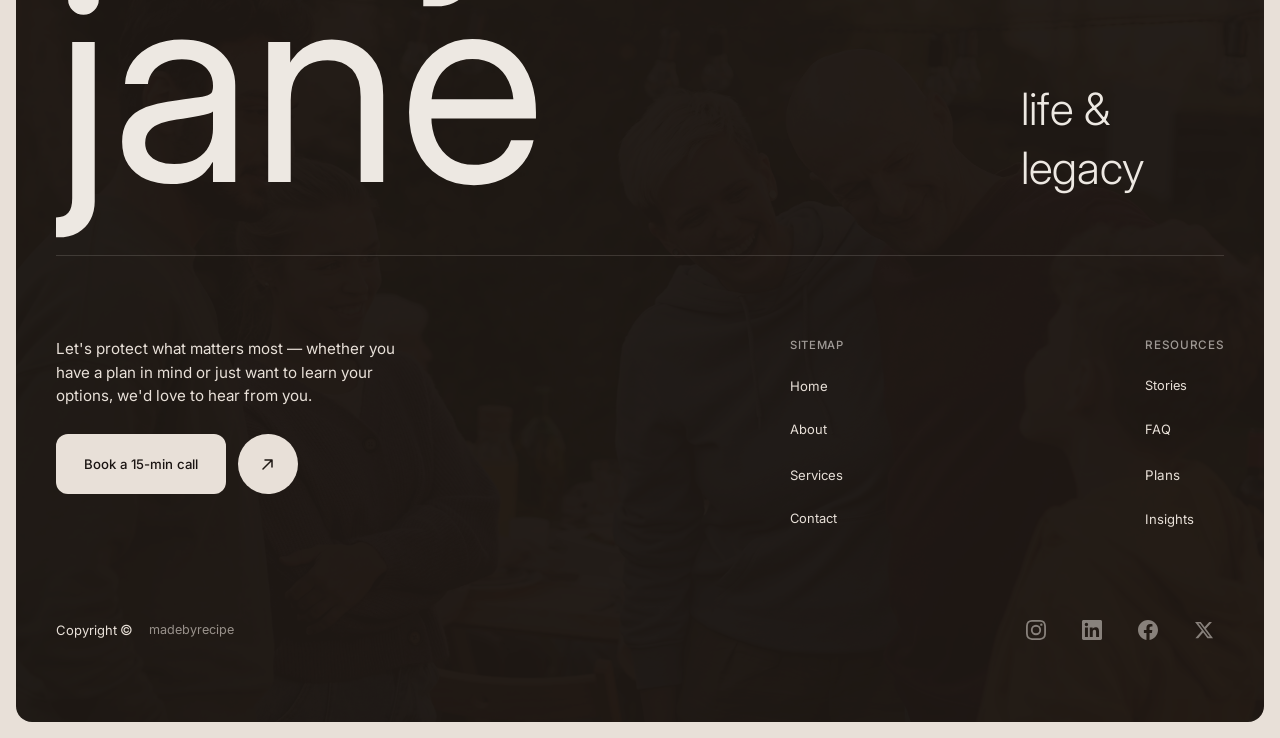
==== commit ef75a500: "Add subtitle to News & Insights section on about page "Things change, we keep you updated" — styled " ====
--- a/about.html
+++ b/about.html
@@ -7,7 +7,7 @@
   <link rel="preconnect" href="https://fonts.googleapis.com" />
   <link rel="preconnect" href="https://fonts.gstatic.com" crossorigin />
   <link href="https://fonts.googleapis.com/css2?family=Inter:wght@300;400;500&display=swap" rel="stylesheet" />
-  <link rel="stylesheet" href="css/styles.css?v=20260303h" />
+  <link rel="stylesheet" href="css/styles.css?v=20260303i" />
 </head>
 <body data-page="about">
   <!-- ========== SITE NAV ========== -->
@@ -446,6 +446,7 @@
               <a class="news-view-all" href="blog.html" style="color: var(--color-grey-7, #111111); font-size: 13.3px; font-family: 'Inter', sans-serif; font-weight: 400; text-transform: uppercase; line-height: 21px; text-decoration: none;">View All</a>
             </div>
             <div class="news-divider" style="align-self: stretch; height: 1px; background: linear-gradient(90deg, rgba(17, 17, 17, 0) 0%, rgba(17, 17, 17, 0.12) 20%, rgba(17, 17, 17, 0.12) 80%, rgba(17, 17, 17, 0) 100%);"></div>
+            <h2 class="news-subtitle">Things change, we keep you updated</h2>
           </div>
           <div class="news-card-grid" style="align-self: stretch; justify-content: center; align-items: flex-start; gap: 16px; display: inline-flex;">
             <div class="news-card" style="flex: 1 1 0; flex-direction: column; justify-content: flex-start; align-items: flex-start; gap: 16px; display: inline-flex;">
--- a/css/styles.css
+++ b/css/styles.css
@@ -2517,6 +2517,17 @@
 .news-card-img img {
   border-radius: 12px !important;
 }
+/* News subtitle */
+.news-subtitle {
+  font-family: 'Inter', sans-serif;
+  font-weight: 300;
+  font-size: 36px;
+  line-height: 1.2;
+  letter-spacing: -0.03em;
+  color: #2C1F14;
+  margin: 8px 0 0;
+}
+
 /* News divider — gradient fade instead of thin outline */
 .news-divider {
   height: 1px !important;
@@ -3756,6 +3767,11 @@
   }
   .faq .faq-item {
     padding: 20px 16px !important;
+  }
+
+  .news-subtitle {
+    font-size: 24px;
+    line-height: 1.25;
   }
 
   /* --- News section (class-based on blog page) --- */
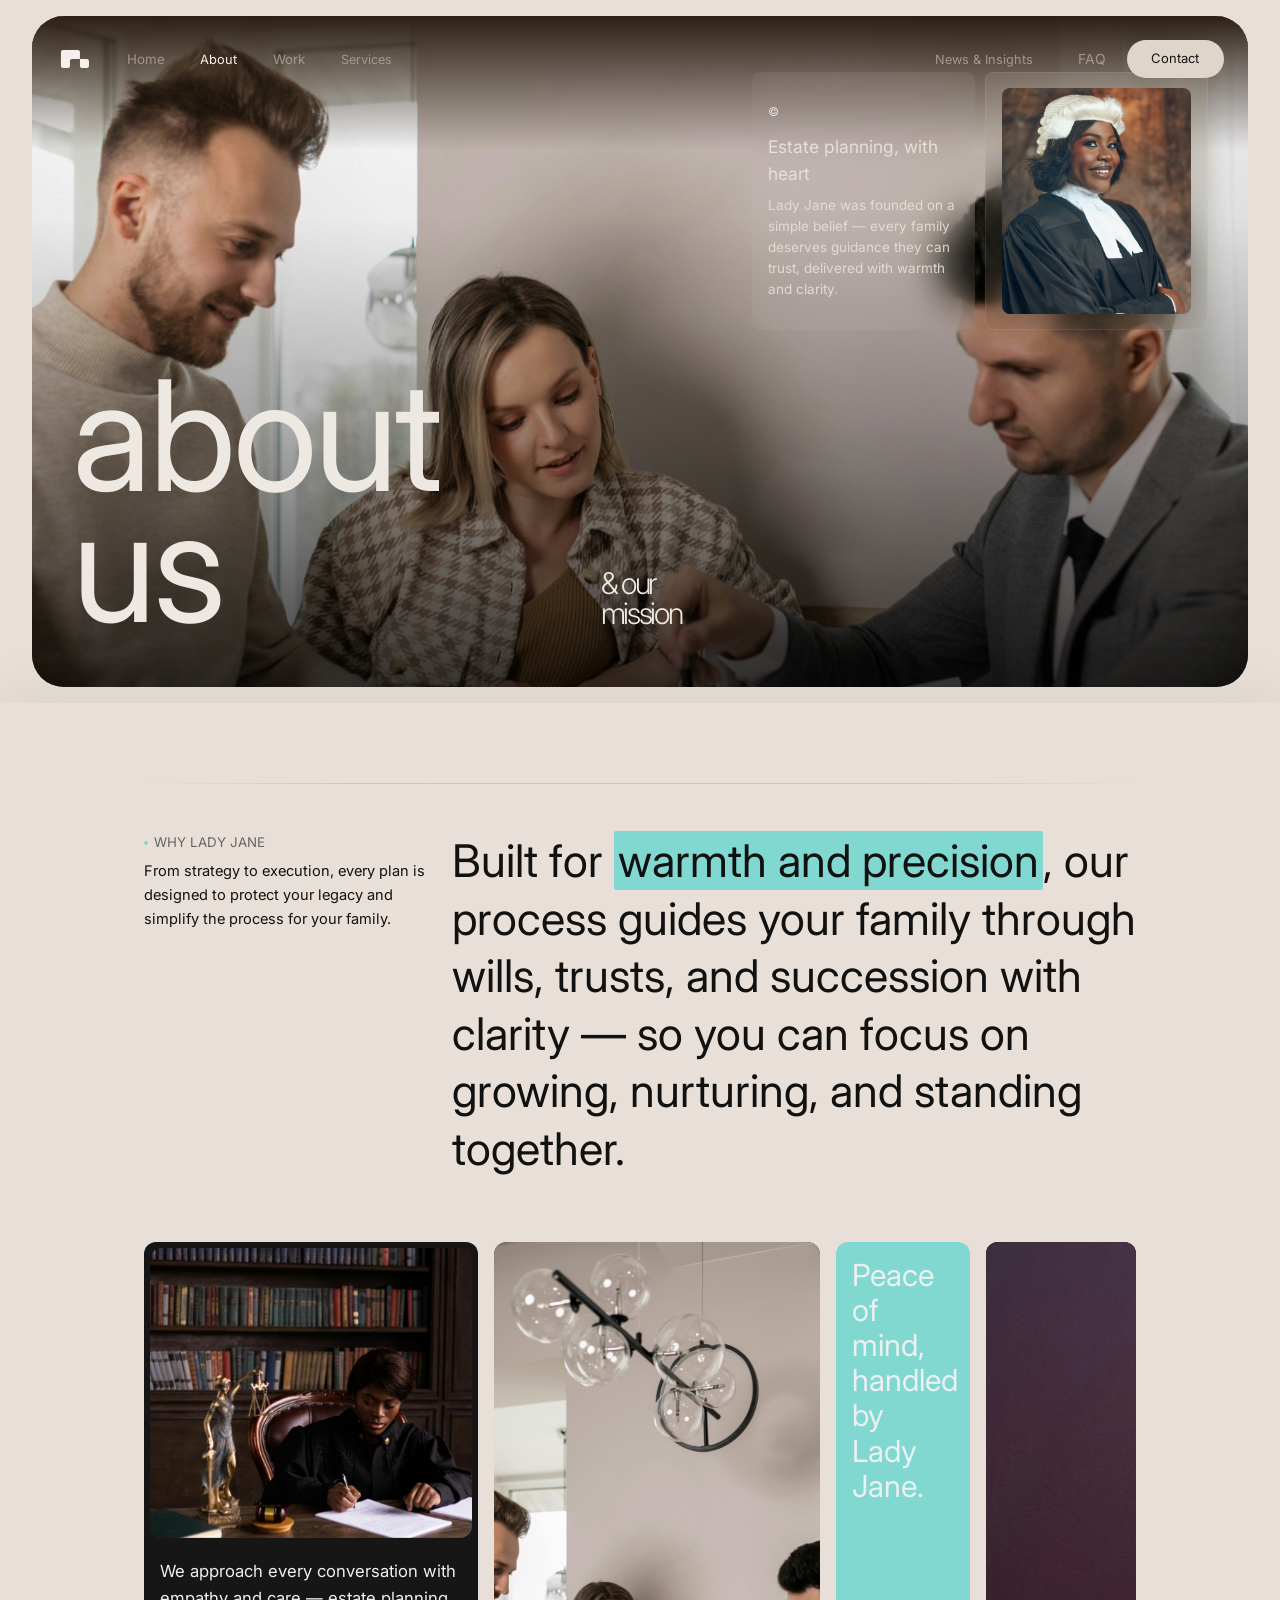
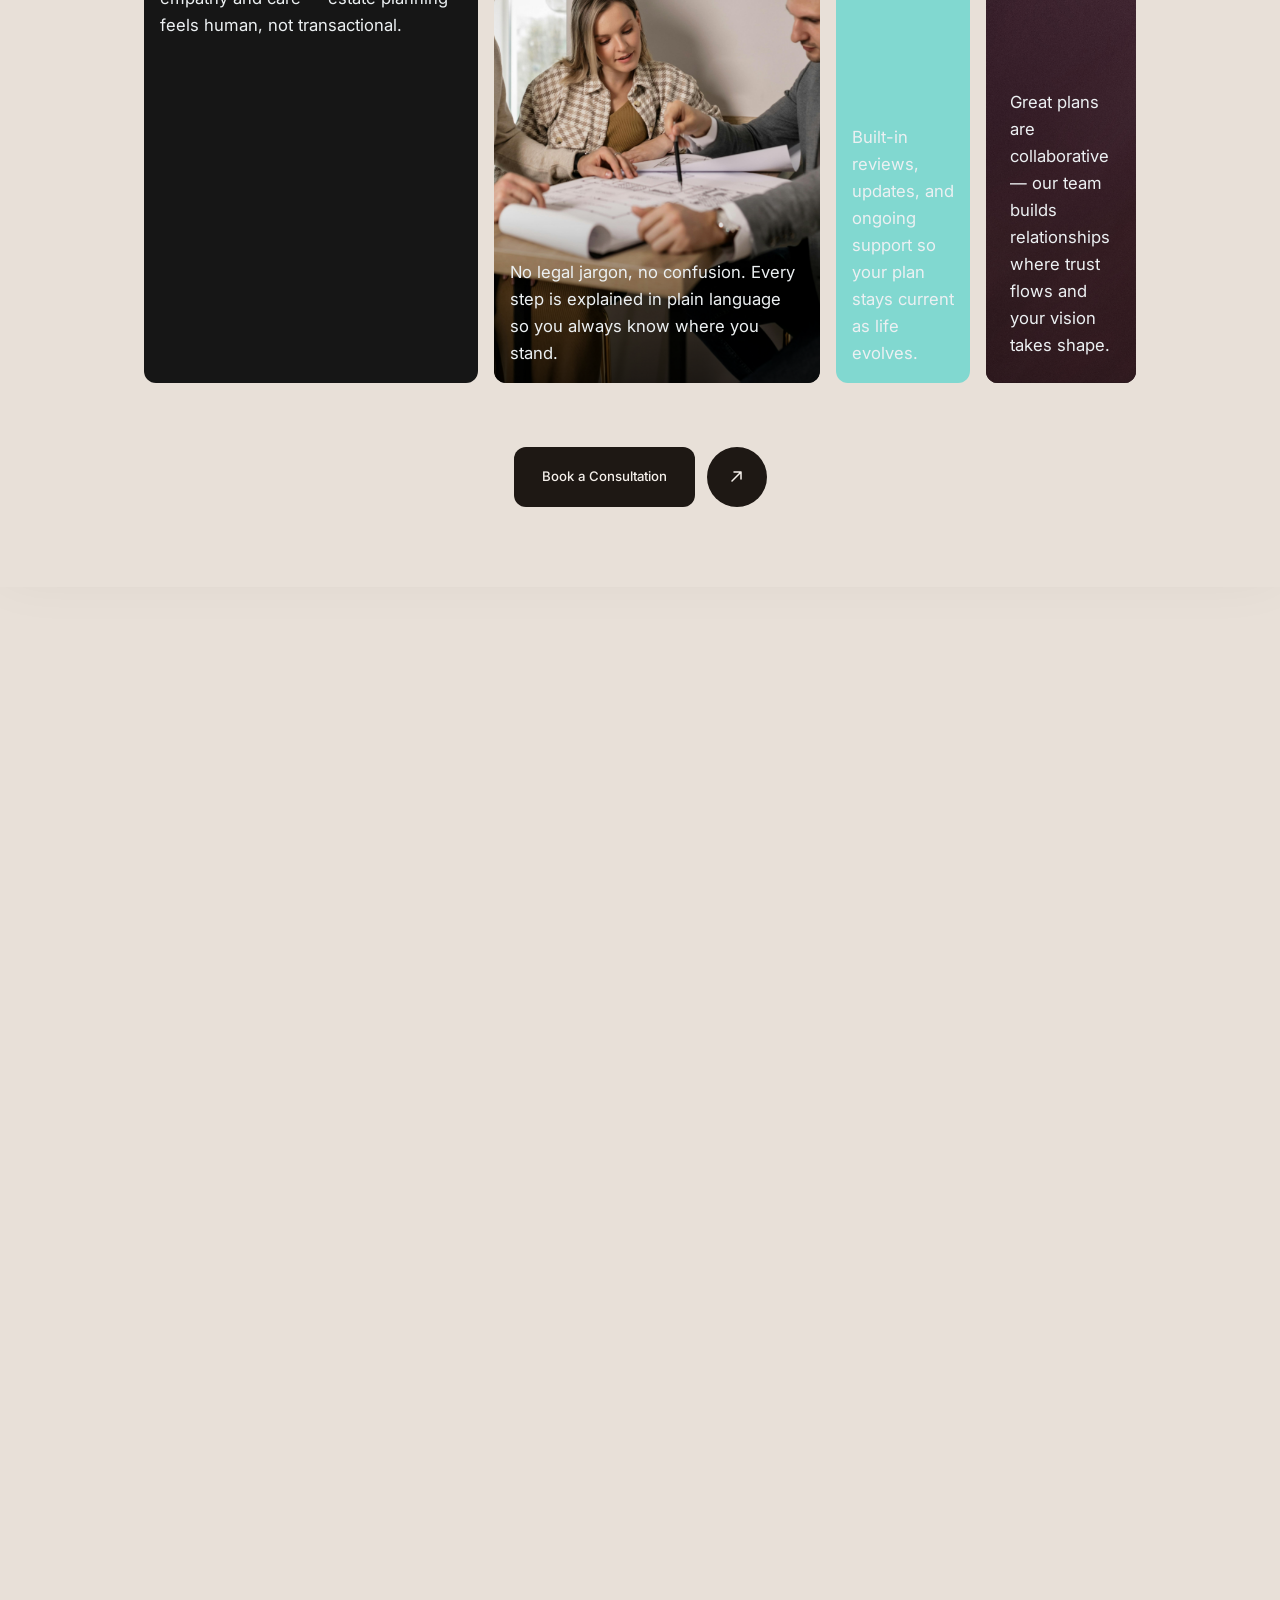
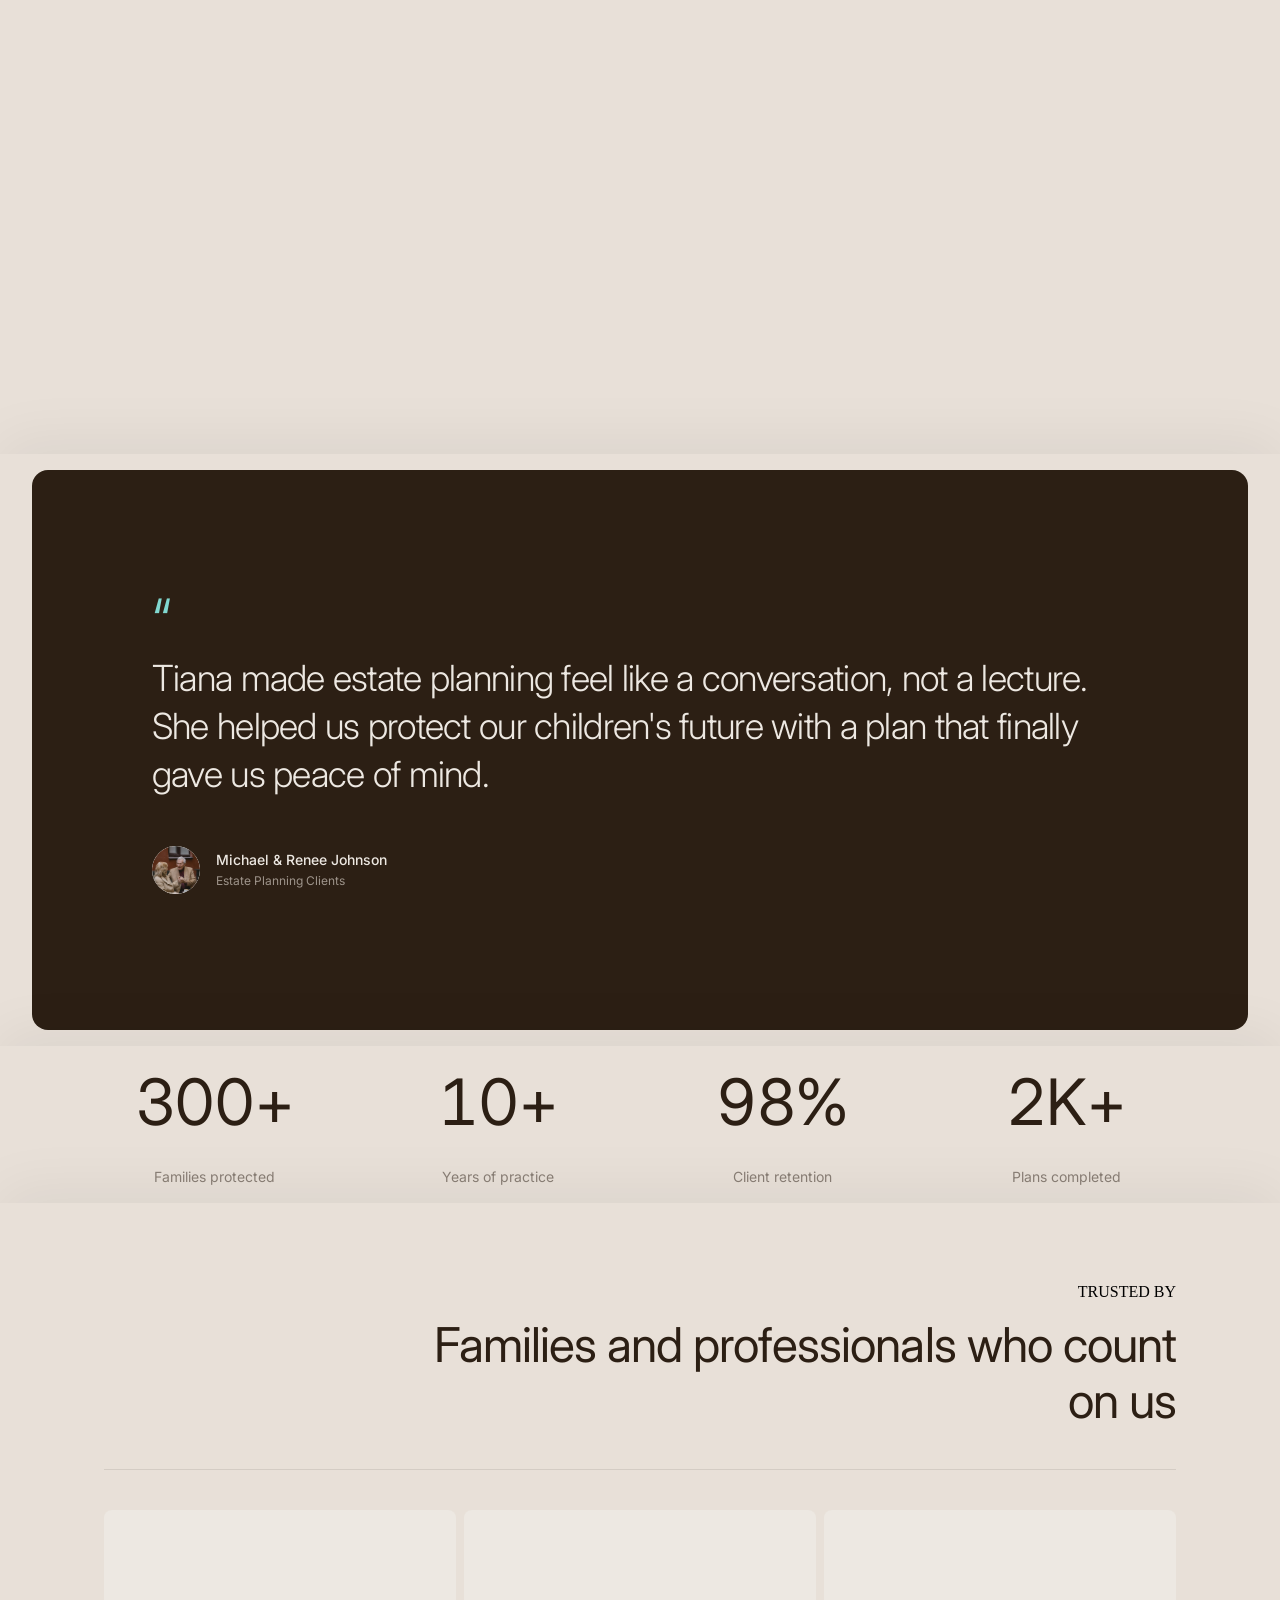
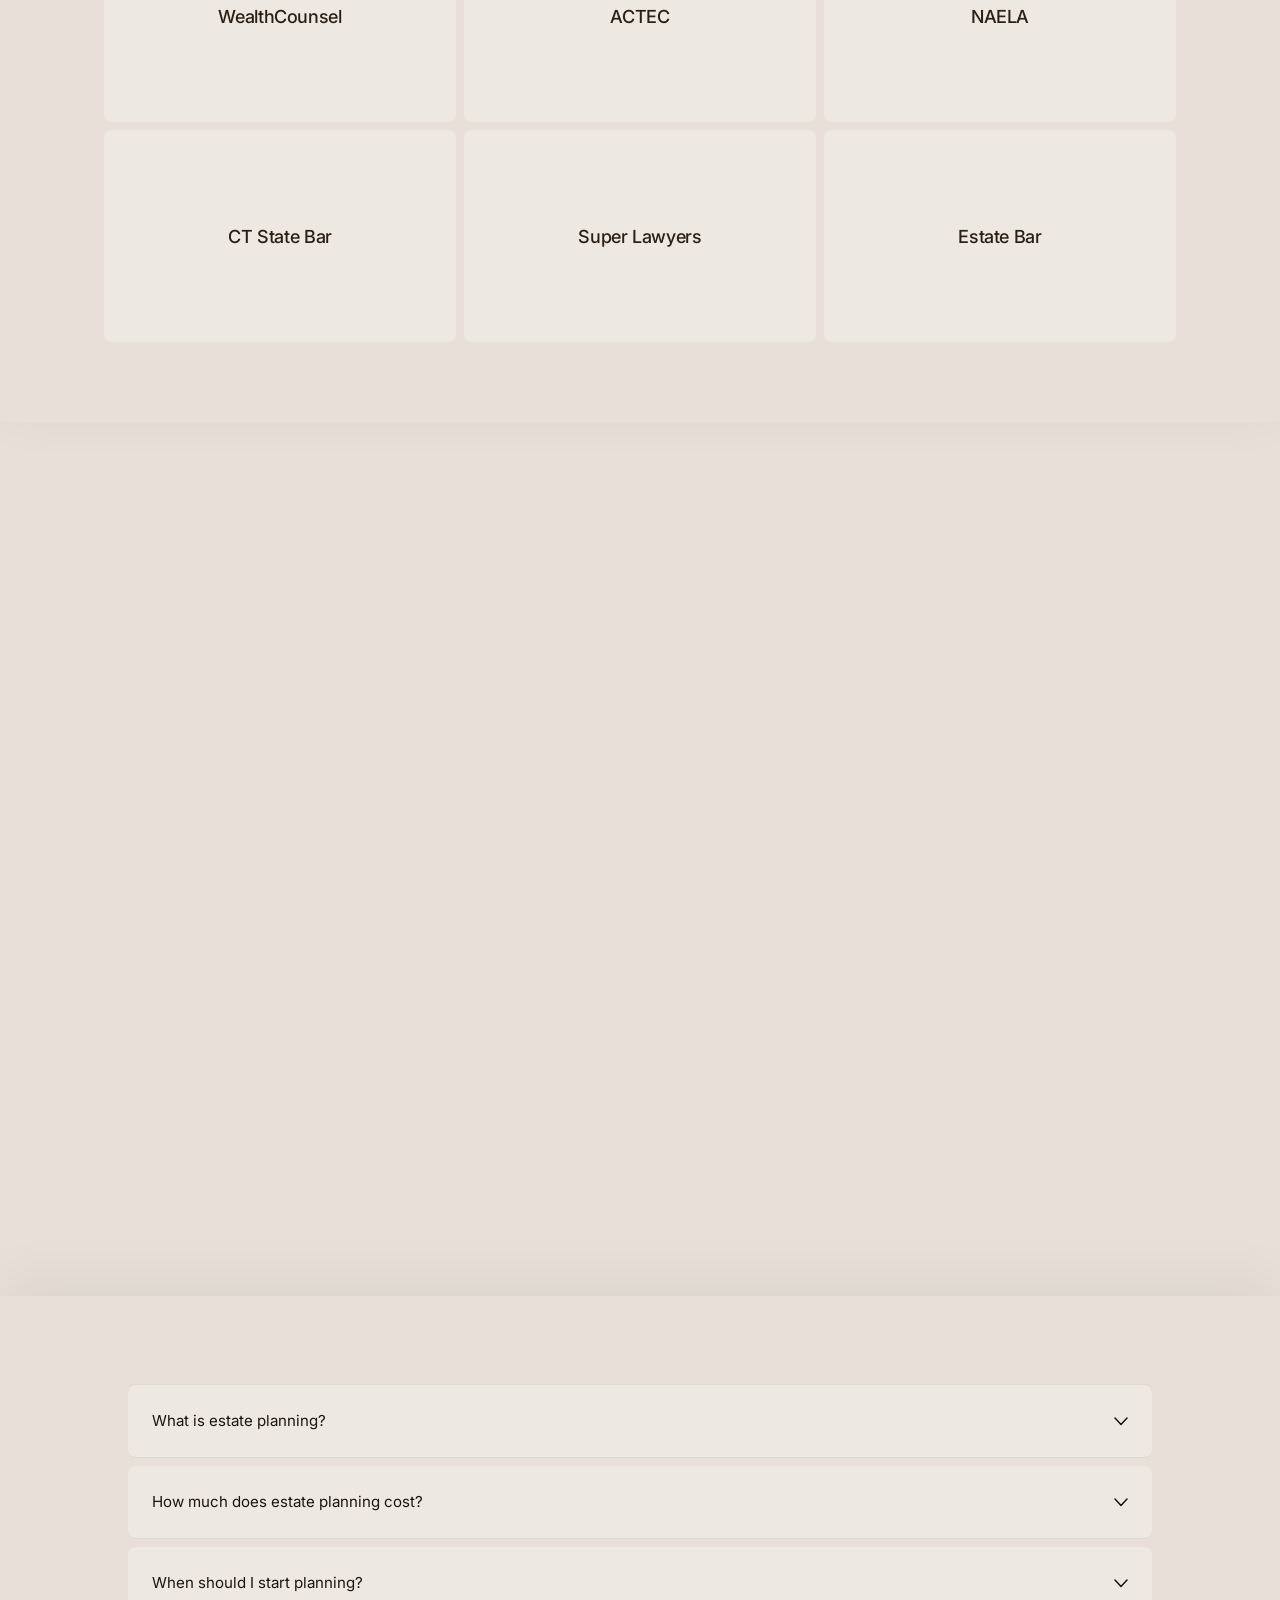
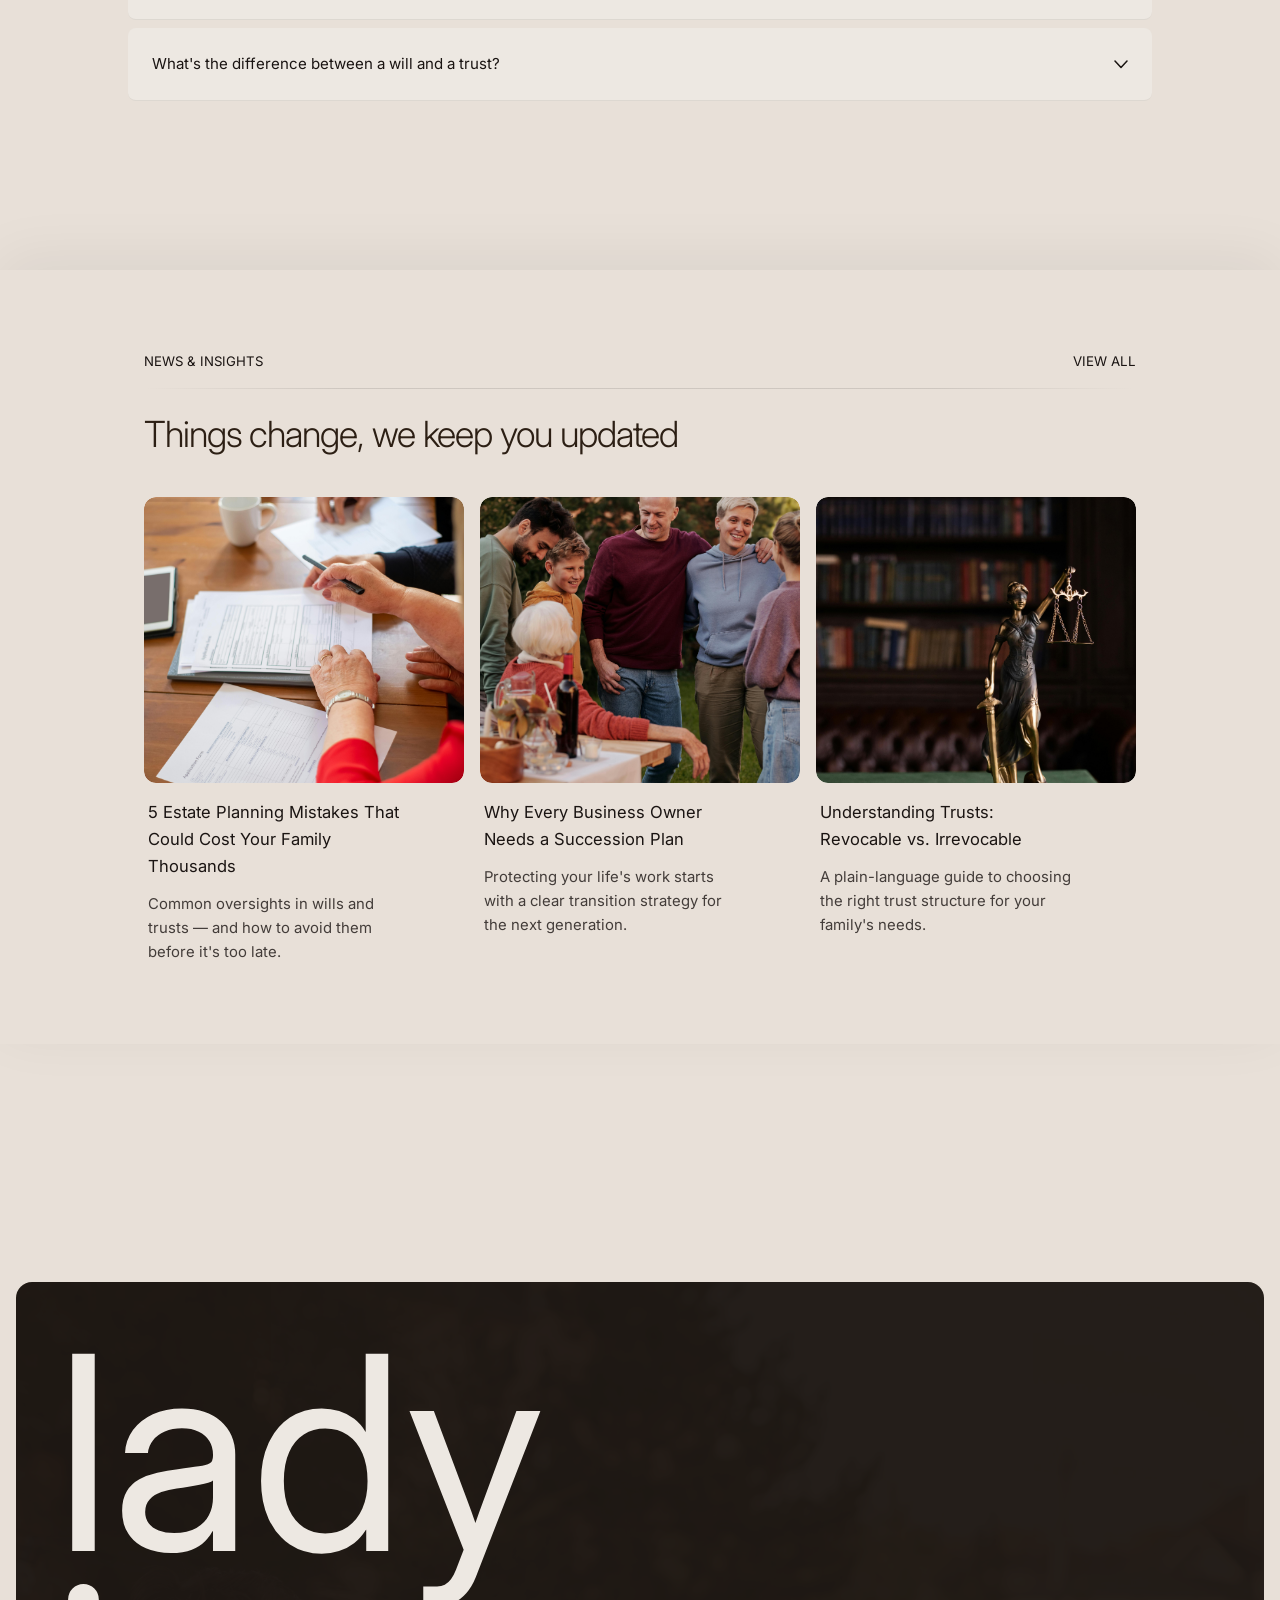
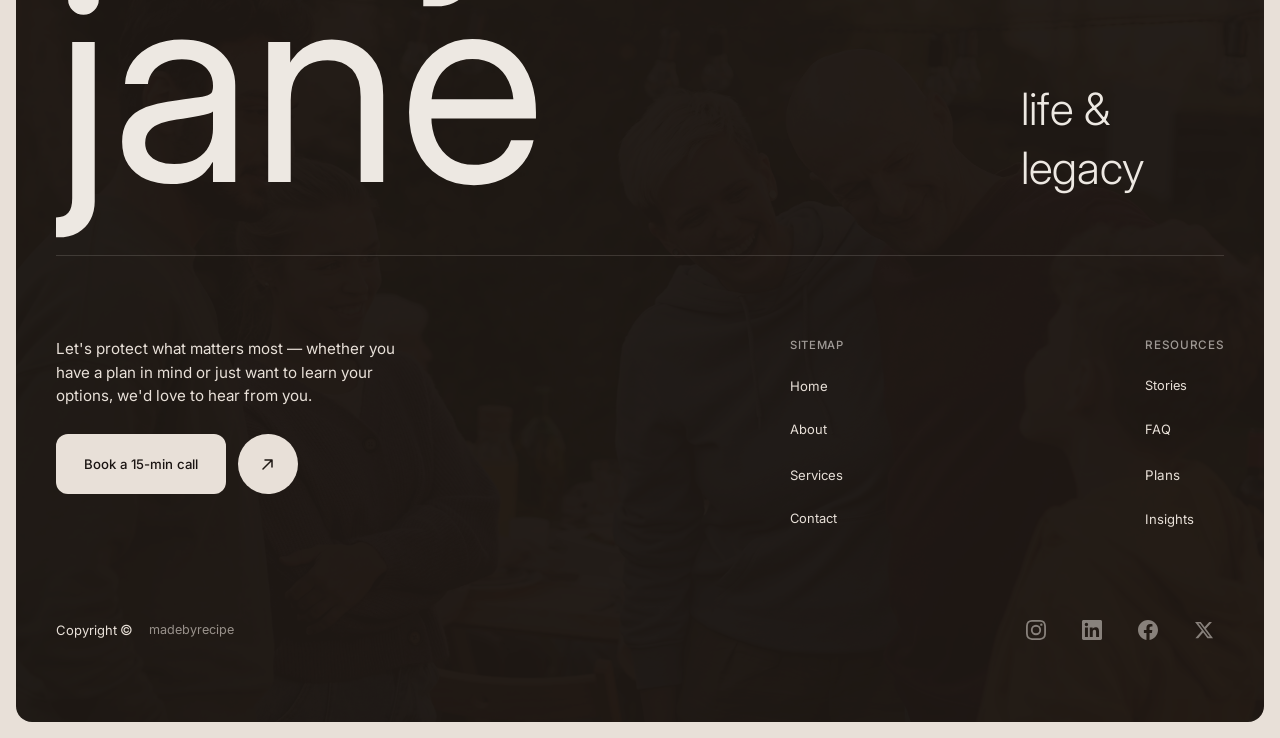
==== commit a651d91b: "Fix news subtitle not visible on mobile Override overflow: hidden on section.news, .news-inner, and " ====
--- a/about.html
+++ b/about.html
@@ -7,7 +7,7 @@
   <link rel="preconnect" href="https://fonts.googleapis.com" />
   <link rel="preconnect" href="https://fonts.gstatic.com" crossorigin />
   <link href="https://fonts.googleapis.com/css2?family=Inter:wght@300;400;500&display=swap" rel="stylesheet" />
-  <link rel="stylesheet" href="css/styles.css?v=20260303i" />
+  <link rel="stylesheet" href="css/styles.css?v=20260303j" />
 </head>
 <body data-page="about">
   <!-- ========== SITE NAV ========== -->
--- a/css/styles.css
+++ b/css/styles.css
@@ -3782,16 +3782,20 @@
   /* === NEWS & INSIGHTS — class-based overrides === */
   section.news {
     padding: 0 !important;
+    overflow: visible !important;
   }
   .news-inner {
     padding: 48px 24px !important;
     border-radius: 0 !important;
+    overflow: visible !important;
   }
   .news-content {
     gap: 32px !important;
   }
   .news-header {
     gap: 12px !important;
+    padding-bottom: 0 !important;
+    overflow: visible !important;
   }
   .news-card-grid {
     flex-direction: column !important;
